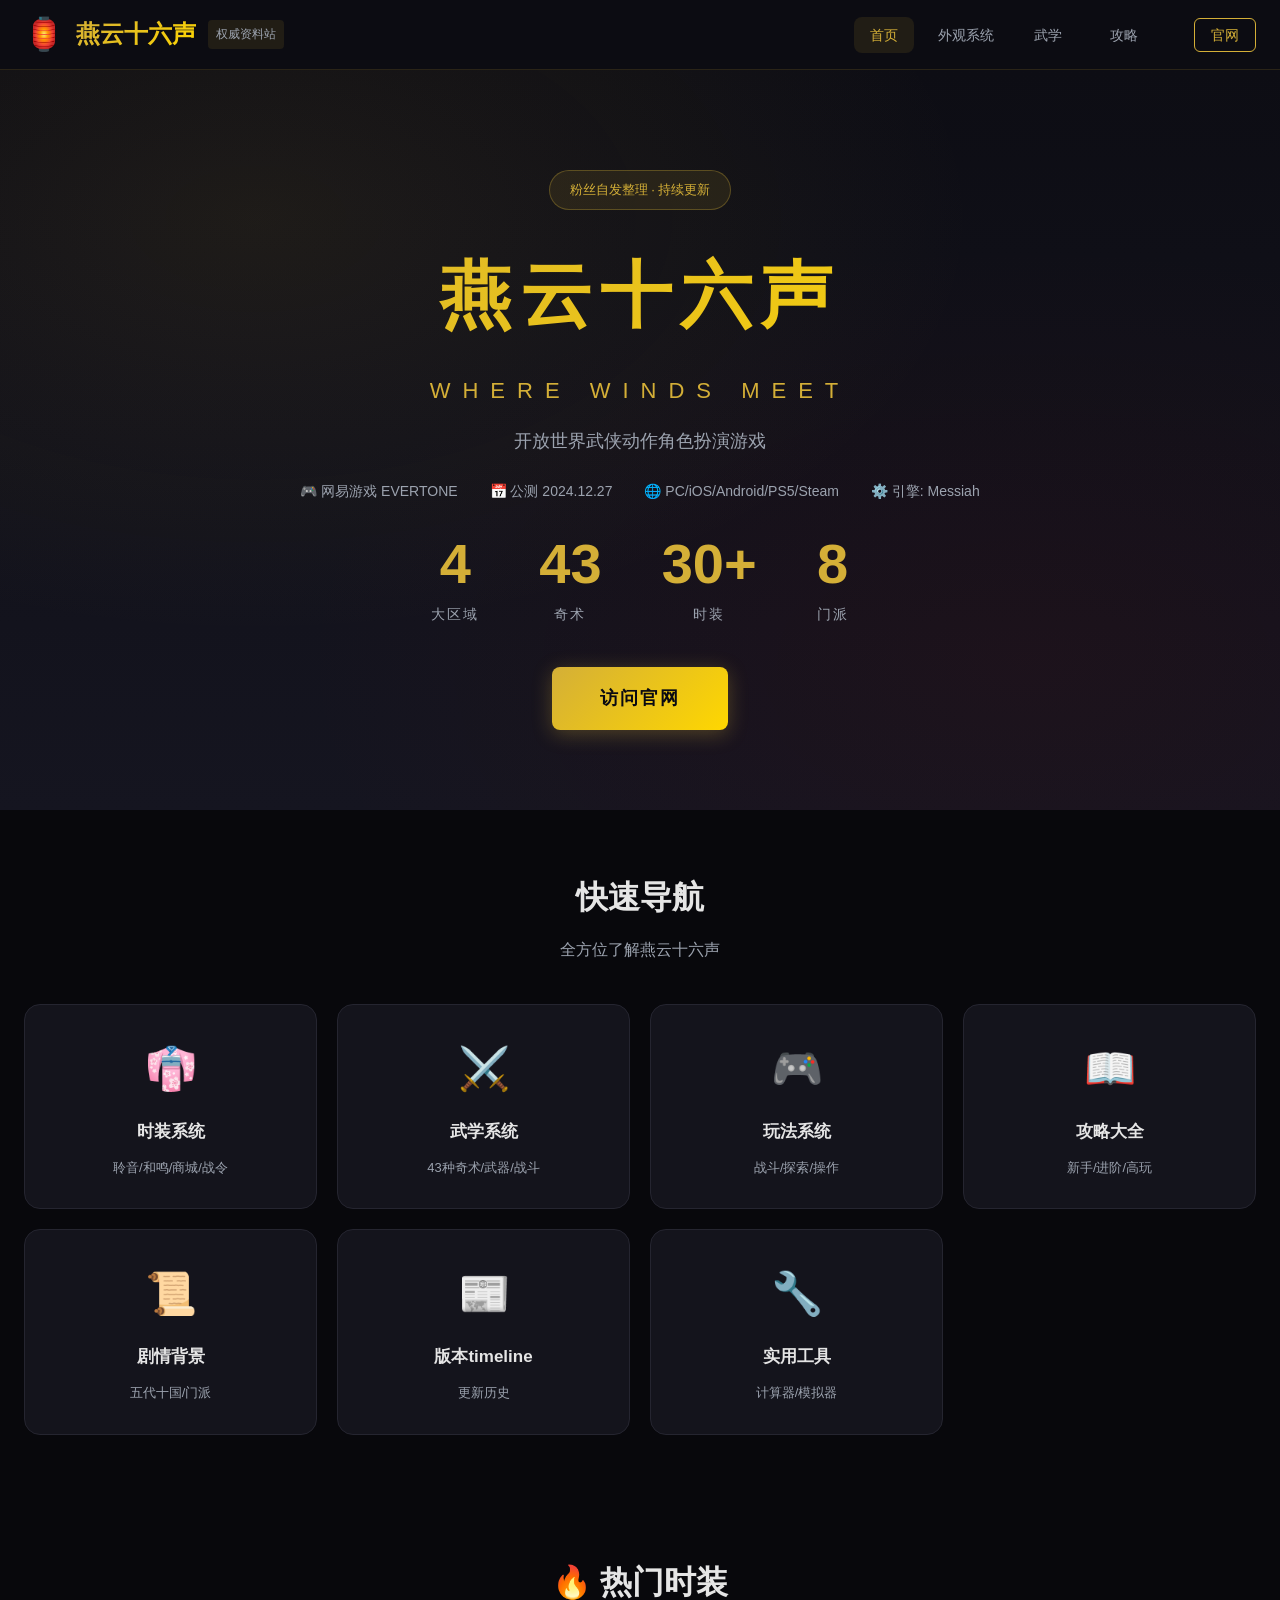
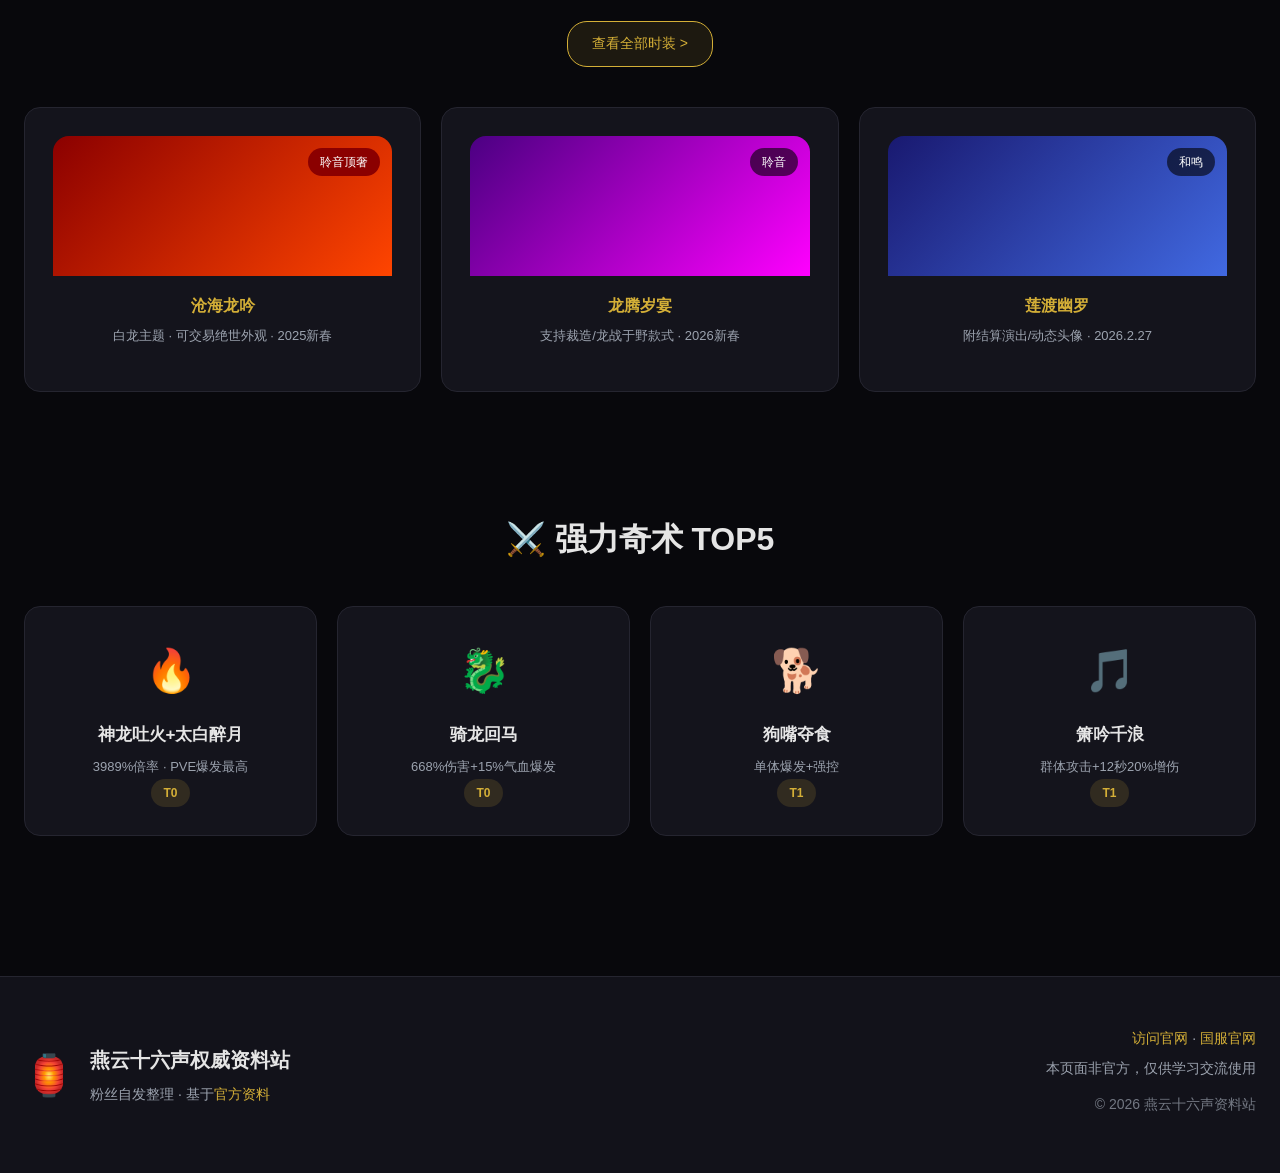
==== index.html @ 4636fa96 "Update nav to appearance system" ====
<!DOCTYPE html>
<html lang="zh-CN">
<head>
<meta charset="UTF-8">
<meta name="viewport" content="width=device-width, initial-scale=1.0">
<title>燕云十六声 | 权威资料站</title>
<style>
:root{--primary:#0d0d14;--secondary:#12121a;--accent:#c9a227;--accent-gold:#d4af37;--text:#e5e5e5;--text-muted:#9ca3af;--bg:#08080c;--card-bg:#14141c;--border:#252530;--gradient-gold:linear-gradient(135deg,#d4af37 0%,#ffd700 100%);--gradient-dark:linear-gradient(180deg,#0d0d14 0%,#151520 100%);--shadow-gold:0 4px 20px rgba(212,175,55,0.2)}
*{margin:0;padding:0;box-sizing:border-box}
body{font-family:'Microsoft YaHei','PingFang SC',sans-serif;background:var(--bg);color:var(--text);line-height:1.7;min-height:100vh}
a{text-decoration:none;color:inherit}
.container{max-width:1300px;margin:0 auto;padding:0 24px}
.navbar{position:fixed;top:0;left:0;right:0;height:70px;background:rgba(13,13,20,0.95);backdrop-filter:blur(20px);border-bottom:1px solid rgba(212,175,55,0.15);z-index:1000}
.nav-container{max-width:1300px;margin:0 auto;padding:0 24px;height:100%;display:flex;align-items:center;justify-content:space-between}
.logo{display:flex;align-items:center;gap:12px}
.logo-icon{font-size:32px}
.logo-text{font-size:24px;font-weight:800;background:var(--gradient-gold);-webkit-background-clip:text;-webkit-text-fill-color:transparent;background-clip:text}
.logo-sub{font-size:12px;color:var(--text-muted);padding:4px 8px;background:rgba(212,175,55,0.1);border-radius:4px}
.nav-menu{display:flex;gap:8px;list-style:none}
.nav-menu a{padding:10px 16px;font-size:14px;color:var(--text-muted);border-radius:8px;transition:all 0.3s;cursor:pointer}
.nav-menu a:hover,.nav-menu a.active{color:var(--accent-gold);background:rgba(212,175,55,0.1)}
.nav-official{color:var(--accent-gold)!important;border:1px solid var(--accent-gold)!important;padding:8px 16px!important;border-radius:6px!important;margin-left:8px}
.nav-official:hover{background:var(--accent-gold)!important;color:var(--primary)!important}
.mobile-menu-btn{display:none;background:none;border:none;color:var(--text);font-size:28px;cursor:pointer}
.section{display:none;min-height:100vh;padding-top:70px}
.section.active{display:block;animation:fadeIn 0.4s ease}
@keyframes fadeIn{from{opacity:0;transform:translateY(20px)}to{opacity:1;transform:translateY(0)}}
.hero{position:relative;padding:100px 0 80px;background:var(--gradient-dark);text-align:center}
.hero::before{content:'';position:absolute;top:0;left:0;right:0;bottom:0;background:radial-gradient(ellipse at 20% 20%,rgba(212,175,55,0.08),transparent 50%),radial-gradient(ellipse at 80% 80%,rgba(139,0,0,0.08),transparent 50%)}
.hero-content{position:relative;z-index:1}
.hero-badge{display:inline-block;padding:8px 20px;background:rgba(212,175,55,0.1);border:1px solid rgba(212,175,55,0.3);border-radius:30px;font-size:13px;color:var(--accent-gold);margin-bottom:24px}
.hero h1{font-size:72px;font-weight:900;letter-spacing:8px;background:var(--gradient-gold);-webkit-background-clip:text;-webkit-text-fill-color:transparent;margin-bottom:16px}
.hero .subtitle{font-size:22px;letter-spacing:12px;color:var(--accent-gold);margin-bottom:16px}
.hero .description{font-size:18px;color:var(--text-muted);margin-bottom:24px}
.hero-info{display:flex;justify-content:center;gap:32px;margin-bottom:32px;flex-wrap:wrap;font-size:14px;color:var(--text-muted)}
.hero-stats{display:flex;justify-content:center;gap:60px;flex-wrap:wrap}
.stat-item{text-align:center}
.stat-number{display:block;font-size:56px;font-weight:800;color:var(--accent-gold);line-height:1;margin-bottom:8px}
.stat-label{font-size:14px;color:var(--text-muted);text-transform:uppercase;letter-spacing:2px}
.view-all-btn{display:inline-block;padding:10px 24px;background:rgba(212,175,55,0.1);border:1px solid var(--accent-gold);border-radius:20px;color:var(--accent-gold);font-size:14px;transition:all 0.3s}.view-all-btn:hover{background:var(--accent-gold);color:var(--primary)}.hero-cta{text-align:center;margin-top:40px}
.official-site-btn{display:inline-block;padding:16px 48px;background:linear-gradient(135deg,#d4af37 0%,#ffd700 100%);color:#0a0a12;font-size:18px;font-weight:700;text-decoration:none;border-radius:8px;transition:all 0.3s;letter-spacing:2px;box-shadow:0 4px 20px rgba(212,175,55,0.3)}
.official-site-btn:hover{transform:translateY(-4px);box-shadow:0 8px 30px rgba(212,175,55,0.5);filter:brightness(1.1)}
.quick-links,.section-block{padding:60px 0}
.links-header,.section-header{text-align:center;margin-bottom:40px}
.links-header h2,.section-header h2{font-size:32px;margin-bottom:12px}
.links-header p,.section-header p{color:var(--text-muted)}
.links-grid,.fashion-grid,.martial-grid,.news-grid,.areas-grid,.qishu-grid,.combo-grid{display:grid;grid-template-columns:repeat(4,1fr);gap:20px}
.link-card,.fashion-card,.martial-card,.gameplay-card{background:var(--card-bg);border:1px solid var(--border);border-radius:16px;padding:28px;text-align:center;cursor:pointer;transition:all 0.3s}
.link-card:hover,.fashion-card:hover,.martial-card:hover,.gameplay-card:hover{transform:translateY(-6px);border-color:var(--accent-gold);box-shadow:0 20px 40px rgba(212,175,55,0.15)}
.link-icon,.martial-icon,.gameplay-icon{font-size:42px;display:block;margin-bottom:14px}
.link-title,.martial-card h3,.gameplay-card h3{display:block;font-size:17px;font-weight:600;color:var(--text);margin-bottom:6px}
.link-desc,.martial-card p,.gameplay-card p{font-size:13px;color:var(--text-muted)}
.fashion-img{height:140px;position:relative;background:linear-gradient(135deg,#1a1a2e,#16213e);border-radius:16px 16px 0 0;display:flex;align-items:flex-start;justify-content:flex-end;padding:12px}
.fashion-tag{position:absolute;top:12px;right:12px;padding:4px 12px;background:rgba(0,0,0,0.6);border-radius:20px;font-size:12px;color:white}
.fashion-tag.hot{background:#8b0000}
.fashion-info{padding:16px}
.fashion-info h3{font-size:16px;color:var(--accent-gold);margin-bottom:6px}
.fashion-info p{font-size:13px;color:var(--text-muted)}
.page-header{text-align:center;padding:60px 0 40px}
.section-title{font-size:42px;font-weight:800;background:var(--gradient-gold);-webkit-background-clip:text;-webkit-text-fill-color:transparent;margin-bottom:12px}
.section-desc{color:var(--text-muted)}
.filter-bar,.martial-tabs,.video-tabs,.category-tabs{display:flex;gap:10px;flex-wrap:wrap;margin-bottom:40px;padding:16px;background:var(--card-bg);border-radius:12px;border:1px solid var(--border)}
.filter-btn,.tab-btn{padding:10px 20px;background:transparent;border:1px solid var(--border);border-radius:8px;color:var(--text-muted);font-size:14px;cursor:pointer;transition:all 0.3s}
.filter-btn:hover,.filter-btn.active,.tab-btn:hover,.tab-btn.active{background:var(--accent-gold);border-color:var(--accent-gold);color:var(--primary)}
.fashion-group,.martial-tab,.video-tab,.guide-tab{display:none;margin-bottom:60px}
.fashion-group.active,.martial-tab.active,.video-tab.active,.guide-tab.active{display:block}
.fashion-group h2{font-size:26px;margin-bottom:12px}
.fashion-group .group-desc{font-size:15px;color:var(--text-muted);margin-bottom:24px}
.fashion-item{background:var(--card-bg);border:1px solid var(--border);border-radius:16px;overflow:hidden;transition:all 0.3s}
.fashion-item:hover{border-color:var(--accent-gold);transform:translateY(-4px)}
.fashion-visual{height:160px;position:relative}
.fashion-badge{position:absolute;top:12px;right:12px;padding:5px 14px;background:rgba(0,0,0,0.7);border-radius:20px;font-size:12px;color:white}
.fashion-detail{padding:20px}
.fashion-detail h3{font-size:20px;color:var(--accent-gold);margin-bottom:10px}
.fashion-detail p{font-size:14px;color:var(--text-muted);margin-bottom:14px}
.fashion-meta{display:flex;flex-direction:column;gap:6px;font-size:13px}
.weapon-grid{display:grid;grid-template-columns:repeat(3,1fr);gap:20px}
.weapon-card{background:var(--card-bg);border:1px solid var(--border);border-radius:16px;padding:32px 24px;text-align:center;transition:all 0.3s}
.weapon-card:hover{border-color:var(--accent-gold);transform:translateY(-4px)}
.weapon-icon{font-size:48px;margin-bottom:16px}
.weapon-card h3{font-size:20px;margin-bottom:8px}
.weapon-card>p{font-size:14px;color:var(--text-muted);margin-bottom:14px}
.martial-tag{display:inline-block;padding:4px 12px;background:rgba(212,175,55,0.15);color:var(--accent-gold);border-radius:20px;font-size:12px;font-weight:600}
.qishu-rank{background:var(--card-bg);border:1px solid var(--border);border-radius:16px;padding:28px;margin-bottom:40px}
.qishu-rank h3{font-size:20px;margin-bottom:20px}
.rank-list{display:flex;flex-direction:column;gap:12px}
.rank-item{display:flex;align-items:center;gap:16px;padding:14px 18px;background:rgba(212,175,55,0.05);border-radius:10px}
.rank-item.top1{background:rgba(212,175,55,0.15);border:1px solid var(--accent-gold)}
.rank-num{font-size:16px;width:30px}
.rank-name{flex:1;font-size:15px}
.rank-dmg{font-size:14px;color:var(--accent-gold);font-weight:600}
.qishu-card{background:var(--card-bg);border:1px solid var(--border);border-radius:16px;padding:24px}
.qishu-card h4{font-size:18px;color:var(--accent-gold);margin-bottom:16px;padding-bottom:12px;border-bottom:1px solid var(--border)}
.qishu-card ul{list-style:none}
.qishu-card li{font-size:14px;color:var(--text-muted);padding:8px 0;border-bottom:1px solid var(--border)}
.qishu-card li strong{color:var(--text)}
.combo-card{background:var(--card-bg);border:1px solid var(--border);border-radius:16px;padding:24px}
.combo-card h4{font-size:18px;margin-bottom:10px}
.combo-card>p{font-size:14px;color:var(--text-muted);margin-bottom:14px}
.news-card{background:var(--card-bg);border:1px solid var(--border);border-radius:12px;padding:20px;transition:all 0.3s}
.news-card:hover{border-color:var(--accent-gold)}
.news-date{font-size:13px;color:var(--accent-gold);margin-bottom:8px}
.news-card h3{font-size:17px;margin-bottom:8px}
.news-card p{font-size:14px;color:var(--text-muted);margin-bottom:12px}
.news-card .news-tag{display:inline-block;padding:3px 10px;background:rgba(212,175,55,0.15);color:var(--accent-gold);border-radius:12px;font-size:12px}
.story-intro{background:var(--card-bg);border:1px solid var(--border);border-radius:20px;padding:40px;margin-bottom:50px;text-align:center}
.story-intro h2{font-size:28px;margin-bottom:20px}
.story-intro>p{font-size:18px;line-height:1.9;color:var(--text-muted);max-width:800px;margin:0 auto 24px}
.story-tags{display:flex;justify-content:center;gap:12px;flex-wrap:wrap}
.story-tag{padding:8px 20px;background:rgba(212,175,55,0.1);border:1px solid rgba(212,175,55,0.3);border-radius:20px;font-size:14px;color:var(--accent-gold)}
.area-card{background:var(--card-bg);border:1px solid var(--border);border-radius:16px;padding:28px;text-align:center;transition:all 0.3s}
.area-card:hover{border-color:var(--accent-gold)}
.area-icon{font-size:40px;margin-bottom:14px}
.area-card h3{font-size:18px;margin-bottom:8px}
.area-card p{font-size:14px;color:var(--text-muted)}
.video-grid{display:grid;grid-template-columns:repeat(3,1fr);gap:24px}
.video-card{background:var(--card-bg);border:1px solid var(--border);border-radius:16px;overflow:hidden;transition:all 0.3s}
.video-card:hover{border-color:var(--accent-gold);transform:translateY(-4px)}
.video-placeholder{height:180px;background:linear-gradient(135deg,#1a1a3e,#2a2a5e);display:flex;flex-direction:column;align-items:center;justify-content:center;gap:12px}
.play-icon{width:60px;height:60px;background:rgba(255,255,255,0.2);border-radius:50%;display:flex;align-items:center;justify-content:center;font-size:24px}
.video-card h3{font-size:16px;padding:16px 16px 8px}
.video-card>p{font-size:13px;color:var(--text-muted);padding:0 16px 16px}
.news-list-full{display:flex;flex-direction:column;gap:16px}
.news-item-full{display:flex;gap:20px;background:var(--card-bg);border:1px solid var(--border);border-radius:16px;padding:24px;transition:all 0.3s}
.news-item-full:hover{border-color:var(--accent-gold)}
.news-date-badge{min-width:70px;text-align:center;padding:12px;background:rgba(212,175,55,0.1);border-radius:12px}
.news-day{display:block;font-size:28px;font-weight:700;color:var(--accent-gold);line-height:1}
.news-month{font-size:12px;color:var(--text-muted)}
.news-body{flex:1}
.news-body .news-tag{display:inline-block;padding:4px 12px;background:rgba(212,175,55,0.15);color:var(--accent-gold);border-radius:12px;font-size:12px;margin-bottom:10px}
.news-body h3{font-size:18px;margin-bottom:8px}
.news-body p{font-size:14px;color:var(--text-muted)}
.tools-showcase{display:grid;grid-template-columns:repeat(4,1fr);gap:20px;margin-bottom:50px}
.tool-box{background:var(--card-bg);border:1px solid var(--border);border-radius:16px;padding:32px 24px;text-align:center;cursor:pointer;transition:all 0.3s}
.tool-box:hover{border-color:var(--accent-gold);transform:translateY(-4px)}
.tool-box span{font-size:42px;display:block;margin-bottom:14px}
.tool-box h3{font-size:17px;margin-bottom:8px}
.tool-box p{font-size:14px;color:var(--text-muted)}
.tool-modal{display:none;position:fixed;top:0;left:0;right:0;bottom:0;background:rgba(0,0,0,0.85);z-index:2000;align-items:center;justify-content:center;padding:20px}
.tool-modal.active{display:flex}
.tool-modal-content{background:var(--card-bg);border:1px solid var(--border);border-radius:24px;padding:40px;max-width:500px;width:100%;position:relative;max-height:85vh;overflow-y:auto}
.close-btn{position:absolute;top:20px;right:24px;font-size:32px;color:var(--text-muted);cursor:pointer}
.close-btn:hover{color:#8b0000}
.tool-modal-content h2{font-size:24px;color:var(--accent-gold);margin-bottom:24px;text-align:center}
.sim-preview-area{background:var(--bg);border-radius:16px;padding:40px;text-align:center;margin-bottom:24px}
.sim-character{font-size:80px;margin-bottom:16px}
.sim-result{font-size:16px;color:var(--text-muted)}
.sim-controls{display:flex;flex-direction:column;gap:12px;margin-bottom:20px}
.sim-controls select,.calc-form input,.calc-form select{padding:14px;background:var(--bg);border:1px solid var(--border);border-radius:10px;color:var(--text);font-size:15px;width:100%}
.sim-btn{width:100%;padding:16px;background:var(--accent-gold);border:none;border-radius:10px;color:var(--primary);font-size:16px;font-weight:600;cursor:pointer}
.calc-form{display:flex;flex-direction:column;gap:16px;margin-bottom:24px}
.calc-form label{font-size:14px;color:var(--text-muted)}
.calc-form button{padding:16px;background:var(--accent-gold);border:none;border-radius:10px;color:var(--primary);font-size:16px;font-weight:600;cursor:pointer;width:100%}
.calc-result-area{background:var(--bg);border-radius:16px;padding:24px;text-align:center}
.calc-result-area p{color:var(--text-muted);font-size:15px}
.calc-result-area .price{font-size:36px;color:var(--accent-gold);font-weight:700;margin-top:12px}
footer{background:var(--secondary);padding:50px 0;margin-top:80px;border-top:1px solid var(--border)}
.footer-content{display:flex;justify-content:space-between;align-items:center;flex-wrap:wrap;gap:30px}
.footer-brand{display:flex;align-items:center;gap:16px}
.footer-brand span{font-size:40px}
.footer-brand h3{font-size:20px;margin-bottom:6px}
.footer-brand p{font-size:14px;color:var(--text-muted)}
.footer-link{color:var(--accent-gold);text-decoration:none;transition:opacity 0.3s}
.footer-link:hover{opacity:0.8;text-decoration:underline}
.footer-links{text-align:right}
.footer-links p{font-size:14px;color:var(--text-muted);margin-bottom:6px}
.copyright{margin-top:12px;opacity:0.7}
.keyboard-section{background:var(--card-bg);border:1px solid var(--border);border-radius:16px;padding:28px;margin-bottom:30px}
.keyboard-section h3{font-size:20px;color:var(--accent-gold);margin-bottom:16px}
.key-grid{display:grid;grid-template-columns:repeat(4,1fr);gap:12px}
.key-item{display:flex;align-items:center;gap:10px;padding:10px;background:var(--bg);border-radius:8px}
.key{display:inline-block;padding:4px 10px;background:var(--border);border-radius:4px;font-size:12px;font-weight:600;color:var(--accent-gold)}
.key-desc{font-size:13px;color:var(--text-muted)}
.mechanic-section{background:var(--card-bg);border:1px solid var(--border);border-radius:16px;padding:28px;margin-bottom:20px}
.mechanic-section h3{font-size:20px;color:var(--accent-gold);margin-bottom:16px}
.mechanic-section p{font-size:15px;color:var(--text-muted);line-height:1.8;margin-bottom:12px}
.mechanic-section strong{color:var(--accent-gold)}
.faction-grid{display:grid;grid-template-columns:repeat(4,1fr);gap:20px;margin-top:30px}
.faction-card{background:var(--card-bg);border:1px solid var(--border);border-radius:16px;padding:24px;text-align:center}
.faction-card h4{font-size:18px;color:var(--accent-gold);margin-bottom:10px}
.faction-card p{font-size:14px;color:var(--text-muted)}
@media(max-width:1024px){.links-grid,.fashion-grid,.martial-grid,.qishu-grid,.combo-grid,.areas-grid{grid-template-columns:repeat(2,1fr)}.weapon-grid,.video-grid,.tools-showcase{grid-template-columns:repeat(2,1fr)}}
@media(max-width:768px){.nav-menu{display:none;position:absolute;top:70px;left:0;right:0;background:var(--bg);flex-direction:column;padding:20px;gap:4px;border-bottom:1px solid var(--border)}.nav-menu.active{display:flex}.nav-official{margin:8px 0 0!important;text-align:center}.mobile-menu-btn{display:block}.hero h1{font-size:42px;letter-spacing:4px}.hero .subtitle{font-size:16px;letter-spacing:6px}.hero-stats{gap:30px}.stat-number{font-size:40px}.links-grid,.fashion-grid,.martial-grid,.news-grid,.areas-grid,.weapon-grid,.video-grid,.tools-showcase,.faction-grid,.key-grid{grid-template-columns:1fr}.hero-info{flex-direction:column;gap:12px}.footer-content{flex-direction:column;text-align:center}.footer-links{text-align:center}.section-title{font-size:32px}.news-item-full{flex-direction:column}}
</style>
</head>
<body>
<nav class="navbar"><div class="nav-container"><a href="#" class="logo" onclick="showSection('home')"><span class="logo-icon">🏮</span><span class="logo-text">燕云十六声</span><span class="logo-sub">权威资料站</span></a><ul class="nav-menu"><li><a onclick="showSection('home')" class="active" data-section="home">首页</a></li><li><a href="appearance.html">外观系统</a></li><li><a href="martial.html">武学</a></li><li></li><li><a href="guide.html">攻略</a></li><li></li><li></li><li></li><li><a href="https://yy163.com" target="_blank" class="nav-official">官网</a></li></ul><button class="mobile-menu-btn" onclick="toggleMobileMenu()">☰</button></div></nav>

<section id="home" class="section active">
<div class="hero"><div class="hero-content"><div class="hero-badge">粉丝自发整理 · 持续更新</div><h1>燕云十六声</h1><p class="subtitle">WHERE WINDS MEET</p><p class="description">开放世界武侠动作角色扮演游戏</p><div class="hero-info"><span>🎮 网易游戏 EVERTONE</span><span>📅 公测 2024.12.27</span><span>🌐 PC/iOS/Android/PS5/Steam</span><span>⚙️ 引擎: Messiah</span></div><div class="hero-stats"><div class="stat-item"><span class="stat-number">4</span><span class="stat-label">大区域</span></div><div class="stat-item"><span class="stat-number">43</span><span class="stat-label">奇术</span></div><div class="stat-item"><span class="stat-number">30+</span><span class="stat-label">时装</span></div><div class="stat-item"><span class="stat-number">8</span><span class="stat-label">门派</span></div></div>
<div class="hero-cta"><a href="https://yy163.com" target="_blank" class="official-site-btn">访问官网</a></div></div></div>
<div class="container">
<div class="quick-links"><div class="links-header"><h2>快速导航</h2><p>全方位了解燕云十六声</p></div><div class="links-grid"><div class="link-card" href="fashion.html"><span class="link-icon">👘</span><span class="link-title">时装系统</span><span class="link-desc">聆音/和鸣/商城/战令</span></div><div class="link-card" href="martial.html"><span class="link-icon">⚔️</span><span class="link-title">武学系统</span><span class="link-desc">43种奇术/武器/战斗</span></div><div class="link-card" onclick="showSection('gameplay')"><span class="link-icon">🎮</span><span class="link-title">玩法系统</span><span class="link-desc">战斗/探索/操作</span></div><div class="link-card" href="guide.html"><span class="link-icon">📖</span><span class="link-title">攻略大全</span><span class="link-desc">新手/进阶/高玩</span></div><div class="link-card" onclick="showSection('story')"><span class="link-icon">📜</span><span class="link-title">剧情背景</span><span class="link-desc">五代十国/门派</span></div><div class="link-card" onclick="showSection('news')"><span class="link-icon">📰</span><span class="link-title">版本timeline</span><span class="link-desc">更新历史</span></div><div class="link-card" onclick="showSection('tools')"><span class="link-icon">🔧</span><span class="link-title">实用工具</span><span class="link-desc">计算器/模拟器</span></div></div></div>
<div class="section-block"><div class="section-header"><h2>🔥 热门时装</h2><div style="text-align:center;margin-bottom:20px"><a href="fashion.html" class="view-all-btn">查看全部时装 ></a></div></div><div class="fashion-grid" style="grid-template-columns:repeat(3,1fr)"><div class="fashion-card" onclick="location.href='fashion.html'"><div class="fashion-img" style="background:linear-gradient(135deg,#8B0000,#FF4500)"><span class="fashion-tag hot">聆音顶奢</span></div><div class="fashion-info"><h3>沧海龙吟</h3><p>白龙主题 · 可交易绝世外观 · 2025新春</p></div></div><div class="fashion-card" onclick="location.href='fashion.html'"><div class="fashion-img" style="background:linear-gradient(135deg,#4B0082,#FF00FF)"><span class="fashion-tag">聆音</span></div><div class="fashion-info"><h3>龙腾岁宴</h3><p>支持裁造/龙战于野款式 · 2026新春</p></div></div><div class="fashion-card" onclick="location.href='fashion.html'"><div class="fashion-img" style="background:linear-gradient(135deg,#191970,#4169E1)"><span class="fashion-tag">和鸣</span></div><div class="fashion-info"><h3>莲渡幽罗</h3><p>附结算演出/动态头像 · 2026.2.27</p></div></div></div></div>
<div class="section-block"><div class="section-header"><h2>⚔️ 强力奇术 TOP5</h2></div><div class="martial-grid"><div class="martial-card"><div class="martial-icon">🔥</div><h3>神龙吐火+太白醉月</h3><p>3989%倍率 · PVE爆发最高</p><span class="martial-tag">T0</span></div><div class="martial-card"><div class="martial-icon">🐉</div><h3>骑龙回马</h3><p>668%伤害+15%气血爆发</p><span class="martial-tag">T0</span></div><div class="martial-card"><div class="martial-icon">🐕</div><h3>狗嘴夺食</h3><p>单体爆发+强控</p><span class="martial-tag">T1</span></div><div class="martial-card"><div class="martial-icon">🎵</div><h3>箫吟千浪</h3><p>群体攻击+12秒20%增伤</p><span class="martial-tag">T1</span></div></div></div>
</div></section>

<section id="fashion" class="section">
<div class="container"><div class="page-header"><h1 class="section-title">时装系统</h1><p class="section-desc">最全面的时装获取指南</p></div>
<div class="filter-bar"><button class="filter-btn active" data-filter="all">全部</button><button class="filter-btn" data-filter="lingyin">聆音套装</button><button class="filter-btn" data-filter="heming">和鸣套装</button><button class="filter-btn" data-filter="shop">商城直售</button><button class="filter-btn" data-filter="zhanling">战令</button><button class="filter-btn" data-filter="fuyao">扶摇录</button></div>

<div class="fashion-group active" data-category="lingyin"><h2>🎵 聆音套装（顶级限定）</h2><p class="group-desc">通过鸣瑞之音抽取，最顶级的时装系列</p><div class="fashion-grid">
<div class="fashion-item"><div class="fashion-visual" style="background:linear-gradient(135deg,#1a1a2e,#16213e)"><span class="fashion-badge">2025新春</span></div><div class="fashion-detail"><h3>沧海龙吟</h3><p>月化五白龙，翻飞凌九天。九叠云霄上，飞出白浪起。贵客身着此衣，或可如苍龙出云入海，飞潜升降。</p><div class="fashion-meta"><span>📍 聆音春闹活动抽取</span><span>✨ 可交易绝世外观</span><span>💰 保底约6000+元</span></div></div></div>
<div class="fashion-item"><div class="fashion-visual" style="background:linear-gradient(135deg,#8B4513,#DAA520)"><span class="fashion-badge">2025新春</span></div><div class="fashion-detail"><h3>西极坠日</h3><p>金乌欲上海如血，翠色一点蓬莱光。西天之极，金乌坠落。楼兰遗梦，生彼月窟。</p><div class="fashion-meta"><span>📍 聆音春闹活动抽取</span><span>✨ 敦煌风格</span></div></div></div>
<div class="fashion-item"><div class="fashion-visual" style="background:linear-gradient(135deg,#2F4F4F,#00CED1)"><span class="fashion-badge">2025暑期</span></div><div class="fashion-detail"><h3>天上白玉京</h3><p>天上白玉京，十二楼五城</p><div class="fashion-meta"><span>📍 聆音活动</span><span>✨ 高阶外观</span><span>💰 保底约7553元</span></div></div></div>
<div class="fashion-item"><div class="fashion-visual" style="background:linear-gradient(135deg,#4B0082,#FF00FF)"><span class="fashion-badge">2026新春</span></div><div class="fashion-detail"><h3>龙腾岁宴</h3><p>龙腾云起，岁宴春归。红色衣袍如烈焰，肩部装饰神龙，配备龙角面饰。支持裁造功能可切换为"龙战于野"款式，附带异瞳妆容。</p><div class="fashion-meta"><span>📍 聆音响岁活动</span><span>✨ 支持裁造</span><span>👤 附带异瞳妆容</span></div></div></div>
<div class="fashion-item"><div class="fashion-visual" style="background:linear-gradient(135deg,#228B22,#7FFFD4)"><span class="fashion-badge">2026新春</span></div><div class="fashion-detail"><h3>鸣鹿寻春</h3><p>丹霞底色配以石绿点染，袖摆间跃动的鹿影仿佛穿越千年而来。设计灵感源自敦煌壁画中的神鹿。</p><div class="fashion-meta"><span>📍 聆音响岁活动</span><span>✨ 敦煌神韵</span></div></div></div>
<div class="fashion-item"><div class="fashion-visual" style="background:linear-gradient(135deg,#8B0000,#FFD700)"><span class="fashion-badge">2025暑期</span></div><div class="fashion-detail"><h3>将星入命</h3><p>将星入命，气势如虹</p><div class="fashion-meta"><span>📍 聆音活动</span><span>✨ 武将主题</span></div></div></div>
</div></div>

<div class="fashion-group" data-category="heming"><h2>🎶 和鸣套装（八音窍）</h2><p class="group-desc">通过八音窍在和鸣商店获取，支持上下装拆分、染色</p><div class="fashion-grid">
<div class="fashion-item"><div class="fashion-visual" style="background:linear-gradient(135deg,#191970,#4169E1)"><span class="fashion-badge">和鸣</span></div><div class="fashion-detail"><h3>莲渡幽罗</h3><p>清辉渡莲魂归去，蒿里幽罗命无寻。取意自忘川河畔的接引之莲</p><div class="fashion-meta"><span>📍 2个八音窍或抽奖</span><span>✨ 上下装拆分/染色/裁造</span><span>🎬 附结算演出+动态头像</span></div></div></div>
<div class="fashion-item"><div class="fashion-visual" style="background:linear-gradient(135deg,#006400,#00FF7F)"><span class="fashion-badge">和鸣</span></div><div class="fashion-detail"><h3>青鸾瑶音</h3><p>杳渺蓬山远，翩然衔书去。凭风渡云海，万里传佳音。取青鸟神形</p><div class="fashion-meta"><span>📍 2个八音窍</span><span>✨ 支持发型染色</span><span>👑 附头冠/特效发饰/耳饰</span></div></div></div>
<div class="fashion-item"><div class="fashion-visual" style="background:linear-gradient(135deg,#8B0000,#FF6347)"><span class="fashion-badge">性价比</span></div><div class="fashion-detail"><h3>丹雀</h3><p>6元封神时装，丹红色如朝霞映照下的鹤羽</p><div class="fashion-meta"><span>💰 6元</span><span>✨ 支持染色</span><span>🏆 性价比之王</span></div></div></div>
<div class="fashion-item"><div class="fashion-visual" style="background:linear-gradient(135deg,#4B0082,#9370DB)"><span class="fashion-badge">转盘</span></div><div class="fashion-detail"><h3>瑞鹤仙</h3><p>仙鹤主题时装</p><div class="fashion-meta"><span>📍 五一/国庆转盘</span><span>✨ 节日限定</span></div></div></div>
<div class="fashion-item"><div class="fashion-visual" style="background:linear-gradient(135deg,#2F4F4F,#90EE90)"><span class="fashion-badge">转盘</span></div><div class="fashion-detail"><h3>醉蓬莱</h3><p>醉酒仙人主题</p><div class="fashion-meta"><span>📍 五一/国庆转盘</span><span>✨ 节日限定</span></div></div></div>
</div></div>

<div class="fashion-group" data-category="shop"><h2>🏪 商城直售/活动</h2><p class="group-desc">商店直接购买的长鸣珠时装</p><div class="fashion-grid">
<div class="fashion-item"><div class="fashion-visual" style="background:linear-gradient(135deg,#E6E6FA,#B0C4DE)"><span class="fashion-badge">直售</span></div><div class="fashion-detail"><h3>明河载雪</h3><p>月白晕染淡紫基底，袖口植入冰晶银雪特效</p><div class="fashion-meta"><span>💰 2580长鸣珠</span><span>✨ 上下装拆分/全件染色</span><span>📌 丐版瑞鹤仙</span></div></div></div>
<div class="fashion-item"><div class="fashion-visual" style="background:linear-gradient(135deg,#DC143C,#FFD700)"><span class="fashion-badge">直售</span></div><div class="fashion-detail"><h3>马上有乾</h3><p>寓意"马上有钱"，充满新春气息</p><div class="fashion-meta"><span>💰 1280长鸣珠(活动价)</span><span>✨ 上下装拆分/染色</span></div></div></div>
<div class="fashion-item"><div class="fashion-visual" style="background:linear-gradient(135deg,#9370DB,#E6E6FA)"><span class="fashion-badge">花间十二客</span></div><div class="fashion-detail"><h3>探梅逢春</h3><p>襟袖余芳缕，犹记此清欢。梅魂牵客梦，客意寄梅边。素白衣袍拟白雪纷纷，红梅在白缎上漫展</p><div class="fashion-meta"><span>💰 2580长鸣珠</span><span>✨ 梅花主题/上下装拆分/染色</span></div></div></div>
<div class="fashion-item"><div class="fashion-visual" style="background:linear-gradient(135deg,#FF69B4,#FFDAB9)"><span class="fashion-badge">花间十二客</span></div><div class="fashion-detail"><h3>宿露轻盈</h3><p>以"芳菲之首"牡丹为设计灵感。异香开玉合，轻粉泥银盘。晓贮露华湿，宵倾月魄寒</p><div class="fashion-meta"><span>💰 2580长鸣珠</span><span>✨ 牡丹主题/首发套装</span></div></div></div>
<div class="fashion-item"><div class="fashion-visual" style="background:linear-gradient(135deg,#FFD700,#FFA500)"><span class="fashion-badge">元宵</span></div><div class="fashion-detail"><h3>锦鳞送瑞</h3><p>锦鳞衔宝向人间，千灯如昼映月圆</p><div class="fashion-meta"><span>💰 2580长鸣珠</span><span>✨ 元宵纪念/上下装拆分/染色</span></div></div></div>
<div class="fashion-item"><div class="fashion-visual" style="background:linear-gradient(135deg,#708090,#B0C4DE)"><span class="fashion-badge">商城</span></div><div class="fashion-detail"><h3>万壑清响</h3><p>青衿列坐，群山初醒。衣间隐染青嶂叠翠、烟水微茫</p><div class="fashion-meta"><span>💰 300长鸣珠(限时折扣)</span><span>✨ 书院文人风格</span></div></div></div>
</div></div>

<div class="fashion-group" data-category="zhanling"><h2>⚔️ 战令套装</h2><p class="group-desc">购买战斗通行证解锁</p><div class="fashion-grid">
<div class="fashion-item"><div class="fashion-visual" style="background:linear-gradient(135deg,#F0F8FF,#B0C4DE)"><span class="fashion-badge">战令</span></div><div class="fashion-detail"><h3>青锋映雪</h3><p>素白的衣袍上点缀着锈金流光，下摆的铜绿晕染仿佛诉说着江湖的风霜。肩头的素白毛领点睛之笔</p><div class="fashion-meta"><span>📍 精英战令</span><span>✨ 雪山剑客风格</span><span>🎁 典藏战令送置景/聊天气泡</span></div></div></div>
<div class="fashion-item"><div class="fashion-visual" style="background:linear-gradient(135deg,#696969,#B8860B)"><span class="fashion-badge">战令</span></div><div class="fashion-detail"><h3>赤心一寸</h3><p>一袭征袍，犹带凉州霜雪、塞上风沙。以深灰为底，以赤金点缀，纹样兼具中原审美与西域特色</p><div class="fashion-meta"><span>💰 6元精英贺仪</span><span>✨ 河西英雄主题</span></div></div></div>
</div></div>

<div class="fashion-group" data-category="fuyao"><h2>📈 扶摇录套装</h2><p class="group-desc">提升扶摇录等级获取的成长型时装</p><div class="fashion-grid">
<div class="fashion-item"><div class="fashion-visual" style="background:linear-gradient(135deg,#2F2F2F,#4A4A4A)"><span class="fashion-badge">扶摇录</span></div><div class="fashion-detail"><h3>丹渊寰宇</h3><p>以玄色为主调，胸前的玄豹纹饰凝神欲扑，肩侧垂泻的兽羽狂野不驯。身侧佩戴的苗刀暗藏幽光</p><div class="fashion-meta"><span>📍 扶摇录等级提升</span><span>✨ 上衣和腰饰支持裁造</span><span>🔄 可变身为"霄晖驭影"</span></div></div></div>
</div></div>
</div></section>

<section id="martial" class="section">
<div class="container"><div class="page-header"><h1 class="section-title">武学系统</h1><p class="section-desc">武器、奇术、武学流派完全指南</p></div>
<div class="martial-tabs"><button class="tab-btn active" onclick="showTab('weapon')">武器</button><button class="tab-btn" onclick="showTab('qishu')">奇术</button><button class="tab-btn" onclick="showTab('keyboard')">操作按键</button></div>

<div id="weapon" class="martial-tab active"><h2 style="margin-bottom:24px">🗡️ 武器类型</h2><div class="weapon-grid"><div class="weapon-card"><div class="weapon-icon">⚔️</div><h3>剑</h3><p>轻灵飘逸，剑走轻灵</p><span class="martial-tag">速度型</span></div><div class="weapon-card"><div class="weapon-icon">🗡️</div><h3>刀</h3><p>刚猛有力，刀法威猛</p><span class="martial-tag">力量型</span></div><div class="weapon-card"><div class="weapon-icon">🔱</div><h3>枪</h3><p>长兵之王，枪出如龙</p><span class="martial-tag">范围型</span></div><div class="weapon-card"><div class="weapon-icon">🪓</div><h3>斧</h3><p>大开大合，势大力沉</p><span class="martial-tag">力量型</span></div><div class="weapon-card"><div class="weapon-icon">🥊</div><h3>拳</h3><p>刚柔并济，拳法多变</p><span class="martial-tag">技巧型</span></div><div class="weapon-card"><div class="weapon-icon">🎋</div><h3>暗器</h3><p>出其不意，攻其不备</p><span class="martial-tag">远程型</span></div></div></div>

<div id="qishu" class="martial-tab">
<div class="qishu-rank"><h3>📊 奇术伤害排行榜 TOP4</h3><div class="rank-list"><div class="rank-item top1"><span class="rank-num">🥇</span><span class="rank-name">神龙吐火 + 太白醉月组合</span><span class="rank-dmg">3989.4% 倍率</span></div><div class="rank-item"><span class="rank-num">🥈</span><span class="rank-name">骑龙回马</span><span class="rank-dmg">668.69% 倍率</span></div><div class="rank-item"><span class="rank-num">🥉</span><span class="rank-name">狗嘴夺食</span><span class="rank-dmg">640.2% 倍率</span></div><div class="rank-item"><span class="rank-num">4</span><span class="rank-name">叶龙骧首</span><span class="rank-dmg">最强群体输出</span></div></div></div>
<div class="qishu-grid">
<div class="qishu-card"><h4>🗺️ 清河地区 (17种)</h4><ul><li><strong>太极</strong> - 搬运宝箱/清扫落叶</li><li><strong>金玉手</strong> - 点穴技能</li><li><strong>摄星拿月</strong> - 偷师模仿</li><li><strong>凌云踏</strong> - 轻功飞跃</li><li><strong>狮吼正声</strong> - 声波攻击</li><li><strong>金蟾腾跃</strong> - 跃起反击</li><li><strong>红尘障目</strong> - 迷雾失明</li><li><strong>鹰爪连凿</strong> - 破防</li><li><strong>荧光晖夜</strong> - 照明</li><li><strong>杳无形</strong> - 隐身</li><li><strong>凌虚一指</strong> - 1900%背刺</li><li><strong>韦陀正法</strong> - 范围击倒</li><li><strong>流星坠火</strong> - 高伤害</li><li><strong>药叉破魔</strong> - 强力技能</li><li><strong>自在无碍</strong> - 强力技能</li><li><strong>万钧坠</strong> - 下击</li><li><strong>缩骨功</strong> - 缩小穿狭窄通道</li></ul></div>
<div class="qishu-card"><h4>🏯 开封地区 (6种)</h4><ul><li><strong>百鬼打穴手</strong> - 五目标穿梭定身</li><li><strong>狗嘴夺食</strong> - 单体强控</li><li><strong>骑龙回马</strong> - 突进爆发</li><li><strong>神龙吐火</strong> - 喷火攻击</li><li><strong>无相金身</strong> - 护盾减伤</li><li><strong>阴阳迷踪步</strong> - 隐身移动</li></ul></div>
<div class="qishu-card"><h4>🏜️ 河西地区 (1种)</h4><ul><li><strong>箫吟千浪</strong> - 远程群体+20%增伤<br/>可自定义战斗BGM</li></ul></div>
<div class="qishu-card"><h4>⭐ 特殊/活动 (8种)</h4><ul><li><strong>太白醉月</strong> - 假醉状态856%</li><li><strong>叶龙骧首</strong> - 全部精元最强群体</li><li><strong>停渊止水</strong> - 特殊技能</li><li><strong>一剑千里</strong> - 活动奖励</li><li><strong>冯虚御风</strong> - 轻功</li><li><strong>飞檐·步仞</strong> - 蹊跷轻功</li><li><strong>飞檐·逐影</strong> - 蹊跷轻功</li><li><strong>玉扇游山</strong> - 特殊轻功</li><li><strong>飒沓流星</strong> - 快速位移</li></ul></div></div>
<div class="combo-grid"><div class="combo-card"><h4>🔥 爆发输出</h4><p>太白醉月 + 神龙吐火</p><span class="martial-tag">PVE最高爆发</span></div><div class="combo-card"><h4>🔄 循环清怪</h4><p>箫吟千浪 + 百鬼/衍九矢</span></div><div class="combo-card"><h4>⚡ 快速位移</h4><p>凌云踏 + 飒沓流星</p><span class="martial-tag">探索必备</span></div><div class="combo-card"><h4>🛡️ 生存保命</h4><p>无相金身 + 杳无形</p><span class="martial-tag">PVP生存</span></div></div>
</div>

<div id="keyboard" class="martial-tab">
<div class="keyboard-section"><h3>⌨️ PC端默认按键</h3><div class="key-grid"><div class="key-item"><span class="key">WASD</span><span class="key-desc">移动</span></div><div class="key-item"><span class="key">空格</span><span class="key-desc">跳跃</span></div><div class="key-item"><span class="key">Shift</span><span class="key-desc">疾跑/闪避</span></div><div class="key-item"><span class="key">鼠标左键</span><span class="key-desc">轻击</span></div><div class="key-item"><span class="key">鼠标右键</span><span class="key-desc">防御</span></div><div class="key-item"><span class="key">E</span><span class="key-desc">卸势</span></div><div class="key-item"><span class="key">R</span><span class="key-desc">重击</span></div><div class="key-item"><span class="key">Q</span><span class="key-desc">武学技</span></div><div class="key-item"><span class="key">~</span><span class="key-desc">特殊技</span></div><div class="key-item"><span class="key">Tab</span><span class="key-desc">易武技</span></div><div class="key-item"><span class="key">1-4</span><span class="key-desc">奇术(第一页)</span></div><div class="key-item"><span class="key">Alt+1-4</span><span class="key-desc">奇术(第二页)</span></div></div></div>
<div class="mechanic-section"><h3>⚔️ 战斗核心机制</h3><p><strong>卸势：</strong>在敌人攻击命中前使用可拆招化解。连续卸势可大幅削减敌人真气。红光攻击为投技，卸势成功消耗大量金光攻击无法卸势，只能闪避和走位。</p><p><strong>处决：</strong>当敌人真气被打空，屏幕出现黄色菱形"F"互动框时，按F处决。技巧：先继续输出，在处决倒计时即将结束瞬间再处决，实现DPS最大化。</p></div>
</div></div></section>

<section id="gameplay" class="section">
<div class="container"><div class="page-header"><h1 class="section-title">玩法系统</h1><p class="section-desc">战斗、探索、休闲玩法全攻略</p></div>
<div class="links-grid" style="grid-template-columns:repeat(4,1fr)"><div class="gameplay-card"><div class="gameplay-icon">⚔️</div><h3>战斗玩法</h3><p>据点挑战/世界BOSS/镇守/侠迹/PVP</p></div><div class="gameplay-card"><div class="gameplay-icon">🗺️</div><h3>探索玩法</h3><p>十六州探索/解谜/宝箱/成就/扶摇录</p></div><div class="gameplay-card"><div class="gameplay-icon">🎭</div><h3>休闲玩法</h3><p>投壶/叶子戏/红炉雅集/琴戏/弈棋</p></div><div class="gameplay-card"><div class="gameplay-icon">👥</div><h3>社交玩法</h3><p>多人副本/帮会/结义师徒/交易行</p></div></div>
</div></section>

<section id="guide" class="section">
<div class="container"><div class="page-header"><h1 class="section-title">攻略大全</h1><p class="section-desc">新手入门到高玩进阶</p></div>
<div class="category-tabs"><button class="tab-btn active" onclick="showTab('newbie')">新手入门</button><button class="tab-btn" onclick="showTab('advance')">进阶攻略</button></div>
<div id="newbie" class="guide-tab active"><div class="links-grid"><div class="link-card"><span class="link-icon">📖</span><span class="link-title">新手入门指南</span><span class="link-desc">从创建角色到击败第一个Boss</span></div><div class="link-card"><span class="link-icon">⚔️</span><span class="link-title">武学获取攻略</span><span class="link-desc">全43种奇术获取方式</span></div><div class="link-card"><span class="link-icon">👘</span><span class="link-title">时装系统指南</span><span class="link-desc">各类型时装获取与性价比</span></div><div class="link-card"><span class="link-icon">💰</span><span class="link-title">货币资源详解</span><span class="link-desc">长鸣珠/八音窍获取</span></div></div></div>
<div id="advance" class="guide-tab"><div class="links-grid"><div class="link-card"><span class="link-icon">🎯</span><span class="link-title">战斗系统解析</span><span class="link-desc">卸势/识破/TA机制</span></div><div class="link-card"><span class="link-icon">🏆</span><span class="link-title">最强奇术搭配</span><span class="link-desc">各流派组合与输出循环</span></div><div class="link-card"><span class="link-icon">👹</span><span class="link-title">镇守Boss攻略</span><span class="link-desc">各Boss机制与打法</span></div><div class="link-card"><span class="link-icon">🗺️</span><span class="link-title">探索度速刷</span><span class="link-desc">高效完成地区探索</span></div></div></div>
</div></section>

<section id="story" class="section">
<div class="container"><div class="page-header"><h1 class="section-title">剧情背景</h1><p class="section-desc">五代十国的武侠史诗</p></div>
<div class="story-intro"><h2>故事背景</h2><p>燕云十六声的故事发生在<strong>五代十国与宋代交替之时</strong>，这是一个战乱频繁、群雄并起的时代。玩家将扮演一名侠客，在燕云十六州展开自己的江湖冒险。</p><div class="story-tags"><span class="story-tag">五代十国</span><span class="story-tag">宋朝</span><span class="story-tag">武侠</span><span class="story-tag">开放世界</span><span class="story-tag">Messiah引擎</span></div></div>
<div class="areas-grid"><div class="area-card"><div class="area-icon">🏞️</div><h3>清河</h3><p>新手区域<br/>竹林旧居所在地</p></div><div class="area-card"><div class="area-icon">🏯</div><h3>开封</h3><p>北宋都城<br/>繁华都市</p></div><div class="area-card"><div class="area-icon">🏜️</div><h3>河西</h3><p>丝绸之路<br/>玉门关/凉州/秦川</p></div><div class="area-card"><div class="area-icon">⛰️</div><h3>不见山</h3><p>神秘山区<br/>墨城/天径/滹沱</p></div></div>
<div class="qishu-rank"><h3>🏯 八大流派</h3><div class="faction-grid"><div class="faction-card"><h4>九流门</h4><p>市井三教九流<br/>道德观念灵活</p></div><div class="faction-card"><h4>醉花阴</h4><p>开封樊楼歌舞乐伎<br/>以伞为兵器</p></div><div class="faction-card"><h4>天泉</h4><p>以公义为重<br/>使用陌刀</p></div><div class="faction-card"><h4>三更天</h4><p>门规和武学<br/>技能独特</p></div><div class="faction-card"><h4>青溪</h4><p>注重医术和辅助<br/>以扇子为武器</p></div><div class="faction-card"><h4>狂澜</h4><p>擅长水元素攻击<br/>长枪为武器</p></div><div class="faction-card"><h4>梨园</h4><p>将表演与<br/>武学结合</p></div><div class="faction-card"><h4>无门无派</h4><p>不受门规限制<br/>自由探索</p></div></div></div>
<div class="mechanic-section"><h3>⚠️ 重要特点</h3><p><strong>武学不与门派绑定！</strong>全部武学可以偷师学习，玩家可以自由选择和切换门派，学习不同武学。</p></div>
</div></section>

<section id="news" class="section">
<div class="container"><div class="page-header"><h1 class="section-title">版本时间线</h1><p class="section-desc">更新历史一览</p></div>
<div class="news-list-full">
<article class="news-item-full"><div class="news-date-badge"><span class="news-day">03</span><span class="news-month">2026-03</span></div><div class="news-body"><span class="news-tag">时装</span><h3>锦鳞送瑞上架</h3><p>元宵纪念套装，商店2580长鸣珠，支持上下装拆分和染色</p></div></article>
<article class="news-item-full"><div class="news-date-badge"><span class="news-day">27</span><span class="news-month">2026-02</span></div><div class="news-body"><span class="news-tag">更新</span><h3>和鸣套装更新</h3><p>莲渡幽罗、青鸾瑶音、万壑清响上线</p></div></article>
<article class="news-item-full"><div class="news-date-badge"><span class="news-day">13</span><span class="news-month">2026-02</span></div><div class="news-body"><span class="news-tag">时装</span><h3>探梅逢春上架</h3><p>花间十二客系列，商店2580长鸣珠</p></div></article>
<article class="news-item-full"><div class="news-date-badge"><span class="news-day">06</span><span class="news-month">2026-02</span></div><div class="news-body"><span class="news-tag">新春</span><h3>聆音响岁开启</h3><p>龙腾岁宴、鸣鹿寻春、丹渊寰宇、青锋映雪上线</p></div></article>
<article class="news-item-full"><div class="news-date-badge"><span class="news-day">23</span><span class="news-month">2026-01</span></div><div class="news-body"><span class="news-tag">时装</span><h3>明河载雪上架</h3><p>商店2580长鸣珠，被称为"丐版瑞鹤仙"</p></div></article>
<article class="news-item-full"><div class="news-date-badge"><span class="news-day">09</span><span class="news-month">2026-01</span></div><div class="news-body"><span class="news-tag">周年</span><h3>移动端一周年</h3><p>【燕乐·共鸣时】周年特别演出</p></div></article>
<article class="news-item-full"><div class="news-date-badge"><span class="news-day">27</span><span class="news-month">2024-12</span></div><div class="news-body"><span class="news-tag">公测</span><h3>全平台公测开启</h3><p>PC/iOS/Android/PS5全平台上线</p></div></article>
</div>
</div></section>

<section id="tools" class="section">
<div class="container"><div class="page-header"><h1 class="section-title">实用工具</h1><p class="section-desc">计算器与模拟器</p></div>
<div class="tools-showcase"><div class="tool-box" onclick="openTool('fashion-sim')"><span>👘</span><h3>时装模拟器</h3><p>模拟时装搭配</p></div><div class="tool-box" onclick="openTool('price-calc')"><span>💰</span><h3>抽卡计算器</h3><p>计算保底成本</p></div><div class="tool-box" onclick="openTool('qishu-combo')"><span>⚔️</span><h3>奇术搭配</h3><p>智能推荐组合</p></div></div>

<div id="fashion-sim" class="tool-modal"><div class="tool-modal-content"><span class="close-btn" onclick="closeTool('fashion-sim')">&times;</span><h2>👘 时装模拟器</h2><div class="sim-preview-area"><div class="sim-character">👤</div><div class="sim-result" id="sim-result">点击选择时装</div></div><div class="sim-controls"><select id="fashion-select" onchange="updateSim()"><option value="">选择时装</option><option value="canglong">沧海龙吟</option><option value="xiji">西极坠日</option><option value="longteng">龙腾岁宴</option><option value="minglu">鸣鹿寻春</option><option value="liandu">莲渡幽罗</option></select><select id="color-select" onchange="updateSim()"><option value="">选择配色</option><option value="default">默认</option><option value="red">烈焰红</option><option value="blue">冰晶蓝</option></select></div><button class="sim-btn" onclick="randomSim()">🎲 随机搭配</button></div></div>

<div id="price-calc" class="tool-modal"><div class="tool-modal-content"><span class="close-btn" onclick="closeTool('price-calc')">&times;</span><h2>💰 抽卡计算器</h2><div class="calc-form"><label>活动类型</label><select id="calc-type"><option value="lingyin">聆音（鸣瑞之音）</option><option value="heming">和鸣（八音窍）</option></select><label>抽取次数</label><input type="number" id="calc-count" value="1" min="1"><button onclick="calculatePrice()">计算成本</button></div><div class="calc-result-area" id="calc-result"><p>输入抽取次数查看预估成本</p></div></div></div>

<div id="qishu-combo" class="tool-modal"><div class="tool-modal-content"><span class="close-btn" onclick="closeTool('qishu-combo')">&times;</span><h2>⚔️ 奇术搭配推荐</h2><div class="calc-result-area" style="text-align:left"><p><strong>🔥 爆发流：</strong>太白醉月 + 神龙吐火</p><p style="margin-top:12px"><strong>🛡️ 生存流：</strong>无相金身 + 杳无形</p><p style="margin-top:12px"><strong>⚡ 跑图流：</strong>凌云踏 + 冯虚御风 + 飒沓流星</p><p style="margin-top:12px"><strong>🎵 辅助流：</strong>箫吟千浪 + 百鬼打穴手</p></div></div></div>
</div></section>

<footer><div class="container"><div class="footer-content"><div class="footer-brand"><span>🏮</span><div><h3>燕云十六声权威资料站</h3><p>粉丝自发整理 · 基于<a href="https://yy163.com" target="_blank" style="color:var(--accent-gold)">官方资料</a></p></div></div><div class="footer-links"><p><a href="https://yy163.com" target="_blank" class="footer-link">访问官网</a> · <a href="https://www.yysls.cn" target="_blank" class="footer-link">国服官网</a></p><p>本页面非官方，仅供学习交流使用</p><p class="copyright">© 2026 燕云十六声资料站</p></div></div></footer>

<script>
function showSection(id){document.querySelectorAll('.section').forEach(s=>s.classList.remove('active'));document.getElementById(id).classList.add('active');document.querySelectorAll('.nav-menu a').forEach(l=>l.classList.remove('active'));const a=document.querySelector(`.nav-menu a[data-section="${id}"]`);if(a)a.classList.add('active');window.scrollTo(0,0)}
function toggleMobileMenu(){document.querySelector('.nav-menu').classList.toggle('active')}
function showTab(id){document.querySelectorAll('.martial-tab,.guide-tab').forEach(t=>t.classList.remove('active'));document.getElementById(id).classList.add('active');document.querySelectorAll('.martial-tabs .tab-btn,.category-tabs .tab-btn').forEach(b=>b.classList.remove('active'));event.target.classList.add('active')}
function openTool(id){document.getElementById(id).classList.add('active')}
function closeTool(id){document.getElementById(id).classList.remove('active')}
document.querySelectorAll('.tool-modal').forEach(m=>m.addEventListener('click',function(e){if(e.target===this)this.classList.remove('active')}))
function updateSim(){const f=document.getElementById('fashion-select'),c=document.getElementById('color-select'),r=document.getElementById('sim-result'),n={canglong:'沧海龙吟',xiji:'西极坠日',longteng:'龙腾岁宴',minglu:'鸣鹿寻春',liandu:'莲渡幽罗'};if(f.value){r.textContent=f.value?`时装: ${n[f.value]}`:'点击选择时装';r.style.color=f.value?'#d4af37':'#8a8a9a'}else{r.textContent='点击选择时装';r.style.color='#8a8a9a'}}
function randomSim(){const f=['canglong','xiji','longteng','minglu','liandu'];document.getElementById('fashion-select').value=f[Math.floor(Math.random()*f.length)];updateSim()}
function calculatePrice(){const t=document.getElementById('calc-type').value,c=parseInt(document.getElementById('calc-count').value)||1,r=document.getElementById('calc-result'),p=t==='lingyin'?128:68,d=t==='lingyin'?'聆音抽取':'和鸣抽奖';r.innerHTML=`<p>${d}</p><p>${c}次</p><p class="price">¥${(p*c).toLocaleString()}</p><p style="font-size:12px;color:#666;margin-top:12px">*价格仅供参考</p>`}
document.addEventListener('DOMContentLoaded',function(){showSection('home')})
document.addEventListener('keydown',function(e){if(e.key==='Escape')document.querySelectorAll('.tool-modal').forEach(m=>m.classList.remove('active'))})
</script>
</body>
</html>
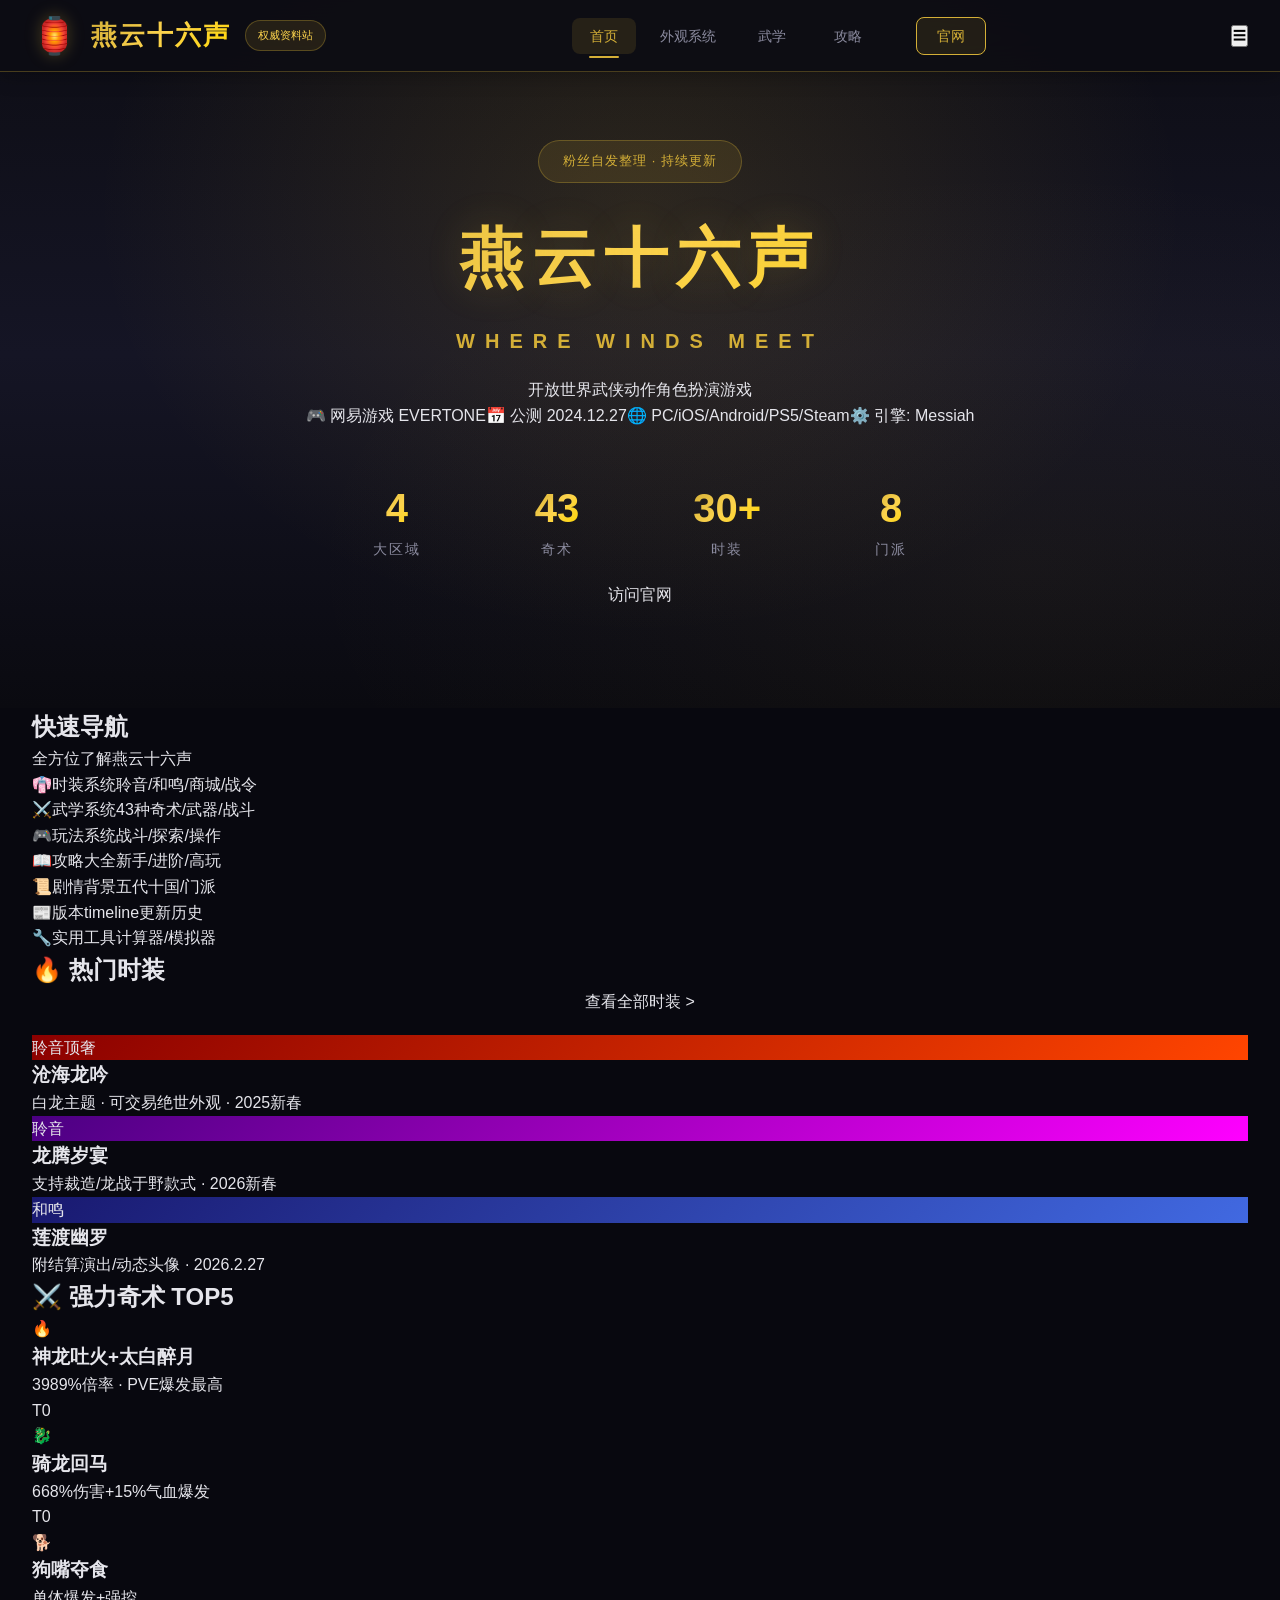
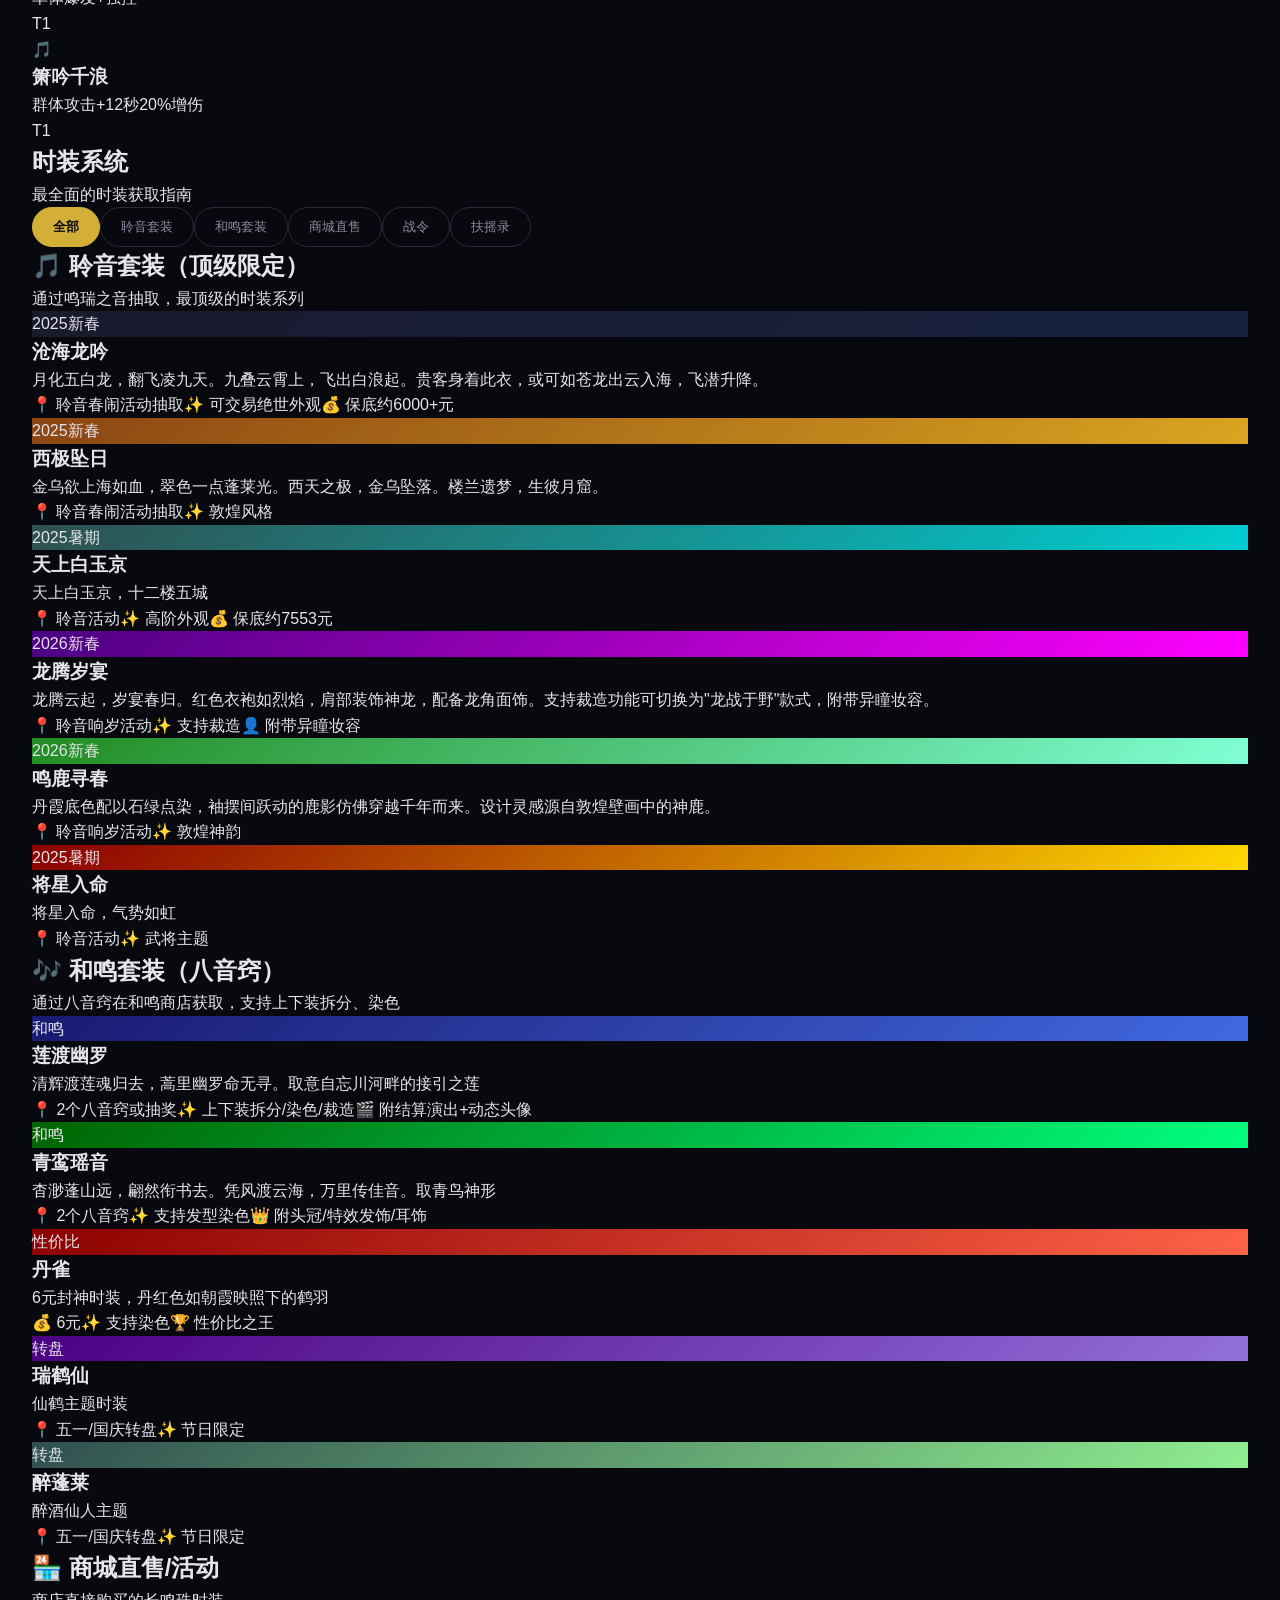
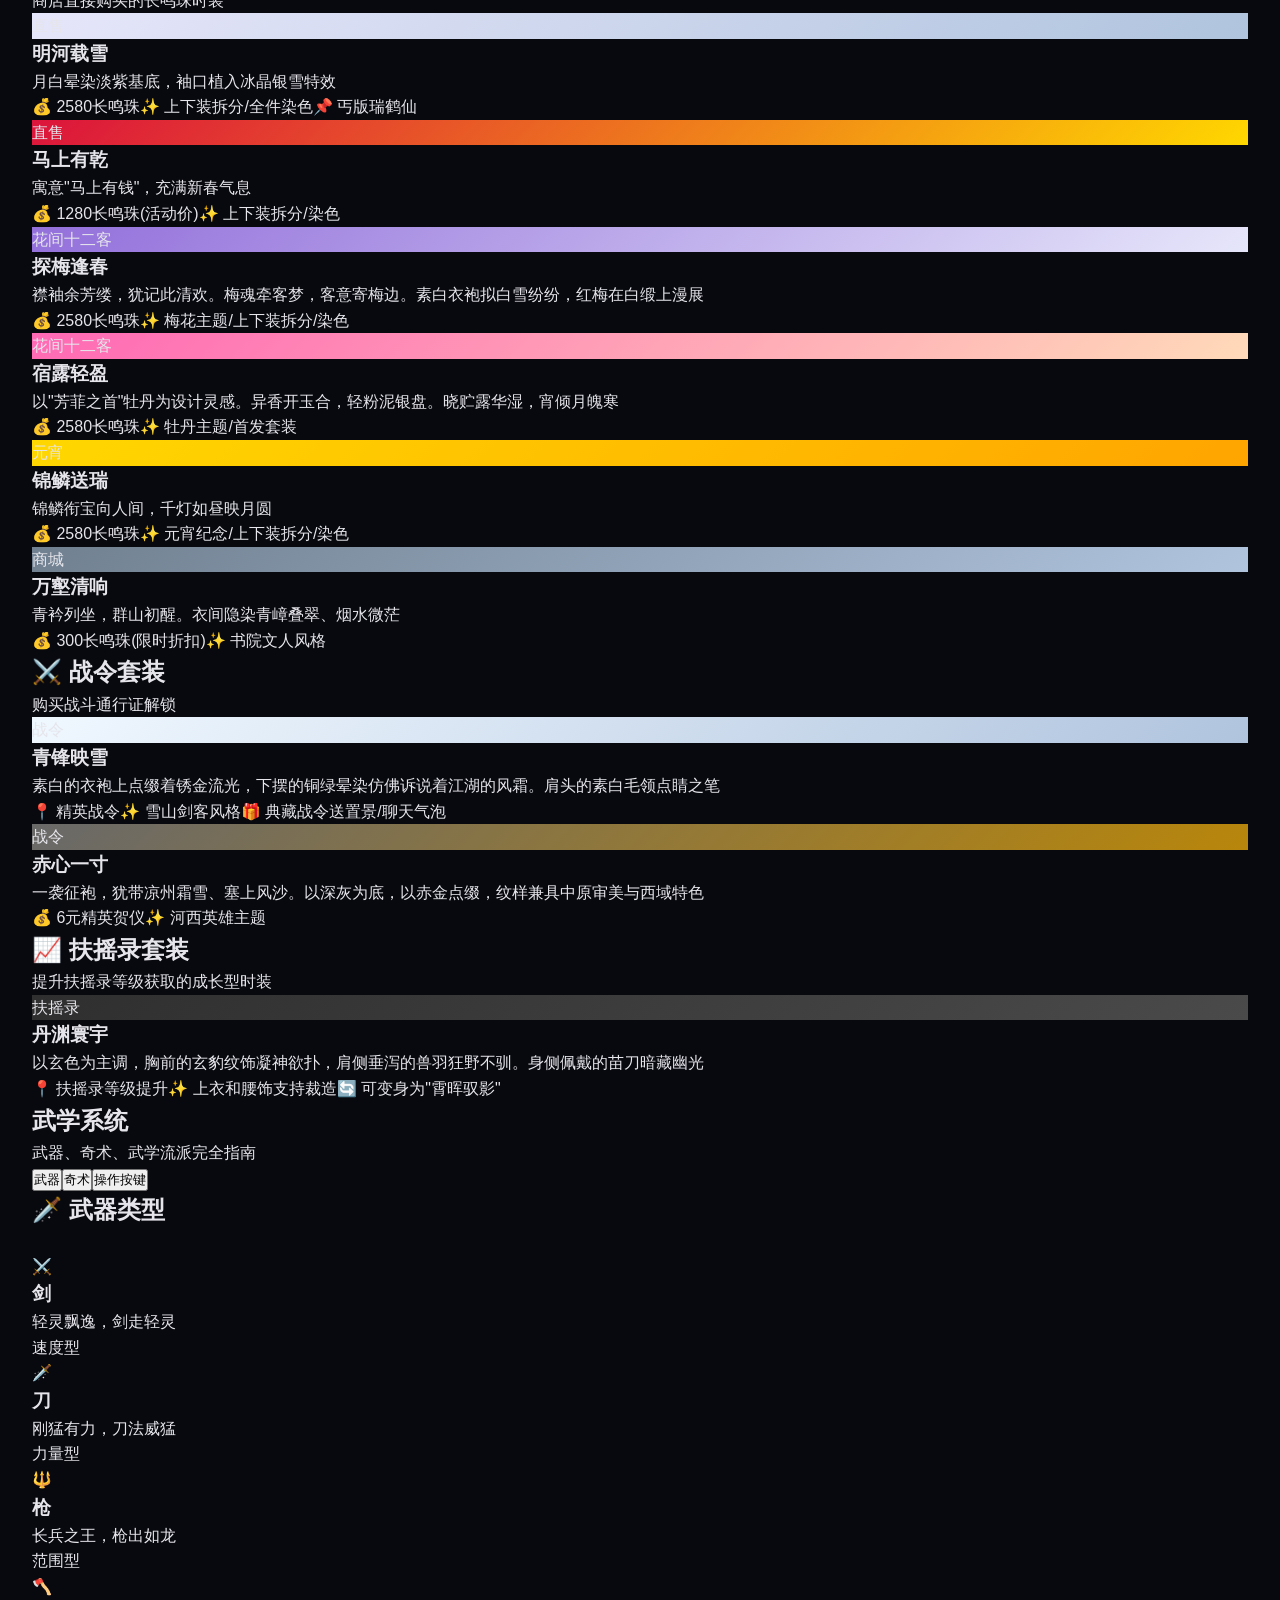
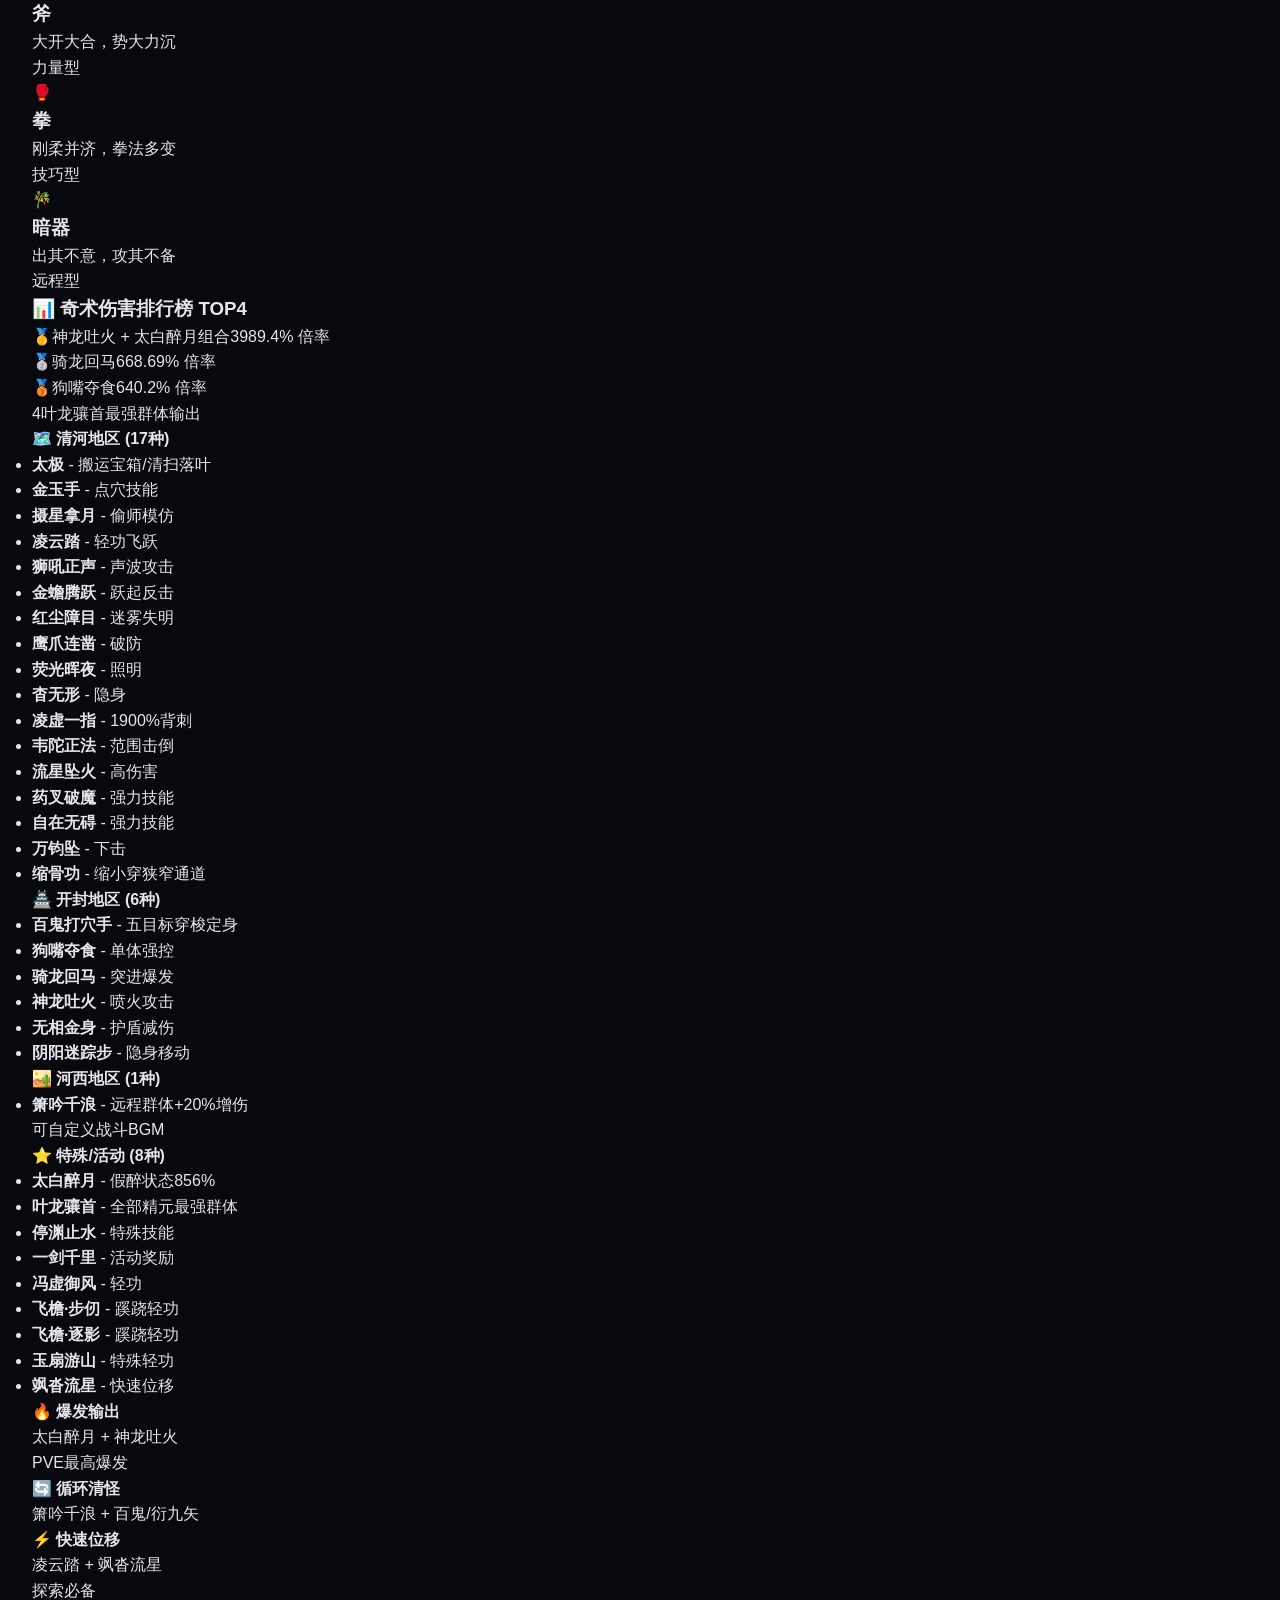
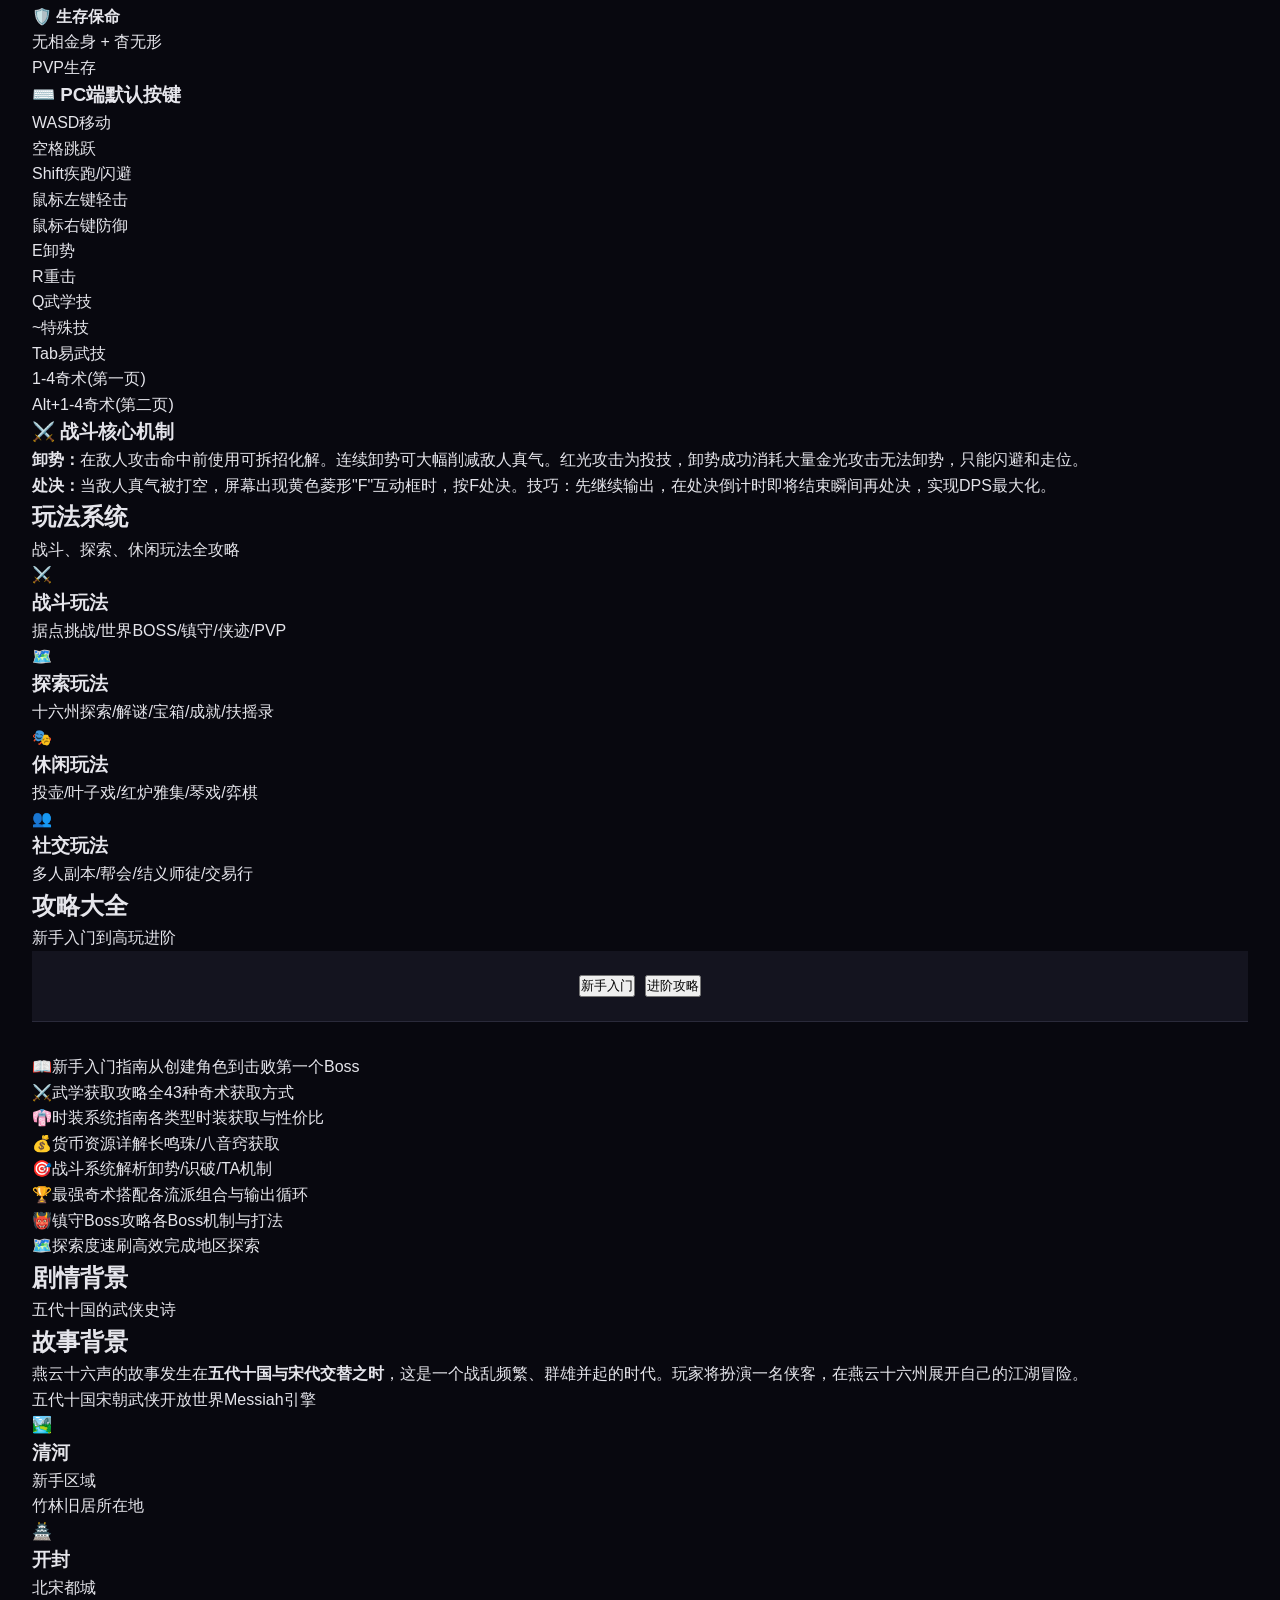
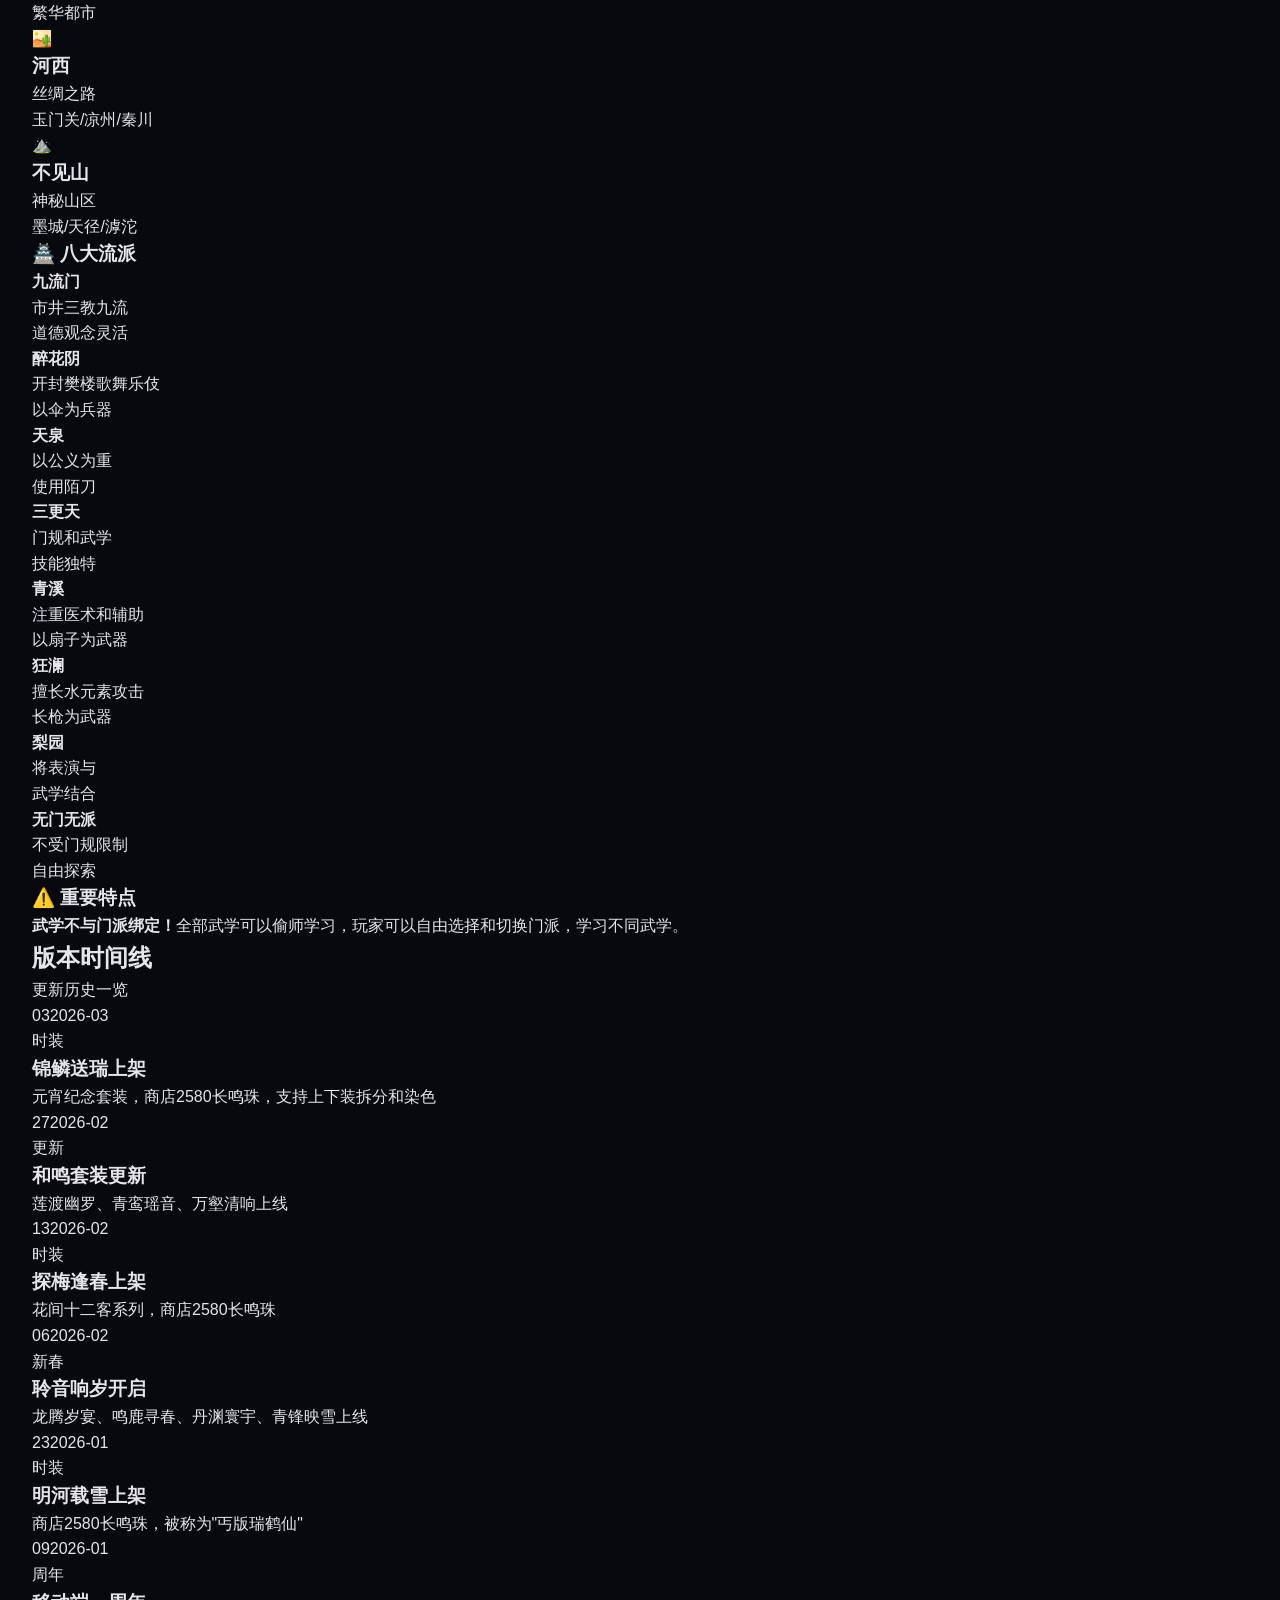
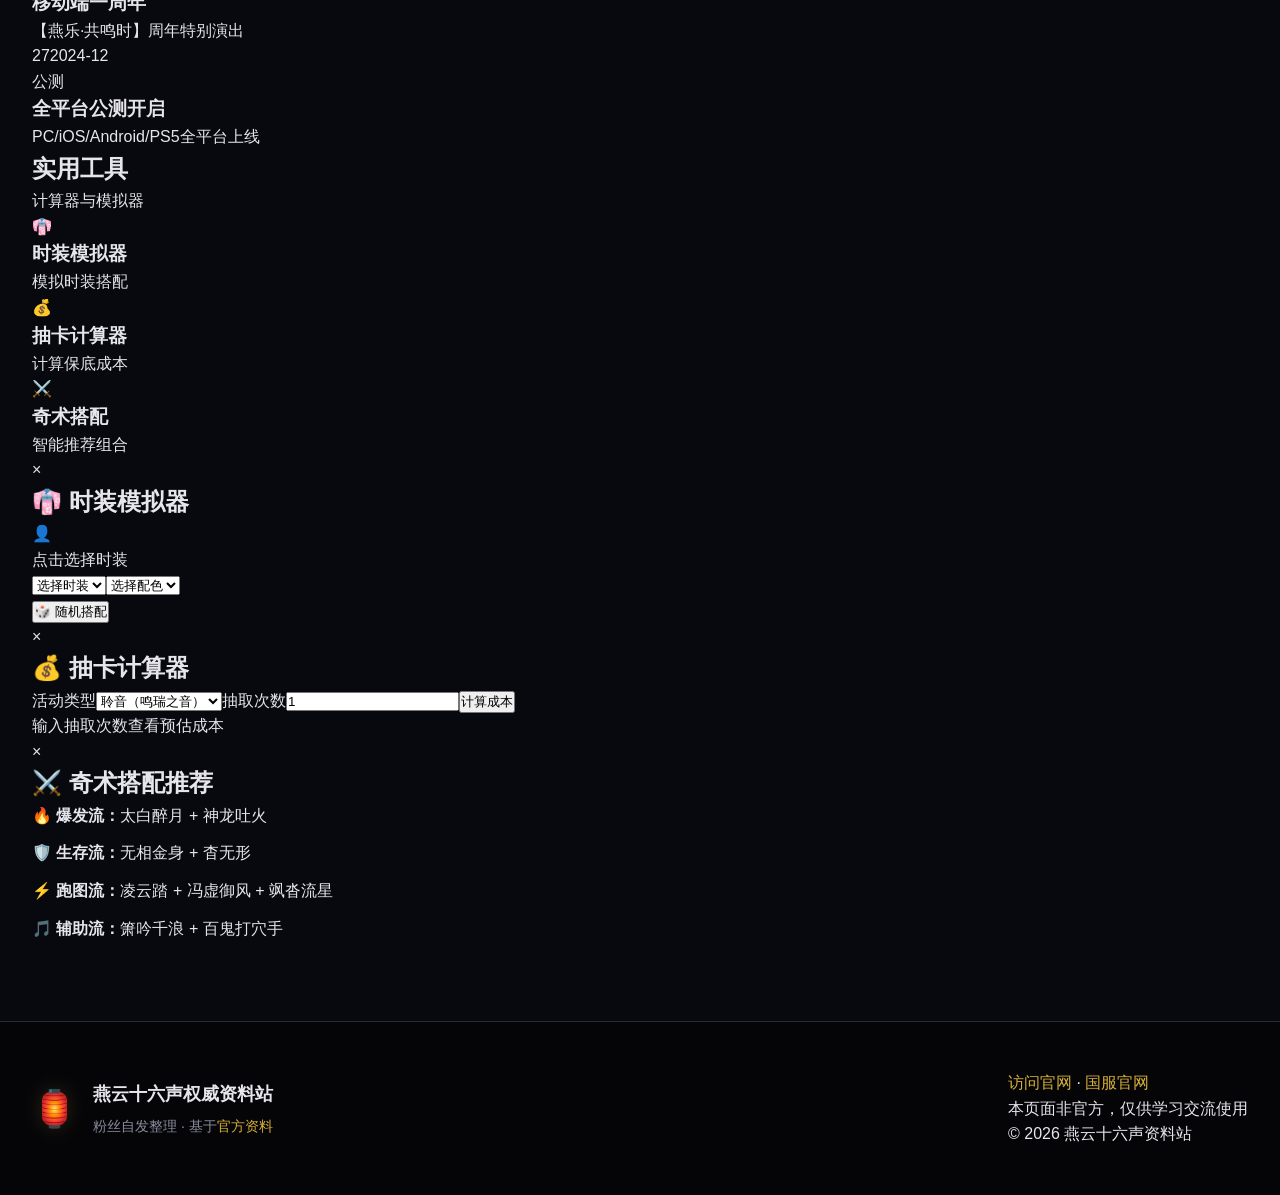
==== commit 19a1c20d: "Update style to match official site" ====
--- a/index.html
+++ b/index.html
@@ -5,182 +5,718 @@
 <meta name="viewport" content="width=device-width, initial-scale=1.0">
 <title>燕云十六声 | 权威资料站</title>
 <style>
-:root{--primary:#0d0d14;--secondary:#12121a;--accent:#c9a227;--accent-gold:#d4af37;--text:#e5e5e5;--text-muted:#9ca3af;--bg:#08080c;--card-bg:#14141c;--border:#252530;--gradient-gold:linear-gradient(135deg,#d4af37 0%,#ffd700 100%);--gradient-dark:linear-gradient(180deg,#0d0d14 0%,#151520 100%);--shadow-gold:0 4px 20px rgba(212,175,55,0.2)}
-*{margin:0;padding:0;box-sizing:border-box}
-body{font-family:'Microsoft YaHei','PingFang SC',sans-serif;background:var(--bg);color:var(--text);line-height:1.7;min-height:100vh}
-a{text-decoration:none;color:inherit}
-.container{max-width:1300px;margin:0 auto;padding:0 24px}
-.navbar{position:fixed;top:0;left:0;right:0;height:70px;background:rgba(13,13,20,0.95);backdrop-filter:blur(20px);border-bottom:1px solid rgba(212,175,55,0.15);z-index:1000}
-.nav-container{max-width:1300px;margin:0 auto;padding:0 24px;height:100%;display:flex;align-items:center;justify-content:space-between}
-.logo{display:flex;align-items:center;gap:12px}
-.logo-icon{font-size:32px}
-.logo-text{font-size:24px;font-weight:800;background:var(--gradient-gold);-webkit-background-clip:text;-webkit-text-fill-color:transparent;background-clip:text}
-.logo-sub{font-size:12px;color:var(--text-muted);padding:4px 8px;background:rgba(212,175,55,0.1);border-radius:4px}
-.nav-menu{display:flex;gap:8px;list-style:none}
-.nav-menu a{padding:10px 16px;font-size:14px;color:var(--text-muted);border-radius:8px;transition:all 0.3s;cursor:pointer}
-.nav-menu a:hover,.nav-menu a.active{color:var(--accent-gold);background:rgba(212,175,55,0.1)}
-.nav-official{color:var(--accent-gold)!important;border:1px solid var(--accent-gold)!important;padding:8px 16px!important;border-radius:6px!important;margin-left:8px}
-.nav-official:hover{background:var(--accent-gold)!important;color:var(--primary)!important}
-.mobile-menu-btn{display:none;background:none;border:none;color:var(--text);font-size:28px;cursor:pointer}
-.section{display:none;min-height:100vh;padding-top:70px}
-.section.active{display:block;animation:fadeIn 0.4s ease}
-@keyframes fadeIn{from{opacity:0;transform:translateY(20px)}to{opacity:1;transform:translateY(0)}}
-.hero{position:relative;padding:100px 0 80px;background:var(--gradient-dark);text-align:center}
-.hero::before{content:'';position:absolute;top:0;left:0;right:0;bottom:0;background:radial-gradient(ellipse at 20% 20%,rgba(212,175,55,0.08),transparent 50%),radial-gradient(ellipse at 80% 80%,rgba(139,0,0,0.08),transparent 50%)}
-.hero-content{position:relative;z-index:1}
-.hero-badge{display:inline-block;padding:8px 20px;background:rgba(212,175,55,0.1);border:1px solid rgba(212,175,55,0.3);border-radius:30px;font-size:13px;color:var(--accent-gold);margin-bottom:24px}
-.hero h1{font-size:72px;font-weight:900;letter-spacing:8px;background:var(--gradient-gold);-webkit-background-clip:text;-webkit-text-fill-color:transparent;margin-bottom:16px}
-.hero .subtitle{font-size:22px;letter-spacing:12px;color:var(--accent-gold);margin-bottom:16px}
-.hero .description{font-size:18px;color:var(--text-muted);margin-bottom:24px}
-.hero-info{display:flex;justify-content:center;gap:32px;margin-bottom:32px;flex-wrap:wrap;font-size:14px;color:var(--text-muted)}
-.hero-stats{display:flex;justify-content:center;gap:60px;flex-wrap:wrap}
-.stat-item{text-align:center}
-.stat-number{display:block;font-size:56px;font-weight:800;color:var(--accent-gold);line-height:1;margin-bottom:8px}
-.stat-label{font-size:14px;color:var(--text-muted);text-transform:uppercase;letter-spacing:2px}
-.view-all-btn{display:inline-block;padding:10px 24px;background:rgba(212,175,55,0.1);border:1px solid var(--accent-gold);border-radius:20px;color:var(--accent-gold);font-size:14px;transition:all 0.3s}.view-all-btn:hover{background:var(--accent-gold);color:var(--primary)}.hero-cta{text-align:center;margin-top:40px}
-.official-site-btn{display:inline-block;padding:16px 48px;background:linear-gradient(135deg,#d4af37 0%,#ffd700 100%);color:#0a0a12;font-size:18px;font-weight:700;text-decoration:none;border-radius:8px;transition:all 0.3s;letter-spacing:2px;box-shadow:0 4px 20px rgba(212,175,55,0.3)}
-.official-site-btn:hover{transform:translateY(-4px);box-shadow:0 8px 30px rgba(212,175,55,0.5);filter:brightness(1.1)}
-.quick-links,.section-block{padding:60px 0}
-.links-header,.section-header{text-align:center;margin-bottom:40px}
-.links-header h2,.section-header h2{font-size:32px;margin-bottom:12px}
-.links-header p,.section-header p{color:var(--text-muted)}
-.links-grid,.fashion-grid,.martial-grid,.news-grid,.areas-grid,.qishu-grid,.combo-grid{display:grid;grid-template-columns:repeat(4,1fr);gap:20px}
-.link-card,.fashion-card,.martial-card,.gameplay-card{background:var(--card-bg);border:1px solid var(--border);border-radius:16px;padding:28px;text-align:center;cursor:pointer;transition:all 0.3s}
-.link-card:hover,.fashion-card:hover,.martial-card:hover,.gameplay-card:hover{transform:translateY(-6px);border-color:var(--accent-gold);box-shadow:0 20px 40px rgba(212,175,55,0.15)}
-.link-icon,.martial-icon,.gameplay-icon{font-size:42px;display:block;margin-bottom:14px}
-.link-title,.martial-card h3,.gameplay-card h3{display:block;font-size:17px;font-weight:600;color:var(--text);margin-bottom:6px}
-.link-desc,.martial-card p,.gameplay-card p{font-size:13px;color:var(--text-muted)}
-.fashion-img{height:140px;position:relative;background:linear-gradient(135deg,#1a1a2e,#16213e);border-radius:16px 16px 0 0;display:flex;align-items:flex-start;justify-content:flex-end;padding:12px}
-.fashion-tag{position:absolute;top:12px;right:12px;padding:4px 12px;background:rgba(0,0,0,0.6);border-radius:20px;font-size:12px;color:white}
-.fashion-tag.hot{background:#8b0000}
-.fashion-info{padding:16px}
-.fashion-info h3{font-size:16px;color:var(--accent-gold);margin-bottom:6px}
-.fashion-info p{font-size:13px;color:var(--text-muted)}
-.page-header{text-align:center;padding:60px 0 40px}
-.section-title{font-size:42px;font-weight:800;background:var(--gradient-gold);-webkit-background-clip:text;-webkit-text-fill-color:transparent;margin-bottom:12px}
-.section-desc{color:var(--text-muted)}
-.filter-bar,.martial-tabs,.video-tabs,.category-tabs{display:flex;gap:10px;flex-wrap:wrap;margin-bottom:40px;padding:16px;background:var(--card-bg);border-radius:12px;border:1px solid var(--border)}
-.filter-btn,.tab-btn{padding:10px 20px;background:transparent;border:1px solid var(--border);border-radius:8px;color:var(--text-muted);font-size:14px;cursor:pointer;transition:all 0.3s}
-.filter-btn:hover,.filter-btn.active,.tab-btn:hover,.tab-btn.active{background:var(--accent-gold);border-color:var(--accent-gold);color:var(--primary)}
-.fashion-group,.martial-tab,.video-tab,.guide-tab{display:none;margin-bottom:60px}
-.fashion-group.active,.martial-tab.active,.video-tab.active,.guide-tab.active{display:block}
-.fashion-group h2{font-size:26px;margin-bottom:12px}
-.fashion-group .group-desc{font-size:15px;color:var(--text-muted);margin-bottom:24px}
-.fashion-item{background:var(--card-bg);border:1px solid var(--border);border-radius:16px;overflow:hidden;transition:all 0.3s}
-.fashion-item:hover{border-color:var(--accent-gold);transform:translateY(-4px)}
-.fashion-visual{height:160px;position:relative}
-.fashion-badge{position:absolute;top:12px;right:12px;padding:5px 14px;background:rgba(0,0,0,0.7);border-radius:20px;font-size:12px;color:white}
-.fashion-detail{padding:20px}
-.fashion-detail h3{font-size:20px;color:var(--accent-gold);margin-bottom:10px}
-.fashion-detail p{font-size:14px;color:var(--text-muted);margin-bottom:14px}
-.fashion-meta{display:flex;flex-direction:column;gap:6px;font-size:13px}
-.weapon-grid{display:grid;grid-template-columns:repeat(3,1fr);gap:20px}
-.weapon-card{background:var(--card-bg);border:1px solid var(--border);border-radius:16px;padding:32px 24px;text-align:center;transition:all 0.3s}
-.weapon-card:hover{border-color:var(--accent-gold);transform:translateY(-4px)}
-.weapon-icon{font-size:48px;margin-bottom:16px}
-.weapon-card h3{font-size:20px;margin-bottom:8px}
-.weapon-card>p{font-size:14px;color:var(--text-muted);margin-bottom:14px}
-.martial-tag{display:inline-block;padding:4px 12px;background:rgba(212,175,55,0.15);color:var(--accent-gold);border-radius:20px;font-size:12px;font-weight:600}
-.qishu-rank{background:var(--card-bg);border:1px solid var(--border);border-radius:16px;padding:28px;margin-bottom:40px}
-.qishu-rank h3{font-size:20px;margin-bottom:20px}
-.rank-list{display:flex;flex-direction:column;gap:12px}
-.rank-item{display:flex;align-items:center;gap:16px;padding:14px 18px;background:rgba(212,175,55,0.05);border-radius:10px}
-.rank-item.top1{background:rgba(212,175,55,0.15);border:1px solid var(--accent-gold)}
-.rank-num{font-size:16px;width:30px}
-.rank-name{flex:1;font-size:15px}
-.rank-dmg{font-size:14px;color:var(--accent-gold);font-weight:600}
-.qishu-card{background:var(--card-bg);border:1px solid var(--border);border-radius:16px;padding:24px}
-.qishu-card h4{font-size:18px;color:var(--accent-gold);margin-bottom:16px;padding-bottom:12px;border-bottom:1px solid var(--border)}
-.qishu-card ul{list-style:none}
-.qishu-card li{font-size:14px;color:var(--text-muted);padding:8px 0;border-bottom:1px solid var(--border)}
-.qishu-card li strong{color:var(--text)}
-.combo-card{background:var(--card-bg);border:1px solid var(--border);border-radius:16px;padding:24px}
-.combo-card h4{font-size:18px;margin-bottom:10px}
-.combo-card>p{font-size:14px;color:var(--text-muted);margin-bottom:14px}
-.news-card{background:var(--card-bg);border:1px solid var(--border);border-radius:12px;padding:20px;transition:all 0.3s}
-.news-card:hover{border-color:var(--accent-gold)}
-.news-date{font-size:13px;color:var(--accent-gold);margin-bottom:8px}
-.news-card h3{font-size:17px;margin-bottom:8px}
-.news-card p{font-size:14px;color:var(--text-muted);margin-bottom:12px}
-.news-card .news-tag{display:inline-block;padding:3px 10px;background:rgba(212,175,55,0.15);color:var(--accent-gold);border-radius:12px;font-size:12px}
-.story-intro{background:var(--card-bg);border:1px solid var(--border);border-radius:20px;padding:40px;margin-bottom:50px;text-align:center}
-.story-intro h2{font-size:28px;margin-bottom:20px}
-.story-intro>p{font-size:18px;line-height:1.9;color:var(--text-muted);max-width:800px;margin:0 auto 24px}
-.story-tags{display:flex;justify-content:center;gap:12px;flex-wrap:wrap}
-.story-tag{padding:8px 20px;background:rgba(212,175,55,0.1);border:1px solid rgba(212,175,55,0.3);border-radius:20px;font-size:14px;color:var(--accent-gold)}
-.area-card{background:var(--card-bg);border:1px solid var(--border);border-radius:16px;padding:28px;text-align:center;transition:all 0.3s}
-.area-card:hover{border-color:var(--accent-gold)}
-.area-icon{font-size:40px;margin-bottom:14px}
-.area-card h3{font-size:18px;margin-bottom:8px}
-.area-card p{font-size:14px;color:var(--text-muted)}
-.video-grid{display:grid;grid-template-columns:repeat(3,1fr);gap:24px}
-.video-card{background:var(--card-bg);border:1px solid var(--border);border-radius:16px;overflow:hidden;transition:all 0.3s}
-.video-card:hover{border-color:var(--accent-gold);transform:translateY(-4px)}
-.video-placeholder{height:180px;background:linear-gradient(135deg,#1a1a3e,#2a2a5e);display:flex;flex-direction:column;align-items:center;justify-content:center;gap:12px}
-.play-icon{width:60px;height:60px;background:rgba(255,255,255,0.2);border-radius:50%;display:flex;align-items:center;justify-content:center;font-size:24px}
-.video-card h3{font-size:16px;padding:16px 16px 8px}
-.video-card>p{font-size:13px;color:var(--text-muted);padding:0 16px 16px}
-.news-list-full{display:flex;flex-direction:column;gap:16px}
-.news-item-full{display:flex;gap:20px;background:var(--card-bg);border:1px solid var(--border);border-radius:16px;padding:24px;transition:all 0.3s}
-.news-item-full:hover{border-color:var(--accent-gold)}
-.news-date-badge{min-width:70px;text-align:center;padding:12px;background:rgba(212,175,55,0.1);border-radius:12px}
-.news-day{display:block;font-size:28px;font-weight:700;color:var(--accent-gold);line-height:1}
-.news-month{font-size:12px;color:var(--text-muted)}
-.news-body{flex:1}
-.news-body .news-tag{display:inline-block;padding:4px 12px;background:rgba(212,175,55,0.15);color:var(--accent-gold);border-radius:12px;font-size:12px;margin-bottom:10px}
-.news-body h3{font-size:18px;margin-bottom:8px}
-.news-body p{font-size:14px;color:var(--text-muted)}
-.tools-showcase{display:grid;grid-template-columns:repeat(4,1fr);gap:20px;margin-bottom:50px}
-.tool-box{background:var(--card-bg);border:1px solid var(--border);border-radius:16px;padding:32px 24px;text-align:center;cursor:pointer;transition:all 0.3s}
-.tool-box:hover{border-color:var(--accent-gold);transform:translateY(-4px)}
-.tool-box span{font-size:42px;display:block;margin-bottom:14px}
-.tool-box h3{font-size:17px;margin-bottom:8px}
-.tool-box p{font-size:14px;color:var(--text-muted)}
-.tool-modal{display:none;position:fixed;top:0;left:0;right:0;bottom:0;background:rgba(0,0,0,0.85);z-index:2000;align-items:center;justify-content:center;padding:20px}
-.tool-modal.active{display:flex}
-.tool-modal-content{background:var(--card-bg);border:1px solid var(--border);border-radius:24px;padding:40px;max-width:500px;width:100%;position:relative;max-height:85vh;overflow-y:auto}
-.close-btn{position:absolute;top:20px;right:24px;font-size:32px;color:var(--text-muted);cursor:pointer}
-.close-btn:hover{color:#8b0000}
-.tool-modal-content h2{font-size:24px;color:var(--accent-gold);margin-bottom:24px;text-align:center}
-.sim-preview-area{background:var(--bg);border-radius:16px;padding:40px;text-align:center;margin-bottom:24px}
-.sim-character{font-size:80px;margin-bottom:16px}
-.sim-result{font-size:16px;color:var(--text-muted)}
-.sim-controls{display:flex;flex-direction:column;gap:12px;margin-bottom:20px}
-.sim-controls select,.calc-form input,.calc-form select{padding:14px;background:var(--bg);border:1px solid var(--border);border-radius:10px;color:var(--text);font-size:15px;width:100%}
-.sim-btn{width:100%;padding:16px;background:var(--accent-gold);border:none;border-radius:10px;color:var(--primary);font-size:16px;font-weight:600;cursor:pointer}
-.calc-form{display:flex;flex-direction:column;gap:16px;margin-bottom:24px}
-.calc-form label{font-size:14px;color:var(--text-muted)}
-.calc-form button{padding:16px;background:var(--accent-gold);border:none;border-radius:10px;color:var(--primary);font-size:16px;font-weight:600;cursor:pointer;width:100%}
-.calc-result-area{background:var(--bg);border-radius:16px;padding:24px;text-align:center}
-.calc-result-area p{color:var(--text-muted);font-size:15px}
-.calc-result-area .price{font-size:36px;color:var(--accent-gold);font-weight:700;margin-top:12px}
-footer{background:var(--secondary);padding:50px 0;margin-top:80px;border-top:1px solid var(--border)}
-.footer-content{display:flex;justify-content:space-between;align-items:center;flex-wrap:wrap;gap:30px}
-.footer-brand{display:flex;align-items:center;gap:16px}
-.footer-brand span{font-size:40px}
-.footer-brand h3{font-size:20px;margin-bottom:6px}
-.footer-brand p{font-size:14px;color:var(--text-muted)}
-.footer-link{color:var(--accent-gold);text-decoration:none;transition:opacity 0.3s}
-.footer-link:hover{opacity:0.8;text-decoration:underline}
-.footer-links{text-align:right}
-.footer-links p{font-size:14px;color:var(--text-muted);margin-bottom:6px}
-.copyright{margin-top:12px;opacity:0.7}
-.keyboard-section{background:var(--card-bg);border:1px solid var(--border);border-radius:16px;padding:28px;margin-bottom:30px}
-.keyboard-section h3{font-size:20px;color:var(--accent-gold);margin-bottom:16px}
-.key-grid{display:grid;grid-template-columns:repeat(4,1fr);gap:12px}
-.key-item{display:flex;align-items:center;gap:10px;padding:10px;background:var(--bg);border-radius:8px}
-.key{display:inline-block;padding:4px 10px;background:var(--border);border-radius:4px;font-size:12px;font-weight:600;color:var(--accent-gold)}
-.key-desc{font-size:13px;color:var(--text-muted)}
-.mechanic-section{background:var(--card-bg);border:1px solid var(--border);border-radius:16px;padding:28px;margin-bottom:20px}
-.mechanic-section h3{font-size:20px;color:var(--accent-gold);margin-bottom:16px}
-.mechanic-section p{font-size:15px;color:var(--text-muted);line-height:1.8;margin-bottom:12px}
-.mechanic-section strong{color:var(--accent-gold)}
-.faction-grid{display:grid;grid-template-columns:repeat(4,1fr);gap:20px;margin-top:30px}
-.faction-card{background:var(--card-bg);border:1px solid var(--border);border-radius:16px;padding:24px;text-align:center}
-.faction-card h4{font-size:18px;color:var(--accent-gold);margin-bottom:10px}
-.faction-card p{font-size:14px;color:var(--text-muted)}
-@media(max-width:1024px){.links-grid,.fashion-grid,.martial-grid,.qishu-grid,.combo-grid,.areas-grid{grid-template-columns:repeat(2,1fr)}.weapon-grid,.video-grid,.tools-showcase{grid-template-columns:repeat(2,1fr)}}
-@media(max-width:768px){.nav-menu{display:none;position:absolute;top:70px;left:0;right:0;background:var(--bg);flex-direction:column;padding:20px;gap:4px;border-bottom:1px solid var(--border)}.nav-menu.active{display:flex}.nav-official{margin:8px 0 0!important;text-align:center}.mobile-menu-btn{display:block}.hero h1{font-size:42px;letter-spacing:4px}.hero .subtitle{font-size:16px;letter-spacing:6px}.hero-stats{gap:30px}.stat-number{font-size:40px}.links-grid,.fashion-grid,.martial-grid,.news-grid,.areas-grid,.weapon-grid,.video-grid,.tools-showcase,.faction-grid,.key-grid{grid-template-columns:1fr}.hero-info{flex-direction:column;gap:12px}.footer-content{flex-direction:column;text-align:center}.footer-links{text-align:center}.section-title{font-size:32px}.news-item-full{flex-direction:column}}
+:root {
+  --primary: #0a0a12;
+  --secondary: #121220;
+  --accent: #c9a227;
+  --accent-gold: #d4af37;
+  --accent-gold-light: #fcd34d;
+  --text: #e5e5eb;
+  --text-muted: #8b8b9f;
+  --bg: #08080f;
+  --bg-deep: #050508;
+  --card-bg: #14141f;
+  --card-bg-hover: #1a1a2a;
+  --border: #2a2a3a;
+  --border-gold: rgba(212,175,55,0.3);
+  --gradient-gold: linear-gradient(135deg, #d4af37 0%, #fcd34d 50%, #ffd700 100%);
+  --gradient-dark: linear-gradient(180deg, #0d0d14 0%, #151525 50%, #0a0a10 100%);
+  --gradient-hero: radial-gradient(ellipse at 50% 30%, rgba(201, 162, 39, 0.15), transparent 60%),
+                      radial-gradient(ellipse at 80% 80%, rgba(212, 175, 55, 0.05), transparent 50%);
+  --shadow-gold: 0 4px 20px rgba(212, 175, 55, 0.2);
+  --shadow-card: 0 8px 24px rgba(0, 0, 0, 0.3);
+  --shadow-hover: 0 12px 36px rgba(212, 175, 55, 0.15);
+}
+
+* {margin: 0;padding: 0;box-sizing: border-box;}
+
+body {
+  font-family: "Microsoft YaHei", "PingFang SC", -apple-system, BlinkMacSystemFont, sans-serif;
+  background: var(--bg);
+  color: var(--text);
+  line-height: 1.6;
+  min-height: 100vh;
+  overflow-x: hidden;
+}
+
+a {text-decoration: none;color: inherit;transition: color 0.3s;}
+
+.container {
+  max-width: 1440px;
+  margin: 0 auto;
+  padding: 0 32px;
+}
+
+/* 导航栏优化 */
+.navbar {
+  position: fixed;
+  top: 0;
+  left: 0;
+  right: 0;
+  height: 72px;
+  background: rgba(13, 13, 20, 0.95);
+  backdrop-filter: blur(20px);
+  border-bottom: 1px solid var(--border-gold);
+  z-index: 1000;
+  box-shadow: 0 2px 20px rgba(0, 0, 0, 0.3);
+}
+
+.nav-container {
+  max-width: 1440px;
+  margin: 0 auto;
+  padding: 0 32px;
+  height: 100%;
+  display: flex;
+  align-items: center;
+  justify-content: space-between;
+}
+
+.logo {
+  display: flex;
+  align-items: center;
+  gap: 14px;
+}
+
+.logo-icon {
+  font-size: 36px;
+  filter: drop-shadow(0 0 8px rgba(212, 175, 55, 0.3));
+}
+
+.logo-text {
+  font-size: 26px;
+  font-weight: 800;
+  background: var(--gradient-gold);
+  -webkit-background-clip: text;
+  -webkit-text-fill-color: transparent;
+  background-clip: text;
+  letter-spacing: 2px;
+}
+
+.logo-sub {
+  font-size: 11px;
+  color: var(--accent-gold-light);
+  padding: 6px 12px;
+  background: rgba(212, 175, 55, 0.12);
+  border-radius: 20px;
+  border: 1px solid var(--border-gold);
+}
+
+.nav-menu {
+  display: flex;
+  gap: 6px;
+  list-style: none;
+}
+
+.nav-menu a {
+  padding: 10px 18px;
+  font-size: 14px;
+  font-weight: 500;
+  color: var(--text-muted);
+  border-radius: 8px;
+  transition: all 0.3s;
+  position: relative;
+}
+
+.nav-menu a:hover, .nav-menu a.active {
+  color: var(--accent-gold);
+  background: rgba(212, 175, 55, 0.12);
+}
+
+.nav-menu a.active::after {
+  content: '';
+  position: absolute;
+  bottom: -4px;
+  left: 50%;
+  transform: translateX(-50%);
+  width: 30px;
+  height: 2px;
+  background: var(--accent-gold);
+  border-radius: 1px;
+}
+
+.nav-official {
+  color: var(--accent-gold) !important;
+  border: 1px solid var(--accent-gold) !important;
+  padding: 10px 20px !important;
+  border-radius: 8px !important;
+  margin-left: 12px !important;
+  background: rgba(212, 175, 55, 0.1) !important;
+}
+
+.nav-official:hover {
+  background: var(--accent-gold) !important;
+  color: var(--primary) !important;
+  box-shadow: var(--shadow-gold);
+}
+
+/* Hero 区域优化 */
+.hero {
+  position: relative;
+  padding: 140px 0 100px;
+  background: var(--gradient-dark);
+  text-align: center;
+  overflow: hidden;
+}
+
+.hero::before {
+  content: '';
+  position: absolute;
+  top: 0;
+  left: 0;
+  right: 0;
+  bottom: 0;
+  background: var(--gradient-hero);
+  pointer-events: none;
+}
+
+.hero-content {
+  position: relative;
+  z-index: 1;
+}
+
+.hero-badge {
+  display: inline-block;
+  padding: 10px 24px;
+  background: rgba(212, 175, 55, 0.12);
+  border: 1px solid var(--border-gold);
+  border-radius: 30px;
+  font-size: 13px;
+  font-weight: 500;
+  color: var(--accent-gold);
+  margin-bottom: 24px;
+  letter-spacing: 1px;
+}
+
+.hero h1 {
+  font-size: 64px;
+  font-weight: 900;
+  letter-spacing: 8px;
+  background: var(--gradient-gold);
+  -webkit-background-clip: text;
+  -webkit-text-fill-color: transparent;
+  background-clip: text;
+  margin-bottom: 16px;
+  text-shadow: 0 0 40px rgba(212, 175, 55, 0.2);
+}
+
+.hero .subtitle {
+  font-size: 20px;
+  letter-spacing: 10px;
+  color: var(--accent-gold);
+  margin-bottom: 20px;
+  text-transform: uppercase;
+  font-weight: 600;
+}
+
+.hero-stats {
+  display: flex;
+  justify-content: center;
+  gap: 50px;
+  flex-wrap: wrap;
+  margin-top: 40px;
+}
+
+.stat-item {
+  text-align: center;
+  padding: 20px 32px;
+  border-radius: 12px;
+  transition: all 0.3s;
+  cursor: pointer;
+}
+
+.stat-item:hover, .stat-item.active {
+  background: rgba(212, 175, 55, 0.12);
+  border: 1px solid var(--border-gold);
+}
+
+.stat-number {
+  display: block;
+  font-size: 40px;
+  font-weight: 800;
+  background: var(--gradient-gold);
+  -webkit-background-clip: text;
+  -webkit-text-fill-color: transparent;
+  background-clip: text;
+  line-height: 1;
+  margin-bottom: 8px;
+}
+
+.stat-label {
+  font-size: 14px;
+  color: var(--text-muted);
+  text-transform: uppercase;
+  letter-spacing: 2px;
+  font-weight: 500;
+}
+
+/* 分类标签 */
+.category-tabs {
+  display: flex;
+  gap: 10px;
+  padding: 24px 0;
+  background: var(--card-bg);
+  border-bottom: 1px solid var(--border);
+  margin-bottom: 32px;
+  flex-wrap: wrap;
+  justify-content: center;
+}
+
+.category-btn {
+  padding: 12px 28px;
+  background: transparent;
+  border: 1px solid var(--border);
+  border-radius: 8px;
+  color: var(--text-muted);
+  font-size: 14px;
+  font-weight: 500;
+  cursor: pointer;
+  transition: all 0.3s;
+}
+
+.category-btn:hover, .category-btn.active {
+  background: var(--accent-gold);
+  border-color: var(--accent-gold);
+  color: var(--primary);
+  font-weight: 600;
+  box-shadow: var(--shadow-gold);
+}
+
+/* 筛选区 */
+.filter-section {
+  padding: 28px;
+  background: var(--card-bg);
+  border-radius: 16px;
+  margin-bottom: 32px;
+  border: 1px solid var(--border);
+}
+
+.filter-row {
+  display: flex;
+  gap: 16px;
+  flex-wrap: wrap;
+  align-items: center;
+  margin-bottom: 16px;
+}
+
+.filter-row:last-child {
+  margin-bottom: 0;
+}
+
+.filter-label {
+  font-size: 14px;
+  color: var(--text-muted);
+  min-width: 80px;
+  font-weight: 500;
+}
+
+.filter-btn {
+  padding: 10px 20px;
+  background: transparent;
+  border: 1px solid var(--border);
+  border-radius: 20px;
+  color: var(--text-muted);
+  font-size: 13px;
+  cursor: pointer;
+  transition: all 0.3s;
+}
+
+.filter-btn:hover, .filter-btn.active {
+  background: var(--accent-gold);
+  border-color: var(--accent-gold);
+  color: var(--primary);
+  font-weight: 600;
+}
+
+.filter-select {
+  padding: 10px 16px;
+  background: var(--bg);
+  border: 1px solid var(--border);
+  border-radius: 8px;
+  color: var(--text);
+  font-size: 14px;
+  min-width: 150px;
+  cursor: pointer;
+}
+
+.filter-select:focus {
+  outline: none;
+  border-color: var(--accent-gold);
+}
+
+/* 外观网格 */
+.appearance-grid {
+  display: grid;
+  grid-template-columns: repeat(4, 1fr);
+  gap: 28px;
+  margin-bottom: 60px;
+}
+
+.appearance-card {
+  background: var(--card-bg);
+  border: 1px solid var(--border);
+  border-radius: 20px;
+  overflow: hidden;
+  transition: all 0.4s cubic-bezier(0.4, 0, 0.2, 1);
+  cursor: pointer;
+}
+
+.appearance-card:hover {
+  border-color: var(--accent-gold);
+  transform: translateY(-8px);
+  box-shadow: var(--shadow-hover);
+}
+
+.appearance-visual {
+  height: 200px;
+  position: relative;
+  display: flex;
+  align-items: center;
+  justify-content: center;
+}
+
+.appearance-icon {
+  font-size: 72px;
+}
+
+.appearance-tag {
+  position: absolute;
+  top: 16px;
+  right: 16px;
+  padding: 6px 14px;
+  background: rgba(0, 0, 0, 0.75);
+  border-radius: 20px;
+  font-size: 12px;
+  font-weight: 600;
+  color: white;
+  border: 1px solid rgba(255, 255, 255, 0.1);
+}
+
+.appearance-tag.new {
+  background: var(--accent-gold);
+  color: var(--primary);
+}
+
+.appearance-info {
+  padding: 24px;
+}
+
+.appearance-info h3 {
+  font-size: 20px;
+  color: var(--accent-gold);
+  margin-bottom: 10px;
+  font-weight: 600;
+}
+
+.appearance-info .desc {
+  font-size: 14px;
+  color: var(--text-muted);
+  margin-bottom: 14px;
+  line-height: 1.6;
+}
+
+.appearance-meta {
+  display: flex;
+  flex-direction: column;
+  gap: 8px;
+  font-size: 13px;
+}
+
+.appearance-meta span {
+  color: var(--text-muted);
+}
+
+.appearance-meta .price {
+  color: var(--accent-gold);
+  font-weight: 600;
+}
+
+/* 颜色 */
+.color-display {
+  display: flex;
+  gap: 8px;
+  margin-top: 16px;
+  flex-wrap: wrap;
+}
+
+.color-swatch {
+  width: 24px;
+  height: 24px;
+  border-radius: 50%;
+  border: 2px solid var(--border);
+  transition: all 0.2s;
+}
+
+.color-swatch:hover {
+  border-color: var(--accent-gold);
+  transform: scale(1.2);
+}
+
+/* 弹窗 */
+.modal {
+  display: none;
+  position: fixed;
+  top: 0;
+  left: 0;
+  right: 0;
+  bottom: 0;
+  background: rgba(0, 0, 0, 0.92);
+  z-index: 2000;
+  align-items: center;
+  justify-content: center;
+  padding: 20px;
+  overflow-y: auto;
+  backdrop-filter: blur(10px);
+}
+
+.modal.active {
+  display: flex;
+}
+
+.modal-content {
+  background: var(--card-bg);
+  border: 1px solid var(--border);
+  border-radius: 24px;
+  padding: 48px;
+  max-width: 960px;
+  width: 100%;
+  max-height: 90vh;
+  overflow-y: auto;
+  position: relative;
+  box-shadow: 0 24px 60px rgba(0, 0, 0, 0.5);
+}
+
+.modal-close {
+  position: absolute;
+  top: 24px;
+  right: 28px;
+  font-size: 36px;
+  color: var(--text-muted);
+  cursor: pointer;
+  transition: all 0.3s;
+  width: 40px;
+  height: 40px;
+  display: flex;
+  align-items: center;
+  justify-content: center;
+  border-radius: 50%;
+}
+
+.modal-close:hover {
+  color: var(--accent-gold);
+  background: rgba(212, 175, 55, 0.1);
+}
+
+.modal-header {
+  display: flex;
+  gap: 32px;
+  margin-bottom: 32px;
+}
+
+.modal-img {
+  width: 320px;
+  height: 380px;
+  background: linear-gradient(135deg, #1a1a2e, #2a2a4e);
+  border-radius: 20px;
+  display: flex;
+  align-items: center;
+  justify-content: center;
+  font-size: 100px;
+  border: 1px solid var(--border);
+}
+
+.modal-detail {
+  flex: 1;
+}
+
+.modal-detail h2 {
+  font-size: 32px;
+  color: var(--accent-gold);
+  margin-bottom: 16px;
+  font-weight: 700;
+}
+
+.modal-detail .tags {
+  display: flex;
+  gap: 10px;
+  flex-wrap: wrap;
+  margin-bottom: 24px;
+}
+
+.modal-detail .tag {
+  padding: 6px 14px;
+  background: rgba(212, 175, 55, 0.15);
+  color: var(--accent-gold);
+  border-radius: 16px;
+  font-size: 13px;
+  font-weight: 500;
+}
+
+.modal-detail .info-row {
+  display: flex;
+  gap: 24px;
+  margin-bottom: 14px;
+  font-size: 15px;
+}
+
+.modal-detail .info-row span {
+  color: var(--text-muted);
+}
+
+.modal-section {
+  margin-top: 32px;
+  padding-top: 32px;
+  border-top: 1px solid var(--border);
+}
+
+.modal-section h3 {
+  font-size: 20px;
+  color: var(--accent-gold);
+  margin-bottom: 20px;
+  font-weight: 600;
+}
+
+.modal-colors {
+  display: flex;
+  gap: 14px;
+  flex-wrap: wrap;
+}
+
+.modal-color {
+  width: 44px;
+  height: 44px;
+  border-radius: 10px;
+  border: 2px solid var(--border);
+  cursor: pointer;
+  transition: all 0.2s;
+}
+
+.modal-color:hover {
+  border-color: var(--accent-gold);
+  transform: scale(1.1);
+  box-shadow: var(--shadow-gold);
+}
+
+/* 页脚 */
+footer {
+  background: var(--bg-deep);
+  padding: 48px 0;
+  margin-top: 80px;
+  border-top: 1px solid var(--border);
+}
+
+.footer-content {
+  display: flex;
+  justify-content: space-between;
+  align-items: center;
+  flex-wrap: wrap;
+  gap: 30px;
+}
+
+.footer-brand {
+  display: flex;
+  align-items: center;
+  gap: 16px;
+}
+
+.footer-brand span {
+  font-size: 36px;
+  filter: drop-shadow(0 0 10px rgba(212, 175, 55, 0.2));
+}
+
+.footer-brand h3 {
+  font-size: 18px;
+  margin-bottom: 6px;
+  font-weight: 600;
+}
+
+.footer-brand p {
+  font-size: 14px;
+  color: var(--text-muted);
+}
+
+.footer-link {
+  color: var(--accent-gold);
+  text-decoration: none;
+  transition: opacity 0.3s;
+}
+
+.footer-link:hover {
+  opacity: 0.8;
+  text-decoration: underline;
+}
+
+/* 响应式 */
+@media (max-width: 1200px) {
+  .appearance-grid {
+    grid-template-columns: repeat(3, 1fr);
+  }
+}
+
+@media (max-width: 900px) {
+  .appearance-grid {
+    grid-template-columns: repeat(2, 1fr);
+  }
+  .modal-header {
+    flex-direction: column;
+  }
+  .modal-img {
+    width: 100%;
+    height: 280px;
+  }
+}
+
+@media (max-width: 768px) {
+  .nav-menu {
+    display: none;
+    position: absolute;
+    top: 72px;
+    left: 0;
+    right: 0;
+    background: var(--bg);
+    flex-direction: column;
+    padding: 24px;
+    gap: 8px;
+    border-bottom: 1px solid var(--border);
+  }
+  
+  .nav-menu.active {
+    display: flex;
+  }
+  
+  .nav-official {
+    margin: 8px 0 0 0 !important;
+  }
+  
+  .mobile-menu-btn {
+    display: block;
+  }
+  
+  .hero h1 {
+    font-size: 40px;
+    letter-spacing: 4px;
+  }
+  
+  .hero-stats {
+    gap: 30px;
+  }
+  
+  .stat-number {
+    font-size: 32px;
+  }
+  
+  .appearance-grid {
+    grid-template-columns: 1fr;
+  }
+  
+  .filter-row {
+    flex-direction: column;
+    align-items: flex-start;
+  }
+  
+  .filter-select {
+    max-width: 100%;
+  }
+}
 </style>
 </head>
 <body>
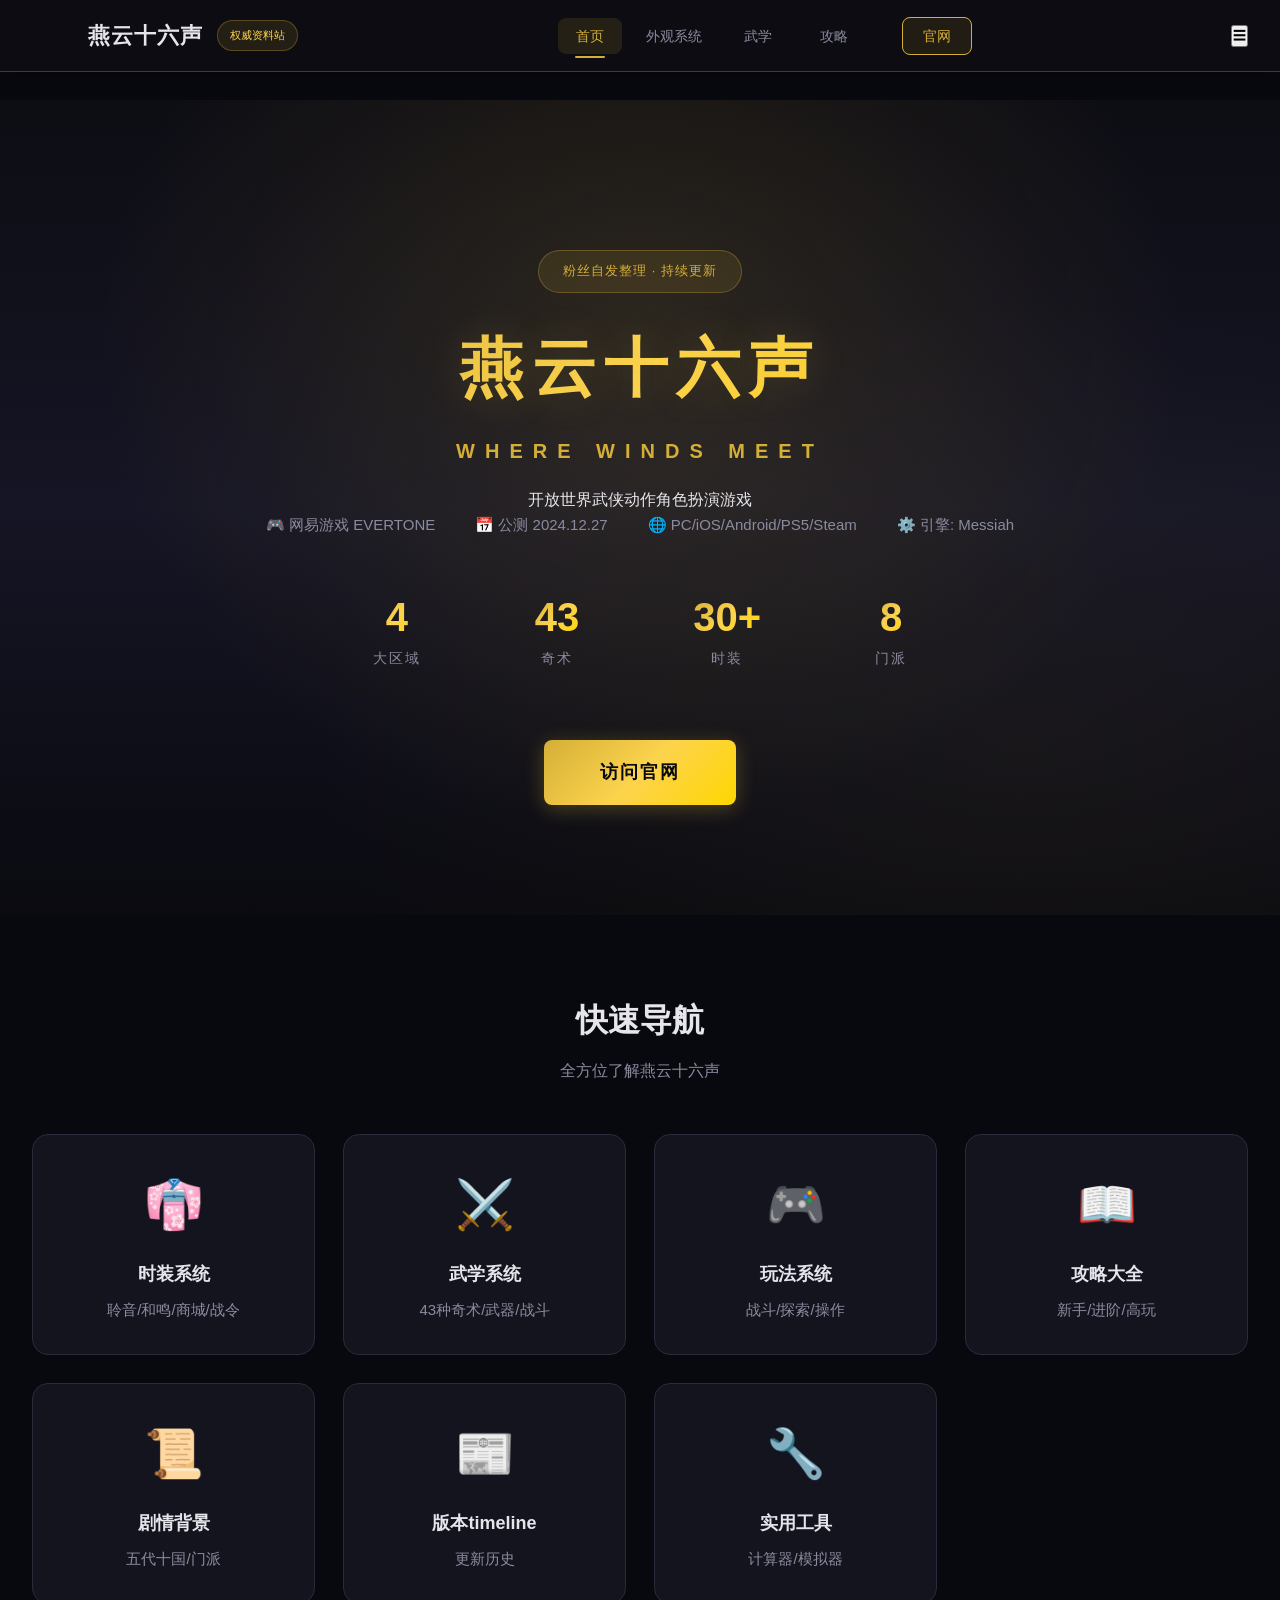
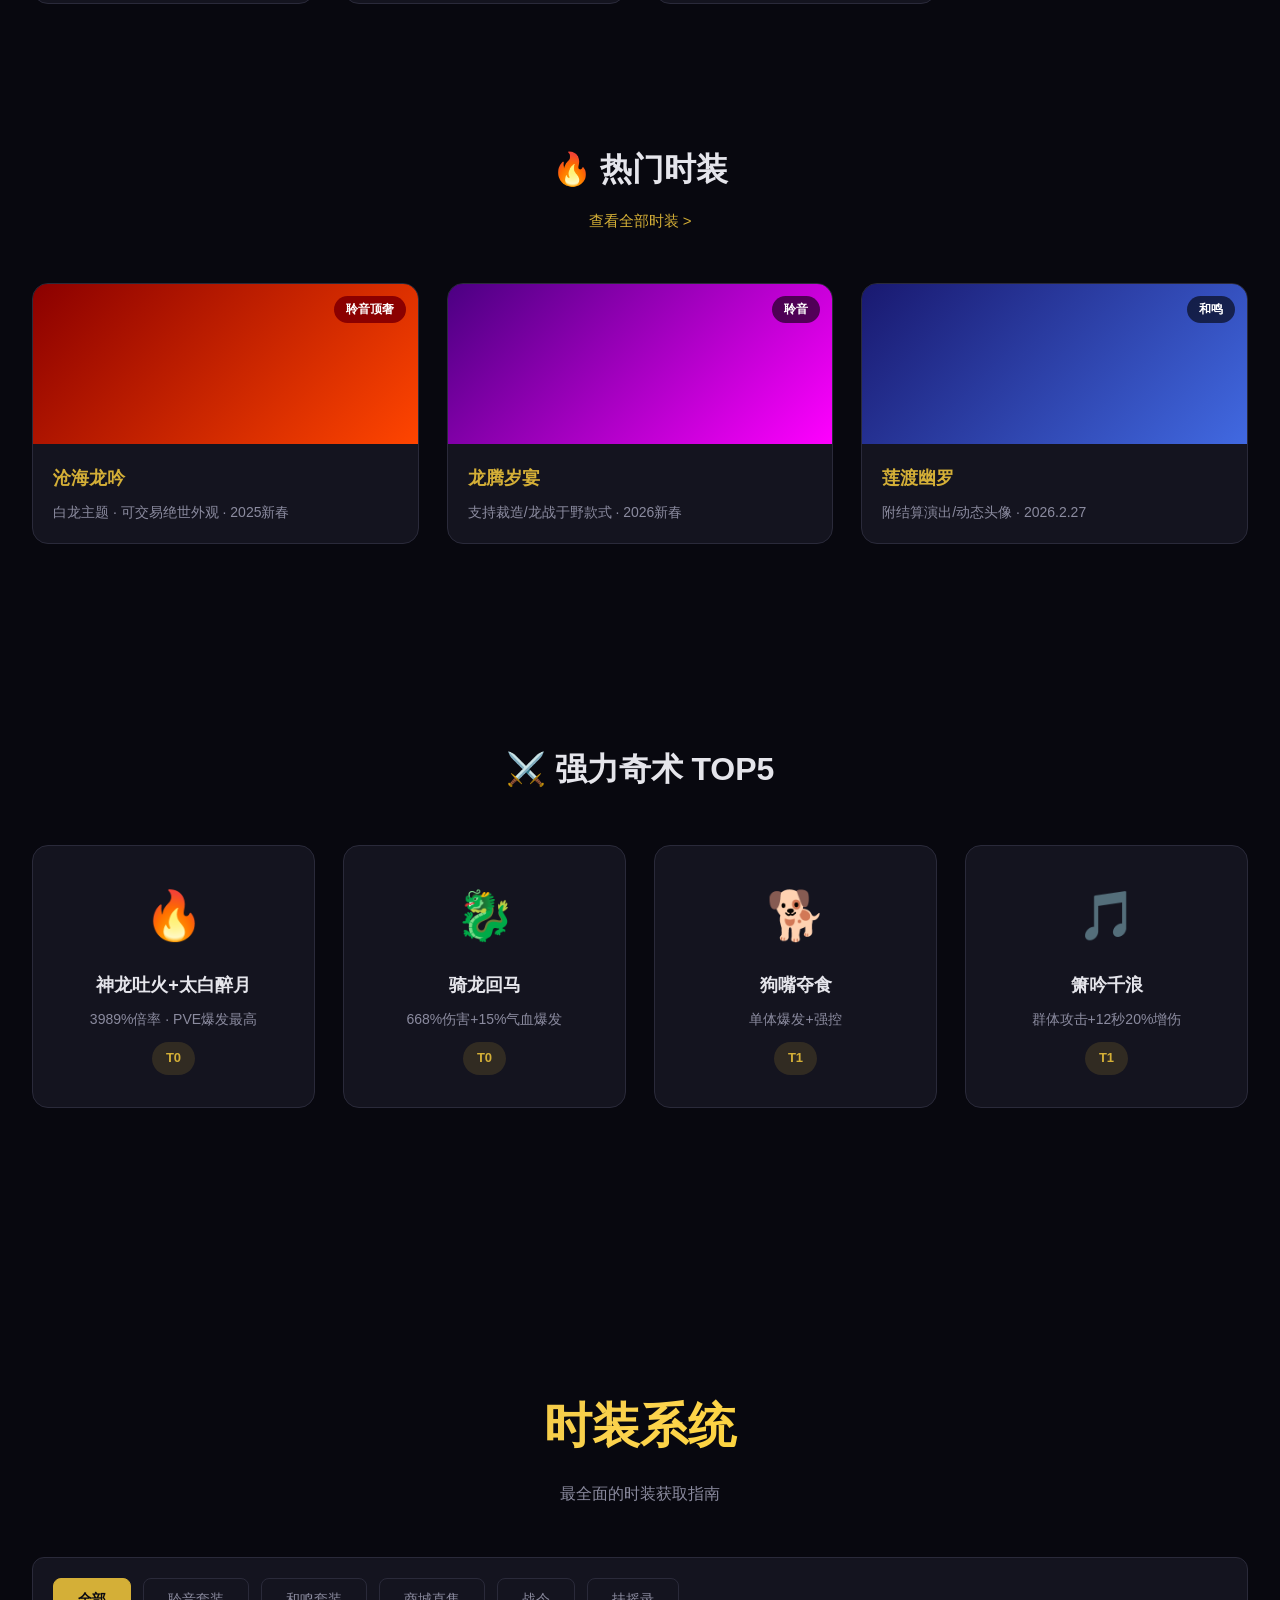
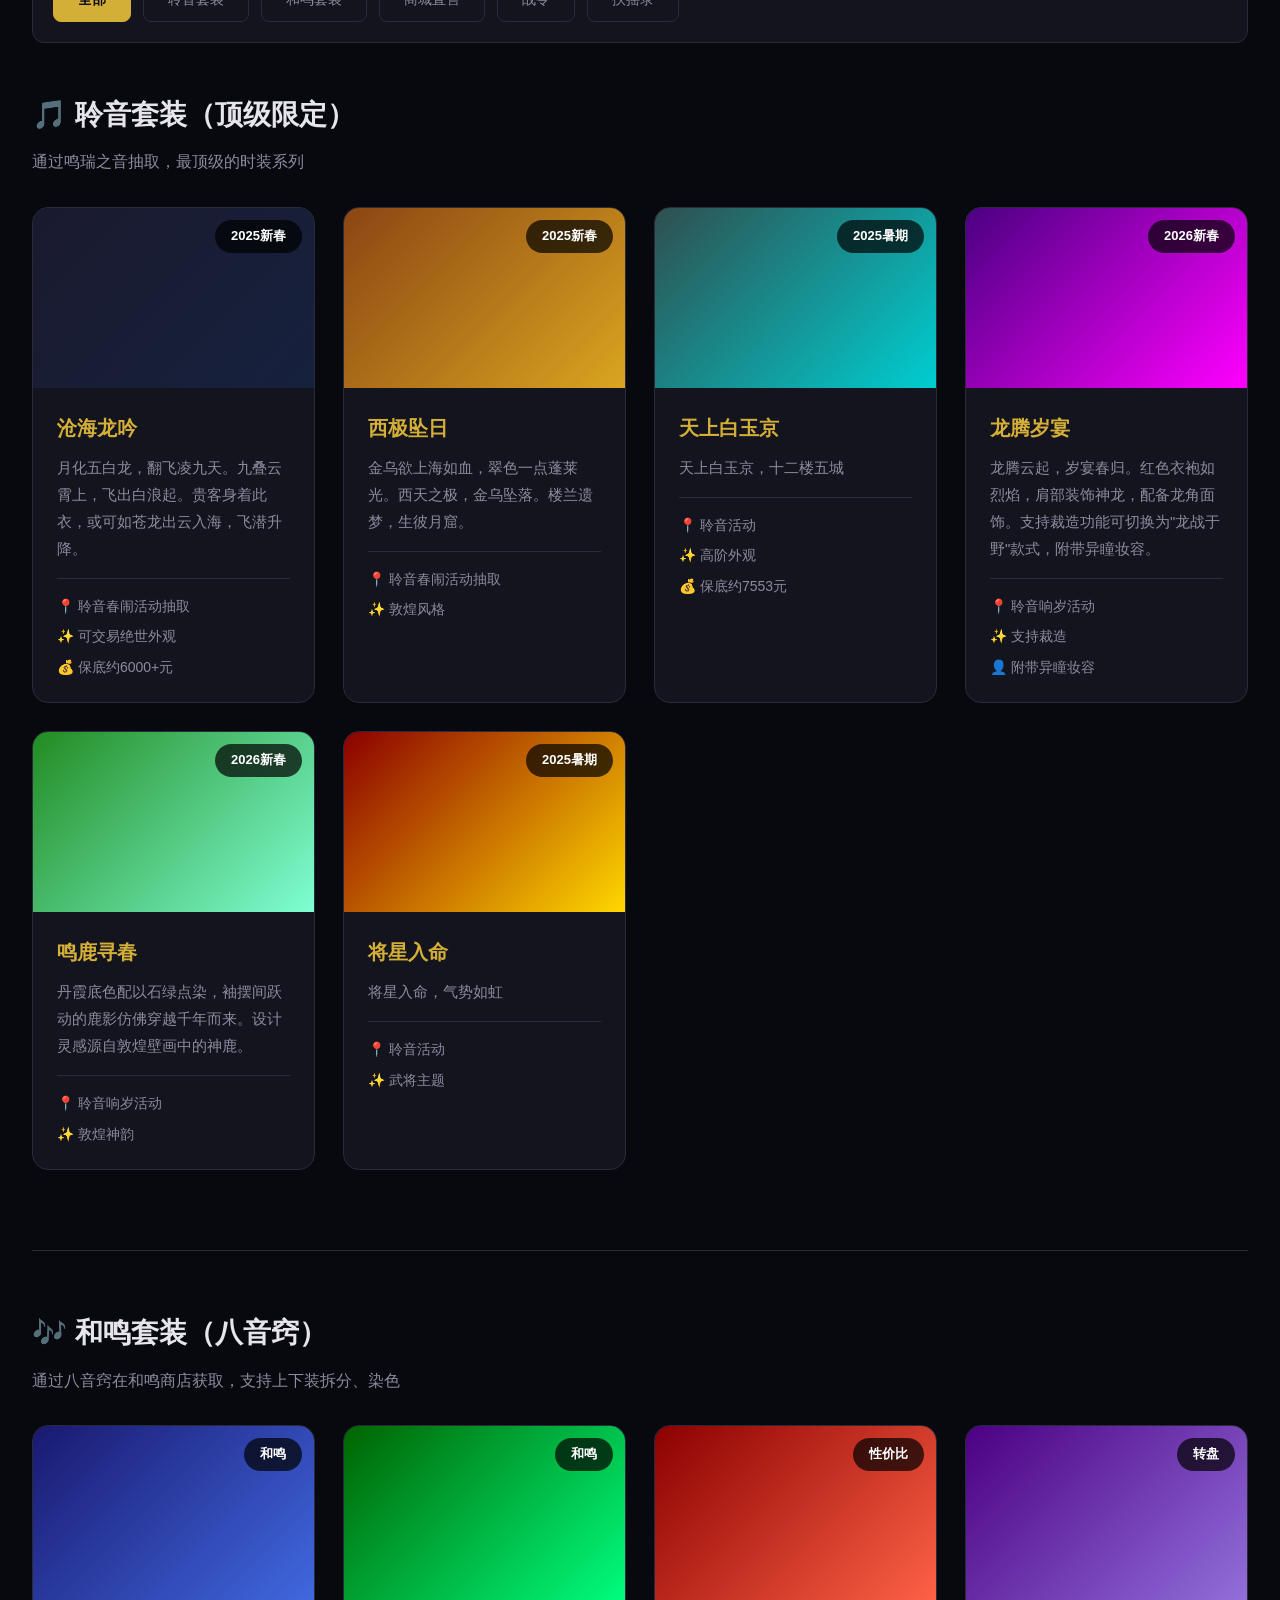
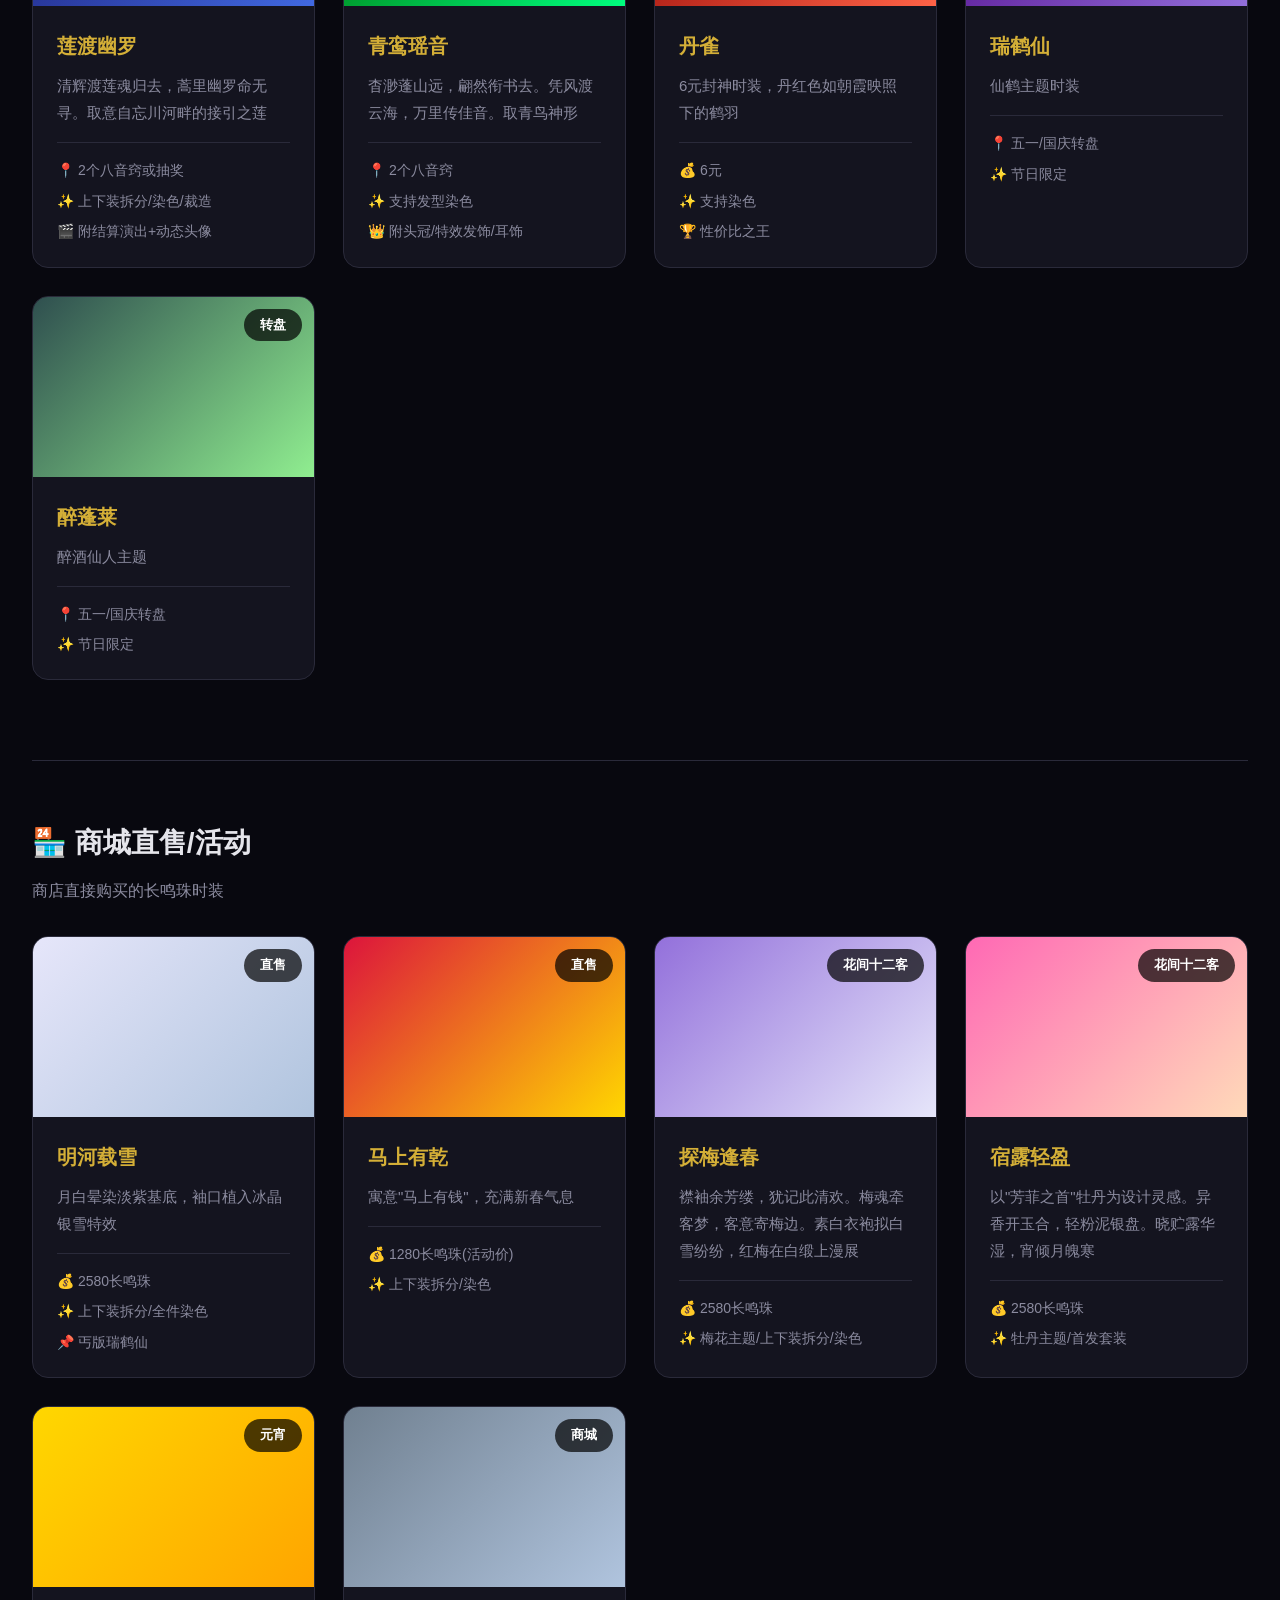
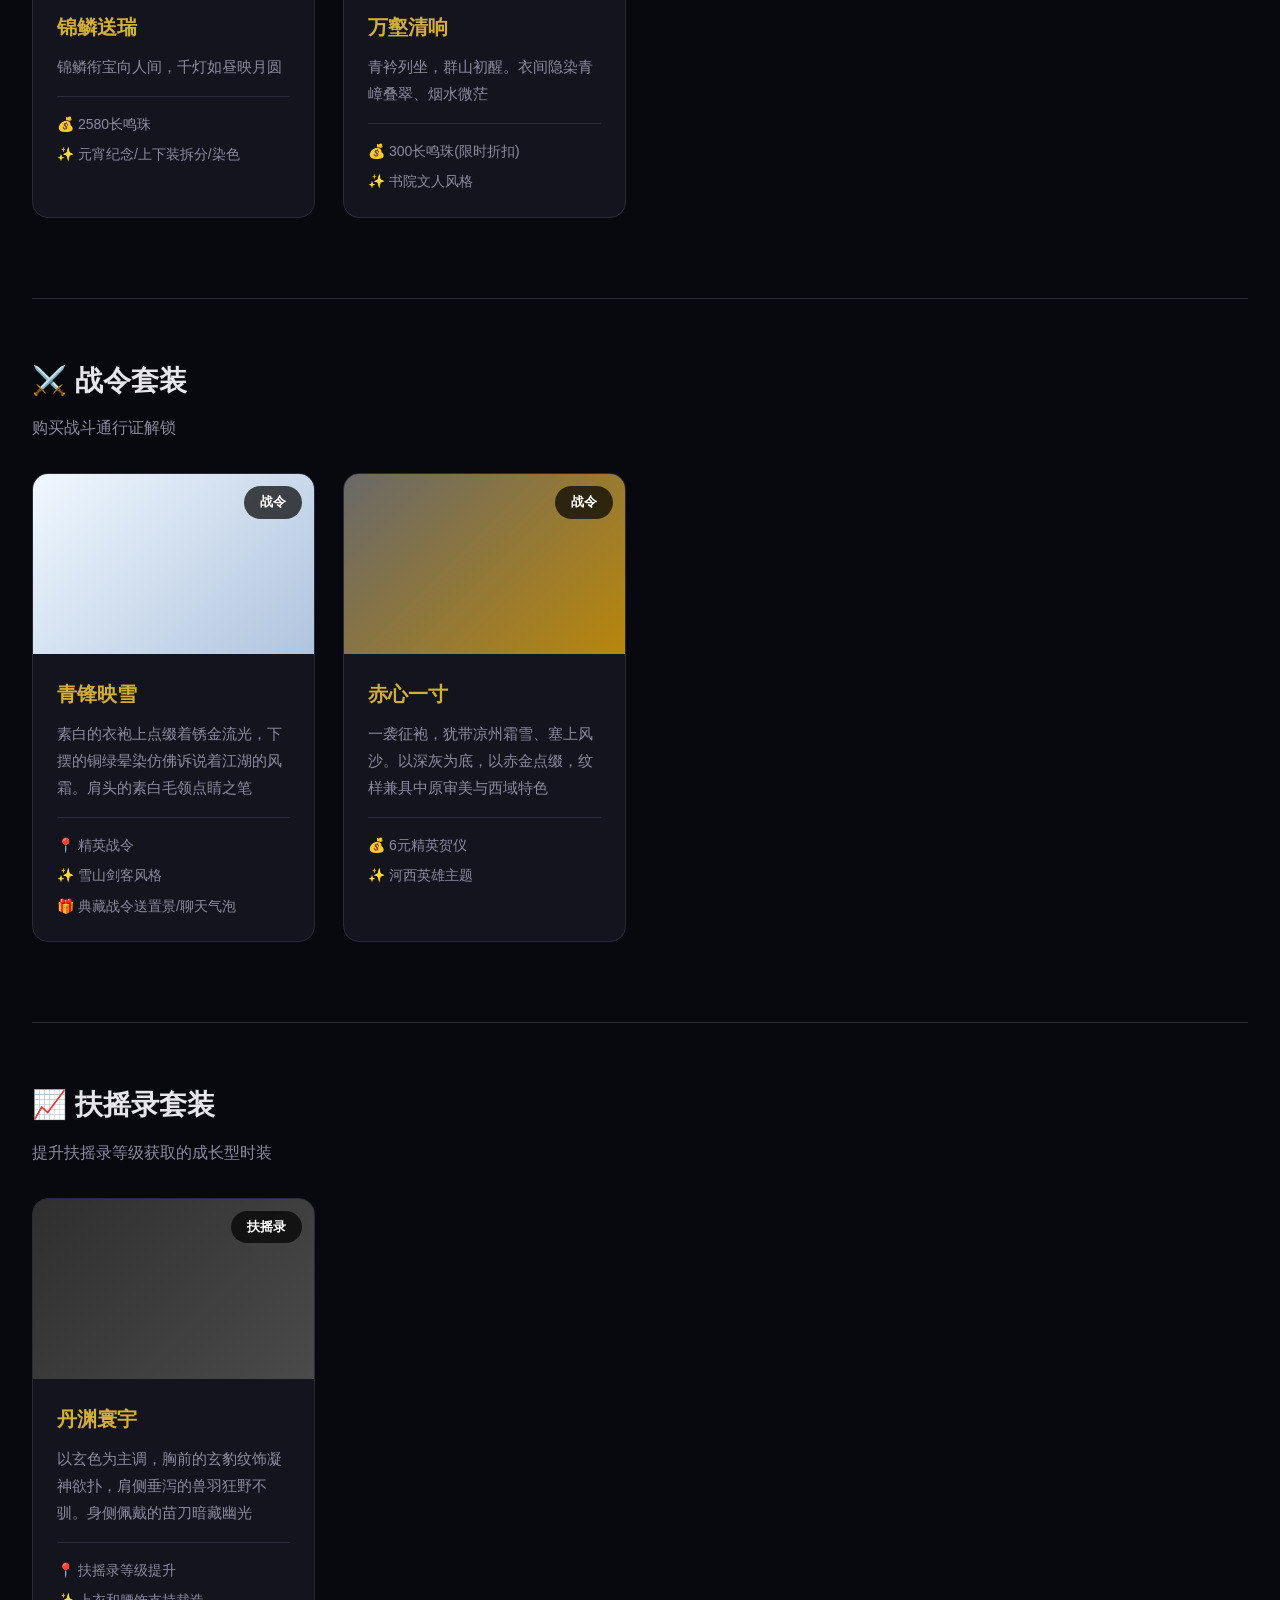
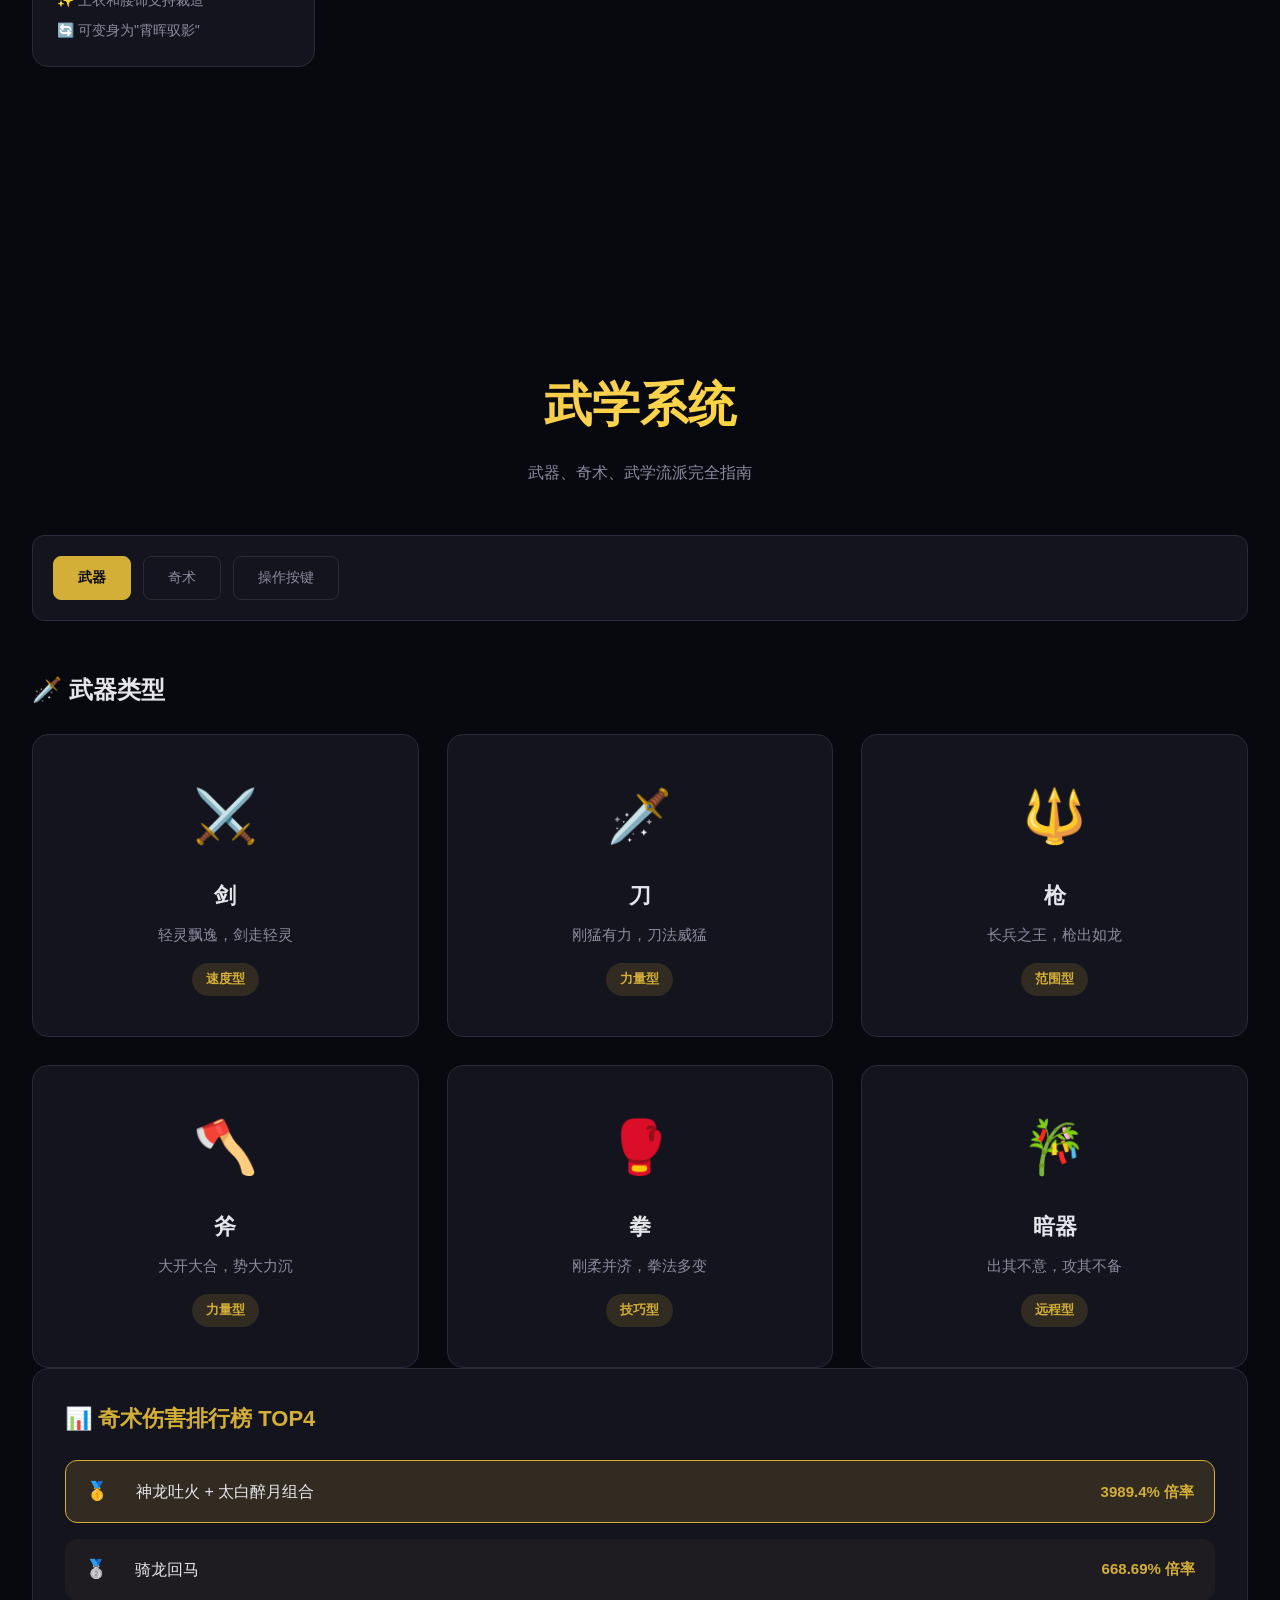
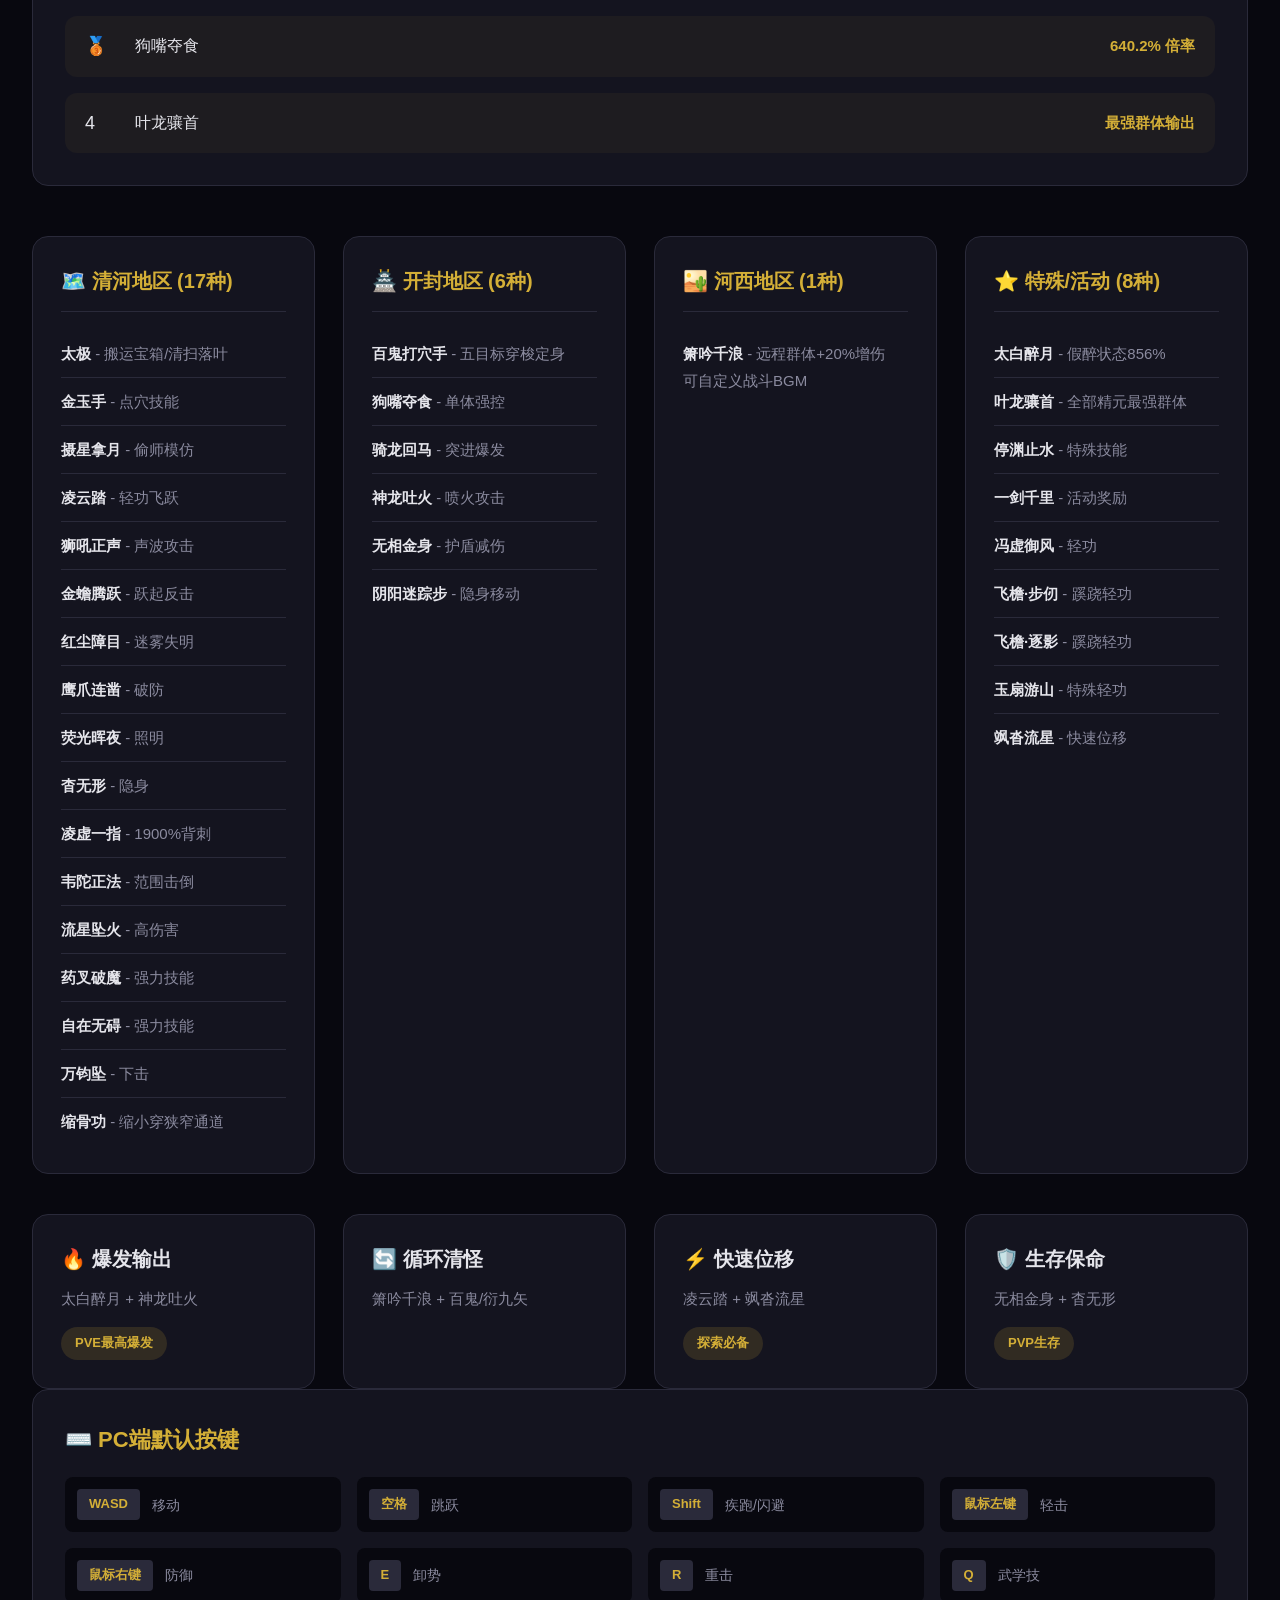
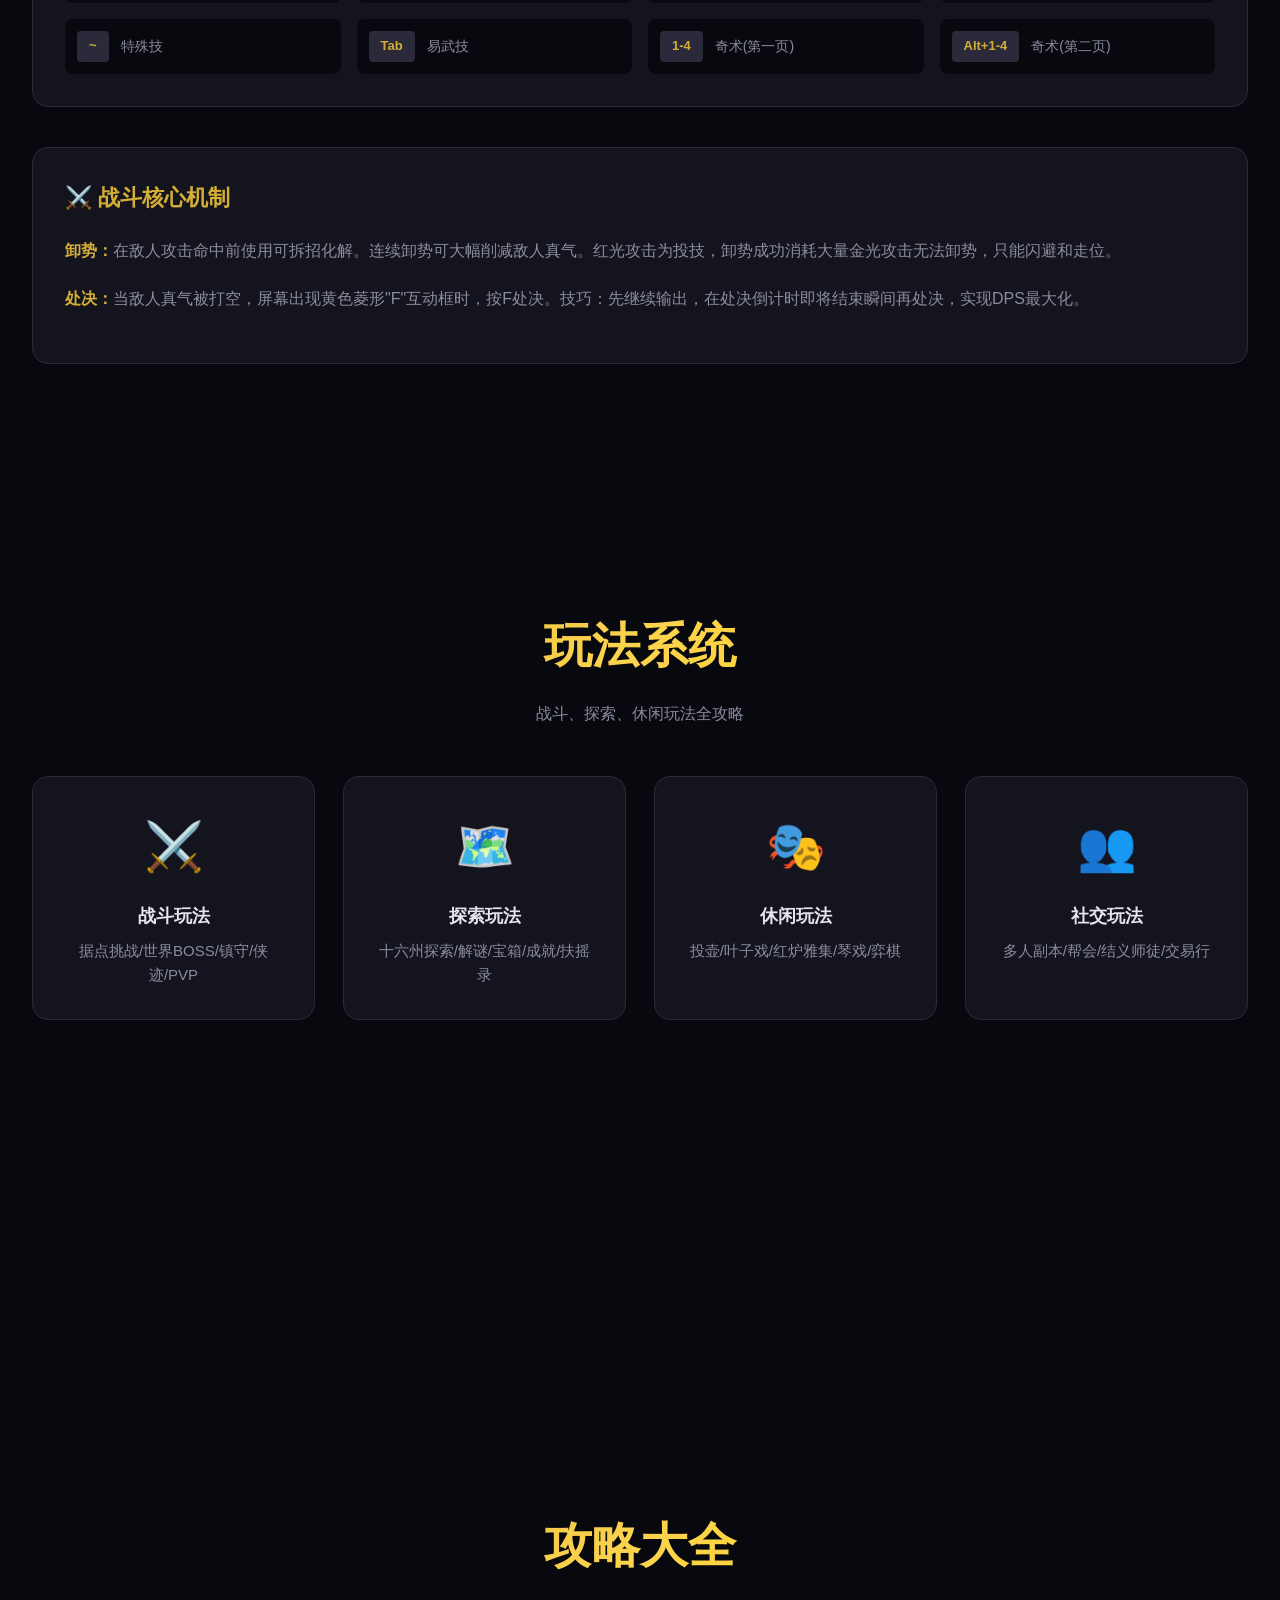
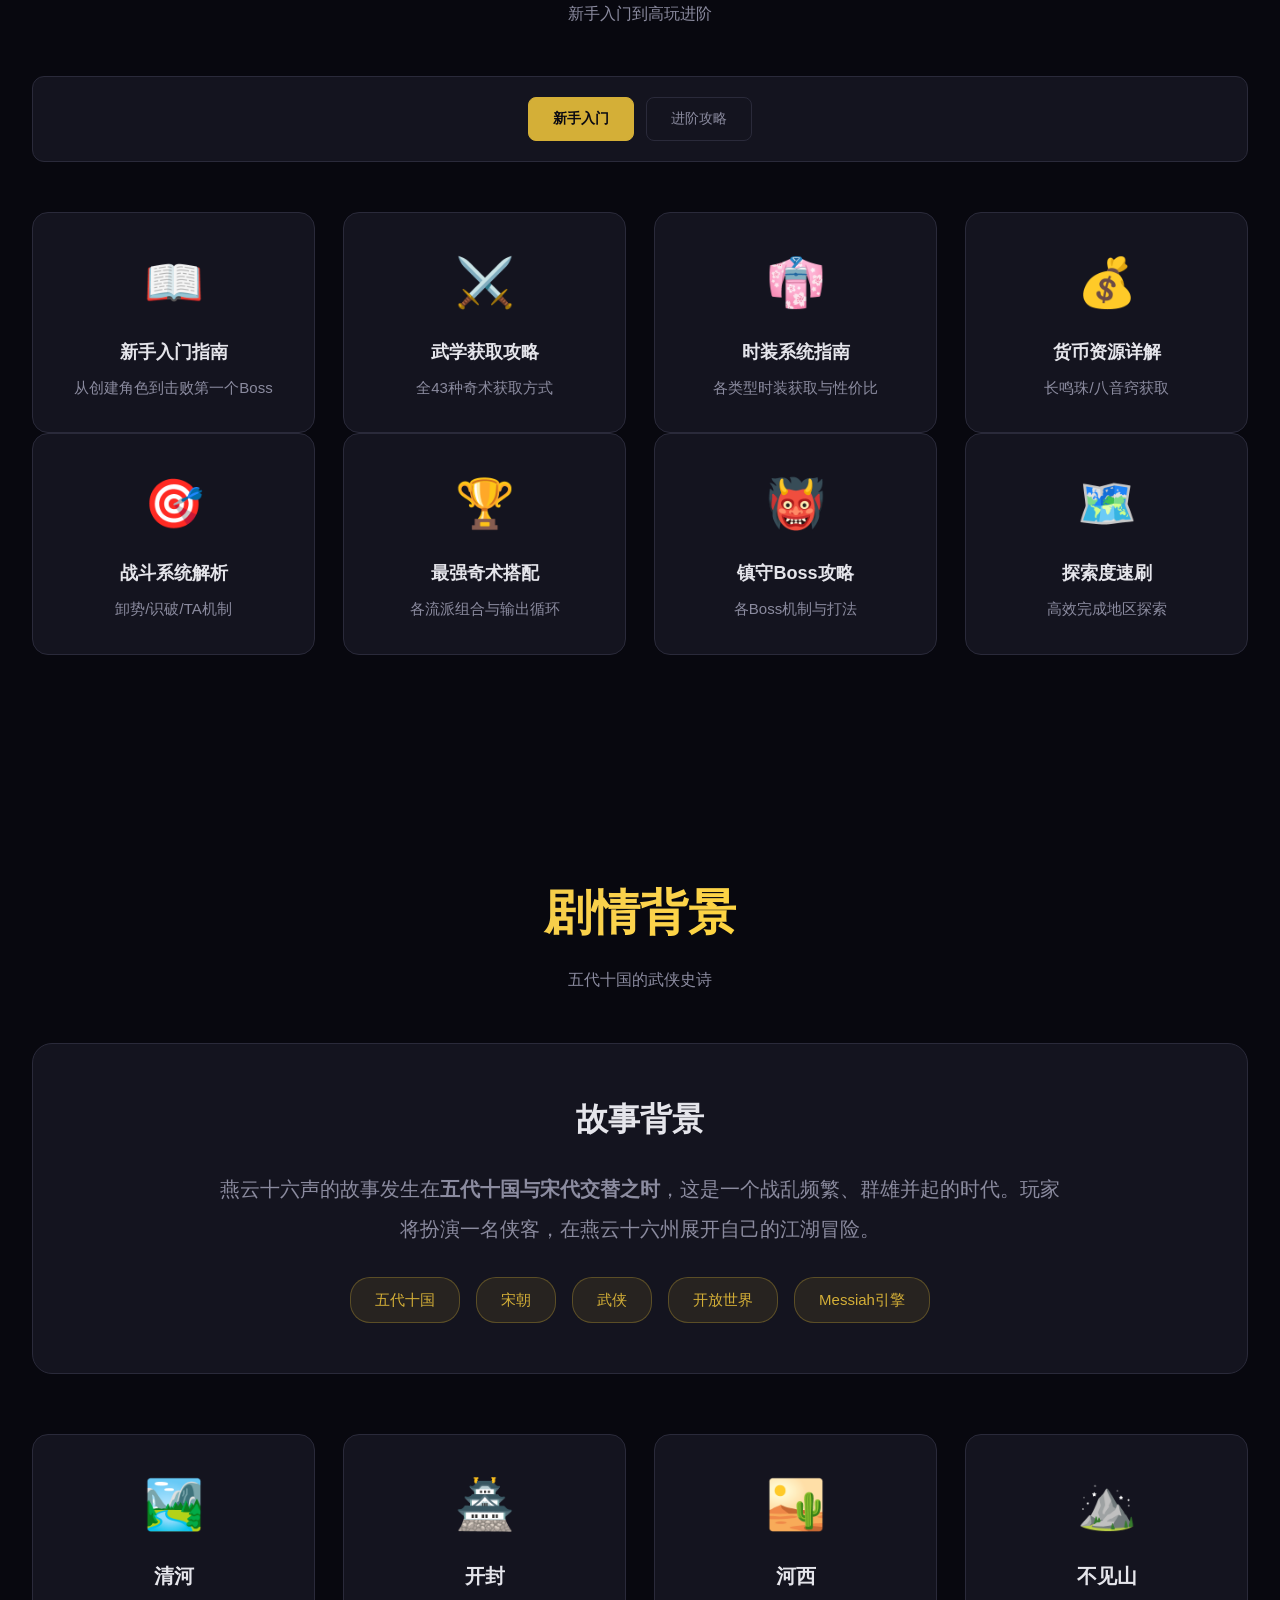
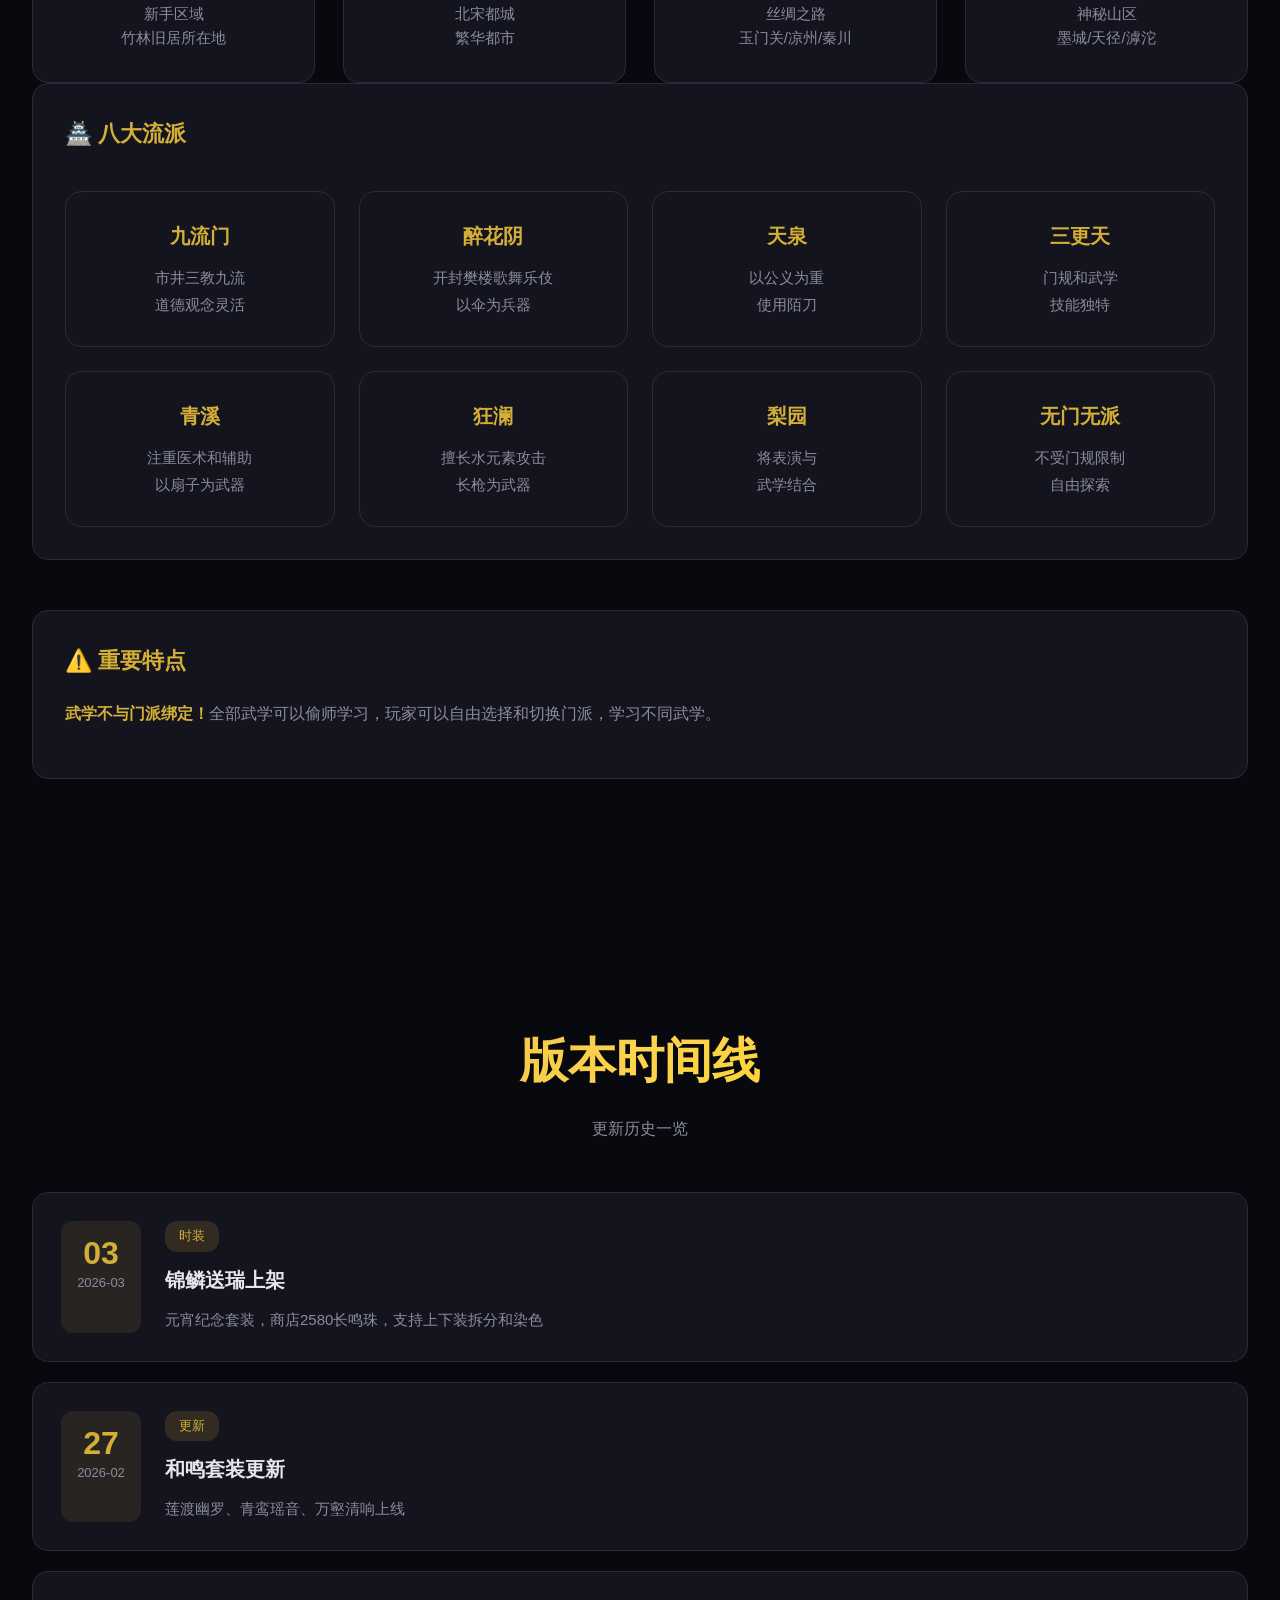
==== commit 8a298016: "优化页面布局：更新LOGO为官方favicon，增加留白和间距，补全缺失样式" ====
--- a/index.html
+++ b/index.html
@@ -78,18 +78,19 @@
 }
 
 .logo-icon {
-  font-size: 36px;
+  width: 42px;
+  height: 42px;
+  background-size: contain;
+  background-repeat: no-repeat;
+  background-position: center;
   filter: drop-shadow(0 0 8px rgba(212, 175, 55, 0.3));
 }
 
 .logo-text {
-  font-size: 26px;
-  font-weight: 800;
-  background: var(--gradient-gold);
-  -webkit-background-clip: text;
-  -webkit-text-fill-color: transparent;
-  background-clip: text;
-  letter-spacing: 2px;
+  font-size: 22px;
+  font-weight: 700;
+  color: var(--text);
+  letter-spacing: 1px;
 }
 
 .logo-sub {
@@ -152,7 +153,7 @@
 /* Hero 区域优化 */
 .hero {
   position: relative;
-  padding: 140px 0 100px;
+  padding: 150px 0 110px;
   background: var(--gradient-dark);
   text-align: center;
   overflow: hidden;
@@ -604,6 +605,1046 @@
   border-top: 1px solid var(--border);
 }
 
+/* 通用区块样式 */
+.section {
+  padding: 100px 0 60px;
+  min-height: 100vh;
+}
+
+.page-header {
+  text-align: center;
+  padding: 60px 0 50px;
+}
+
+.section-title {
+  font-size: 48px;
+  font-weight: 800;
+  background: var(--gradient-gold);
+  -webkit-background-clip: text;
+  -webkit-text-fill-color: transparent;
+  background-clip: text;
+  margin-bottom: 16px;
+}
+
+.section-desc {
+  color: var(--text-muted);
+  font-size: 16px;
+}
+
+/* 时装相关样式 */
+.fashion-grid {
+  display: grid;
+  grid-template-columns: repeat(4, 1fr);
+  gap: 28px;
+  margin-bottom: 60px;
+}
+
+.fashion-item {
+  background: var(--card-bg);
+  border: 1px solid var(--border);
+  border-radius: 16px;
+  overflow: hidden;
+  transition: all 0.3s;
+}
+
+.fashion-item:hover {
+  border-color: var(--accent-gold);
+  transform: translateY(-4px);
+}
+
+.fashion-visual {
+  height: 180px;
+  position: relative;
+}
+
+.fashion-badge {
+  position: absolute;
+  top: 12px;
+  right: 12px;
+  padding: 6px 16px;
+  background: rgba(0, 0, 0, 0.7);
+  border-radius: 20px;
+  font-size: 13px;
+  color: white;
+  font-weight: 600;
+}
+
+.fashion-detail {
+  padding: 24px;
+}
+
+.fashion-detail h3 {
+  font-size: 20px;
+  color: var(--accent-gold);
+  margin-bottom: 10px;
+  font-weight: 600;
+}
+
+.fashion-detail p {
+  font-size: 15px;
+  color: var(--text-muted);
+  margin-bottom: 16px;
+  line-height: 1.8;
+}
+
+.fashion-meta {
+  display: flex;
+  flex-direction: column;
+  gap: 8px;
+  font-size: 14px;
+  color: var(--text-muted);
+  padding-top: 16px;
+  border-top: 1px solid var(--border);
+}
+
+.fashion-group {
+  margin-bottom: 80px;
+}
+
+.fashion-group.active {
+  display: block;
+}
+
+.fashion-group h2 {
+  font-size: 28px;
+  margin-bottom: 12px;
+  color: var(--text);
+}
+
+.fashion-group .group-desc {
+  font-size: 16px;
+  color: var(--text-muted);
+  margin-bottom: 32px;
+}
+
+.fashion-group + .fashion-group {
+  padding-top: 60px;
+  border-top: 1px solid var(--border);
+}
+
+/* 武学相关样式 */
+.weapon-grid {
+  display: grid;
+  grid-template-columns: repeat(3, 1fr);
+  gap: 28px;
+}
+
+.weapon-card {
+  background: var(--card-bg);
+  border: 1px solid var(--border);
+  border-radius: 16px;
+  padding: 40px 28px;
+  text-align: center;
+  transition: all 0.3s;
+}
+
+.weapon-card:hover {
+  border-color: var(--accent-gold);
+  transform: translateY(-4px);
+}
+
+.weapon-icon {
+  font-size: 52px;
+  margin-bottom: 20px;
+}
+
+.weapon-card h3 {
+  font-size: 22px;
+  margin-bottom: 10px;
+}
+
+.weapon-card > p {
+  font-size: 15px;
+  color: var(--text-muted);
+  margin-bottom: 16px;
+}
+
+.martial-tag {
+  display: inline-block;
+  padding: 6px 14px;
+  background: rgba(212, 175, 55, 0.15);
+  color: var(--accent-gold);
+  border-radius: 20px;
+  font-size: 13px;
+  font-weight: 600;
+}
+
+/* 奇术相关样式 */
+.qishu-grid {
+  display: grid;
+  grid-template-columns: repeat(4, 1fr);
+  gap: 28px;
+  margin-bottom: 40px;
+}
+
+.qishu-card {
+  background: var(--card-bg);
+  border: 1px solid var(--border);
+  border-radius: 16px;
+  padding: 28px;
+}
+
+.qishu-card h4 {
+  font-size: 20px;
+  color: var(--accent-gold);
+  margin-bottom: 18px;
+  padding-bottom: 14px;
+  border-bottom: 1px solid var(--border);
+}
+
+.qishu-card ul {
+  list-style: none;
+}
+
+.qishu-card li {
+  font-size: 15px;
+  color: var(--text-muted);
+  padding: 10px 0;
+  border-bottom: 1px solid var(--border);
+  line-height: 1.8;
+}
+
+.qishu-card li:last-child {
+  border-bottom: none;
+}
+
+.qishu-card li strong {
+  color: var(--text);
+}
+
+.qishu-rank {
+  background: var(--card-bg);
+  border: 1px solid var(--border);
+  border-radius: 16px;
+  padding: 32px;
+  margin-bottom: 50px;
+}
+
+.qishu-rank h3 {
+  font-size: 22px;
+  color: var(--accent-gold);
+  margin-bottom: 24px;
+}
+
+.rank-list {
+  display: flex;
+  flex-direction: column;
+  gap: 16px;
+}
+
+.rank-item {
+  display: flex;
+  align-items: center;
+  gap: 18px;
+  padding: 16px 20px;
+  background: rgba(212, 175, 55, 0.05);
+  border-radius: 12px;
+}
+
+.rank-item.top1 {
+  background: rgba(212, 175, 55, 0.15);
+  border: 1px solid var(--accent-gold);
+}
+
+.rank-num {
+  font-size: 18px;
+  width: 32px;
+}
+
+.rank-name {
+  flex: 1;
+  font-size: 16px;
+}
+
+.rank-dmg {
+  font-size: 15px;
+  color: var(--accent-gold);
+  font-weight: 600;
+}
+
+.combo-grid {
+  display: grid;
+  grid-template-columns: repeat(4, 1fr);
+  gap: 28px;
+}
+
+.combo-card {
+  background: var(--card-bg);
+  border: 1px solid var(--border);
+  border-radius: 16px;
+  padding: 28px;
+}
+
+.combo-card h4 {
+  font-size: 20px;
+  margin-bottom: 12px;
+}
+
+.combo-card > p {
+  font-size: 15px;
+  color: var(--text-muted);
+  margin-bottom: 16px;
+}
+
+/* 按键相关样式 */
+.keyboard-section {
+  background: var(--card-bg);
+  border: 1px solid var(--border);
+  border-radius: 16px;
+  padding: 32px;
+  margin-bottom: 40px;
+}
+
+.keyboard-section h3 {
+  font-size: 22px;
+  color: var(--accent-gold);
+  margin-bottom: 20px;
+}
+
+.key-grid {
+  display: grid;
+  grid-template-columns: repeat(4, 1fr);
+  gap: 16px;
+}
+
+.key-item {
+  display: flex;
+  align-items: center;
+  gap: 12px;
+  padding: 12px;
+  background: var(--bg);
+  border-radius: 8px;
+}
+
+.key {
+  display: inline-block;
+  padding: 5px 12px;
+  background: var(--border);
+  border-radius: 4px;
+  font-size: 13px;
+  font-weight: 600;
+  color: var(--accent-gold);
+}
+
+.key-desc {
+  font-size: 14px;
+  color: var(--text-muted);
+}
+
+.mechanic-section {
+  background: var(--card-bg);
+  border: 1px solid var(--border);
+  border-radius: 16px;
+  padding: 32px;
+  margin-bottom: 24px;
+}
+
+.mechanic-section h3 {
+  font-size: 22px;
+  color: var(--accent-gold);
+  margin-bottom: 20px;
+}
+
+.mechanic-section p {
+  font-size: 16px;
+  color: var(--text-muted);
+  line-height: 2;
+  margin-bottom: 16px;
+}
+
+.mechanic-section strong {
+  color: var(--accent-gold);
+}
+
+/* 区域卡片样式 */
+.areas-grid {
+  display: grid;
+  grid-template-columns: repeat(4, 1fr);
+  gap: 28px;
+  margin-top: 40px;
+}
+
+.area-card {
+  background: var(--card-bg);
+  border: 1px solid var(--border);
+  border-radius: 16px;
+  padding: 32px;
+  text-align: center;
+  transition: all 0.3s;
+}
+
+.area-card:hover {
+  border-color: var(--accent-gold);
+}
+
+.area-icon {
+  font-size: 48px;
+  margin-bottom: 16px;
+}
+
+.area-card h3 {
+  font-size: 20px;
+  margin-bottom: 10px;
+}
+
+.area-card p {
+  font-size: 15px;
+  color: var(--text-muted);
+}
+
+/* 流派卡片样式 */
+.faction-grid {
+  display: grid;
+  grid-template-columns: repeat(4, 1fr);
+  gap: 24px;
+  margin-top: 40px;
+}
+
+.faction-card {
+  background: var(--card-bg);
+  border: 1px solid var(--border);
+  border-radius: 16px;
+  padding: 28px;
+  text-align: center;
+}
+
+.faction-card h4 {
+  font-size: 20px;
+  color: var(--accent-gold);
+  margin-bottom: 12px;
+}
+
+.faction-card p {
+  font-size: 15px;
+  color: var(--text-muted);
+  line-height: 1.8;
+}
+
+/* 故事背景样式 */
+.story-intro {
+  background: var(--card-bg);
+  border: 1px solid var(--border);
+  border-radius: 20px;
+  padding: 50px;
+  margin-bottom: 60px;
+  text-align: center;
+}
+
+.story-intro h2 {
+  font-size: 32px;
+  margin-bottom: 24px;
+}
+
+.story-intro > p {
+  font-size: 20px;
+  line-height: 2;
+  color: var(--text-muted);
+  max-width: 850px;
+  margin: 0 auto 28px;
+}
+
+.story-tags {
+  display: flex;
+  justify-content: center;
+  gap: 16px;
+  flex-wrap: wrap;
+}
+
+.story-tag {
+  padding: 10px 24px;
+  background: rgba(212, 175, 55, 0.1);
+  border: 1px solid rgba(212, 175, 55, 0.3);
+  border-radius: 20px;
+  font-size: 15px;
+  color: var(--accent-gold);
+}
+
+/* 新闻列表样式 */
+.news-list-full {
+  display: flex;
+  flex-direction: column;
+  gap: 20px;
+}
+
+.news-item-full {
+  display: flex;
+  gap: 24px;
+  background: var(--card-bg);
+  border: 1px solid var(--border);
+  border-radius: 16px;
+  padding: 28px;
+  transition: all 0.3s;
+}
+
+.news-item-full:hover {
+  border-color: var(--accent-gold);
+}
+
+.news-date-badge {
+  min-width: 80px;
+  text-align: center;
+  padding: 16px;
+  background: rgba(212, 175, 55, 0.1);
+  border-radius: 12px;
+}
+
+.news-day {
+  display: block;
+  font-size: 32px;
+  font-weight: 700;
+  color: var(--accent-gold);
+  line-height: 1;
+}
+
+.news-month {
+  font-size: 13px;
+  color: var(--text-muted);
+}
+
+.news-body {
+  flex: 1;
+}
+
+.news-body .news-tag {
+  display: inline-block;
+  padding: 5px 14px;
+  background: rgba(212, 175, 55, 0.15);
+  color: var(--accent-gold);
+  border-radius: 12px;
+  font-size: 13px;
+  margin-bottom: 12px;
+}
+
+.news-body h3 {
+  font-size: 20px;
+  margin-bottom: 10px;
+}
+
+.news-body p {
+  font-size: 15px;
+  color: var(--text-muted);
+  line-height: 1.8;
+}
+
+/* 快速导航和通用卡片 */
+.quick-links,
+.section-block {
+  padding: 80px 0 60px;
+}
+
+.links-header,
+.section-header {
+  text-align: center;
+  margin-bottom: 50px;
+}
+
+.links-header h2,
+.section-header h2 {
+  font-size: 32px;
+  margin-bottom: 12px;
+}
+
+.links-header p,
+.section-header p {
+  color: var(--text-muted);
+  font-size: 16px;
+}
+
+.links-grid {
+  display: grid;
+  grid-template-columns: repeat(4, 1fr);
+  gap: 28px;
+}
+
+.link-card,
+.gameplay-card {
+  background: var(--card-bg);
+  border: 1px solid var(--border);
+  border-radius: 16px;
+  padding: 32px;
+  text-align: center;
+  cursor: pointer;
+  transition: all 0.3s;
+}
+
+.link-card:hover,
+.gameplay-card:hover {
+  border-color: var(--accent-gold);
+  transform: translateY(-4px);
+  box-shadow: 0 20px 40px rgba(212, 175, 55, 0.15);
+}
+
+.link-icon,
+.gameplay-icon {
+  font-size: 48px;
+  display: block;
+  margin-bottom: 16px;
+}
+
+.link-title,
+.gameplay-card h3 {
+  display: block;
+  font-size: 18px;
+  font-weight: 600;
+  color: var(--text);
+  margin-bottom: 8px;
+}
+
+.link-desc,
+.gameplay-card p {
+  font-size: 15px;
+  color: var(--text-muted);
+}
+
+/* 时装卡片 */
+.fashion-card {
+  background: var(--card-bg);
+  border: 1px solid var(--border);
+  border-radius: 16px;
+  overflow: hidden;
+  transition: all 0.3s;
+}
+
+.fashion-card:hover {
+  border-color: var(--accent-gold);
+  transform: translateY(-4px);
+}
+
+.fashion-img {
+  height: 160px;
+  position: relative;
+  display: flex;
+  align-items: flex-start;
+  justify-content: flex-end;
+  padding: 12px;
+}
+
+.fashion-tag {
+  position: absolute;
+  top: 12px;
+  right: 12px;
+  padding: 4px 12px;
+  background: rgba(0, 0, 0, 0.6);
+  border-radius: 20px;
+  font-size: 12px;
+  color: white;
+  font-weight: 600;
+}
+
+.fashion-tag.hot {
+  background: #8b0000;
+}
+
+.fashion-info {
+  padding: 20px;
+}
+
+.fashion-info h3 {
+  font-size: 18px;
+  color: var(--accent-gold);
+  margin-bottom: 8px;
+  font-weight: 600;
+}
+
+.fashion-info p {
+  font-size: 14px;
+  color: var(--text-muted);
+}
+
+/* 武学卡片 */
+.martial-grid {
+  display: grid;
+  grid-template-columns: repeat(4, 1fr);
+  gap: 28px;
+}
+
+.martial-card {
+  background: var(--card-bg);
+  border: 1px solid var(--border);
+  border-radius: 16px;
+  padding: 32px;
+  text-align: center;
+  transition: all 0.3s;
+}
+
+.martial-card:hover {
+  border-color: var(--accent-gold);
+  transform: translateY(-4px);
+}
+
+.martial-icon {
+  font-size: 48px;
+  display: block;
+  margin-bottom: 16px;
+}
+
+.martial-card h3 {
+  display: block;
+  font-size: 18px;
+  font-weight: 600;
+  color: var(--text);
+  margin-bottom: 8px;
+}
+
+.martial-card p {
+  font-size: 14px;
+  color: var(--text-muted);
+  margin-bottom: 12px;
+}
+
+/* 按钮样式 */
+.hero-cta {
+  text-align: center;
+  margin-top: 50px;
+}
+
+.official-site-btn {
+  display: inline-block;
+  padding: 18px 56px;
+  background: var(--gradient-gold);
+  color: var(--primary);
+  font-size: 18px;
+  font-weight: 700;
+  text-decoration: none;
+  border-radius: 8px;
+  transition: all 0.3s;
+  letter-spacing: 2px;
+  box-shadow: 0 4px 20px rgba(212, 175, 55, 0.3);
+}
+
+.official-site-btn:hover {
+  transform: translateY(-4px);
+  box-shadow: 0 8px 30px rgba(212, 175, 55, 0.5);
+  filter: brightness(1.1);
+}
+
+/* 工具展示区 */
+.tools-showcase {
+  display: grid;
+  grid-template-columns: repeat(4, 1fr);
+  gap: 28px;
+  margin-bottom: 60px;
+}
+
+.tool-box {
+  background: var(--card-bg);
+  border: 1px solid var(--border);
+  border-radius: 16px;
+  padding: 40px 28px;
+  text-align: center;
+  cursor: pointer;
+  transition: all 0.3s;
+}
+
+.tool-box:hover {
+  border-color: var(--accent-gold);
+  transform: translateY(-4px);
+}
+
+.tool-box span {
+  font-size: 52px;
+  display: block;
+  margin-bottom: 16px;
+}
+
+.tool-box h3 {
+  font-size: 18px;
+  margin-bottom: 10px;
+}
+
+.tool-box p {
+  font-size: 15px;
+  color: var(--text-muted);
+}
+
+/* 弹窗样式 */
+.tool-modal {
+  display: none;
+  position: fixed;
+  top: 0;
+  left: 0;
+  right: 0;
+  bottom: 0;
+  background: rgba(0, 0, 0, 0.85);
+  z-index: 2000;
+  align-items: center;
+  justify-content: center;
+  padding: 20px;
+}
+
+.tool-modal.active {
+  display: flex;
+}
+
+.tool-modal-content {
+  background: var(--card-bg);
+  border: 1px solid var(--border);
+  border-radius: 24px;
+  padding: 40px;
+  max-width: 500px;
+  width: 100%;
+  position: relative;
+  max-height: 85vh;
+  overflow-y: auto;
+}
+
+.close-btn {
+  position: absolute;
+  top: 20px;
+  right: 24px;
+  font-size: 32px;
+  color: var(--text-muted);
+  cursor: pointer;
+  transition: all 0.3s;
+  width: 40px;
+  height: 40px;
+  display: flex;
+  align-items: center;
+  justify-content: center;
+  border-radius: 50%;
+}
+
+.close-btn:hover {
+  color: #8b0000;
+  background: rgba(255, 255, 255, 0.1);
+}
+
+.tool-modal-content h2 {
+  font-size: 24px;
+  color: var(--accent-gold);
+  margin-bottom: 24px;
+  text-align: center;
+}
+
+.sim-preview-area {
+  background: var(--bg);
+  border-radius: 16px;
+  padding: 40px;
+  text-align: center;
+  margin-bottom: 24px;
+}
+
+.sim-character {
+  font-size: 80px;
+  margin-bottom: 16px;
+}
+
+.sim-result {
+  font-size: 16px;
+  color: var(--text-muted);
+}
+
+.sim-controls {
+  display: flex;
+  flex-direction: column;
+  gap: 12px;
+  margin-bottom: 20px;
+}
+
+.sim-controls select,
+.calc-form input,
+.calc-form select {
+  padding: 14px;
+  background: var(--bg);
+  border: 1px solid var(--border);
+  border-radius: 10px;
+  color: var(--text);
+  font-size: 15px;
+  width: 100%;
+}
+
+.sim-btn,
+.calc-form button {
+  width: 100%;
+  padding: 16px;
+  background: var(--accent-gold);
+  border: none;
+  border-radius: 10px;
+  color: var(--primary);
+  font-size: 16px;
+  font-weight: 600;
+  cursor: pointer;
+  transition: all 0.3s;
+}
+
+.sim-btn:hover,
+.calc-form button:hover {
+  filter: brightness(1.1);
+}
+
+.calc-form {
+  display: flex;
+  flex-direction: column;
+  gap: 16px;
+  margin-bottom: 24px;
+}
+
+.calc-form label {
+  font-size: 14px;
+  color: var(--text-muted);
+}
+
+.calc-result-area {
+  background: var(--bg);
+  border-radius: 16px;
+  padding: 24px;
+  text-align: center;
+}
+
+.calc-result-area p {
+  color: var(--text-muted);
+  font-size: 15px;
+}
+
+.calc-result-area .price {
+  font-size: 36px;
+  color: var(--accent-gold);
+  font-weight: 700;
+  margin-top: 12px;
+}
+
+/* 英雄信息区域 */
+.hero-info {
+  display: flex;
+  justify-content: center;
+  gap: 40px;
+  margin-bottom: 40px;
+  flex-wrap: wrap;
+  font-size: 15px;
+  color: var(--text-muted);
+}
+
+.hero-description {
+  font-size: 18px;
+  color: var(--text-muted);
+  margin-bottom: 24px;
+}
+
+/* 分隔线样式 */
+.filter-bar,
+.martial-tabs,
+.category-tabs {
+  display: flex;
+  gap: 12px;
+  flex-wrap: wrap;
+  margin-bottom: 50px;
+  padding: 20px;
+  background: var(--card-bg);
+  border-radius: 12px;
+  border: 1px solid var(--border);
+}
+
+.filter-btn,
+.tab-btn {
+  padding: 12px 24px;
+  background: transparent;
+  border: 1px solid var(--border);
+  border-radius: 8px;
+  color: var(--text-muted);
+  font-size: 14px;
+  font-weight: 500;
+  cursor: pointer;
+  transition: all 0.3s;
+}
+
+.filter-btn:hover,
+.filter-btn.active,
+.tab-btn:hover,
+.tab-btn.active {
+  background: var(--accent-gold);
+  border-color: var(--accent-gold);
+  color: var(--primary);
+  font-weight: 600;
+}
+
+/* 战令标签 */
+.view-all-btn {
+  color: var(--accent-gold);
+  text-decoration: none;
+  font-size: 15px;
+  transition: opacity 0.3s;
+}
+
+.view-all-btn:hover {
+  opacity: 0.8;
+  text-decoration: underline;
+}
+
+/* 移动端优化 */
+@media (max-width: 1024px) {
+  .fashion-grid,
+  .martial-grid,
+  .qishu-grid,
+  .combo-grid,
+  .links-grid,
+  .tools-showcase {
+    grid-template-columns: repeat(2, 1fr);
+  }
+  
+  .weapon-grid {
+    grid-template-columns: repeat(2, 1fr);
+  }
+}
+
+@media (max-width: 768px) {
+  .section {
+    padding: 90px 0 40px;
+  }
+  
+  .page-header {
+    padding: 50px 0 40px;
+  }
+  
+  .section-title {
+    font-size: 36px;
+  }
+  
+  .hero h1 {
+    font-size: 40px;
+    letter-spacing: 4px;
+  }
+  
+  .hero .subtitle {
+    font-size: 16px;
+    letter-spacing: 6px;
+  }
+  
+  .hero-stats {
+    gap: 30px;
+  }
+  
+  .stat-number {
+    font-size: 32px;
+  }
+  
+  .fashion-grid,
+  .martial-grid,
+  .qishu-grid,
+  .combo-grid,
+  .links-grid,
+  .weapon-grid,
+  .tools-showcase,
+  .faction-grid,
+  .areas-grid,
+  .key-grid {
+    grid-template-columns: 1fr;
+  }
+  
+  .hero-info {
+    flex-direction: column;
+    gap: 12px;
+  }
+  
+  .footer-content {
+    flex-direction: column;
+    text-align: center;
+  }
+  
+  .footer-links {
+    text-align: center;
+  }
+}
+
 .footer-content {
   display: flex;
   justify-content: space-between;
@@ -720,7 +1761,7 @@
 </style>
 </head>
 <body>
-<nav class="navbar"><div class="nav-container"><a href="#" class="logo" onclick="showSection('home')"><span class="logo-icon">🏮</span><span class="logo-text">燕云十六声</span><span class="logo-sub">权威资料站</span></a><ul class="nav-menu"><li><a onclick="showSection('home')" class="active" data-section="home">首页</a></li><li><a href="appearance.html">外观系统</a></li><li><a href="martial.html">武学</a></li><li></li><li><a href="guide.html">攻略</a></li><li></li><li></li><li></li><li><a href="https://yy163.com" target="_blank" class="nav-official">官网</a></li></ul><button class="mobile-menu-btn" onclick="toggleMobileMenu()">☰</button></div></nav>
+<nav class="navbar"><div class="nav-container"><a href="#" class="logo" onclick="showSection('home')"><div class="logo-icon" style="background-image:url('https://yy163.com/favicon.ico')"></div><span class="logo-text">燕云十六声</span><span class="logo-sub">权威资料站</span></a><ul class="nav-menu"><li><a onclick="showSection('home')" class="active" data-section="home">首页</a></li><li><a href="appearance.html">外观系统</a></li><li><a href="martial.html">武学</a></li><li></li><li><a href="guide.html">攻略</a></li><li></li><li></li><li></li><li><a href="https://yy163.com" target="_blank" class="nav-official">官网</a></li></ul><button class="mobile-menu-btn" onclick="toggleMobileMenu()">☰</button></div></nav>
 
 <section id="home" class="section active">
 <div class="hero"><div class="hero-content"><div class="hero-badge">粉丝自发整理 · 持续更新</div><h1>燕云十六声</h1><p class="subtitle">WHERE WINDS MEET</p><p class="description">开放世界武侠动作角色扮演游戏</p><div class="hero-info"><span>🎮 网易游戏 EVERTONE</span><span>📅 公测 2024.12.27</span><span>🌐 PC/iOS/Android/PS5/Steam</span><span>⚙️ 引擎: Messiah</span></div><div class="hero-stats"><div class="stat-item"><span class="stat-number">4</span><span class="stat-label">大区域</span></div><div class="stat-item"><span class="stat-number">43</span><span class="stat-label">奇术</span></div><div class="stat-item"><span class="stat-number">30+</span><span class="stat-label">时装</span></div><div class="stat-item"><span class="stat-number">8</span><span class="stat-label">门派</span></div></div>
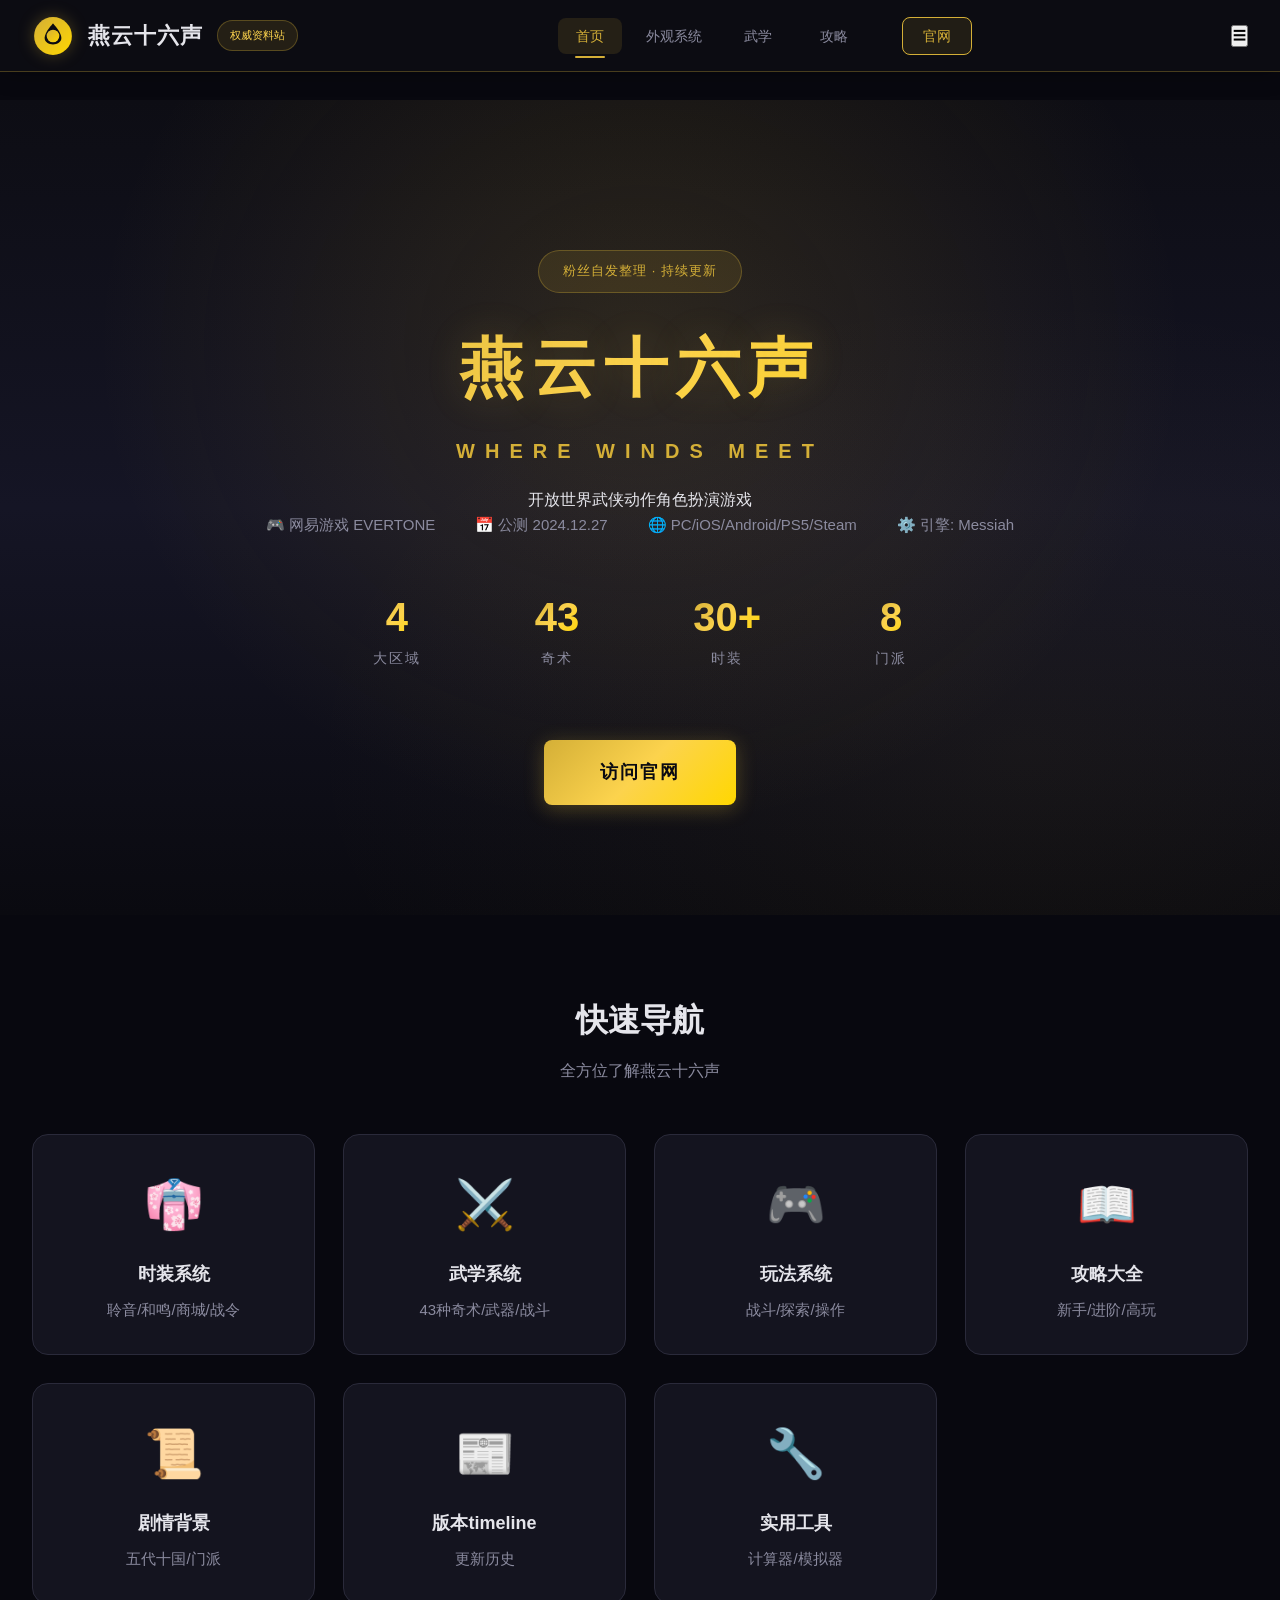
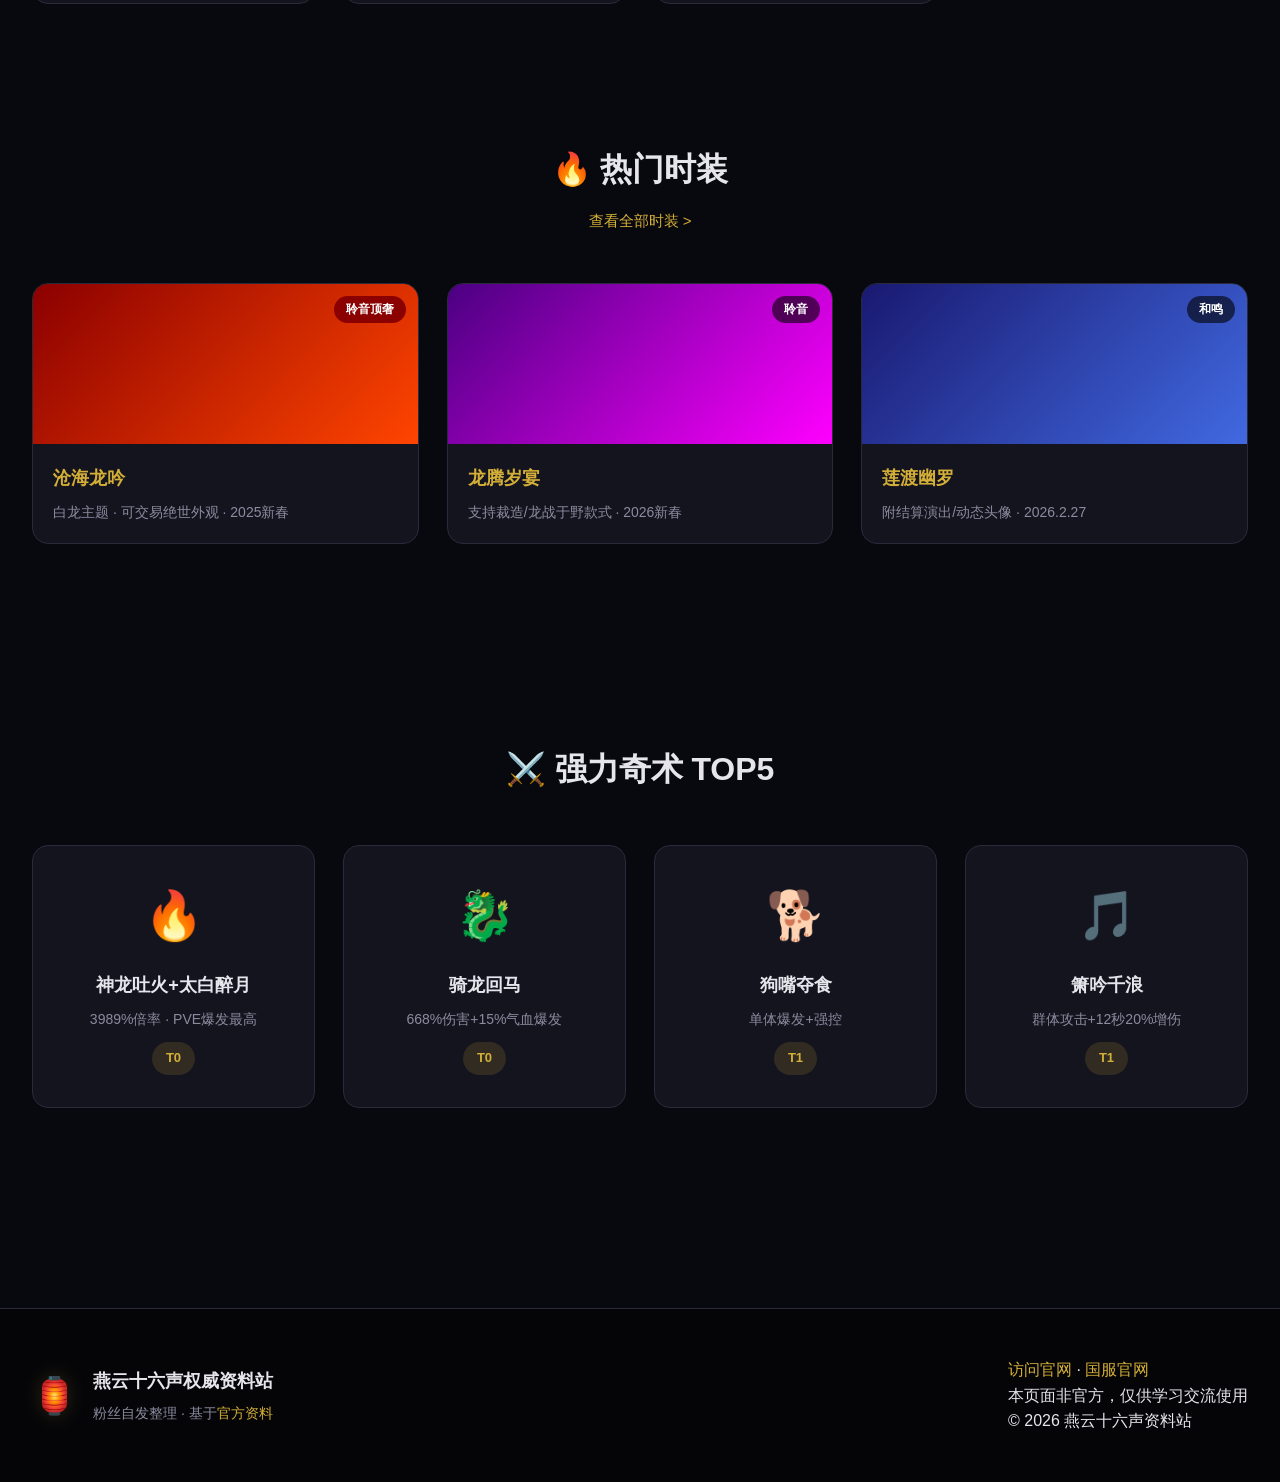
==== commit 365df474: "批量更新所有页面LOGO为SVG图标，修复首页CSS加载问题" ====
--- a/index.html
+++ b/index.html
@@ -39,6 +39,23 @@
   overflow-x: hidden;
 }
 
+/* Section 样式 - 修复首页加载问题 */
+.section {
+  display: none;
+  min-height: 100vh;
+  padding: 100px 0 60px;
+}
+
+.section.active {
+  display: block;
+  animation: fadeIn 0.4s ease;
+}
+
+@keyframes fadeIn {
+  from { opacity: 0; transform: translateY(20px); }
+  to { opacity: 1; transform: translateY(0); }
+}
+
 a {text-decoration: none;color: inherit;transition: color 0.3s;}
 
 .container {
@@ -1761,7 +1778,23 @@
 </style>
 </head>
 <body>
-<nav class="navbar"><div class="nav-container"><a href="#" class="logo" onclick="showSection('home')"><div class="logo-icon" style="background-image:url('https://yy163.com/favicon.ico')"></div><span class="logo-text">燕云十六声</span><span class="logo-sub">权威资料站</span></a><ul class="nav-menu"><li><a onclick="showSection('home')" class="active" data-section="home">首页</a></li><li><a href="appearance.html">外观系统</a></li><li><a href="martial.html">武学</a></li><li></li><li><a href="guide.html">攻略</a></li><li></li><li></li><li></li><li><a href="https://yy163.com" target="_blank" class="nav-official">官网</a></li></ul><button class="mobile-menu-btn" onclick="toggleMobileMenu()">☰</button></div></nav>
+<nav class="navbar"><div class="nav-container"><a href="#" class="logo" onclick="showSection('home')">
+  <div class="logo-icon">
+    <svg viewBox="0 0 100 100" width="100%" height="100%" fill="none" xmlns="http://www.w3.org/2000/svg">
+      <circle cx="50" cy="50" r="45" fill="url(#goldGrad)"/>
+      <path d="M50 20C50 20 30 40 30 55C30 65 40 70 50 70C60 70 70 65 70 55C70 40 50 20 50 20Z" fill="#0a0a12"/>
+      <circle cx="50" cy="50" r="15" fill="url(#goldGrad)"/>
+      <defs>
+        <linearGradient id="goldGrad" x1="0%" y1="0%" x2="100%" y2="100%">
+          <stop offset="0%" style="stop-color:#d4af37"/>
+          <stop offset="100%" style="stop-color:#ffd700"/>
+        </linearGradient>
+      </defs>
+    </svg>
+  </div>
+  <span class="logo-text">燕云十六声</span>
+  <span class="logo-sub">权威资料站</span>
+</a><ul class="nav-menu"><li><a onclick="showSection('home')" class="active" data-section="home">首页</a></li><li><a href="appearance.html">外观系统</a></li><li><a href="martial.html">武学</a></li><li></li><li><a href="guide.html">攻略</a></li><li></li><li></li><li></li><li><a href="https://yy163.com" target="_blank" class="nav-official">官网</a></li></ul><button class="mobile-menu-btn" onclick="toggleMobileMenu()">☰</button></div></nav>
 
 <section id="home" class="section active">
 <div class="hero"><div class="hero-content"><div class="hero-badge">粉丝自发整理 · 持续更新</div><h1>燕云十六声</h1><p class="subtitle">WHERE WINDS MEET</p><p class="description">开放世界武侠动作角色扮演游戏</p><div class="hero-info"><span>🎮 网易游戏 EVERTONE</span><span>📅 公测 2024.12.27</span><span>🌐 PC/iOS/Android/PS5/Steam</span><span>⚙️ 引擎: Messiah</span></div><div class="hero-stats"><div class="stat-item"><span class="stat-number">4</span><span class="stat-label">大区域</span></div><div class="stat-item"><span class="stat-number">43</span><span class="stat-label">奇术</span></div><div class="stat-item"><span class="stat-number">30+</span><span class="stat-label">时装</span></div><div class="stat-item"><span class="stat-number">8</span><span class="stat-label">门派</span></div></div>
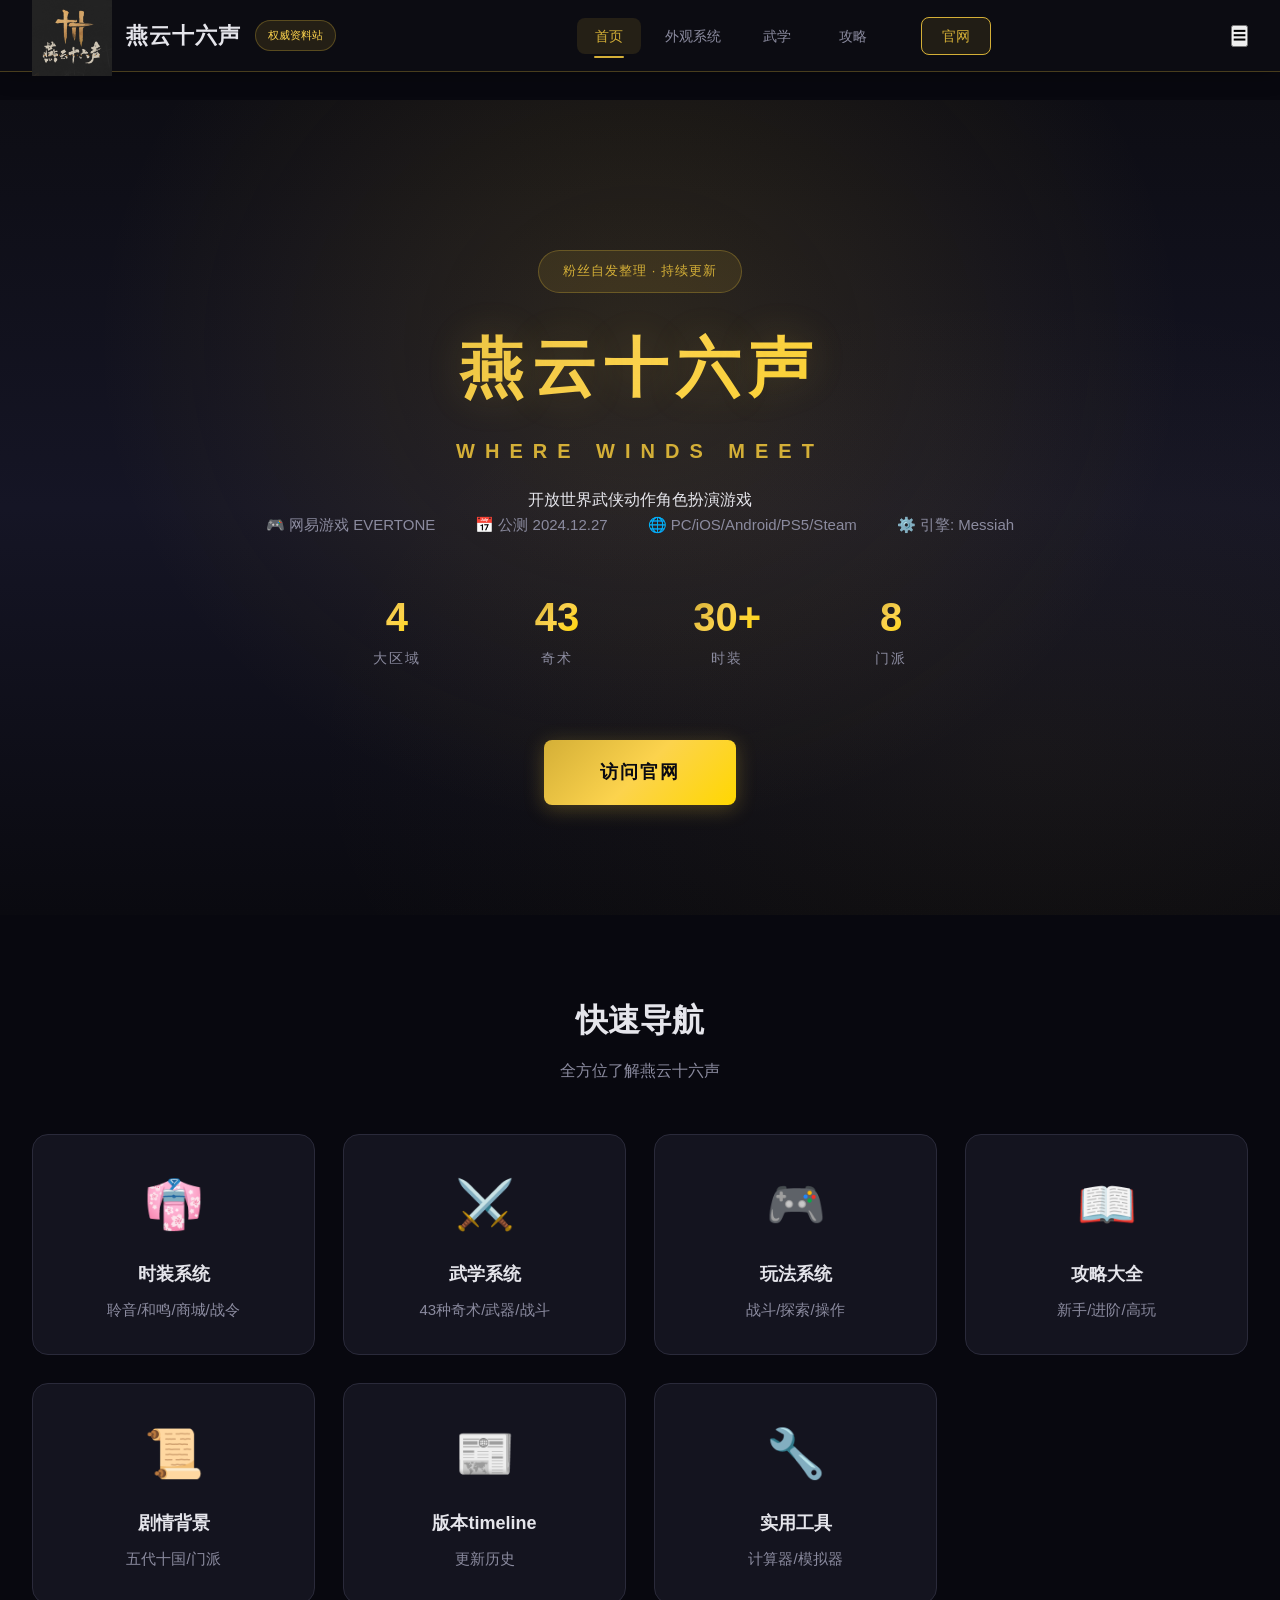
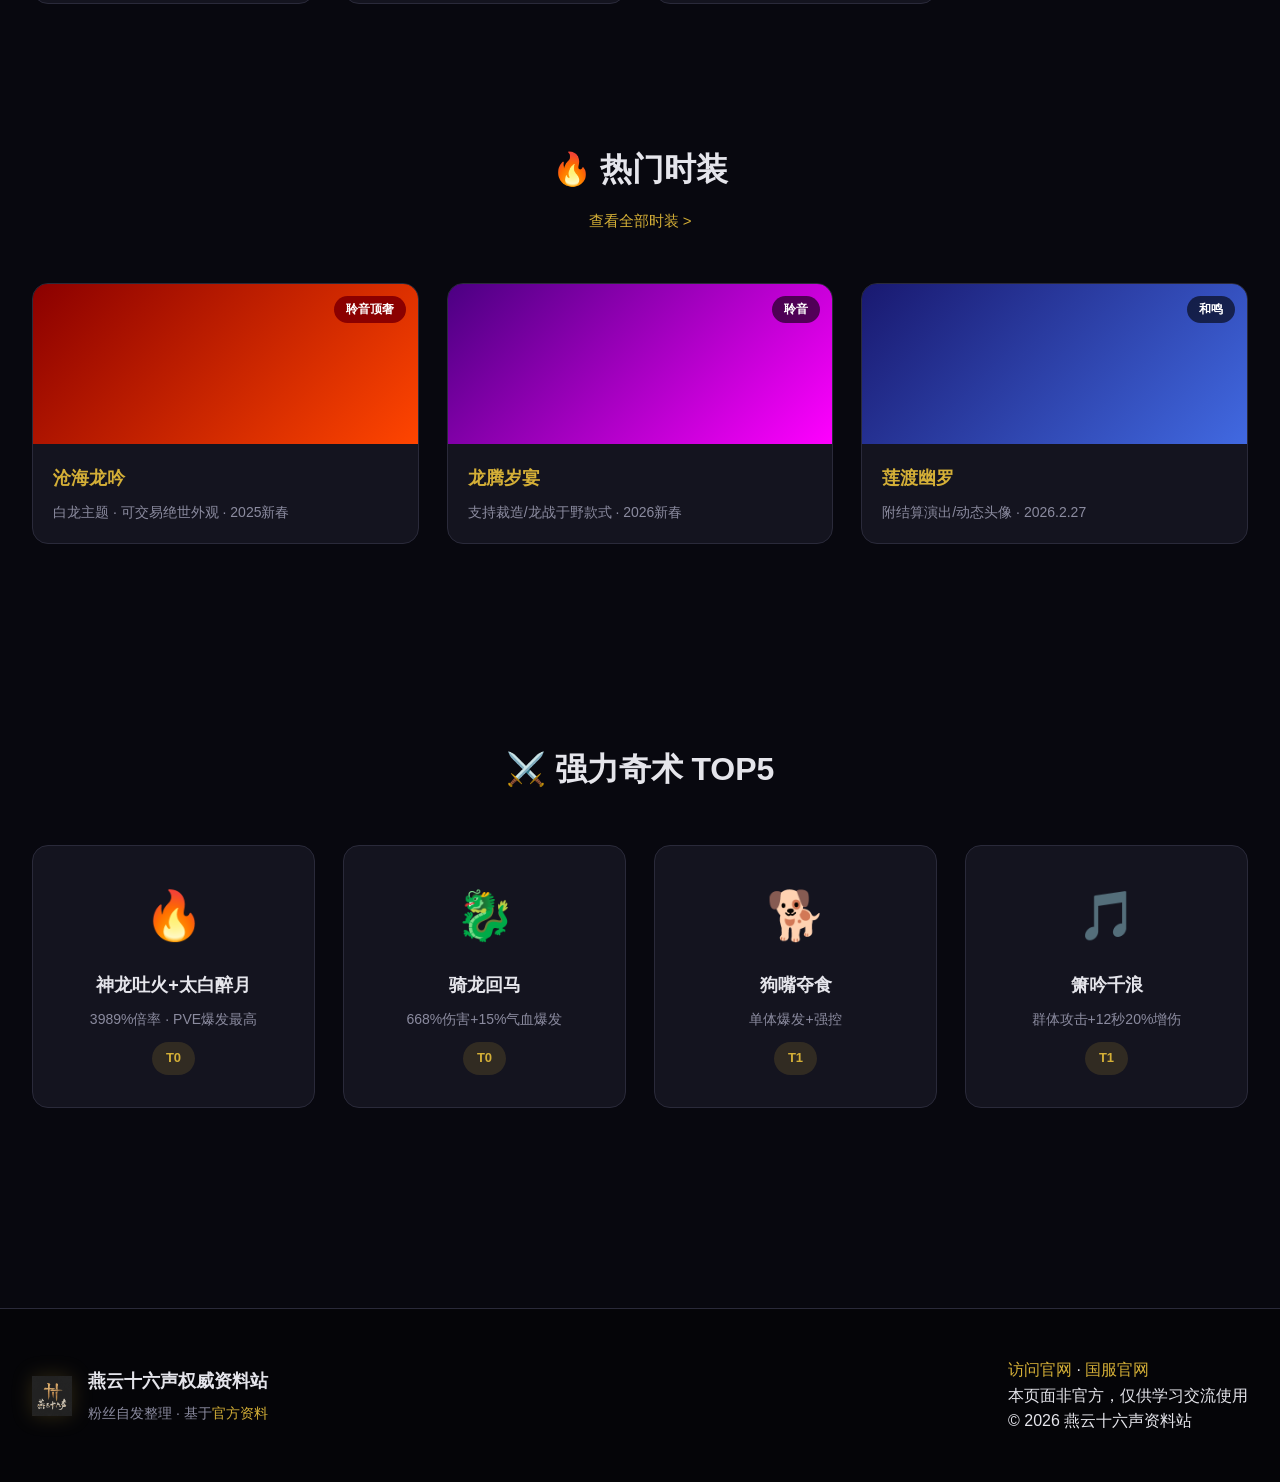
==== commit 76c37cd2: "使用官方燕云十六声LOGO替换SVG图标" ====
--- a/index.html
+++ b/index.html
@@ -95,12 +95,12 @@
 }
 
 .logo-icon {
-  width: 42px;
-  height: 42px;
+  width: 80px;
+  height: 80px;
   background-size: contain;
   background-repeat: no-repeat;
   background-position: center;
-  filter: drop-shadow(0 0 8px rgba(212, 175, 55, 0.3));
+  background-image: url('logo.png');
 }
 
 .logo-text {
@@ -1681,6 +1681,17 @@
   filter: drop-shadow(0 0 10px rgba(212, 175, 55, 0.2));
 }
 
+.footer-logo {
+  width: 40px;
+  height: 40px;
+  background-size: contain;
+  background-repeat: no-repeat;
+  background-position: center;
+  background-image: url('logo.png');
+  filter: drop-shadow(0 0 10px rgba(212, 175, 55, 0.2));
+  display: inline-block;
+}
+
 .footer-brand h3 {
   font-size: 18px;
   margin-bottom: 6px;
@@ -1779,19 +1790,7 @@
 </head>
 <body>
 <nav class="navbar"><div class="nav-container"><a href="#" class="logo" onclick="showSection('home')">
-  <div class="logo-icon">
-    <svg viewBox="0 0 100 100" width="100%" height="100%" fill="none" xmlns="http://www.w3.org/2000/svg">
-      <circle cx="50" cy="50" r="45" fill="url(#goldGrad)"/>
-      <path d="M50 20C50 20 30 40 30 55C30 65 40 70 50 70C60 70 70 65 70 55C70 40 50 20 50 20Z" fill="#0a0a12"/>
-      <circle cx="50" cy="50" r="15" fill="url(#goldGrad)"/>
-      <defs>
-        <linearGradient id="goldGrad" x1="0%" y1="0%" x2="100%" y2="100%">
-          <stop offset="0%" style="stop-color:#d4af37"/>
-          <stop offset="100%" style="stop-color:#ffd700"/>
-        </linearGradient>
-      </defs>
-    </svg>
-  </div>
+  <div class="logo-icon"></div>
   <span class="logo-text">燕云十六声</span>
   <span class="logo-sub">权威资料站</span>
 </a><ul class="nav-menu"><li><a onclick="showSection('home')" class="active" data-section="home">首页</a></li><li><a href="appearance.html">外观系统</a></li><li><a href="martial.html">武学</a></li><li></li><li><a href="guide.html">攻略</a></li><li></li><li></li><li></li><li><a href="https://yy163.com" target="_blank" class="nav-official">官网</a></li></ul><button class="mobile-menu-btn" onclick="toggleMobileMenu()">☰</button></div></nav>
@@ -1910,7 +1909,7 @@
 <div id="qishu-combo" class="tool-modal"><div class="tool-modal-content"><span class="close-btn" onclick="closeTool('qishu-combo')">&times;</span><h2>⚔️ 奇术搭配推荐</h2><div class="calc-result-area" style="text-align:left"><p><strong>🔥 爆发流：</strong>太白醉月 + 神龙吐火</p><p style="margin-top:12px"><strong>🛡️ 生存流：</strong>无相金身 + 杳无形</p><p style="margin-top:12px"><strong>⚡ 跑图流：</strong>凌云踏 + 冯虚御风 + 飒沓流星</p><p style="margin-top:12px"><strong>🎵 辅助流：</strong>箫吟千浪 + 百鬼打穴手</p></div></div></div>
 </div></section>
 
-<footer><div class="container"><div class="footer-content"><div class="footer-brand"><span>🏮</span><div><h3>燕云十六声权威资料站</h3><p>粉丝自发整理 · 基于<a href="https://yy163.com" target="_blank" style="color:var(--accent-gold)">官方资料</a></p></div></div><div class="footer-links"><p><a href="https://yy163.com" target="_blank" class="footer-link">访问官网</a> · <a href="https://www.yysls.cn" target="_blank" class="footer-link">国服官网</a></p><p>本页面非官方，仅供学习交流使用</p><p class="copyright">© 2026 燕云十六声资料站</p></div></div></footer>
+<footer><div class="container"><div class="footer-content"><div class="footer-brand"><span class="footer-logo"></span><div><h3>燕云十六声权威资料站</h3><p>粉丝自发整理 · 基于<a href="https://yy163.com" target="_blank" style="color:var(--accent-gold)">官方资料</a></p></div></div><div class="footer-links"><p><a href="https://yy163.com" target="_blank" class="footer-link">访问官网</a> · <a href="https://www.yysls.cn" target="_blank" class="footer-link">国服官网</a></p><p>本页面非官方，仅供学习交流使用</p><p class="copyright">© 2026 燕云十六声资料站</p></div></div></footer>
 
 <script>
 function showSection(id){document.querySelectorAll('.section').forEach(s=>s.classList.remove('active'));document.getElementById(id).classList.add('active');document.querySelectorAll('.nav-menu a').forEach(l=>l.classList.remove('active'));const a=document.querySelector(`.nav-menu a[data-section="${id}"]`);if(a)a.classList.add('active');window.scrollTo(0,0)}
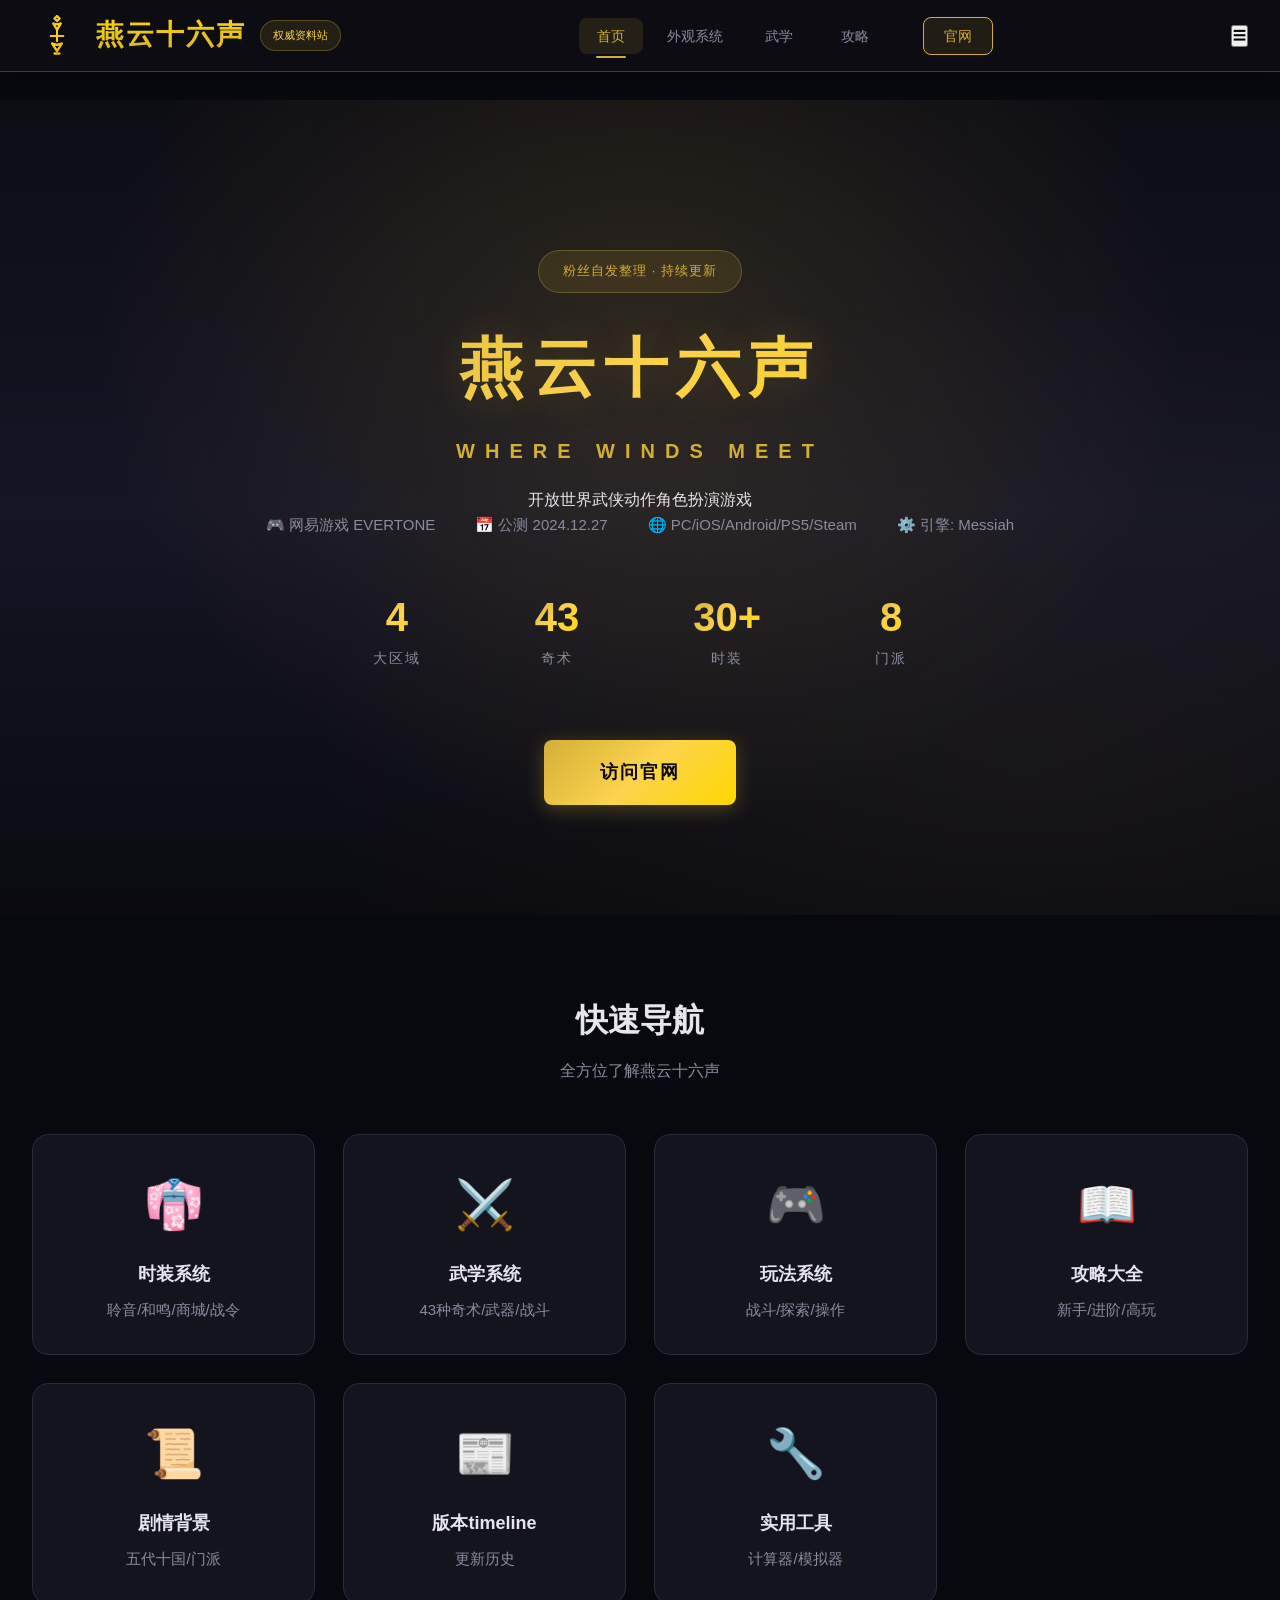
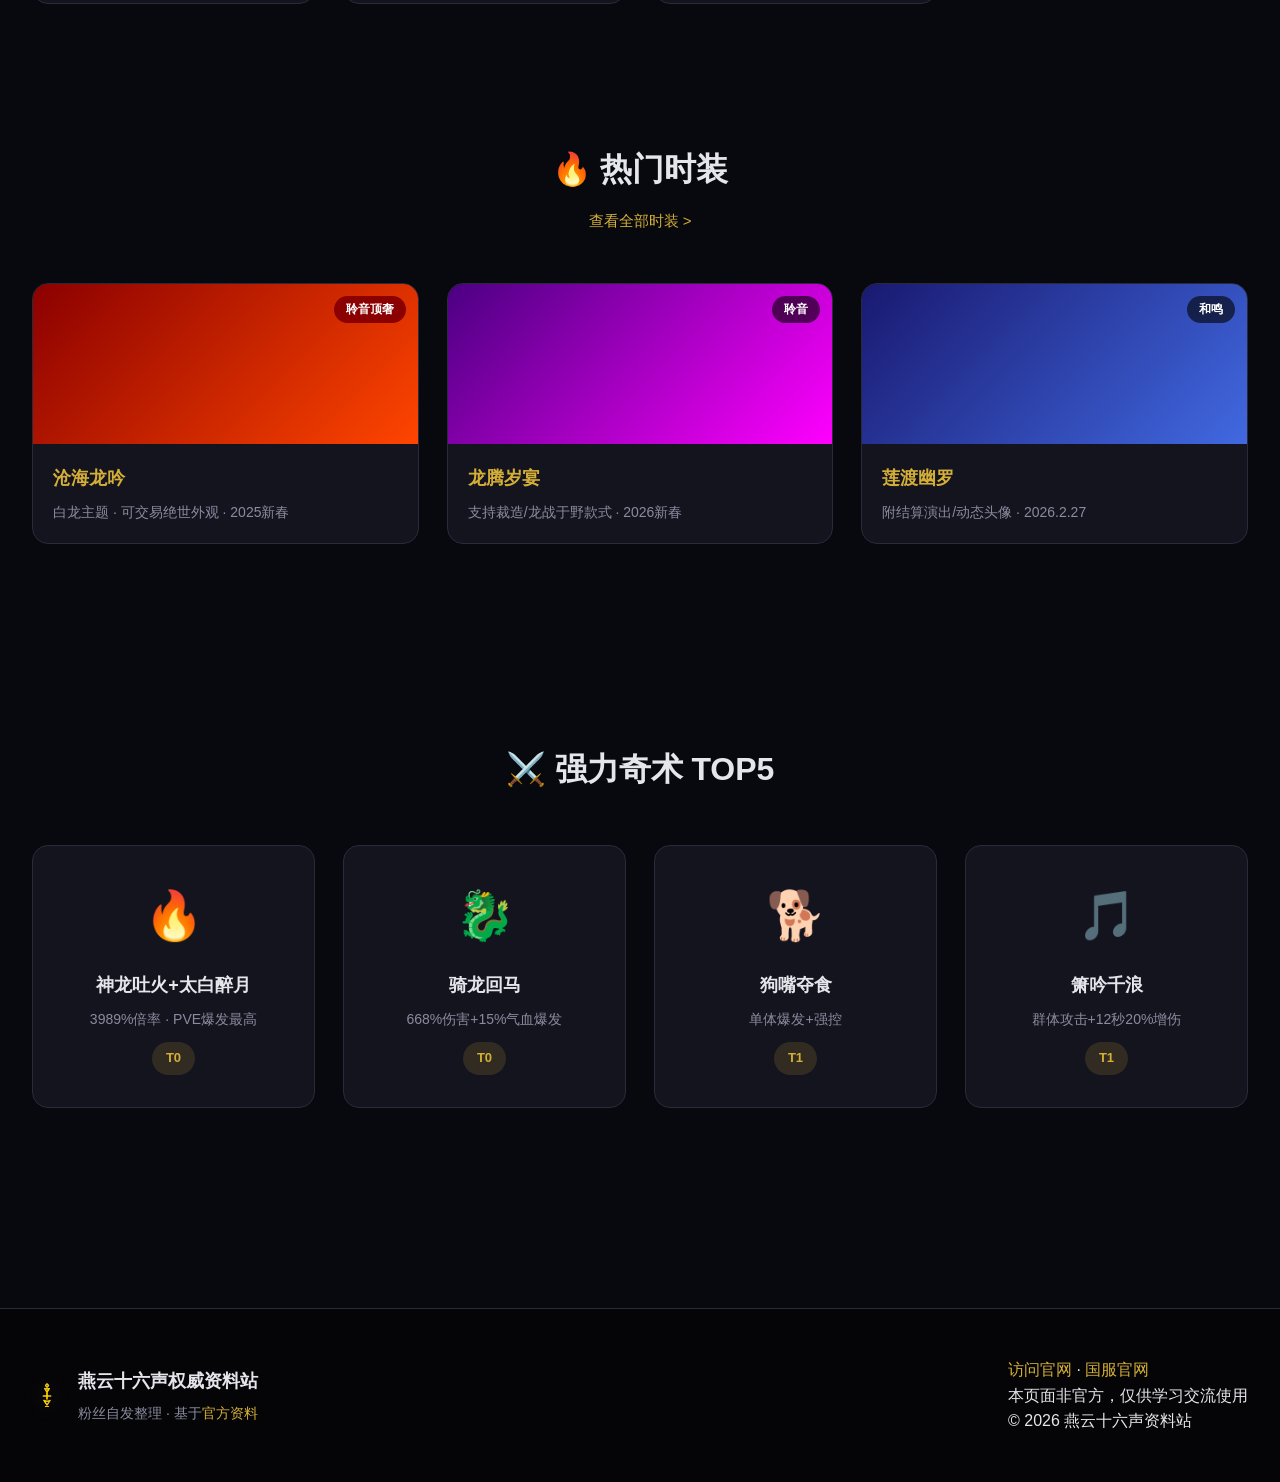
==== commit 0fa0e9bd: "优化LOGO：使用简化的'十六'合体字图标 + 书法字体" ====
--- a/index.html
+++ b/index.html
@@ -95,19 +95,24 @@
 }
 
 .logo-icon {
-  width: 80px;
-  height: 80px;
+  width: 50px;
+  height: 50px;
   background-size: contain;
   background-repeat: no-repeat;
   background-position: center;
-  background-image: url('logo.png');
+  background-image: url('logo-icon.svg');
 }
 
 .logo-text {
-  font-size: 22px;
+  font-size: 28px;
   font-weight: 700;
   color: var(--text);
-  letter-spacing: 1px;
+  letter-spacing: 2px;
+  font-family: "STXingkai", "KaiTi", "楷体", "LiSu", "隶书", serif;
+  background: linear-gradient(180deg, #ffd700 0%, #d4af37 100%);
+  -webkit-background-clip: text;
+  -webkit-text-fill-color: transparent;
+  background-clip: text;
 }
 
 .logo-sub {
@@ -1682,12 +1687,12 @@
 }
 
 .footer-logo {
-  width: 40px;
-  height: 40px;
+  width: 30px;
+  height: 30px;
   background-size: contain;
   background-repeat: no-repeat;
   background-position: center;
-  background-image: url('logo.png');
+  background-image: url('logo-icon.svg');
   filter: drop-shadow(0 0 10px rgba(212, 175, 55, 0.2));
   display: inline-block;
 }
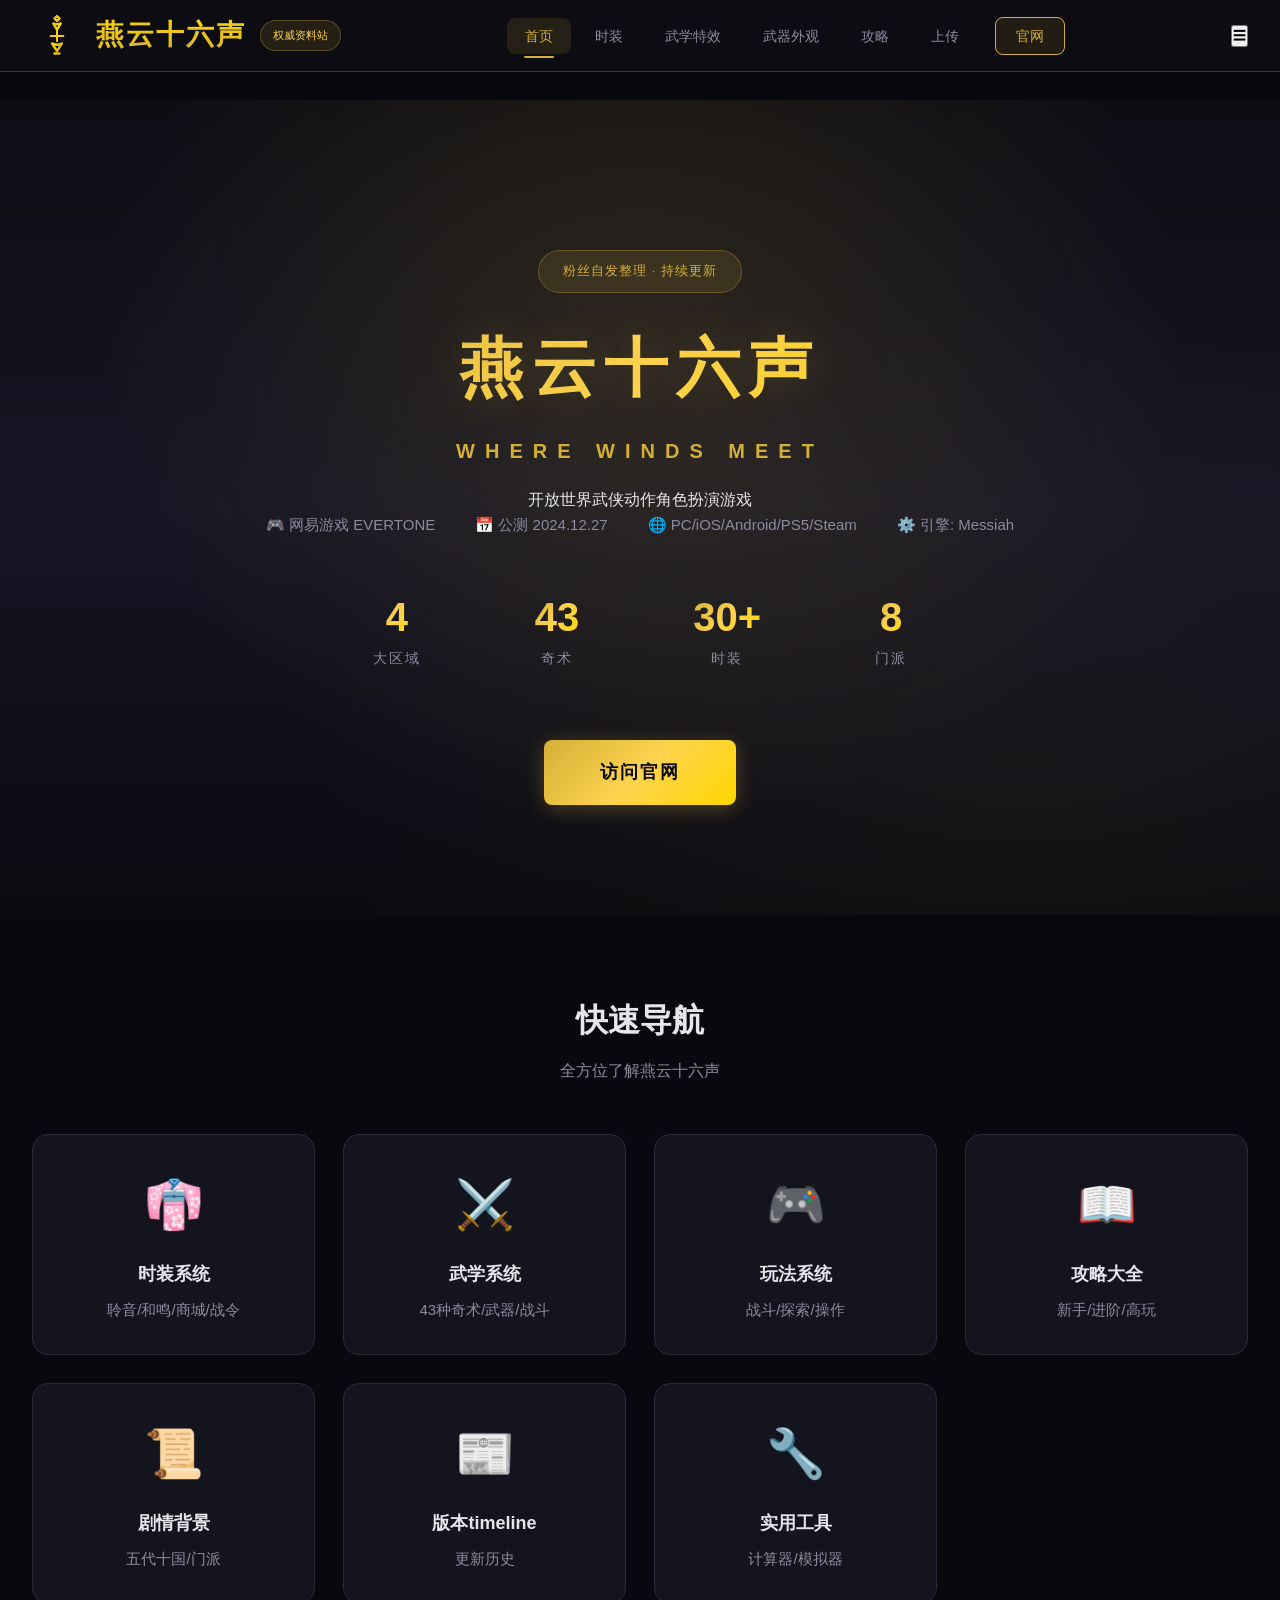
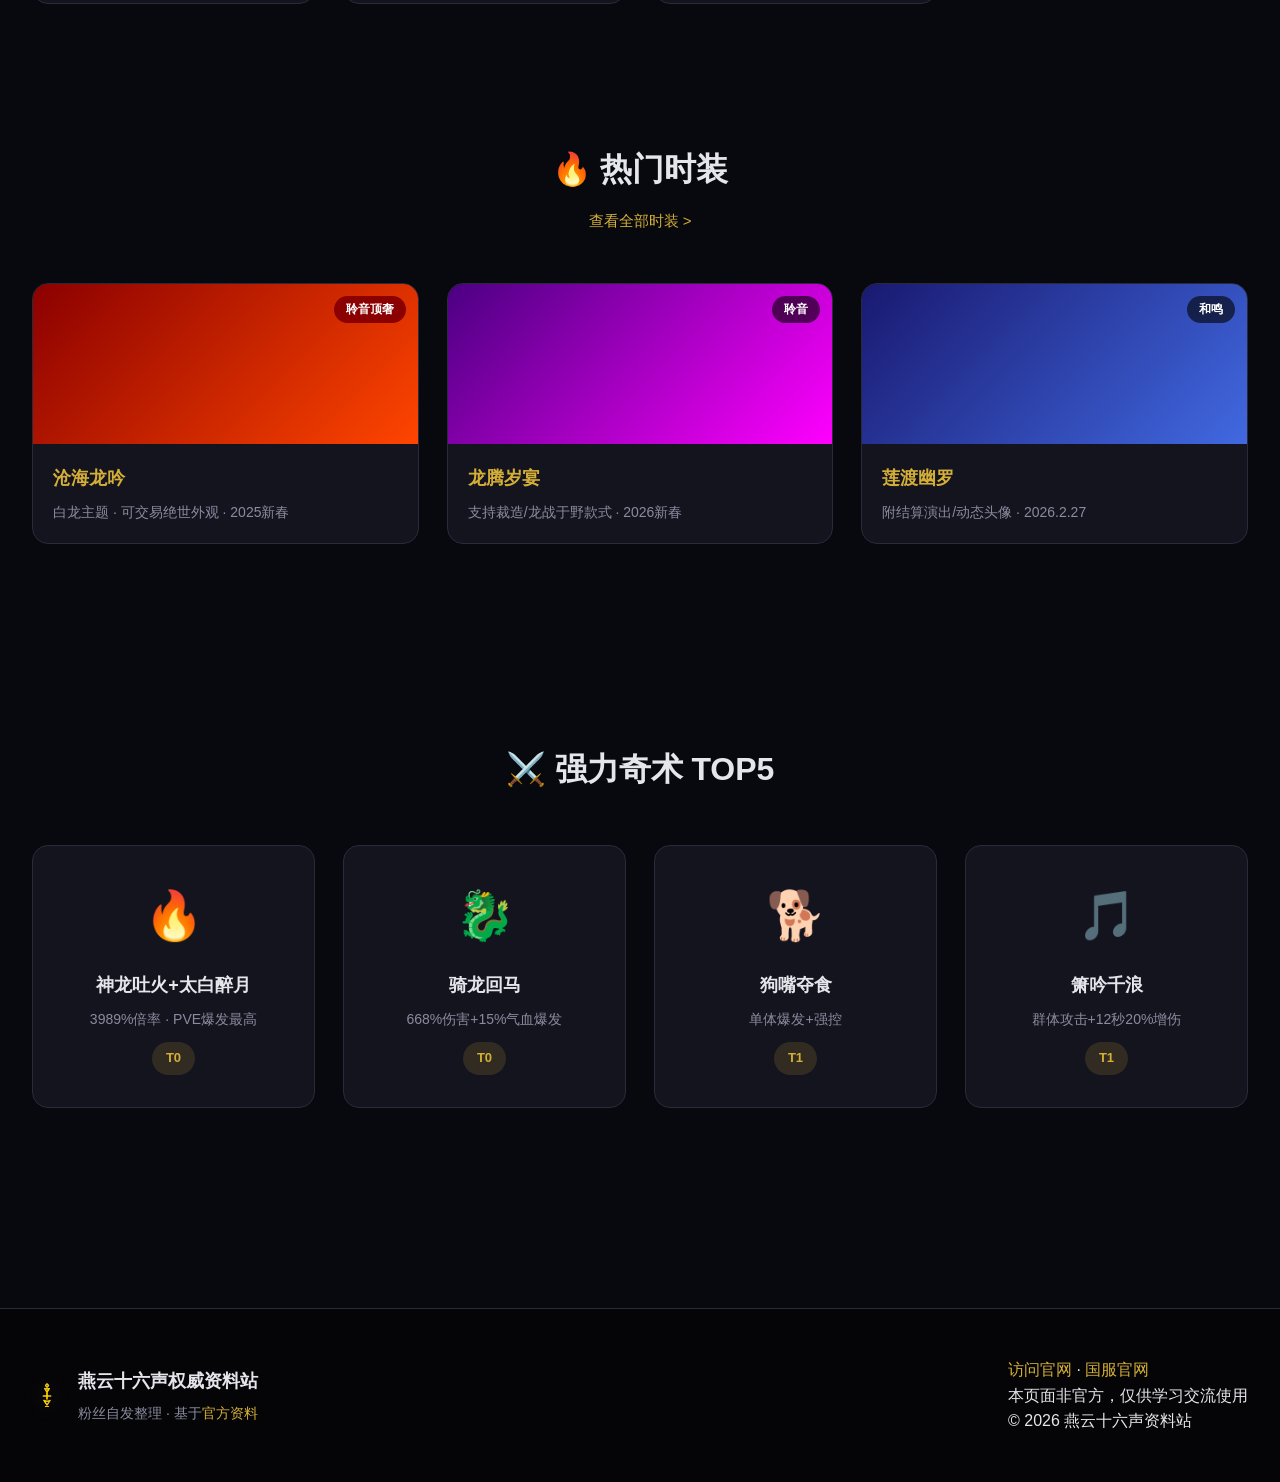
==== commit e323df28: "统一所有页面导航菜单：首页/时装/武学特效/武器外观/攻略/上传" ====
--- a/index.html
+++ b/index.html
@@ -1798,7 +1798,7 @@
   <div class="logo-icon"></div>
   <span class="logo-text">燕云十六声</span>
   <span class="logo-sub">权威资料站</span>
-</a><ul class="nav-menu"><li><a onclick="showSection('home')" class="active" data-section="home">首页</a></li><li><a href="appearance.html">外观系统</a></li><li><a href="martial.html">武学</a></li><li></li><li><a href="guide.html">攻略</a></li><li></li><li></li><li></li><li><a href="https://yy163.com" target="_blank" class="nav-official">官网</a></li></ul><button class="mobile-menu-btn" onclick="toggleMobileMenu()">☰</button></div></nav>
+</a><ul class="nav-menu"><li><a onclick="showSection('home')" class="active" data-section="home">首页</a></li><li><a href="fashion.html">时装</a></li><li><a href="martial.html">武学特效</a></li><li><a href="weapon.html">武器外观</a></li><li><a href="guide.html">攻略</a></li><li><a href="upload.html">上传</a></li><li><a href="https://yy163.com" target="_blank" class="nav-official">官网</a></li></ul><button class="mobile-menu-btn" onclick="toggleMobileMenu()">☰</button></div></nav>
 
 <section id="home" class="section active">
 <div class="hero"><div class="hero-content"><div class="hero-badge">粉丝自发整理 · 持续更新</div><h1>燕云十六声</h1><p class="subtitle">WHERE WINDS MEET</p><p class="description">开放世界武侠动作角色扮演游戏</p><div class="hero-info"><span>🎮 网易游戏 EVERTONE</span><span>📅 公测 2024.12.27</span><span>🌐 PC/iOS/Android/PS5/Steam</span><span>⚙️ 引擎: Messiah</span></div><div class="hero-stats"><div class="stat-item"><span class="stat-number">4</span><span class="stat-label">大区域</span></div><div class="stat-item"><span class="stat-number">43</span><span class="stat-label">奇术</span></div><div class="stat-item"><span class="stat-number">30+</span><span class="stat-label">时装</span></div><div class="stat-item"><span class="stat-number">8</span><span class="stat-label">门派</span></div></div>
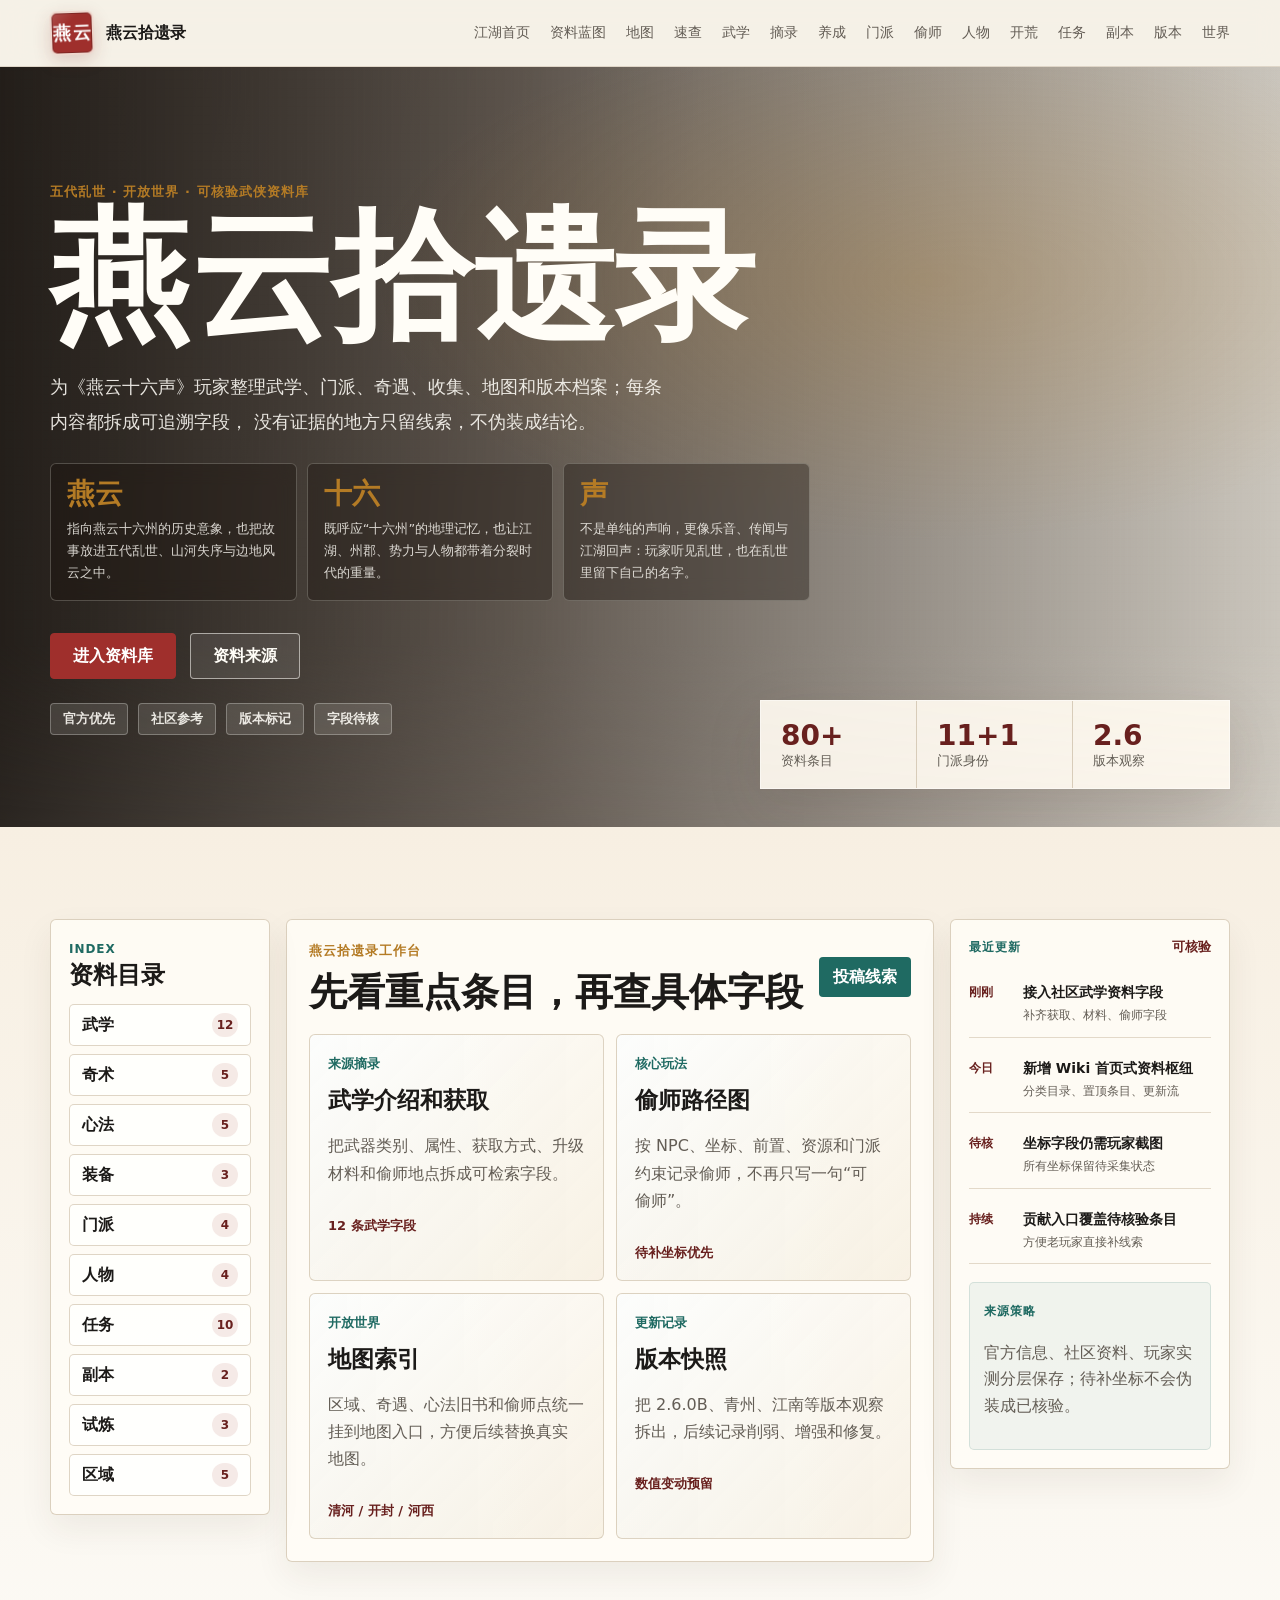
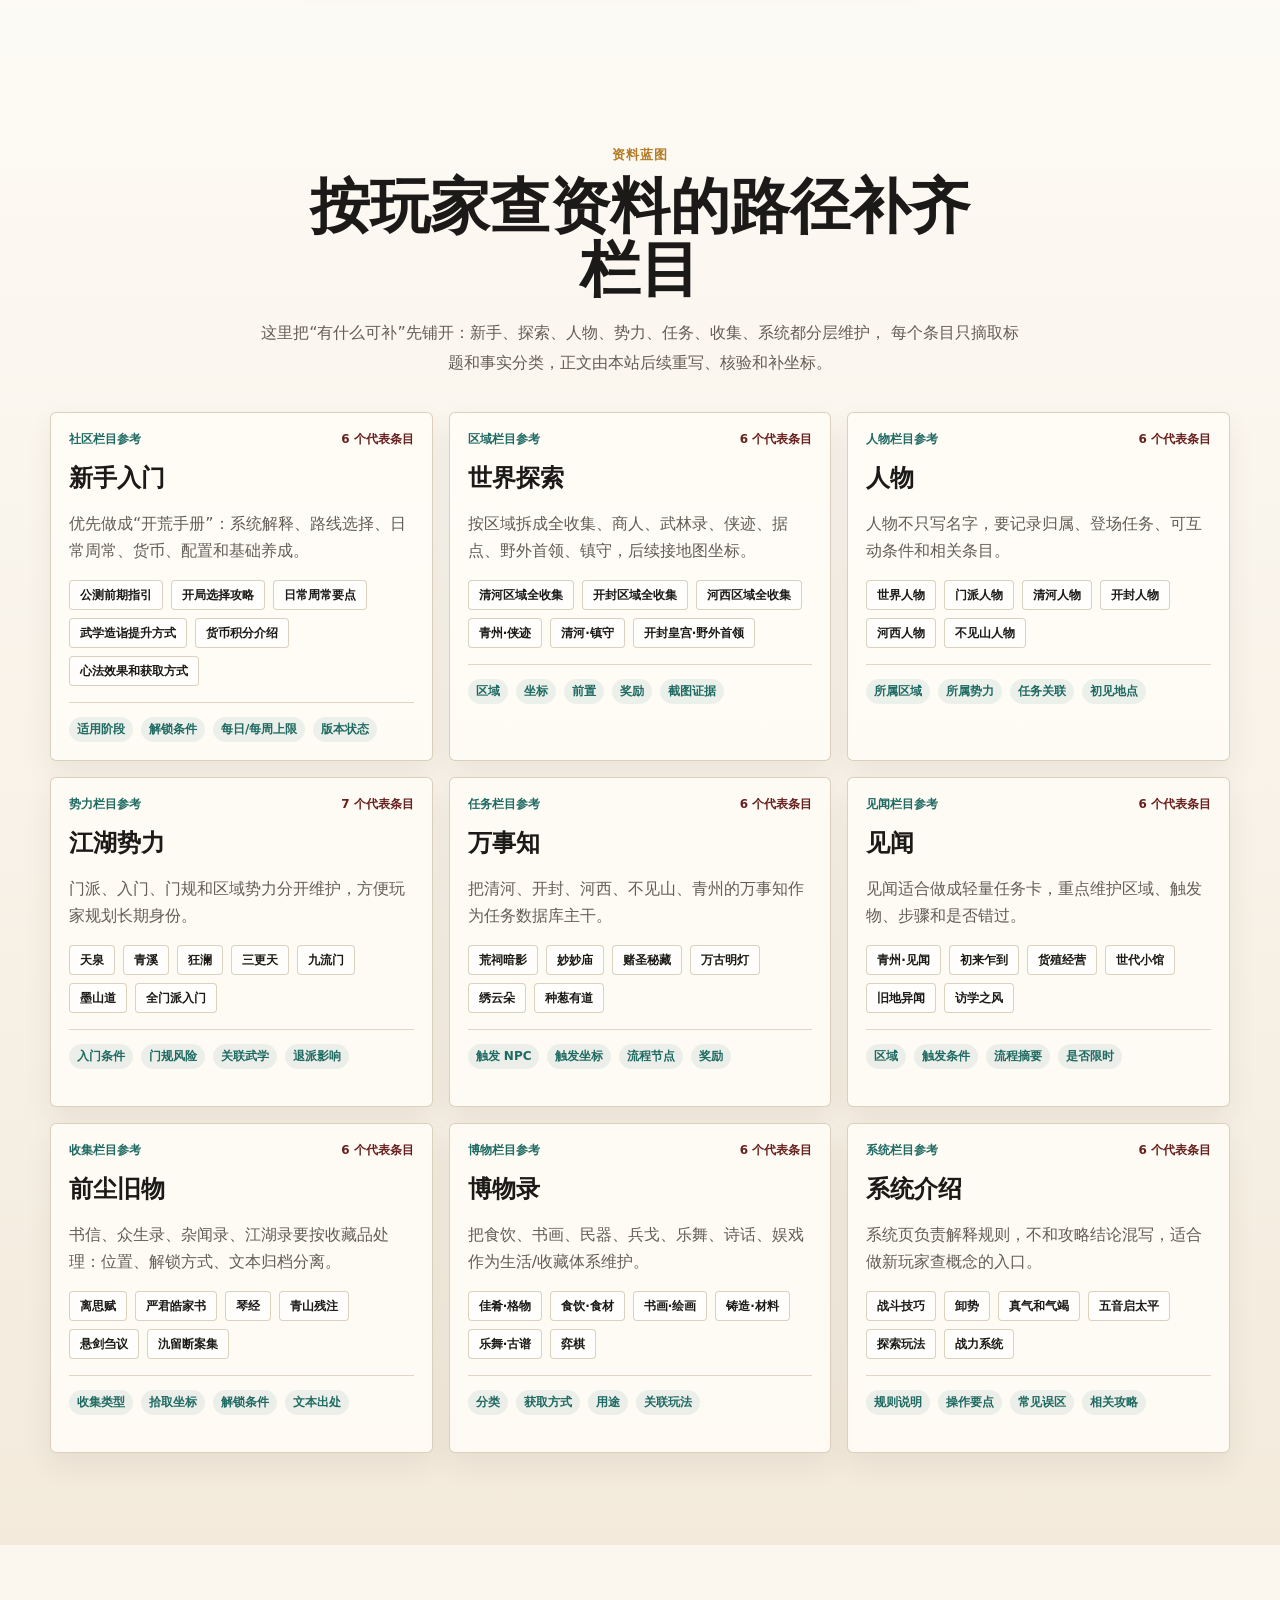
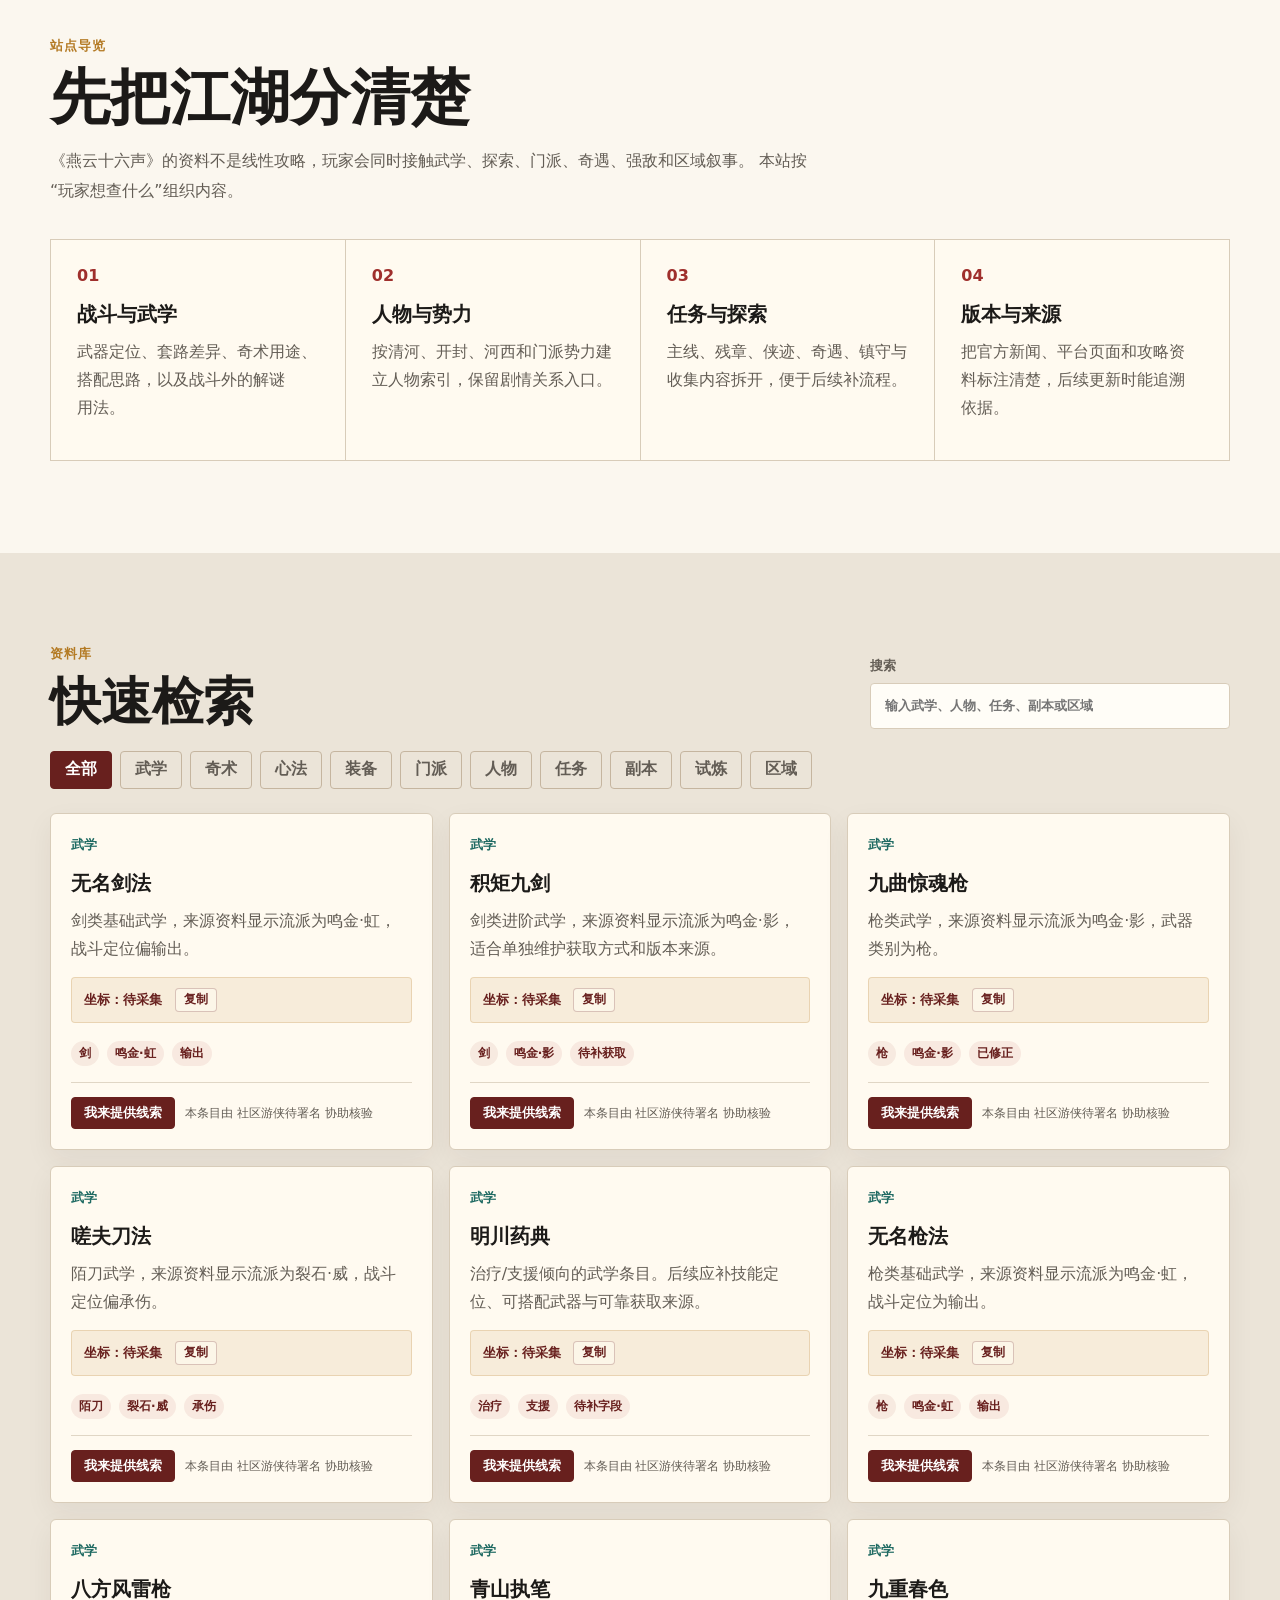
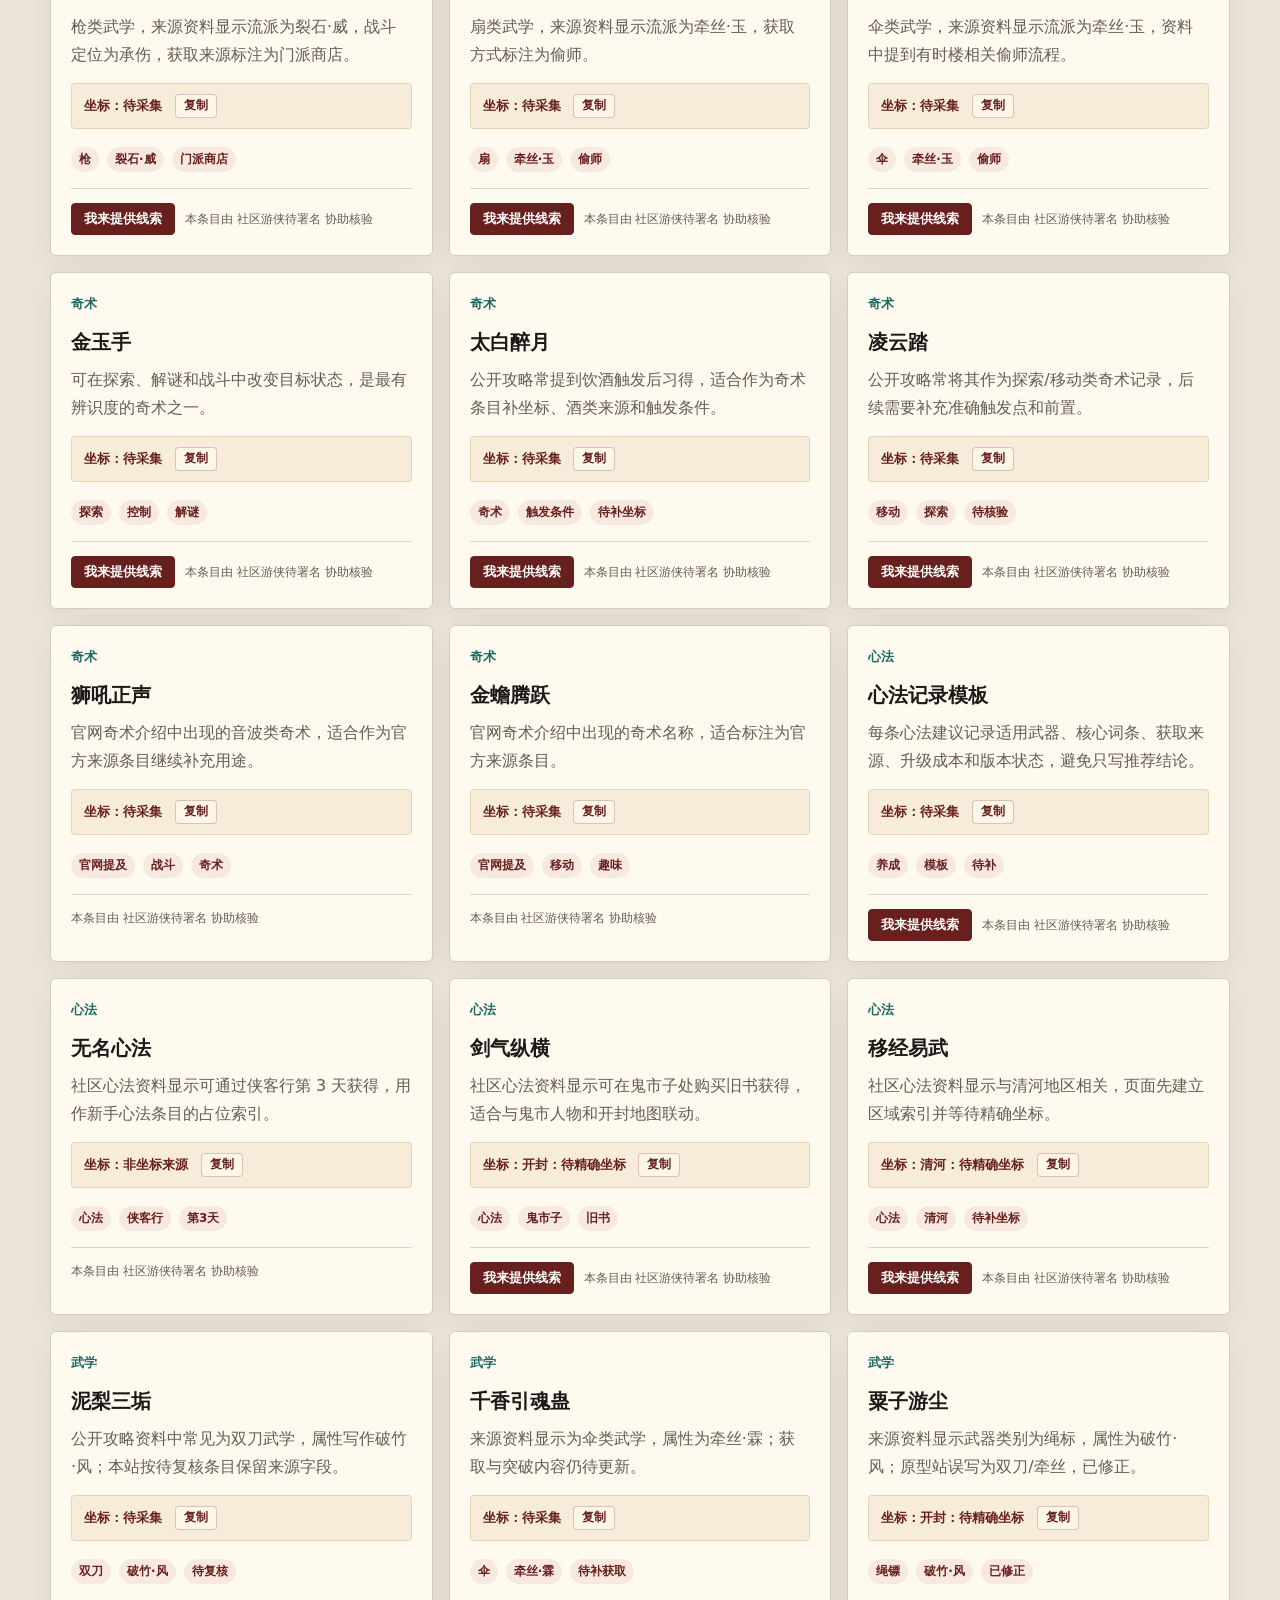
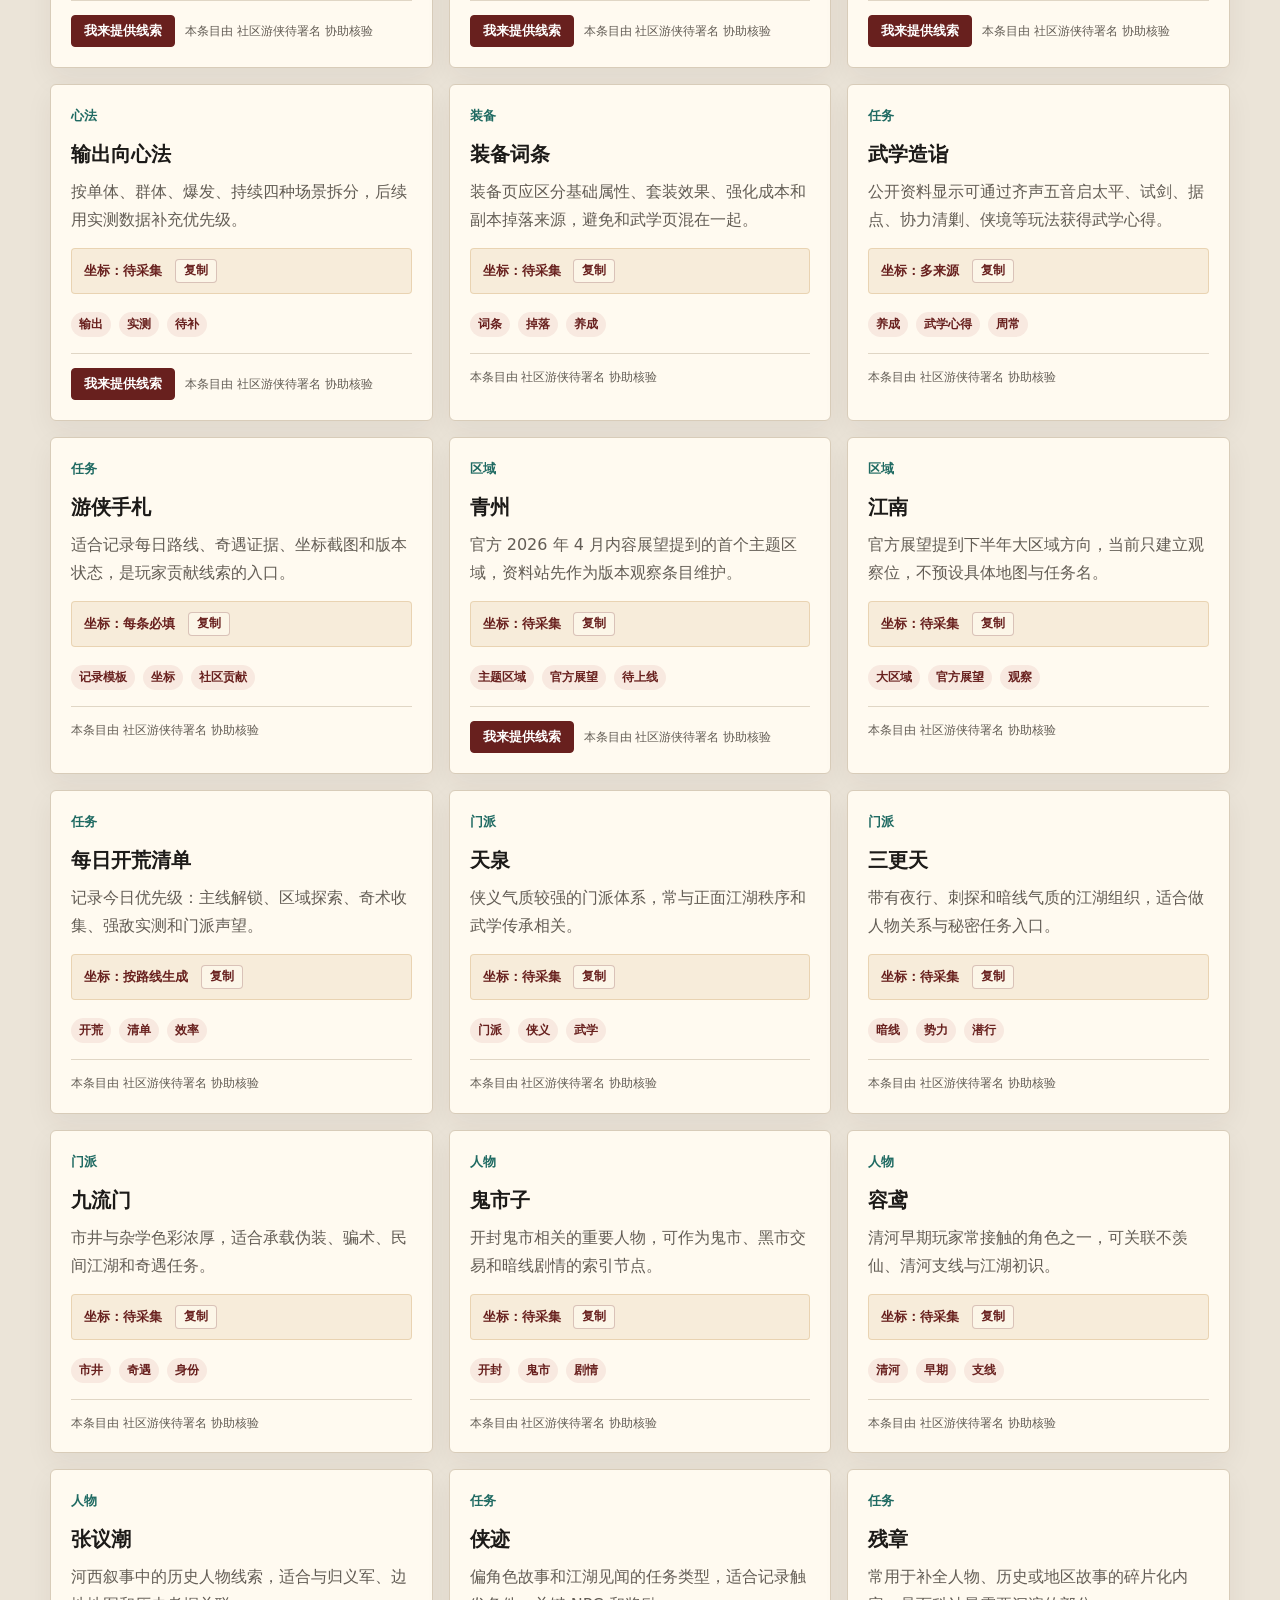
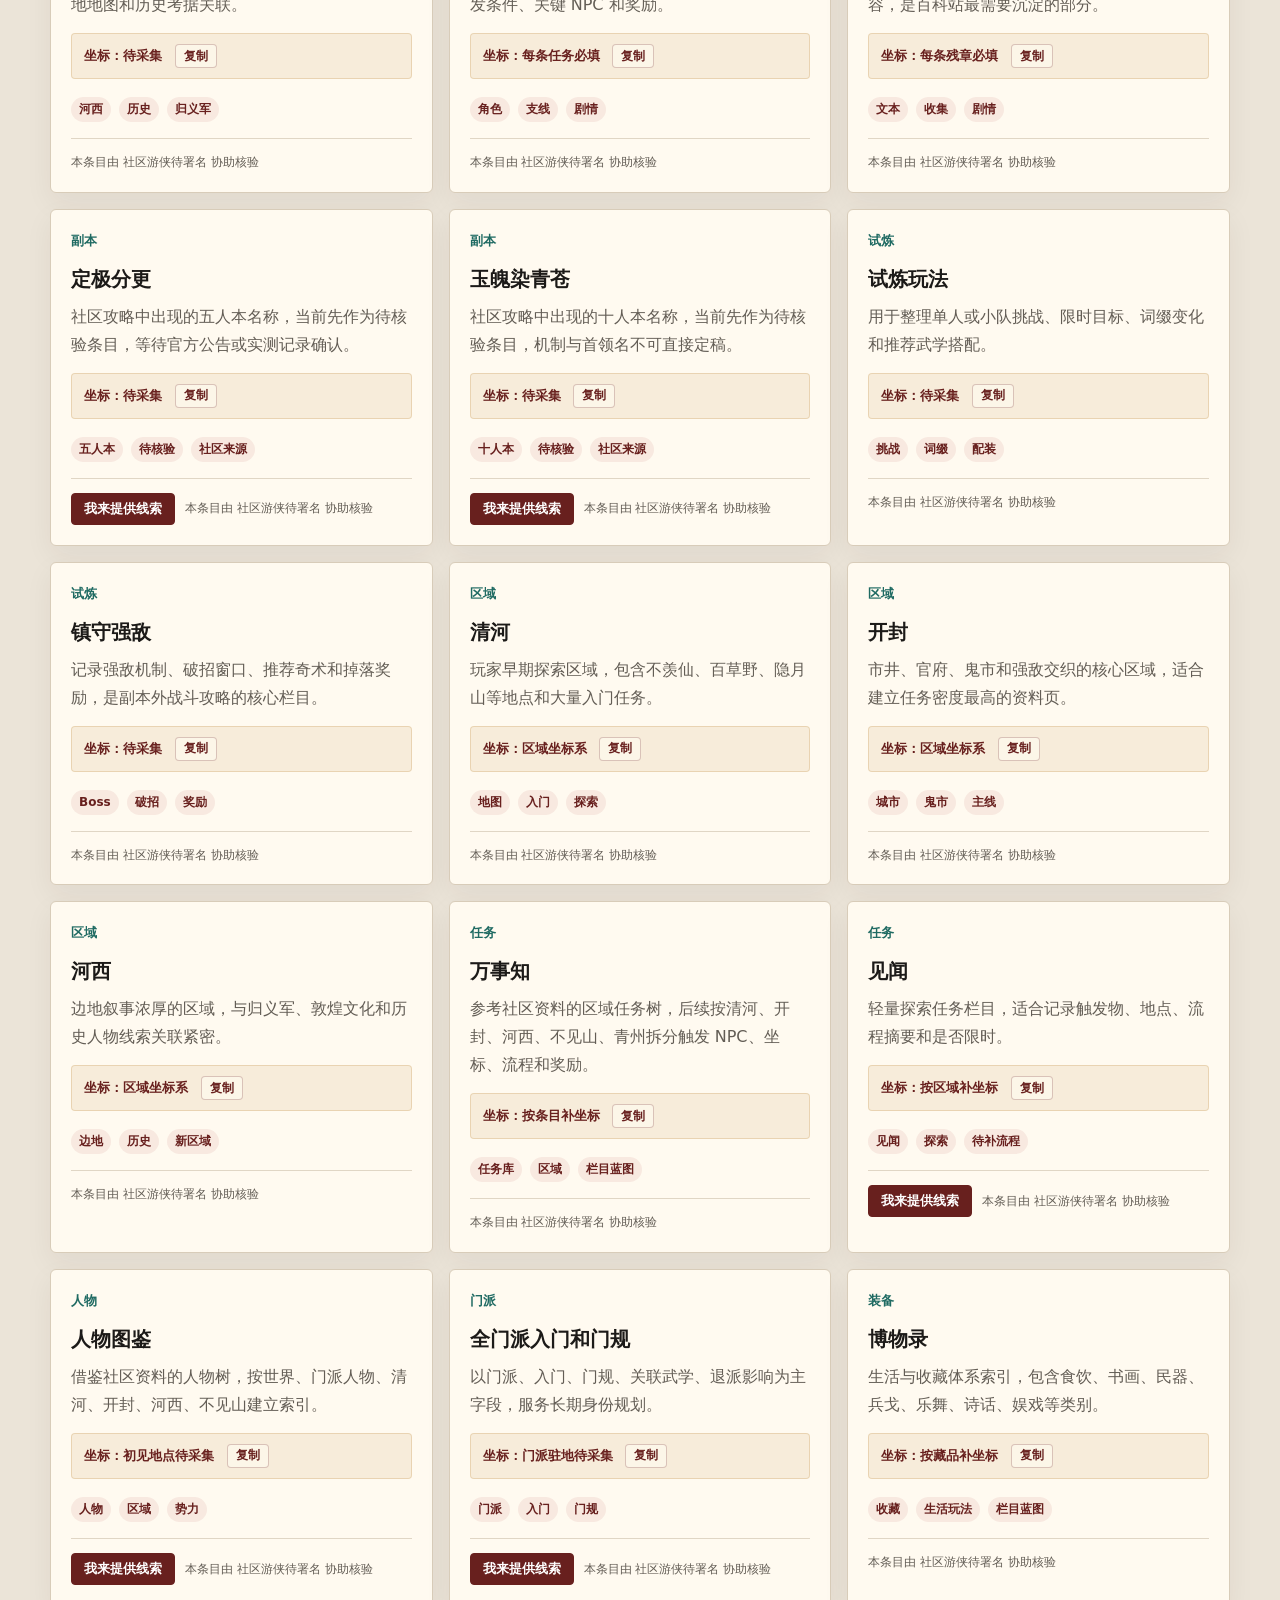
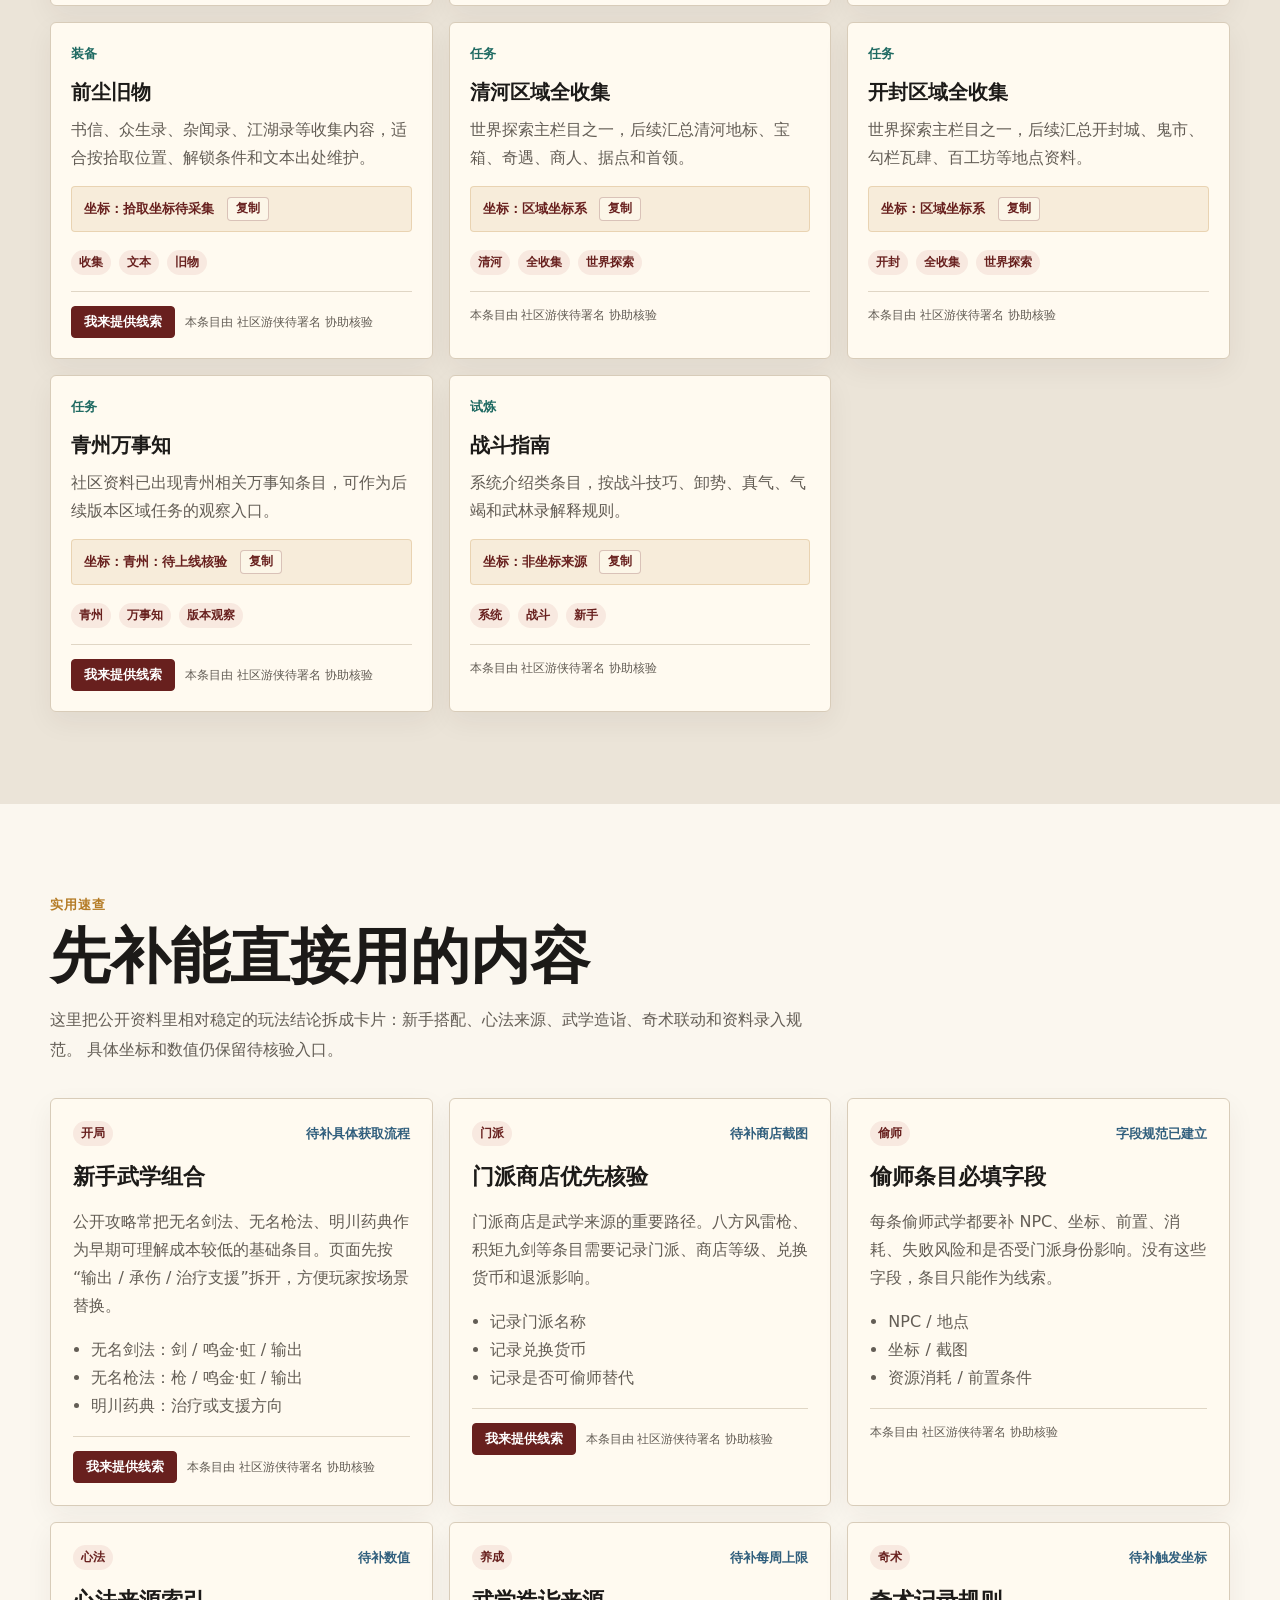
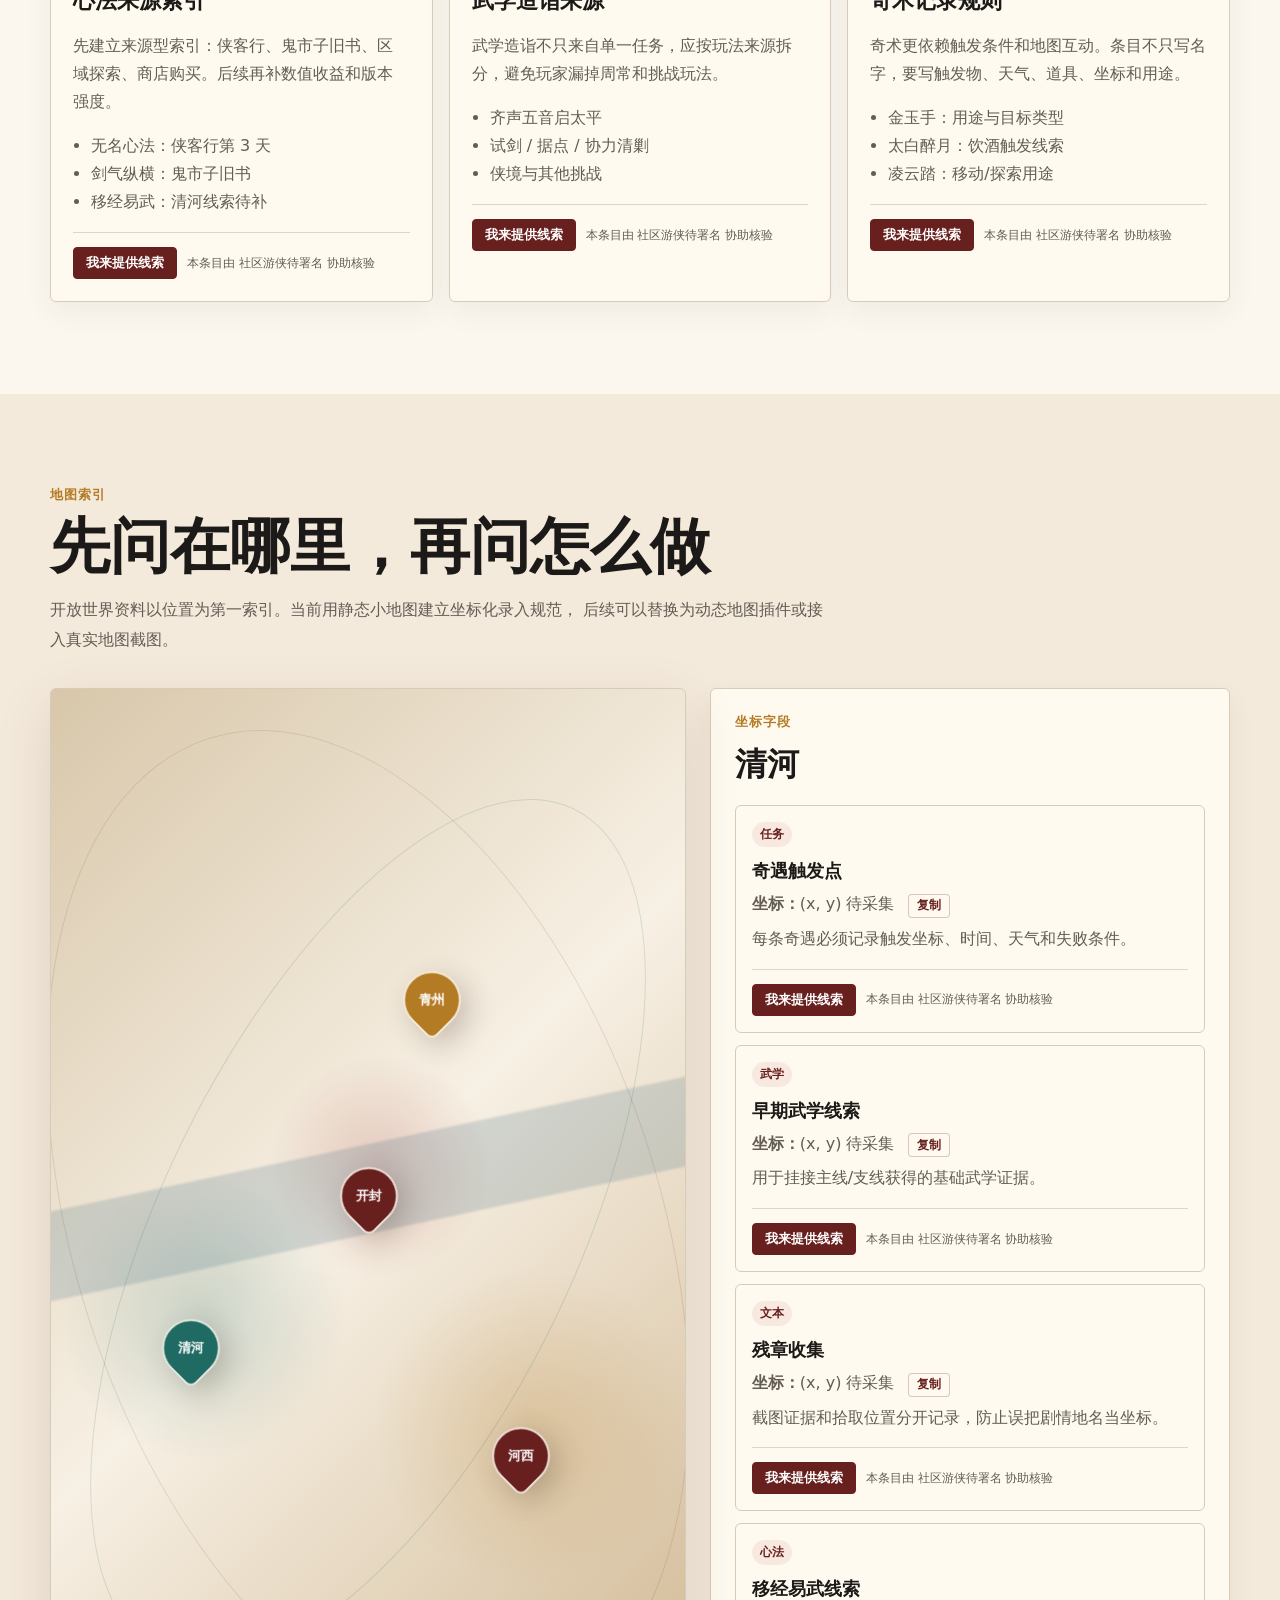
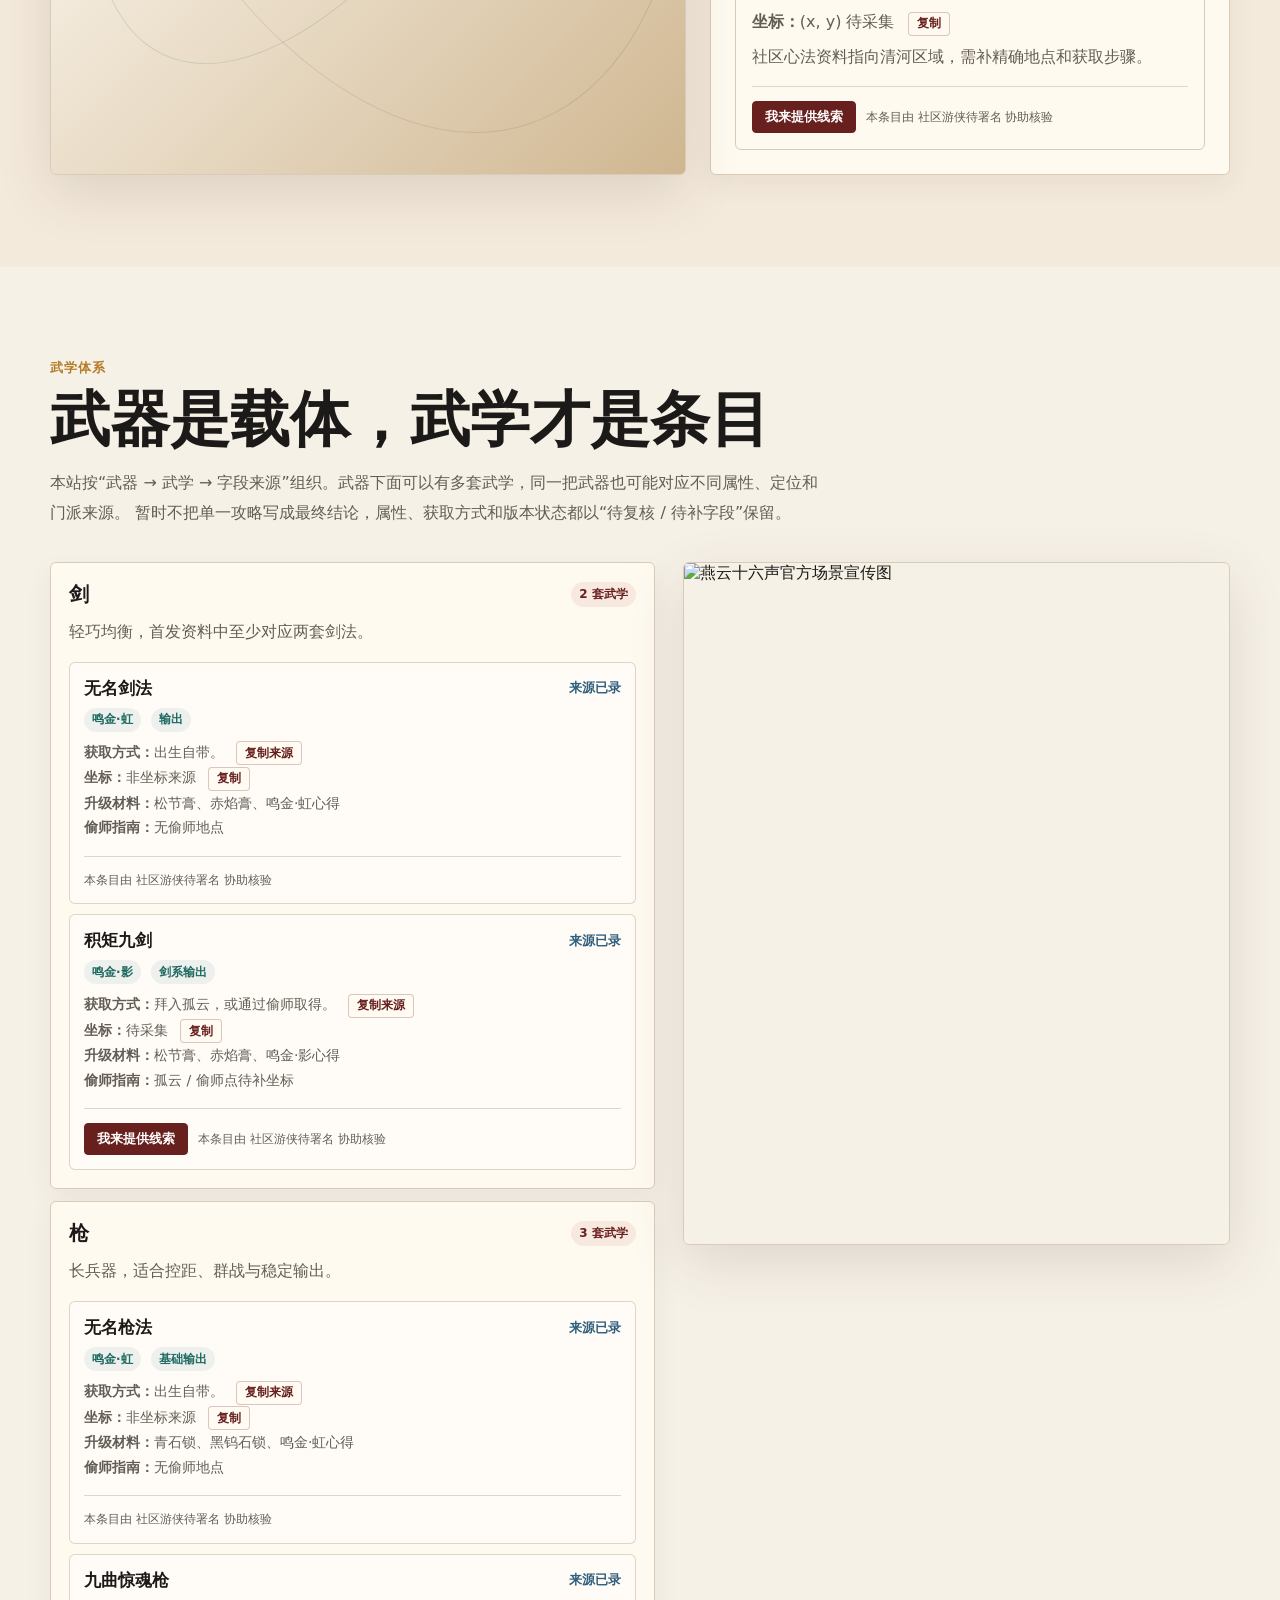
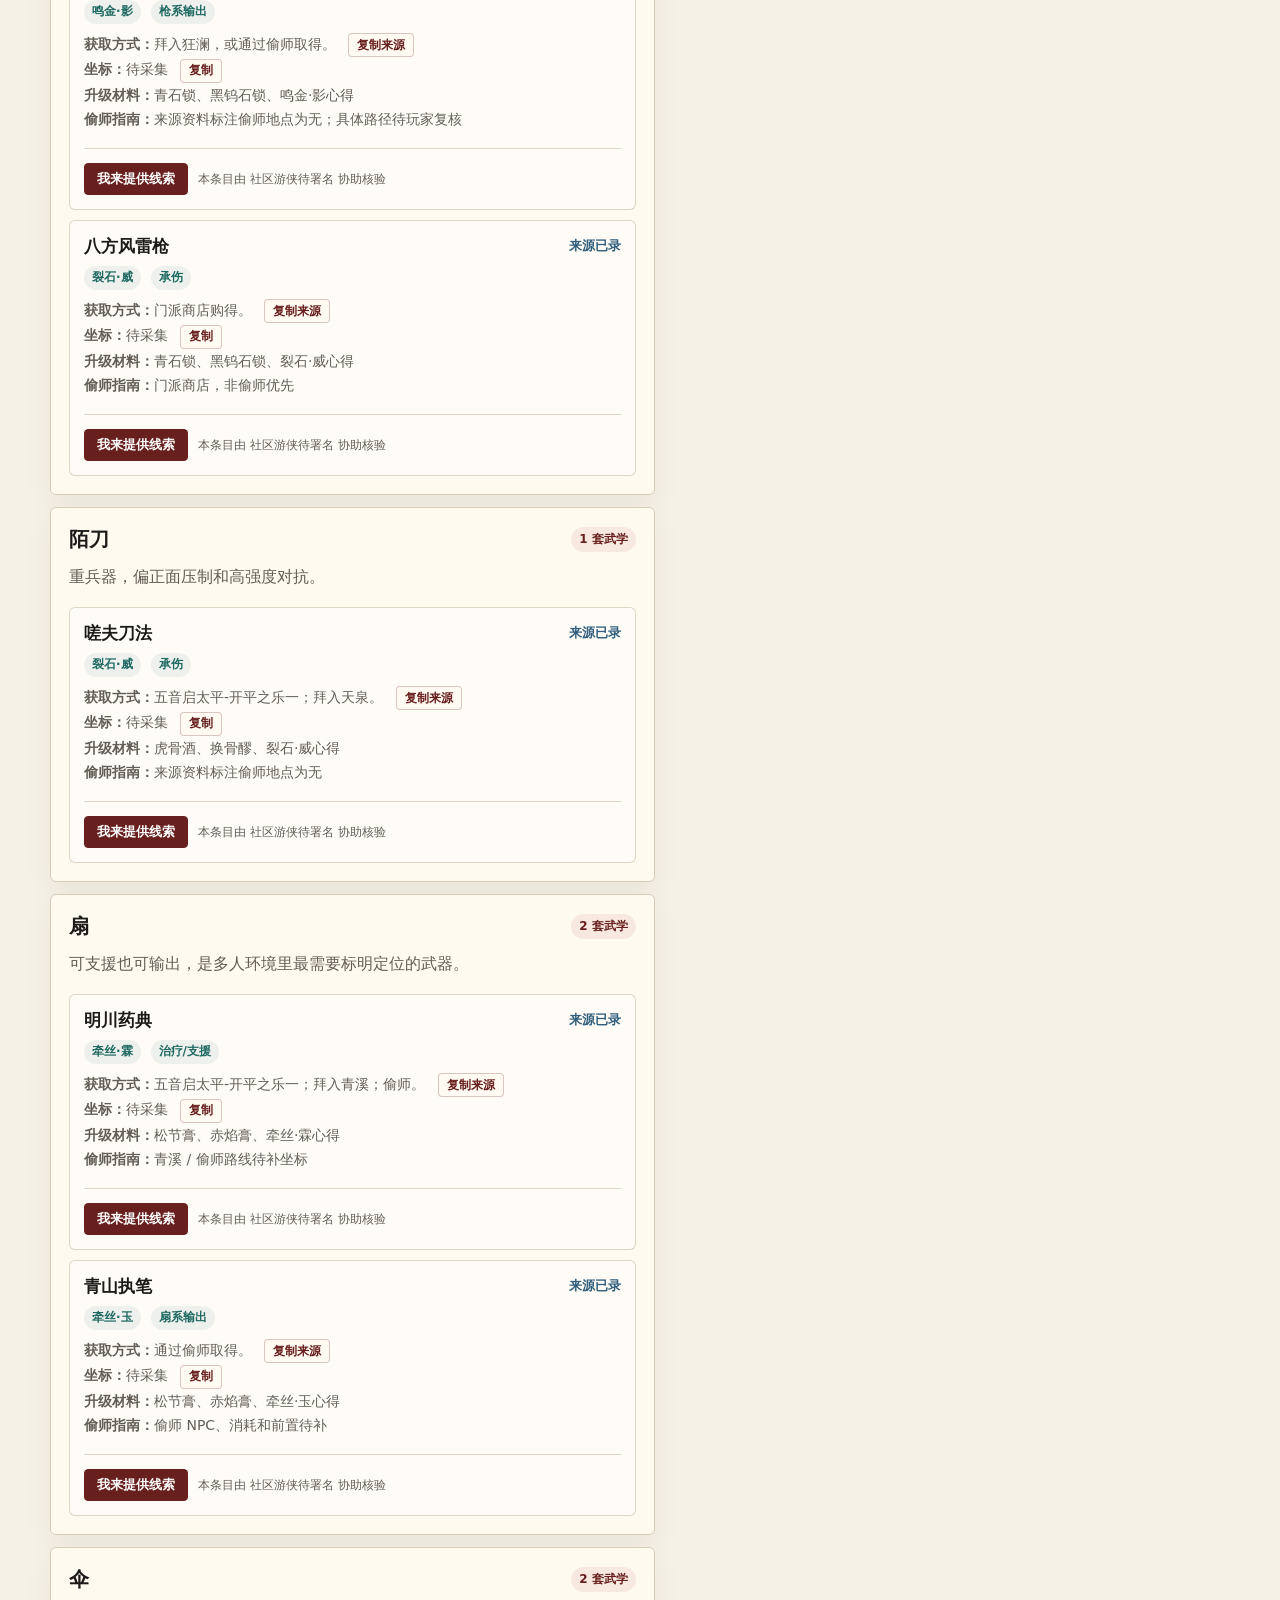
==== commit e8bffb8a: "Publish Yanyun Shiyilu site" ====
--- a/index.html
+++ b/index.html
@@ -1,1933 +1,498 @@
-<!DOCTYPE html>
+<!doctype html>
 <html lang="zh-CN">
-<head>
-<meta charset="UTF-8">
-<meta name="viewport" content="width=device-width, initial-scale=1.0">
-<title>燕云十六声 | 权威资料站</title>
-<style>
-:root {
-  --primary: #0a0a12;
-  --secondary: #121220;
-  --accent: #c9a227;
-  --accent-gold: #d4af37;
-  --accent-gold-light: #fcd34d;
-  --text: #e5e5eb;
-  --text-muted: #8b8b9f;
-  --bg: #08080f;
-  --bg-deep: #050508;
-  --card-bg: #14141f;
-  --card-bg-hover: #1a1a2a;
-  --border: #2a2a3a;
-  --border-gold: rgba(212,175,55,0.3);
-  --gradient-gold: linear-gradient(135deg, #d4af37 0%, #fcd34d 50%, #ffd700 100%);
-  --gradient-dark: linear-gradient(180deg, #0d0d14 0%, #151525 50%, #0a0a10 100%);
-  --gradient-hero: radial-gradient(ellipse at 50% 30%, rgba(201, 162, 39, 0.15), transparent 60%),
-                      radial-gradient(ellipse at 80% 80%, rgba(212, 175, 55, 0.05), transparent 50%);
-  --shadow-gold: 0 4px 20px rgba(212, 175, 55, 0.2);
-  --shadow-card: 0 8px 24px rgba(0, 0, 0, 0.3);
-  --shadow-hover: 0 12px 36px rgba(212, 175, 55, 0.15);
-}
-
-* {margin: 0;padding: 0;box-sizing: border-box;}
-
-body {
-  font-family: "Microsoft YaHei", "PingFang SC", -apple-system, BlinkMacSystemFont, sans-serif;
-  background: var(--bg);
-  color: var(--text);
-  line-height: 1.6;
-  min-height: 100vh;
-  overflow-x: hidden;
-}
-
-/* Section 样式 - 修复首页加载问题 */
-.section {
-  display: none;
-  min-height: 100vh;
-  padding: 100px 0 60px;
-}
-
-.section.active {
-  display: block;
-  animation: fadeIn 0.4s ease;
-}
-
-@keyframes fadeIn {
-  from { opacity: 0; transform: translateY(20px); }
-  to { opacity: 1; transform: translateY(0); }
-}
-
-a {text-decoration: none;color: inherit;transition: color 0.3s;}
-
-.container {
-  max-width: 1440px;
-  margin: 0 auto;
-  padding: 0 32px;
-}
-
-/* 导航栏优化 */
-.navbar {
-  position: fixed;
-  top: 0;
-  left: 0;
-  right: 0;
-  height: 72px;
-  background: rgba(13, 13, 20, 0.95);
-  backdrop-filter: blur(20px);
-  border-bottom: 1px solid var(--border-gold);
-  z-index: 1000;
-  box-shadow: 0 2px 20px rgba(0, 0, 0, 0.3);
-}
-
-.nav-container {
-  max-width: 1440px;
-  margin: 0 auto;
-  padding: 0 32px;
-  height: 100%;
-  display: flex;
-  align-items: center;
-  justify-content: space-between;
-}
-
-.logo {
-  display: flex;
-  align-items: center;
-  gap: 14px;
-}
-
-.logo-icon {
-  width: 50px;
-  height: 50px;
-  background-size: contain;
-  background-repeat: no-repeat;
-  background-position: center;
-  background-image: url('logo-icon.svg');
-}
-
-.logo-text {
-  font-size: 28px;
-  font-weight: 700;
-  color: var(--text);
-  letter-spacing: 2px;
-  font-family: "STXingkai", "KaiTi", "楷体", "LiSu", "隶书", serif;
-  background: linear-gradient(180deg, #ffd700 0%, #d4af37 100%);
-  -webkit-background-clip: text;
-  -webkit-text-fill-color: transparent;
-  background-clip: text;
-}
-
-.logo-sub {
-  font-size: 11px;
-  color: var(--accent-gold-light);
-  padding: 6px 12px;
-  background: rgba(212, 175, 55, 0.12);
-  border-radius: 20px;
-  border: 1px solid var(--border-gold);
-}
-
-.nav-menu {
-  display: flex;
-  gap: 6px;
-  list-style: none;
-}
-
-.nav-menu a {
-  padding: 10px 18px;
-  font-size: 14px;
-  font-weight: 500;
-  color: var(--text-muted);
-  border-radius: 8px;
-  transition: all 0.3s;
-  position: relative;
-}
-
-.nav-menu a:hover, .nav-menu a.active {
-  color: var(--accent-gold);
-  background: rgba(212, 175, 55, 0.12);
-}
-
-.nav-menu a.active::after {
-  content: '';
-  position: absolute;
-  bottom: -4px;
-  left: 50%;
-  transform: translateX(-50%);
-  width: 30px;
-  height: 2px;
-  background: var(--accent-gold);
-  border-radius: 1px;
-}
-
-.nav-official {
-  color: var(--accent-gold) !important;
-  border: 1px solid var(--accent-gold) !important;
-  padding: 10px 20px !important;
-  border-radius: 8px !important;
-  margin-left: 12px !important;
-  background: rgba(212, 175, 55, 0.1) !important;
-}
-
-.nav-official:hover {
-  background: var(--accent-gold) !important;
-  color: var(--primary) !important;
-  box-shadow: var(--shadow-gold);
-}
-
-/* Hero 区域优化 */
-.hero {
-  position: relative;
-  padding: 150px 0 110px;
-  background: var(--gradient-dark);
-  text-align: center;
-  overflow: hidden;
-}
-
-.hero::before {
-  content: '';
-  position: absolute;
-  top: 0;
-  left: 0;
-  right: 0;
-  bottom: 0;
-  background: var(--gradient-hero);
-  pointer-events: none;
-}
-
-.hero-content {
-  position: relative;
-  z-index: 1;
-}
-
-.hero-badge {
-  display: inline-block;
-  padding: 10px 24px;
-  background: rgba(212, 175, 55, 0.12);
-  border: 1px solid var(--border-gold);
-  border-radius: 30px;
-  font-size: 13px;
-  font-weight: 500;
-  color: var(--accent-gold);
-  margin-bottom: 24px;
-  letter-spacing: 1px;
-}
-
-.hero h1 {
-  font-size: 64px;
-  font-weight: 900;
-  letter-spacing: 8px;
-  background: var(--gradient-gold);
-  -webkit-background-clip: text;
-  -webkit-text-fill-color: transparent;
-  background-clip: text;
-  margin-bottom: 16px;
-  text-shadow: 0 0 40px rgba(212, 175, 55, 0.2);
-}
-
-.hero .subtitle {
-  font-size: 20px;
-  letter-spacing: 10px;
-  color: var(--accent-gold);
-  margin-bottom: 20px;
-  text-transform: uppercase;
-  font-weight: 600;
-}
-
-.hero-stats {
-  display: flex;
-  justify-content: center;
-  gap: 50px;
-  flex-wrap: wrap;
-  margin-top: 40px;
-}
-
-.stat-item {
-  text-align: center;
-  padding: 20px 32px;
-  border-radius: 12px;
-  transition: all 0.3s;
-  cursor: pointer;
-}
-
-.stat-item:hover, .stat-item.active {
-  background: rgba(212, 175, 55, 0.12);
-  border: 1px solid var(--border-gold);
-}
-
-.stat-number {
-  display: block;
-  font-size: 40px;
-  font-weight: 800;
-  background: var(--gradient-gold);
-  -webkit-background-clip: text;
-  -webkit-text-fill-color: transparent;
-  background-clip: text;
-  line-height: 1;
-  margin-bottom: 8px;
-}
-
-.stat-label {
-  font-size: 14px;
-  color: var(--text-muted);
-  text-transform: uppercase;
-  letter-spacing: 2px;
-  font-weight: 500;
-}
-
-/* 分类标签 */
-.category-tabs {
-  display: flex;
-  gap: 10px;
-  padding: 24px 0;
-  background: var(--card-bg);
-  border-bottom: 1px solid var(--border);
-  margin-bottom: 32px;
-  flex-wrap: wrap;
-  justify-content: center;
-}
-
-.category-btn {
-  padding: 12px 28px;
-  background: transparent;
-  border: 1px solid var(--border);
-  border-radius: 8px;
-  color: var(--text-muted);
-  font-size: 14px;
-  font-weight: 500;
-  cursor: pointer;
-  transition: all 0.3s;
-}
-
-.category-btn:hover, .category-btn.active {
-  background: var(--accent-gold);
-  border-color: var(--accent-gold);
-  color: var(--primary);
-  font-weight: 600;
-  box-shadow: var(--shadow-gold);
-}
-
-/* 筛选区 */
-.filter-section {
-  padding: 28px;
-  background: var(--card-bg);
-  border-radius: 16px;
-  margin-bottom: 32px;
-  border: 1px solid var(--border);
-}
-
-.filter-row {
-  display: flex;
-  gap: 16px;
-  flex-wrap: wrap;
-  align-items: center;
-  margin-bottom: 16px;
-}
-
-.filter-row:last-child {
-  margin-bottom: 0;
-}
-
-.filter-label {
-  font-size: 14px;
-  color: var(--text-muted);
-  min-width: 80px;
-  font-weight: 500;
-}
-
-.filter-btn {
-  padding: 10px 20px;
-  background: transparent;
-  border: 1px solid var(--border);
-  border-radius: 20px;
-  color: var(--text-muted);
-  font-size: 13px;
-  cursor: pointer;
-  transition: all 0.3s;
-}
-
-.filter-btn:hover, .filter-btn.active {
-  background: var(--accent-gold);
-  border-color: var(--accent-gold);
-  color: var(--primary);
-  font-weight: 600;
-}
-
-.filter-select {
-  padding: 10px 16px;
-  background: var(--bg);
-  border: 1px solid var(--border);
-  border-radius: 8px;
-  color: var(--text);
-  font-size: 14px;
-  min-width: 150px;
-  cursor: pointer;
-}
-
-.filter-select:focus {
-  outline: none;
-  border-color: var(--accent-gold);
-}
-
-/* 外观网格 */
-.appearance-grid {
-  display: grid;
-  grid-template-columns: repeat(4, 1fr);
-  gap: 28px;
-  margin-bottom: 60px;
-}
-
-.appearance-card {
-  background: var(--card-bg);
-  border: 1px solid var(--border);
-  border-radius: 20px;
-  overflow: hidden;
-  transition: all 0.4s cubic-bezier(0.4, 0, 0.2, 1);
-  cursor: pointer;
-}
-
-.appearance-card:hover {
-  border-color: var(--accent-gold);
-  transform: translateY(-8px);
-  box-shadow: var(--shadow-hover);
-}
-
-.appearance-visual {
-  height: 200px;
-  position: relative;
-  display: flex;
-  align-items: center;
-  justify-content: center;
-}
-
-.appearance-icon {
-  font-size: 72px;
-}
-
-.appearance-tag {
-  position: absolute;
-  top: 16px;
-  right: 16px;
-  padding: 6px 14px;
-  background: rgba(0, 0, 0, 0.75);
-  border-radius: 20px;
-  font-size: 12px;
-  font-weight: 600;
-  color: white;
-  border: 1px solid rgba(255, 255, 255, 0.1);
-}
-
-.appearance-tag.new {
-  background: var(--accent-gold);
-  color: var(--primary);
-}
-
-.appearance-info {
-  padding: 24px;
-}
-
-.appearance-info h3 {
-  font-size: 20px;
-  color: var(--accent-gold);
-  margin-bottom: 10px;
-  font-weight: 600;
-}
-
-.appearance-info .desc {
-  font-size: 14px;
-  color: var(--text-muted);
-  margin-bottom: 14px;
-  line-height: 1.6;
-}
-
-.appearance-meta {
-  display: flex;
-  flex-direction: column;
-  gap: 8px;
-  font-size: 13px;
-}
-
-.appearance-meta span {
-  color: var(--text-muted);
-}
-
-.appearance-meta .price {
-  color: var(--accent-gold);
-  font-weight: 600;
-}
-
-/* 颜色 */
-.color-display {
-  display: flex;
-  gap: 8px;
-  margin-top: 16px;
-  flex-wrap: wrap;
-}
-
-.color-swatch {
-  width: 24px;
-  height: 24px;
-  border-radius: 50%;
-  border: 2px solid var(--border);
-  transition: all 0.2s;
-}
-
-.color-swatch:hover {
-  border-color: var(--accent-gold);
-  transform: scale(1.2);
-}
-
-/* 弹窗 */
-.modal {
-  display: none;
-  position: fixed;
-  top: 0;
-  left: 0;
-  right: 0;
-  bottom: 0;
-  background: rgba(0, 0, 0, 0.92);
-  z-index: 2000;
-  align-items: center;
-  justify-content: center;
-  padding: 20px;
-  overflow-y: auto;
-  backdrop-filter: blur(10px);
-}
-
-.modal.active {
-  display: flex;
-}
-
-.modal-content {
-  background: var(--card-bg);
-  border: 1px solid var(--border);
-  border-radius: 24px;
-  padding: 48px;
-  max-width: 960px;
-  width: 100%;
-  max-height: 90vh;
-  overflow-y: auto;
-  position: relative;
-  box-shadow: 0 24px 60px rgba(0, 0, 0, 0.5);
-}
-
-.modal-close {
-  position: absolute;
-  top: 24px;
-  right: 28px;
-  font-size: 36px;
-  color: var(--text-muted);
-  cursor: pointer;
-  transition: all 0.3s;
-  width: 40px;
-  height: 40px;
-  display: flex;
-  align-items: center;
-  justify-content: center;
-  border-radius: 50%;
-}
-
-.modal-close:hover {
-  color: var(--accent-gold);
-  background: rgba(212, 175, 55, 0.1);
-}
-
-.modal-header {
-  display: flex;
-  gap: 32px;
-  margin-bottom: 32px;
-}
-
-.modal-img {
-  width: 320px;
-  height: 380px;
-  background: linear-gradient(135deg, #1a1a2e, #2a2a4e);
-  border-radius: 20px;
-  display: flex;
-  align-items: center;
-  justify-content: center;
-  font-size: 100px;
-  border: 1px solid var(--border);
-}
-
-.modal-detail {
-  flex: 1;
-}
-
-.modal-detail h2 {
-  font-size: 32px;
-  color: var(--accent-gold);
-  margin-bottom: 16px;
-  font-weight: 700;
-}
-
-.modal-detail .tags {
-  display: flex;
-  gap: 10px;
-  flex-wrap: wrap;
-  margin-bottom: 24px;
-}
-
-.modal-detail .tag {
-  padding: 6px 14px;
-  background: rgba(212, 175, 55, 0.15);
-  color: var(--accent-gold);
-  border-radius: 16px;
-  font-size: 13px;
-  font-weight: 500;
-}
-
-.modal-detail .info-row {
-  display: flex;
-  gap: 24px;
-  margin-bottom: 14px;
-  font-size: 15px;
-}
-
-.modal-detail .info-row span {
-  color: var(--text-muted);
-}
-
-.modal-section {
-  margin-top: 32px;
-  padding-top: 32px;
-  border-top: 1px solid var(--border);
-}
-
-.modal-section h3 {
-  font-size: 20px;
-  color: var(--accent-gold);
-  margin-bottom: 20px;
-  font-weight: 600;
-}
-
-.modal-colors {
-  display: flex;
-  gap: 14px;
-  flex-wrap: wrap;
-}
-
-.modal-color {
-  width: 44px;
-  height: 44px;
-  border-radius: 10px;
-  border: 2px solid var(--border);
-  cursor: pointer;
-  transition: all 0.2s;
-}
-
-.modal-color:hover {
-  border-color: var(--accent-gold);
-  transform: scale(1.1);
-  box-shadow: var(--shadow-gold);
-}
-
-/* 页脚 */
-footer {
-  background: var(--bg-deep);
-  padding: 48px 0;
-  margin-top: 80px;
-  border-top: 1px solid var(--border);
-}
-
-/* 通用区块样式 */
-.section {
-  padding: 100px 0 60px;
-  min-height: 100vh;
-}
-
-.page-header {
-  text-align: center;
-  padding: 60px 0 50px;
-}
-
-.section-title {
-  font-size: 48px;
-  font-weight: 800;
-  background: var(--gradient-gold);
-  -webkit-background-clip: text;
-  -webkit-text-fill-color: transparent;
-  background-clip: text;
-  margin-bottom: 16px;
-}
-
-.section-desc {
-  color: var(--text-muted);
-  font-size: 16px;
-}
-
-/* 时装相关样式 */
-.fashion-grid {
-  display: grid;
-  grid-template-columns: repeat(4, 1fr);
-  gap: 28px;
-  margin-bottom: 60px;
-}
-
-.fashion-item {
-  background: var(--card-bg);
-  border: 1px solid var(--border);
-  border-radius: 16px;
-  overflow: hidden;
-  transition: all 0.3s;
-}
-
-.fashion-item:hover {
-  border-color: var(--accent-gold);
-  transform: translateY(-4px);
-}
-
-.fashion-visual {
-  height: 180px;
-  position: relative;
-}
-
-.fashion-badge {
-  position: absolute;
-  top: 12px;
-  right: 12px;
-  padding: 6px 16px;
-  background: rgba(0, 0, 0, 0.7);
-  border-radius: 20px;
-  font-size: 13px;
-  color: white;
-  font-weight: 600;
-}
-
-.fashion-detail {
-  padding: 24px;
-}
-
-.fashion-detail h3 {
-  font-size: 20px;
-  color: var(--accent-gold);
-  margin-bottom: 10px;
-  font-weight: 600;
-}
-
-.fashion-detail p {
-  font-size: 15px;
-  color: var(--text-muted);
-  margin-bottom: 16px;
-  line-height: 1.8;
-}
-
-.fashion-meta {
-  display: flex;
-  flex-direction: column;
-  gap: 8px;
-  font-size: 14px;
-  color: var(--text-muted);
-  padding-top: 16px;
-  border-top: 1px solid var(--border);
-}
-
-.fashion-group {
-  margin-bottom: 80px;
-}
-
-.fashion-group.active {
-  display: block;
-}
-
-.fashion-group h2 {
-  font-size: 28px;
-  margin-bottom: 12px;
-  color: var(--text);
-}
-
-.fashion-group .group-desc {
-  font-size: 16px;
-  color: var(--text-muted);
-  margin-bottom: 32px;
-}
-
-.fashion-group + .fashion-group {
-  padding-top: 60px;
-  border-top: 1px solid var(--border);
-}
-
-/* 武学相关样式 */
-.weapon-grid {
-  display: grid;
-  grid-template-columns: repeat(3, 1fr);
-  gap: 28px;
-}
-
-.weapon-card {
-  background: var(--card-bg);
-  border: 1px solid var(--border);
-  border-radius: 16px;
-  padding: 40px 28px;
-  text-align: center;
-  transition: all 0.3s;
-}
-
-.weapon-card:hover {
-  border-color: var(--accent-gold);
-  transform: translateY(-4px);
-}
-
-.weapon-icon {
-  font-size: 52px;
-  margin-bottom: 20px;
-}
-
-.weapon-card h3 {
-  font-size: 22px;
-  margin-bottom: 10px;
-}
-
-.weapon-card > p {
-  font-size: 15px;
-  color: var(--text-muted);
-  margin-bottom: 16px;
-}
-
-.martial-tag {
-  display: inline-block;
-  padding: 6px 14px;
-  background: rgba(212, 175, 55, 0.15);
-  color: var(--accent-gold);
-  border-radius: 20px;
-  font-size: 13px;
-  font-weight: 600;
-}
-
-/* 奇术相关样式 */
-.qishu-grid {
-  display: grid;
-  grid-template-columns: repeat(4, 1fr);
-  gap: 28px;
-  margin-bottom: 40px;
-}
-
-.qishu-card {
-  background: var(--card-bg);
-  border: 1px solid var(--border);
-  border-radius: 16px;
-  padding: 28px;
-}
-
-.qishu-card h4 {
-  font-size: 20px;
-  color: var(--accent-gold);
-  margin-bottom: 18px;
-  padding-bottom: 14px;
-  border-bottom: 1px solid var(--border);
-}
-
-.qishu-card ul {
-  list-style: none;
-}
-
-.qishu-card li {
-  font-size: 15px;
-  color: var(--text-muted);
-  padding: 10px 0;
-  border-bottom: 1px solid var(--border);
-  line-height: 1.8;
-}
-
-.qishu-card li:last-child {
-  border-bottom: none;
-}
-
-.qishu-card li strong {
-  color: var(--text);
-}
-
-.qishu-rank {
-  background: var(--card-bg);
-  border: 1px solid var(--border);
-  border-radius: 16px;
-  padding: 32px;
-  margin-bottom: 50px;
-}
-
-.qishu-rank h3 {
-  font-size: 22px;
-  color: var(--accent-gold);
-  margin-bottom: 24px;
-}
-
-.rank-list {
-  display: flex;
-  flex-direction: column;
-  gap: 16px;
-}
-
-.rank-item {
-  display: flex;
-  align-items: center;
-  gap: 18px;
-  padding: 16px 20px;
-  background: rgba(212, 175, 55, 0.05);
-  border-radius: 12px;
-}
-
-.rank-item.top1 {
-  background: rgba(212, 175, 55, 0.15);
-  border: 1px solid var(--accent-gold);
-}
-
-.rank-num {
-  font-size: 18px;
-  width: 32px;
-}
-
-.rank-name {
-  flex: 1;
-  font-size: 16px;
-}
-
-.rank-dmg {
-  font-size: 15px;
-  color: var(--accent-gold);
-  font-weight: 600;
-}
-
-.combo-grid {
-  display: grid;
-  grid-template-columns: repeat(4, 1fr);
-  gap: 28px;
-}
-
-.combo-card {
-  background: var(--card-bg);
-  border: 1px solid var(--border);
-  border-radius: 16px;
-  padding: 28px;
-}
-
-.combo-card h4 {
-  font-size: 20px;
-  margin-bottom: 12px;
-}
-
-.combo-card > p {
-  font-size: 15px;
-  color: var(--text-muted);
-  margin-bottom: 16px;
-}
-
-/* 按键相关样式 */
-.keyboard-section {
-  background: var(--card-bg);
-  border: 1px solid var(--border);
-  border-radius: 16px;
-  padding: 32px;
-  margin-bottom: 40px;
-}
-
-.keyboard-section h3 {
-  font-size: 22px;
-  color: var(--accent-gold);
-  margin-bottom: 20px;
-}
-
-.key-grid {
-  display: grid;
-  grid-template-columns: repeat(4, 1fr);
-  gap: 16px;
-}
-
-.key-item {
-  display: flex;
-  align-items: center;
-  gap: 12px;
-  padding: 12px;
-  background: var(--bg);
-  border-radius: 8px;
-}
-
-.key {
-  display: inline-block;
-  padding: 5px 12px;
-  background: var(--border);
-  border-radius: 4px;
-  font-size: 13px;
-  font-weight: 600;
-  color: var(--accent-gold);
-}
-
-.key-desc {
-  font-size: 14px;
-  color: var(--text-muted);
-}
-
-.mechanic-section {
-  background: var(--card-bg);
-  border: 1px solid var(--border);
-  border-radius: 16px;
-  padding: 32px;
-  margin-bottom: 24px;
-}
-
-.mechanic-section h3 {
-  font-size: 22px;
-  color: var(--accent-gold);
-  margin-bottom: 20px;
-}
-
-.mechanic-section p {
-  font-size: 16px;
-  color: var(--text-muted);
-  line-height: 2;
-  margin-bottom: 16px;
-}
-
-.mechanic-section strong {
-  color: var(--accent-gold);
-}
-
-/* 区域卡片样式 */
-.areas-grid {
-  display: grid;
-  grid-template-columns: repeat(4, 1fr);
-  gap: 28px;
-  margin-top: 40px;
-}
-
-.area-card {
-  background: var(--card-bg);
-  border: 1px solid var(--border);
-  border-radius: 16px;
-  padding: 32px;
-  text-align: center;
-  transition: all 0.3s;
-}
-
-.area-card:hover {
-  border-color: var(--accent-gold);
-}
-
-.area-icon {
-  font-size: 48px;
-  margin-bottom: 16px;
-}
-
-.area-card h3 {
-  font-size: 20px;
-  margin-bottom: 10px;
-}
-
-.area-card p {
-  font-size: 15px;
-  color: var(--text-muted);
-}
-
-/* 流派卡片样式 */
-.faction-grid {
-  display: grid;
-  grid-template-columns: repeat(4, 1fr);
-  gap: 24px;
-  margin-top: 40px;
-}
-
-.faction-card {
-  background: var(--card-bg);
-  border: 1px solid var(--border);
-  border-radius: 16px;
-  padding: 28px;
-  text-align: center;
-}
-
-.faction-card h4 {
-  font-size: 20px;
-  color: var(--accent-gold);
-  margin-bottom: 12px;
-}
-
-.faction-card p {
-  font-size: 15px;
-  color: var(--text-muted);
-  line-height: 1.8;
-}
-
-/* 故事背景样式 */
-.story-intro {
-  background: var(--card-bg);
-  border: 1px solid var(--border);
-  border-radius: 20px;
-  padding: 50px;
-  margin-bottom: 60px;
-  text-align: center;
-}
-
-.story-intro h2 {
-  font-size: 32px;
-  margin-bottom: 24px;
-}
-
-.story-intro > p {
-  font-size: 20px;
-  line-height: 2;
-  color: var(--text-muted);
-  max-width: 850px;
-  margin: 0 auto 28px;
-}
-
-.story-tags {
-  display: flex;
-  justify-content: center;
-  gap: 16px;
-  flex-wrap: wrap;
-}
-
-.story-tag {
-  padding: 10px 24px;
-  background: rgba(212, 175, 55, 0.1);
-  border: 1px solid rgba(212, 175, 55, 0.3);
-  border-radius: 20px;
-  font-size: 15px;
-  color: var(--accent-gold);
-}
-
-/* 新闻列表样式 */
-.news-list-full {
-  display: flex;
-  flex-direction: column;
-  gap: 20px;
-}
-
-.news-item-full {
-  display: flex;
-  gap: 24px;
-  background: var(--card-bg);
-  border: 1px solid var(--border);
-  border-radius: 16px;
-  padding: 28px;
-  transition: all 0.3s;
-}
-
-.news-item-full:hover {
-  border-color: var(--accent-gold);
-}
-
-.news-date-badge {
-  min-width: 80px;
-  text-align: center;
-  padding: 16px;
-  background: rgba(212, 175, 55, 0.1);
-  border-radius: 12px;
-}
-
-.news-day {
-  display: block;
-  font-size: 32px;
-  font-weight: 700;
-  color: var(--accent-gold);
-  line-height: 1;
-}
-
-.news-month {
-  font-size: 13px;
-  color: var(--text-muted);
-}
-
-.news-body {
-  flex: 1;
-}
-
-.news-body .news-tag {
-  display: inline-block;
-  padding: 5px 14px;
-  background: rgba(212, 175, 55, 0.15);
-  color: var(--accent-gold);
-  border-radius: 12px;
-  font-size: 13px;
-  margin-bottom: 12px;
-}
-
-.news-body h3 {
-  font-size: 20px;
-  margin-bottom: 10px;
-}
-
-.news-body p {
-  font-size: 15px;
-  color: var(--text-muted);
-  line-height: 1.8;
-}
-
-/* 快速导航和通用卡片 */
-.quick-links,
-.section-block {
-  padding: 80px 0 60px;
-}
-
-.links-header,
-.section-header {
-  text-align: center;
-  margin-bottom: 50px;
-}
-
-.links-header h2,
-.section-header h2 {
-  font-size: 32px;
-  margin-bottom: 12px;
-}
-
-.links-header p,
-.section-header p {
-  color: var(--text-muted);
-  font-size: 16px;
-}
-
-.links-grid {
-  display: grid;
-  grid-template-columns: repeat(4, 1fr);
-  gap: 28px;
-}
-
-.link-card,
-.gameplay-card {
-  background: var(--card-bg);
-  border: 1px solid var(--border);
-  border-radius: 16px;
-  padding: 32px;
-  text-align: center;
-  cursor: pointer;
-  transition: all 0.3s;
-}
-
-.link-card:hover,
-.gameplay-card:hover {
-  border-color: var(--accent-gold);
-  transform: translateY(-4px);
-  box-shadow: 0 20px 40px rgba(212, 175, 55, 0.15);
-}
-
-.link-icon,
-.gameplay-icon {
-  font-size: 48px;
-  display: block;
-  margin-bottom: 16px;
-}
-
-.link-title,
-.gameplay-card h3 {
-  display: block;
-  font-size: 18px;
-  font-weight: 600;
-  color: var(--text);
-  margin-bottom: 8px;
-}
-
-.link-desc,
-.gameplay-card p {
-  font-size: 15px;
-  color: var(--text-muted);
-}
-
-/* 时装卡片 */
-.fashion-card {
-  background: var(--card-bg);
-  border: 1px solid var(--border);
-  border-radius: 16px;
-  overflow: hidden;
-  transition: all 0.3s;
-}
-
-.fashion-card:hover {
-  border-color: var(--accent-gold);
-  transform: translateY(-4px);
-}
-
-.fashion-img {
-  height: 160px;
-  position: relative;
-  display: flex;
-  align-items: flex-start;
-  justify-content: flex-end;
-  padding: 12px;
-}
-
-.fashion-tag {
-  position: absolute;
-  top: 12px;
-  right: 12px;
-  padding: 4px 12px;
-  background: rgba(0, 0, 0, 0.6);
-  border-radius: 20px;
-  font-size: 12px;
-  color: white;
-  font-weight: 600;
-}
-
-.fashion-tag.hot {
-  background: #8b0000;
-}
-
-.fashion-info {
-  padding: 20px;
-}
-
-.fashion-info h3 {
-  font-size: 18px;
-  color: var(--accent-gold);
-  margin-bottom: 8px;
-  font-weight: 600;
-}
-
-.fashion-info p {
-  font-size: 14px;
-  color: var(--text-muted);
-}
-
-/* 武学卡片 */
-.martial-grid {
-  display: grid;
-  grid-template-columns: repeat(4, 1fr);
-  gap: 28px;
-}
-
-.martial-card {
-  background: var(--card-bg);
-  border: 1px solid var(--border);
-  border-radius: 16px;
-  padding: 32px;
-  text-align: center;
-  transition: all 0.3s;
-}
-
-.martial-card:hover {
-  border-color: var(--accent-gold);
-  transform: translateY(-4px);
-}
-
-.martial-icon {
-  font-size: 48px;
-  display: block;
-  margin-bottom: 16px;
-}
-
-.martial-card h3 {
-  display: block;
-  font-size: 18px;
-  font-weight: 600;
-  color: var(--text);
-  margin-bottom: 8px;
-}
-
-.martial-card p {
-  font-size: 14px;
-  color: var(--text-muted);
-  margin-bottom: 12px;
-}
-
-/* 按钮样式 */
-.hero-cta {
-  text-align: center;
-  margin-top: 50px;
-}
-
-.official-site-btn {
-  display: inline-block;
-  padding: 18px 56px;
-  background: var(--gradient-gold);
-  color: var(--primary);
-  font-size: 18px;
-  font-weight: 700;
-  text-decoration: none;
-  border-radius: 8px;
-  transition: all 0.3s;
-  letter-spacing: 2px;
-  box-shadow: 0 4px 20px rgba(212, 175, 55, 0.3);
-}
-
-.official-site-btn:hover {
-  transform: translateY(-4px);
-  box-shadow: 0 8px 30px rgba(212, 175, 55, 0.5);
-  filter: brightness(1.1);
-}
-
-/* 工具展示区 */
-.tools-showcase {
-  display: grid;
-  grid-template-columns: repeat(4, 1fr);
-  gap: 28px;
-  margin-bottom: 60px;
-}
-
-.tool-box {
-  background: var(--card-bg);
-  border: 1px solid var(--border);
-  border-radius: 16px;
-  padding: 40px 28px;
-  text-align: center;
-  cursor: pointer;
-  transition: all 0.3s;
-}
-
-.tool-box:hover {
-  border-color: var(--accent-gold);
-  transform: translateY(-4px);
-}
-
-.tool-box span {
-  font-size: 52px;
-  display: block;
-  margin-bottom: 16px;
-}
-
-.tool-box h3 {
-  font-size: 18px;
-  margin-bottom: 10px;
-}
-
-.tool-box p {
-  font-size: 15px;
-  color: var(--text-muted);
-}
-
-/* 弹窗样式 */
-.tool-modal {
-  display: none;
-  position: fixed;
-  top: 0;
-  left: 0;
-  right: 0;
-  bottom: 0;
-  background: rgba(0, 0, 0, 0.85);
-  z-index: 2000;
-  align-items: center;
-  justify-content: center;
-  padding: 20px;
-}
-
-.tool-modal.active {
-  display: flex;
-}
-
-.tool-modal-content {
-  background: var(--card-bg);
-  border: 1px solid var(--border);
-  border-radius: 24px;
-  padding: 40px;
-  max-width: 500px;
-  width: 100%;
-  position: relative;
-  max-height: 85vh;
-  overflow-y: auto;
-}
-
-.close-btn {
-  position: absolute;
-  top: 20px;
-  right: 24px;
-  font-size: 32px;
-  color: var(--text-muted);
-  cursor: pointer;
-  transition: all 0.3s;
-  width: 40px;
-  height: 40px;
-  display: flex;
-  align-items: center;
-  justify-content: center;
-  border-radius: 50%;
-}
-
-.close-btn:hover {
-  color: #8b0000;
-  background: rgba(255, 255, 255, 0.1);
-}
-
-.tool-modal-content h2 {
-  font-size: 24px;
-  color: var(--accent-gold);
-  margin-bottom: 24px;
-  text-align: center;
-}
-
-.sim-preview-area {
-  background: var(--bg);
-  border-radius: 16px;
-  padding: 40px;
-  text-align: center;
-  margin-bottom: 24px;
-}
-
-.sim-character {
-  font-size: 80px;
-  margin-bottom: 16px;
-}
-
-.sim-result {
-  font-size: 16px;
-  color: var(--text-muted);
-}
-
-.sim-controls {
-  display: flex;
-  flex-direction: column;
-  gap: 12px;
-  margin-bottom: 20px;
-}
-
-.sim-controls select,
-.calc-form input,
-.calc-form select {
-  padding: 14px;
-  background: var(--bg);
-  border: 1px solid var(--border);
-  border-radius: 10px;
-  color: var(--text);
-  font-size: 15px;
-  width: 100%;
-}
-
-.sim-btn,
-.calc-form button {
-  width: 100%;
-  padding: 16px;
-  background: var(--accent-gold);
-  border: none;
-  border-radius: 10px;
-  color: var(--primary);
-  font-size: 16px;
-  font-weight: 600;
-  cursor: pointer;
-  transition: all 0.3s;
-}
-
-.sim-btn:hover,
-.calc-form button:hover {
-  filter: brightness(1.1);
-}
-
-.calc-form {
-  display: flex;
-  flex-direction: column;
-  gap: 16px;
-  margin-bottom: 24px;
-}
-
-.calc-form label {
-  font-size: 14px;
-  color: var(--text-muted);
-}
-
-.calc-result-area {
-  background: var(--bg);
-  border-radius: 16px;
-  padding: 24px;
-  text-align: center;
-}
-
-.calc-result-area p {
-  color: var(--text-muted);
-  font-size: 15px;
-}
-
-.calc-result-area .price {
-  font-size: 36px;
-  color: var(--accent-gold);
-  font-weight: 700;
-  margin-top: 12px;
-}
-
-/* 英雄信息区域 */
-.hero-info {
-  display: flex;
-  justify-content: center;
-  gap: 40px;
-  margin-bottom: 40px;
-  flex-wrap: wrap;
-  font-size: 15px;
-  color: var(--text-muted);
-}
-
-.hero-description {
-  font-size: 18px;
-  color: var(--text-muted);
-  margin-bottom: 24px;
-}
-
-/* 分隔线样式 */
-.filter-bar,
-.martial-tabs,
-.category-tabs {
-  display: flex;
-  gap: 12px;
-  flex-wrap: wrap;
-  margin-bottom: 50px;
-  padding: 20px;
-  background: var(--card-bg);
-  border-radius: 12px;
-  border: 1px solid var(--border);
-}
-
-.filter-btn,
-.tab-btn {
-  padding: 12px 24px;
-  background: transparent;
-  border: 1px solid var(--border);
-  border-radius: 8px;
-  color: var(--text-muted);
-  font-size: 14px;
-  font-weight: 500;
-  cursor: pointer;
-  transition: all 0.3s;
-}
-
-.filter-btn:hover,
-.filter-btn.active,
-.tab-btn:hover,
-.tab-btn.active {
-  background: var(--accent-gold);
-  border-color: var(--accent-gold);
-  color: var(--primary);
-  font-weight: 600;
-}
-
-/* 战令标签 */
-.view-all-btn {
-  color: var(--accent-gold);
-  text-decoration: none;
-  font-size: 15px;
-  transition: opacity 0.3s;
-}
-
-.view-all-btn:hover {
-  opacity: 0.8;
-  text-decoration: underline;
-}
-
-/* 移动端优化 */
-@media (max-width: 1024px) {
-  .fashion-grid,
-  .martial-grid,
-  .qishu-grid,
-  .combo-grid,
-  .links-grid,
-  .tools-showcase {
-    grid-template-columns: repeat(2, 1fr);
-  }
-  
-  .weapon-grid {
-    grid-template-columns: repeat(2, 1fr);
-  }
-}
-
-@media (max-width: 768px) {
-  .section {
-    padding: 90px 0 40px;
-  }
-  
-  .page-header {
-    padding: 50px 0 40px;
-  }
-  
-  .section-title {
-    font-size: 36px;
-  }
-  
-  .hero h1 {
-    font-size: 40px;
-    letter-spacing: 4px;
-  }
-  
-  .hero .subtitle {
-    font-size: 16px;
-    letter-spacing: 6px;
-  }
-  
-  .hero-stats {
-    gap: 30px;
-  }
-  
-  .stat-number {
-    font-size: 32px;
-  }
-  
-  .fashion-grid,
-  .martial-grid,
-  .qishu-grid,
-  .combo-grid,
-  .links-grid,
-  .weapon-grid,
-  .tools-showcase,
-  .faction-grid,
-  .areas-grid,
-  .key-grid {
-    grid-template-columns: 1fr;
-  }
-  
-  .hero-info {
-    flex-direction: column;
-    gap: 12px;
-  }
-  
-  .footer-content {
-    flex-direction: column;
-    text-align: center;
-  }
-  
-  .footer-links {
-    text-align: center;
-  }
-}
-
-.footer-content {
-  display: flex;
-  justify-content: space-between;
-  align-items: center;
-  flex-wrap: wrap;
-  gap: 30px;
-}
-
-.footer-brand {
-  display: flex;
-  align-items: center;
-  gap: 16px;
-}
-
-.footer-brand span {
-  font-size: 36px;
-  filter: drop-shadow(0 0 10px rgba(212, 175, 55, 0.2));
-}
-
-.footer-logo {
-  width: 30px;
-  height: 30px;
-  background-size: contain;
-  background-repeat: no-repeat;
-  background-position: center;
-  background-image: url('logo-icon.svg');
-  filter: drop-shadow(0 0 10px rgba(212, 175, 55, 0.2));
-  display: inline-block;
-}
-
-.footer-brand h3 {
-  font-size: 18px;
-  margin-bottom: 6px;
-  font-weight: 600;
-}
-
-.footer-brand p {
-  font-size: 14px;
-  color: var(--text-muted);
-}
-
-.footer-link {
-  color: var(--accent-gold);
-  text-decoration: none;
-  transition: opacity 0.3s;
-}
-
-.footer-link:hover {
-  opacity: 0.8;
-  text-decoration: underline;
-}
-
-/* 响应式 */
-@media (max-width: 1200px) {
-  .appearance-grid {
-    grid-template-columns: repeat(3, 1fr);
-  }
-}
-
-@media (max-width: 900px) {
-  .appearance-grid {
-    grid-template-columns: repeat(2, 1fr);
-  }
-  .modal-header {
-    flex-direction: column;
-  }
-  .modal-img {
-    width: 100%;
-    height: 280px;
-  }
-}
-
-@media (max-width: 768px) {
-  .nav-menu {
-    display: none;
-    position: absolute;
-    top: 72px;
-    left: 0;
-    right: 0;
-    background: var(--bg);
-    flex-direction: column;
-    padding: 24px;
-    gap: 8px;
-    border-bottom: 1px solid var(--border);
-  }
-  
-  .nav-menu.active {
-    display: flex;
-  }
-  
-  .nav-official {
-    margin: 8px 0 0 0 !important;
-  }
-  
-  .mobile-menu-btn {
-    display: block;
-  }
-  
-  .hero h1 {
-    font-size: 40px;
-    letter-spacing: 4px;
-  }
-  
-  .hero-stats {
-    gap: 30px;
-  }
-  
-  .stat-number {
-    font-size: 32px;
-  }
-  
-  .appearance-grid {
-    grid-template-columns: 1fr;
-  }
-  
-  .filter-row {
-    flex-direction: column;
-    align-items: flex-start;
-  }
-  
-  .filter-select {
-    max-width: 100%;
-  }
-}
-</style>
-</head>
-<body>
-<nav class="navbar"><div class="nav-container"><a href="#" class="logo" onclick="showSection('home')">
-  <div class="logo-icon"></div>
-  <span class="logo-text">燕云十六声</span>
-  <span class="logo-sub">权威资料站</span>
-</a><ul class="nav-menu"><li><a onclick="showSection('home')" class="active" data-section="home">首页</a></li><li><a href="fashion.html">时装</a></li><li><a href="martial.html">武学特效</a></li><li><a href="weapon.html">武器外观</a></li><li><a href="guide.html">攻略</a></li><li><a href="upload.html">上传</a></li><li><a href="https://yy163.com" target="_blank" class="nav-official">官网</a></li></ul><button class="mobile-menu-btn" onclick="toggleMobileMenu()">☰</button></div></nav>
-
-<section id="home" class="section active">
-<div class="hero"><div class="hero-content"><div class="hero-badge">粉丝自发整理 · 持续更新</div><h1>燕云十六声</h1><p class="subtitle">WHERE WINDS MEET</p><p class="description">开放世界武侠动作角色扮演游戏</p><div class="hero-info"><span>🎮 网易游戏 EVERTONE</span><span>📅 公测 2024.12.27</span><span>🌐 PC/iOS/Android/PS5/Steam</span><span>⚙️ 引擎: Messiah</span></div><div class="hero-stats"><div class="stat-item"><span class="stat-number">4</span><span class="stat-label">大区域</span></div><div class="stat-item"><span class="stat-number">43</span><span class="stat-label">奇术</span></div><div class="stat-item"><span class="stat-number">30+</span><span class="stat-label">时装</span></div><div class="stat-item"><span class="stat-number">8</span><span class="stat-label">门派</span></div></div>
-<div class="hero-cta"><a href="https://yy163.com" target="_blank" class="official-site-btn">访问官网</a></div></div></div>
-<div class="container">
-<div class="quick-links"><div class="links-header"><h2>快速导航</h2><p>全方位了解燕云十六声</p></div><div class="links-grid"><div class="link-card" href="fashion.html"><span class="link-icon">👘</span><span class="link-title">时装系统</span><span class="link-desc">聆音/和鸣/商城/战令</span></div><div class="link-card" href="martial.html"><span class="link-icon">⚔️</span><span class="link-title">武学系统</span><span class="link-desc">43种奇术/武器/战斗</span></div><div class="link-card" onclick="showSection('gameplay')"><span class="link-icon">🎮</span><span class="link-title">玩法系统</span><span class="link-desc">战斗/探索/操作</span></div><div class="link-card" href="guide.html"><span class="link-icon">📖</span><span class="link-title">攻略大全</span><span class="link-desc">新手/进阶/高玩</span></div><div class="link-card" onclick="showSection('story')"><span class="link-icon">📜</span><span class="link-title">剧情背景</span><span class="link-desc">五代十国/门派</span></div><div class="link-card" onclick="showSection('news')"><span class="link-icon">📰</span><span class="link-title">版本timeline</span><span class="link-desc">更新历史</span></div><div class="link-card" onclick="showSection('tools')"><span class="link-icon">🔧</span><span class="link-title">实用工具</span><span class="link-desc">计算器/模拟器</span></div></div></div>
-<div class="section-block"><div class="section-header"><h2>🔥 热门时装</h2><div style="text-align:center;margin-bottom:20px"><a href="fashion.html" class="view-all-btn">查看全部时装 ></a></div></div><div class="fashion-grid" style="grid-template-columns:repeat(3,1fr)"><div class="fashion-card" onclick="location.href='fashion.html'"><div class="fashion-img" style="background:linear-gradient(135deg,#8B0000,#FF4500)"><span class="fashion-tag hot">聆音顶奢</span></div><div class="fashion-info"><h3>沧海龙吟</h3><p>白龙主题 · 可交易绝世外观 · 2025新春</p></div></div><div class="fashion-card" onclick="location.href='fashion.html'"><div class="fashion-img" style="background:linear-gradient(135deg,#4B0082,#FF00FF)"><span class="fashion-tag">聆音</span></div><div class="fashion-info"><h3>龙腾岁宴</h3><p>支持裁造/龙战于野款式 · 2026新春</p></div></div><div class="fashion-card" onclick="location.href='fashion.html'"><div class="fashion-img" style="background:linear-gradient(135deg,#191970,#4169E1)"><span class="fashion-tag">和鸣</span></div><div class="fashion-info"><h3>莲渡幽罗</h3><p>附结算演出/动态头像 · 2026.2.27</p></div></div></div></div>
-<div class="section-block"><div class="section-header"><h2>⚔️ 强力奇术 TOP5</h2></div><div class="martial-grid"><div class="martial-card"><div class="martial-icon">🔥</div><h3>神龙吐火+太白醉月</h3><p>3989%倍率 · PVE爆发最高</p><span class="martial-tag">T0</span></div><div class="martial-card"><div class="martial-icon">🐉</div><h3>骑龙回马</h3><p>668%伤害+15%气血爆发</p><span class="martial-tag">T0</span></div><div class="martial-card"><div class="martial-icon">🐕</div><h3>狗嘴夺食</h3><p>单体爆发+强控</p><span class="martial-tag">T1</span></div><div class="martial-card"><div class="martial-icon">🎵</div><h3>箫吟千浪</h3><p>群体攻击+12秒20%增伤</p><span class="martial-tag">T1</span></div></div></div>
-</div></section>
-
-<section id="fashion" class="section">
-<div class="container"><div class="page-header"><h1 class="section-title">时装系统</h1><p class="section-desc">最全面的时装获取指南</p></div>
-<div class="filter-bar"><button class="filter-btn active" data-filter="all">全部</button><button class="filter-btn" data-filter="lingyin">聆音套装</button><button class="filter-btn" data-filter="heming">和鸣套装</button><button class="filter-btn" data-filter="shop">商城直售</button><button class="filter-btn" data-filter="zhanling">战令</button><button class="filter-btn" data-filter="fuyao">扶摇录</button></div>
-
-<div class="fashion-group active" data-category="lingyin"><h2>🎵 聆音套装（顶级限定）</h2><p class="group-desc">通过鸣瑞之音抽取，最顶级的时装系列</p><div class="fashion-grid">
-<div class="fashion-item"><div class="fashion-visual" style="background:linear-gradient(135deg,#1a1a2e,#16213e)"><span class="fashion-badge">2025新春</span></div><div class="fashion-detail"><h3>沧海龙吟</h3><p>月化五白龙，翻飞凌九天。九叠云霄上，飞出白浪起。贵客身着此衣，或可如苍龙出云入海，飞潜升降。</p><div class="fashion-meta"><span>📍 聆音春闹活动抽取</span><span>✨ 可交易绝世外观</span><span>💰 保底约6000+元</span></div></div></div>
-<div class="fashion-item"><div class="fashion-visual" style="background:linear-gradient(135deg,#8B4513,#DAA520)"><span class="fashion-badge">2025新春</span></div><div class="fashion-detail"><h3>西极坠日</h3><p>金乌欲上海如血，翠色一点蓬莱光。西天之极，金乌坠落。楼兰遗梦，生彼月窟。</p><div class="fashion-meta"><span>📍 聆音春闹活动抽取</span><span>✨ 敦煌风格</span></div></div></div>
-<div class="fashion-item"><div class="fashion-visual" style="background:linear-gradient(135deg,#2F4F4F,#00CED1)"><span class="fashion-badge">2025暑期</span></div><div class="fashion-detail"><h3>天上白玉京</h3><p>天上白玉京，十二楼五城</p><div class="fashion-meta"><span>📍 聆音活动</span><span>✨ 高阶外观</span><span>💰 保底约7553元</span></div></div></div>
-<div class="fashion-item"><div class="fashion-visual" style="background:linear-gradient(135deg,#4B0082,#FF00FF)"><span class="fashion-badge">2026新春</span></div><div class="fashion-detail"><h3>龙腾岁宴</h3><p>龙腾云起，岁宴春归。红色衣袍如烈焰，肩部装饰神龙，配备龙角面饰。支持裁造功能可切换为"龙战于野"款式，附带异瞳妆容。</p><div class="fashion-meta"><span>📍 聆音响岁活动</span><span>✨ 支持裁造</span><span>👤 附带异瞳妆容</span></div></div></div>
-<div class="fashion-item"><div class="fashion-visual" style="background:linear-gradient(135deg,#228B22,#7FFFD4)"><span class="fashion-badge">2026新春</span></div><div class="fashion-detail"><h3>鸣鹿寻春</h3><p>丹霞底色配以石绿点染，袖摆间跃动的鹿影仿佛穿越千年而来。设计灵感源自敦煌壁画中的神鹿。</p><div class="fashion-meta"><span>📍 聆音响岁活动</span><span>✨ 敦煌神韵</span></div></div></div>
-<div class="fashion-item"><div class="fashion-visual" style="background:linear-gradient(135deg,#8B0000,#FFD700)"><span class="fashion-badge">2025暑期</span></div><div class="fashion-detail"><h3>将星入命</h3><p>将星入命，气势如虹</p><div class="fashion-meta"><span>📍 聆音活动</span><span>✨ 武将主题</span></div></div></div>
-</div></div>
-
-<div class="fashion-group" data-category="heming"><h2>🎶 和鸣套装（八音窍）</h2><p class="group-desc">通过八音窍在和鸣商店获取，支持上下装拆分、染色</p><div class="fashion-grid">
-<div class="fashion-item"><div class="fashion-visual" style="background:linear-gradient(135deg,#191970,#4169E1)"><span class="fashion-badge">和鸣</span></div><div class="fashion-detail"><h3>莲渡幽罗</h3><p>清辉渡莲魂归去，蒿里幽罗命无寻。取意自忘川河畔的接引之莲</p><div class="fashion-meta"><span>📍 2个八音窍或抽奖</span><span>✨ 上下装拆分/染色/裁造</span><span>🎬 附结算演出+动态头像</span></div></div></div>
-<div class="fashion-item"><div class="fashion-visual" style="background:linear-gradient(135deg,#006400,#00FF7F)"><span class="fashion-badge">和鸣</span></div><div class="fashion-detail"><h3>青鸾瑶音</h3><p>杳渺蓬山远，翩然衔书去。凭风渡云海，万里传佳音。取青鸟神形</p><div class="fashion-meta"><span>📍 2个八音窍</span><span>✨ 支持发型染色</span><span>👑 附头冠/特效发饰/耳饰</span></div></div></div>
-<div class="fashion-item"><div class="fashion-visual" style="background:linear-gradient(135deg,#8B0000,#FF6347)"><span class="fashion-badge">性价比</span></div><div class="fashion-detail"><h3>丹雀</h3><p>6元封神时装，丹红色如朝霞映照下的鹤羽</p><div class="fashion-meta"><span>💰 6元</span><span>✨ 支持染色</span><span>🏆 性价比之王</span></div></div></div>
-<div class="fashion-item"><div class="fashion-visual" style="background:linear-gradient(135deg,#4B0082,#9370DB)"><span class="fashion-badge">转盘</span></div><div class="fashion-detail"><h3>瑞鹤仙</h3><p>仙鹤主题时装</p><div class="fashion-meta"><span>📍 五一/国庆转盘</span><span>✨ 节日限定</span></div></div></div>
-<div class="fashion-item"><div class="fashion-visual" style="background:linear-gradient(135deg,#2F4F4F,#90EE90)"><span class="fashion-badge">转盘</span></div><div class="fashion-detail"><h3>醉蓬莱</h3><p>醉酒仙人主题</p><div class="fashion-meta"><span>📍 五一/国庆转盘</span><span>✨ 节日限定</span></div></div></div>
-</div></div>
-
-<div class="fashion-group" data-category="shop"><h2>🏪 商城直售/活动</h2><p class="group-desc">商店直接购买的长鸣珠时装</p><div class="fashion-grid">
-<div class="fashion-item"><div class="fashion-visual" style="background:linear-gradient(135deg,#E6E6FA,#B0C4DE)"><span class="fashion-badge">直售</span></div><div class="fashion-detail"><h3>明河载雪</h3><p>月白晕染淡紫基底，袖口植入冰晶银雪特效</p><div class="fashion-meta"><span>💰 2580长鸣珠</span><span>✨ 上下装拆分/全件染色</span><span>📌 丐版瑞鹤仙</span></div></div></div>
-<div class="fashion-item"><div class="fashion-visual" style="background:linear-gradient(135deg,#DC143C,#FFD700)"><span class="fashion-badge">直售</span></div><div class="fashion-detail"><h3>马上有乾</h3><p>寓意"马上有钱"，充满新春气息</p><div class="fashion-meta"><span>💰 1280长鸣珠(活动价)</span><span>✨ 上下装拆分/染色</span></div></div></div>
-<div class="fashion-item"><div class="fashion-visual" style="background:linear-gradient(135deg,#9370DB,#E6E6FA)"><span class="fashion-badge">花间十二客</span></div><div class="fashion-detail"><h3>探梅逢春</h3><p>襟袖余芳缕，犹记此清欢。梅魂牵客梦，客意寄梅边。素白衣袍拟白雪纷纷，红梅在白缎上漫展</p><div class="fashion-meta"><span>💰 2580长鸣珠</span><span>✨ 梅花主题/上下装拆分/染色</span></div></div></div>
-<div class="fashion-item"><div class="fashion-visual" style="background:linear-gradient(135deg,#FF69B4,#FFDAB9)"><span class="fashion-badge">花间十二客</span></div><div class="fashion-detail"><h3>宿露轻盈</h3><p>以"芳菲之首"牡丹为设计灵感。异香开玉合，轻粉泥银盘。晓贮露华湿，宵倾月魄寒</p><div class="fashion-meta"><span>💰 2580长鸣珠</span><span>✨ 牡丹主题/首发套装</span></div></div></div>
-<div class="fashion-item"><div class="fashion-visual" style="background:linear-gradient(135deg,#FFD700,#FFA500)"><span class="fashion-badge">元宵</span></div><div class="fashion-detail"><h3>锦鳞送瑞</h3><p>锦鳞衔宝向人间，千灯如昼映月圆</p><div class="fashion-meta"><span>💰 2580长鸣珠</span><span>✨ 元宵纪念/上下装拆分/染色</span></div></div></div>
-<div class="fashion-item"><div class="fashion-visual" style="background:linear-gradient(135deg,#708090,#B0C4DE)"><span class="fashion-badge">商城</span></div><div class="fashion-detail"><h3>万壑清响</h3><p>青衿列坐，群山初醒。衣间隐染青嶂叠翠、烟水微茫</p><div class="fashion-meta"><span>💰 300长鸣珠(限时折扣)</span><span>✨ 书院文人风格</span></div></div></div>
-</div></div>
-
-<div class="fashion-group" data-category="zhanling"><h2>⚔️ 战令套装</h2><p class="group-desc">购买战斗通行证解锁</p><div class="fashion-grid">
-<div class="fashion-item"><div class="fashion-visual" style="background:linear-gradient(135deg,#F0F8FF,#B0C4DE)"><span class="fashion-badge">战令</span></div><div class="fashion-detail"><h3>青锋映雪</h3><p>素白的衣袍上点缀着锈金流光，下摆的铜绿晕染仿佛诉说着江湖的风霜。肩头的素白毛领点睛之笔</p><div class="fashion-meta"><span>📍 精英战令</span><span>✨ 雪山剑客风格</span><span>🎁 典藏战令送置景/聊天气泡</span></div></div></div>
-<div class="fashion-item"><div class="fashion-visual" style="background:linear-gradient(135deg,#696969,#B8860B)"><span class="fashion-badge">战令</span></div><div class="fashion-detail"><h3>赤心一寸</h3><p>一袭征袍，犹带凉州霜雪、塞上风沙。以深灰为底，以赤金点缀，纹样兼具中原审美与西域特色</p><div class="fashion-meta"><span>💰 6元精英贺仪</span><span>✨ 河西英雄主题</span></div></div></div>
-</div></div>
-
-<div class="fashion-group" data-category="fuyao"><h2>📈 扶摇录套装</h2><p class="group-desc">提升扶摇录等级获取的成长型时装</p><div class="fashion-grid">
-<div class="fashion-item"><div class="fashion-visual" style="background:linear-gradient(135deg,#2F2F2F,#4A4A4A)"><span class="fashion-badge">扶摇录</span></div><div class="fashion-detail"><h3>丹渊寰宇</h3><p>以玄色为主调，胸前的玄豹纹饰凝神欲扑，肩侧垂泻的兽羽狂野不驯。身侧佩戴的苗刀暗藏幽光</p><div class="fashion-meta"><span>📍 扶摇录等级提升</span><span>✨ 上衣和腰饰支持裁造</span><span>🔄 可变身为"霄晖驭影"</span></div></div></div>
-</div></div>
-</div></section>
-
-<section id="martial" class="section">
-<div class="container"><div class="page-header"><h1 class="section-title">武学系统</h1><p class="section-desc">武器、奇术、武学流派完全指南</p></div>
-<div class="martial-tabs"><button class="tab-btn active" onclick="showTab('weapon')">武器</button><button class="tab-btn" onclick="showTab('qishu')">奇术</button><button class="tab-btn" onclick="showTab('keyboard')">操作按键</button></div>
-
-<div id="weapon" class="martial-tab active"><h2 style="margin-bottom:24px">🗡️ 武器类型</h2><div class="weapon-grid"><div class="weapon-card"><div class="weapon-icon">⚔️</div><h3>剑</h3><p>轻灵飘逸，剑走轻灵</p><span class="martial-tag">速度型</span></div><div class="weapon-card"><div class="weapon-icon">🗡️</div><h3>刀</h3><p>刚猛有力，刀法威猛</p><span class="martial-tag">力量型</span></div><div class="weapon-card"><div class="weapon-icon">🔱</div><h3>枪</h3><p>长兵之王，枪出如龙</p><span class="martial-tag">范围型</span></div><div class="weapon-card"><div class="weapon-icon">🪓</div><h3>斧</h3><p>大开大合，势大力沉</p><span class="martial-tag">力量型</span></div><div class="weapon-card"><div class="weapon-icon">🥊</div><h3>拳</h3><p>刚柔并济，拳法多变</p><span class="martial-tag">技巧型</span></div><div class="weapon-card"><div class="weapon-icon">🎋</div><h3>暗器</h3><p>出其不意，攻其不备</p><span class="martial-tag">远程型</span></div></div></div>
-
-<div id="qishu" class="martial-tab">
-<div class="qishu-rank"><h3>📊 奇术伤害排行榜 TOP4</h3><div class="rank-list"><div class="rank-item top1"><span class="rank-num">🥇</span><span class="rank-name">神龙吐火 + 太白醉月组合</span><span class="rank-dmg">3989.4% 倍率</span></div><div class="rank-item"><span class="rank-num">🥈</span><span class="rank-name">骑龙回马</span><span class="rank-dmg">668.69% 倍率</span></div><div class="rank-item"><span class="rank-num">🥉</span><span class="rank-name">狗嘴夺食</span><span class="rank-dmg">640.2% 倍率</span></div><div class="rank-item"><span class="rank-num">4</span><span class="rank-name">叶龙骧首</span><span class="rank-dmg">最强群体输出</span></div></div></div>
-<div class="qishu-grid">
-<div class="qishu-card"><h4>🗺️ 清河地区 (17种)</h4><ul><li><strong>太极</strong> - 搬运宝箱/清扫落叶</li><li><strong>金玉手</strong> - 点穴技能</li><li><strong>摄星拿月</strong> - 偷师模仿</li><li><strong>凌云踏</strong> - 轻功飞跃</li><li><strong>狮吼正声</strong> - 声波攻击</li><li><strong>金蟾腾跃</strong> - 跃起反击</li><li><strong>红尘障目</strong> - 迷雾失明</li><li><strong>鹰爪连凿</strong> - 破防</li><li><strong>荧光晖夜</strong> - 照明</li><li><strong>杳无形</strong> - 隐身</li><li><strong>凌虚一指</strong> - 1900%背刺</li><li><strong>韦陀正法</strong> - 范围击倒</li><li><strong>流星坠火</strong> - 高伤害</li><li><strong>药叉破魔</strong> - 强力技能</li><li><strong>自在无碍</strong> - 强力技能</li><li><strong>万钧坠</strong> - 下击</li><li><strong>缩骨功</strong> - 缩小穿狭窄通道</li></ul></div>
-<div class="qishu-card"><h4>🏯 开封地区 (6种)</h4><ul><li><strong>百鬼打穴手</strong> - 五目标穿梭定身</li><li><strong>狗嘴夺食</strong> - 单体强控</li><li><strong>骑龙回马</strong> - 突进爆发</li><li><strong>神龙吐火</strong> - 喷火攻击</li><li><strong>无相金身</strong> - 护盾减伤</li><li><strong>阴阳迷踪步</strong> - 隐身移动</li></ul></div>
-<div class="qishu-card"><h4>🏜️ 河西地区 (1种)</h4><ul><li><strong>箫吟千浪</strong> - 远程群体+20%增伤<br/>可自定义战斗BGM</li></ul></div>
-<div class="qishu-card"><h4>⭐ 特殊/活动 (8种)</h4><ul><li><strong>太白醉月</strong> - 假醉状态856%</li><li><strong>叶龙骧首</strong> - 全部精元最强群体</li><li><strong>停渊止水</strong> - 特殊技能</li><li><strong>一剑千里</strong> - 活动奖励</li><li><strong>冯虚御风</strong> - 轻功</li><li><strong>飞檐·步仞</strong> - 蹊跷轻功</li><li><strong>飞檐·逐影</strong> - 蹊跷轻功</li><li><strong>玉扇游山</strong> - 特殊轻功</li><li><strong>飒沓流星</strong> - 快速位移</li></ul></div></div>
-<div class="combo-grid"><div class="combo-card"><h4>🔥 爆发输出</h4><p>太白醉月 + 神龙吐火</p><span class="martial-tag">PVE最高爆发</span></div><div class="combo-card"><h4>🔄 循环清怪</h4><p>箫吟千浪 + 百鬼/衍九矢</span></div><div class="combo-card"><h4>⚡ 快速位移</h4><p>凌云踏 + 飒沓流星</p><span class="martial-tag">探索必备</span></div><div class="combo-card"><h4>🛡️ 生存保命</h4><p>无相金身 + 杳无形</p><span class="martial-tag">PVP生存</span></div></div>
-</div>
-
-<div id="keyboard" class="martial-tab">
-<div class="keyboard-section"><h3>⌨️ PC端默认按键</h3><div class="key-grid"><div class="key-item"><span class="key">WASD</span><span class="key-desc">移动</span></div><div class="key-item"><span class="key">空格</span><span class="key-desc">跳跃</span></div><div class="key-item"><span class="key">Shift</span><span class="key-desc">疾跑/闪避</span></div><div class="key-item"><span class="key">鼠标左键</span><span class="key-desc">轻击</span></div><div class="key-item"><span class="key">鼠标右键</span><span class="key-desc">防御</span></div><div class="key-item"><span class="key">E</span><span class="key-desc">卸势</span></div><div class="key-item"><span class="key">R</span><span class="key-desc">重击</span></div><div class="key-item"><span class="key">Q</span><span class="key-desc">武学技</span></div><div class="key-item"><span class="key">~</span><span class="key-desc">特殊技</span></div><div class="key-item"><span class="key">Tab</span><span class="key-desc">易武技</span></div><div class="key-item"><span class="key">1-4</span><span class="key-desc">奇术(第一页)</span></div><div class="key-item"><span class="key">Alt+1-4</span><span class="key-desc">奇术(第二页)</span></div></div></div>
-<div class="mechanic-section"><h3>⚔️ 战斗核心机制</h3><p><strong>卸势：</strong>在敌人攻击命中前使用可拆招化解。连续卸势可大幅削减敌人真气。红光攻击为投技，卸势成功消耗大量金光攻击无法卸势，只能闪避和走位。</p><p><strong>处决：</strong>当敌人真气被打空，屏幕出现黄色菱形"F"互动框时，按F处决。技巧：先继续输出，在处决倒计时即将结束瞬间再处决，实现DPS最大化。</p></div>
-</div></div></section>
-
-<section id="gameplay" class="section">
-<div class="container"><div class="page-header"><h1 class="section-title">玩法系统</h1><p class="section-desc">战斗、探索、休闲玩法全攻略</p></div>
-<div class="links-grid" style="grid-template-columns:repeat(4,1fr)"><div class="gameplay-card"><div class="gameplay-icon">⚔️</div><h3>战斗玩法</h3><p>据点挑战/世界BOSS/镇守/侠迹/PVP</p></div><div class="gameplay-card"><div class="gameplay-icon">🗺️</div><h3>探索玩法</h3><p>十六州探索/解谜/宝箱/成就/扶摇录</p></div><div class="gameplay-card"><div class="gameplay-icon">🎭</div><h3>休闲玩法</h3><p>投壶/叶子戏/红炉雅集/琴戏/弈棋</p></div><div class="gameplay-card"><div class="gameplay-icon">👥</div><h3>社交玩法</h3><p>多人副本/帮会/结义师徒/交易行</p></div></div>
-</div></section>
-
-<section id="guide" class="section">
-<div class="container"><div class="page-header"><h1 class="section-title">攻略大全</h1><p class="section-desc">新手入门到高玩进阶</p></div>
-<div class="category-tabs"><button class="tab-btn active" onclick="showTab('newbie')">新手入门</button><button class="tab-btn" onclick="showTab('advance')">进阶攻略</button></div>
-<div id="newbie" class="guide-tab active"><div class="links-grid"><div class="link-card"><span class="link-icon">📖</span><span class="link-title">新手入门指南</span><span class="link-desc">从创建角色到击败第一个Boss</span></div><div class="link-card"><span class="link-icon">⚔️</span><span class="link-title">武学获取攻略</span><span class="link-desc">全43种奇术获取方式</span></div><div class="link-card"><span class="link-icon">👘</span><span class="link-title">时装系统指南</span><span class="link-desc">各类型时装获取与性价比</span></div><div class="link-card"><span class="link-icon">💰</span><span class="link-title">货币资源详解</span><span class="link-desc">长鸣珠/八音窍获取</span></div></div></div>
-<div id="advance" class="guide-tab"><div class="links-grid"><div class="link-card"><span class="link-icon">🎯</span><span class="link-title">战斗系统解析</span><span class="link-desc">卸势/识破/TA机制</span></div><div class="link-card"><span class="link-icon">🏆</span><span class="link-title">最强奇术搭配</span><span class="link-desc">各流派组合与输出循环</span></div><div class="link-card"><span class="link-icon">👹</span><span class="link-title">镇守Boss攻略</span><span class="link-desc">各Boss机制与打法</span></div><div class="link-card"><span class="link-icon">🗺️</span><span class="link-title">探索度速刷</span><span class="link-desc">高效完成地区探索</span></div></div></div>
-</div></section>
-
-<section id="story" class="section">
-<div class="container"><div class="page-header"><h1 class="section-title">剧情背景</h1><p class="section-desc">五代十国的武侠史诗</p></div>
-<div class="story-intro"><h2>故事背景</h2><p>燕云十六声的故事发生在<strong>五代十国与宋代交替之时</strong>，这是一个战乱频繁、群雄并起的时代。玩家将扮演一名侠客，在燕云十六州展开自己的江湖冒险。</p><div class="story-tags"><span class="story-tag">五代十国</span><span class="story-tag">宋朝</span><span class="story-tag">武侠</span><span class="story-tag">开放世界</span><span class="story-tag">Messiah引擎</span></div></div>
-<div class="areas-grid"><div class="area-card"><div class="area-icon">🏞️</div><h3>清河</h3><p>新手区域<br/>竹林旧居所在地</p></div><div class="area-card"><div class="area-icon">🏯</div><h3>开封</h3><p>北宋都城<br/>繁华都市</p></div><div class="area-card"><div class="area-icon">🏜️</div><h3>河西</h3><p>丝绸之路<br/>玉门关/凉州/秦川</p></div><div class="area-card"><div class="area-icon">⛰️</div><h3>不见山</h3><p>神秘山区<br/>墨城/天径/滹沱</p></div></div>
-<div class="qishu-rank"><h3>🏯 八大流派</h3><div class="faction-grid"><div class="faction-card"><h4>九流门</h4><p>市井三教九流<br/>道德观念灵活</p></div><div class="faction-card"><h4>醉花阴</h4><p>开封樊楼歌舞乐伎<br/>以伞为兵器</p></div><div class="faction-card"><h4>天泉</h4><p>以公义为重<br/>使用陌刀</p></div><div class="faction-card"><h4>三更天</h4><p>门规和武学<br/>技能独特</p></div><div class="faction-card"><h4>青溪</h4><p>注重医术和辅助<br/>以扇子为武器</p></div><div class="faction-card"><h4>狂澜</h4><p>擅长水元素攻击<br/>长枪为武器</p></div><div class="faction-card"><h4>梨园</h4><p>将表演与<br/>武学结合</p></div><div class="faction-card"><h4>无门无派</h4><p>不受门规限制<br/>自由探索</p></div></div></div>
-<div class="mechanic-section"><h3>⚠️ 重要特点</h3><p><strong>武学不与门派绑定！</strong>全部武学可以偷师学习，玩家可以自由选择和切换门派，学习不同武学。</p></div>
-</div></section>
-
-<section id="news" class="section">
-<div class="container"><div class="page-header"><h1 class="section-title">版本时间线</h1><p class="section-desc">更新历史一览</p></div>
-<div class="news-list-full">
-<article class="news-item-full"><div class="news-date-badge"><span class="news-day">03</span><span class="news-month">2026-03</span></div><div class="news-body"><span class="news-tag">时装</span><h3>锦鳞送瑞上架</h3><p>元宵纪念套装，商店2580长鸣珠，支持上下装拆分和染色</p></div></article>
-<article class="news-item-full"><div class="news-date-badge"><span class="news-day">27</span><span class="news-month">2026-02</span></div><div class="news-body"><span class="news-tag">更新</span><h3>和鸣套装更新</h3><p>莲渡幽罗、青鸾瑶音、万壑清响上线</p></div></article>
-<article class="news-item-full"><div class="news-date-badge"><span class="news-day">13</span><span class="news-month">2026-02</span></div><div class="news-body"><span class="news-tag">时装</span><h3>探梅逢春上架</h3><p>花间十二客系列，商店2580长鸣珠</p></div></article>
-<article class="news-item-full"><div class="news-date-badge"><span class="news-day">06</span><span class="news-month">2026-02</span></div><div class="news-body"><span class="news-tag">新春</span><h3>聆音响岁开启</h3><p>龙腾岁宴、鸣鹿寻春、丹渊寰宇、青锋映雪上线</p></div></article>
-<article class="news-item-full"><div class="news-date-badge"><span class="news-day">23</span><span class="news-month">2026-01</span></div><div class="news-body"><span class="news-tag">时装</span><h3>明河载雪上架</h3><p>商店2580长鸣珠，被称为"丐版瑞鹤仙"</p></div></article>
-<article class="news-item-full"><div class="news-date-badge"><span class="news-day">09</span><span class="news-month">2026-01</span></div><div class="news-body"><span class="news-tag">周年</span><h3>移动端一周年</h3><p>【燕乐·共鸣时】周年特别演出</p></div></article>
-<article class="news-item-full"><div class="news-date-badge"><span class="news-day">27</span><span class="news-month">2024-12</span></div><div class="news-body"><span class="news-tag">公测</span><h3>全平台公测开启</h3><p>PC/iOS/Android/PS5全平台上线</p></div></article>
-</div>
-</div></section>
-
-<section id="tools" class="section">
-<div class="container"><div class="page-header"><h1 class="section-title">实用工具</h1><p class="section-desc">计算器与模拟器</p></div>
-<div class="tools-showcase"><div class="tool-box" onclick="openTool('fashion-sim')"><span>👘</span><h3>时装模拟器</h3><p>模拟时装搭配</p></div><div class="tool-box" onclick="openTool('price-calc')"><span>💰</span><h3>抽卡计算器</h3><p>计算保底成本</p></div><div class="tool-box" onclick="openTool('qishu-combo')"><span>⚔️</span><h3>奇术搭配</h3><p>智能推荐组合</p></div></div>
-
-<div id="fashion-sim" class="tool-modal"><div class="tool-modal-content"><span class="close-btn" onclick="closeTool('fashion-sim')">&times;</span><h2>👘 时装模拟器</h2><div class="sim-preview-area"><div class="sim-character">👤</div><div class="sim-result" id="sim-result">点击选择时装</div></div><div class="sim-controls"><select id="fashion-select" onchange="updateSim()"><option value="">选择时装</option><option value="canglong">沧海龙吟</option><option value="xiji">西极坠日</option><option value="longteng">龙腾岁宴</option><option value="minglu">鸣鹿寻春</option><option value="liandu">莲渡幽罗</option></select><select id="color-select" onchange="updateSim()"><option value="">选择配色</option><option value="default">默认</option><option value="red">烈焰红</option><option value="blue">冰晶蓝</option></select></div><button class="sim-btn" onclick="randomSim()">🎲 随机搭配</button></div></div>
-
-<div id="price-calc" class="tool-modal"><div class="tool-modal-content"><span class="close-btn" onclick="closeTool('price-calc')">&times;</span><h2>💰 抽卡计算器</h2><div class="calc-form"><label>活动类型</label><select id="calc-type"><option value="lingyin">聆音（鸣瑞之音）</option><option value="heming">和鸣（八音窍）</option></select><label>抽取次数</label><input type="number" id="calc-count" value="1" min="1"><button onclick="calculatePrice()">计算成本</button></div><div class="calc-result-area" id="calc-result"><p>输入抽取次数查看预估成本</p></div></div></div>
-
-<div id="qishu-combo" class="tool-modal"><div class="tool-modal-content"><span class="close-btn" onclick="closeTool('qishu-combo')">&times;</span><h2>⚔️ 奇术搭配推荐</h2><div class="calc-result-area" style="text-align:left"><p><strong>🔥 爆发流：</strong>太白醉月 + 神龙吐火</p><p style="margin-top:12px"><strong>🛡️ 生存流：</strong>无相金身 + 杳无形</p><p style="margin-top:12px"><strong>⚡ 跑图流：</strong>凌云踏 + 冯虚御风 + 飒沓流星</p><p style="margin-top:12px"><strong>🎵 辅助流：</strong>箫吟千浪 + 百鬼打穴手</p></div></div></div>
-</div></section>
-
-<footer><div class="container"><div class="footer-content"><div class="footer-brand"><span class="footer-logo"></span><div><h3>燕云十六声权威资料站</h3><p>粉丝自发整理 · 基于<a href="https://yy163.com" target="_blank" style="color:var(--accent-gold)">官方资料</a></p></div></div><div class="footer-links"><p><a href="https://yy163.com" target="_blank" class="footer-link">访问官网</a> · <a href="https://www.yysls.cn" target="_blank" class="footer-link">国服官网</a></p><p>本页面非官方，仅供学习交流使用</p><p class="copyright">© 2026 燕云十六声资料站</p></div></div></footer>
-
-<script>
-function showSection(id){document.querySelectorAll('.section').forEach(s=>s.classList.remove('active'));document.getElementById(id).classList.add('active');document.querySelectorAll('.nav-menu a').forEach(l=>l.classList.remove('active'));const a=document.querySelector(`.nav-menu a[data-section="${id}"]`);if(a)a.classList.add('active');window.scrollTo(0,0)}
-function toggleMobileMenu(){document.querySelector('.nav-menu').classList.toggle('active')}
-function showTab(id){document.querySelectorAll('.martial-tab,.guide-tab').forEach(t=>t.classList.remove('active'));document.getElementById(id).classList.add('active');document.querySelectorAll('.martial-tabs .tab-btn,.category-tabs .tab-btn').forEach(b=>b.classList.remove('active'));event.target.classList.add('active')}
-function openTool(id){document.getElementById(id).classList.add('active')}
-function closeTool(id){document.getElementById(id).classList.remove('active')}
-document.querySelectorAll('.tool-modal').forEach(m=>m.addEventListener('click',function(e){if(e.target===this)this.classList.remove('active')}))
-function updateSim(){const f=document.getElementById('fashion-select'),c=document.getElementById('color-select'),r=document.getElementById('sim-result'),n={canglong:'沧海龙吟',xiji:'西极坠日',longteng:'龙腾岁宴',minglu:'鸣鹿寻春',liandu:'莲渡幽罗'};if(f.value){r.textContent=f.value?`时装: ${n[f.value]}`:'点击选择时装';r.style.color=f.value?'#d4af37':'#8a8a9a'}else{r.textContent='点击选择时装';r.style.color='#8a8a9a'}}
-function randomSim(){const f=['canglong','xiji','longteng','minglu','liandu'];document.getElementById('fashion-select').value=f[Math.floor(Math.random()*f.length)];updateSim()}
-function calculatePrice(){const t=document.getElementById('calc-type').value,c=parseInt(document.getElementById('calc-count').value)||1,r=document.getElementById('calc-result'),p=t==='lingyin'?128:68,d=t==='lingyin'?'聆音抽取':'和鸣抽奖';r.innerHTML=`<p>${d}</p><p>${c}次</p><p class="price">¥${(p*c).toLocaleString()}</p><p style="font-size:12px;color:#666;margin-top:12px">*价格仅供参考</p>`}
-document.addEventListener('DOMContentLoaded',function(){showSection('home')})
-document.addEventListener('keydown',function(e){if(e.key==='Escape')document.querySelectorAll('.tool-modal').forEach(m=>m.classList.remove('active'))})
-</script>
-</body>
+  <head>
+    <meta charset="UTF-8" />
+    <meta name="viewport" content="width=device-width, initial-scale=1.0" />
+    <title>燕云拾遗录</title>
+    <link rel="preconnect" href="https://nie.res.netease.com" />
+    <link rel="stylesheet" href="./styles.css" />
+  </head>
+  <body>
+    <header class="site-header">
+      <nav class="nav" aria-label="主导航">
+        <a class="brand" href="#top" aria-label="返回首页">
+          <span class="brand-mark" aria-hidden="true">
+            <span>燕</span>
+            <span>云</span>
+          </span>
+          <span class="brand-text">燕云拾遗录</span>
+        </a>
+        <div class="nav-links">
+          <a href="#wiki-hub">江湖首页</a>
+          <a href="#content-atlas">资料蓝图</a>
+          <a href="#map">地图</a>
+          <a href="#practical">速查</a>
+          <a href="#martial">武学</a>
+          <a href="#gamekee-martial">摘录</a>
+          <a href="#builds">养成</a>
+          <a href="#sects">门派</a>
+          <a href="#steal">偷师</a>
+          <a href="#characters">人物</a>
+          <a href="#routes">开荒</a>
+          <a href="#quests">任务</a>
+          <a href="#raids">副本</a>
+          <a href="#versions">版本</a>
+          <a href="#world">世界</a>
+        </div>
+      </nav>
+    </header>
+
+    <main id="top">
+      <section class="hero" aria-labelledby="hero-title">
+        <div class="hero-bg" role="img" aria-label="燕云十六声官方江湖场景图"></div>
+        <div class="hero-texture" aria-hidden="true"></div>
+        <div class="hero-shade"></div>
+        <div class="hero-content">
+          <p class="kicker">五代乱世 · 开放世界 · 可核验武侠资料库</p>
+          <h1 id="hero-title">燕云拾遗录</h1>
+          <p class="hero-copy">
+            为《燕云十六声》玩家整理武学、门派、奇遇、收集、地图和版本档案；每条内容都拆成可追溯字段，
+            没有证据的地方只留线索，不伪装成结论。
+          </p>
+          <div class="name-meaning" aria-label="燕云十六声名称含义">
+            <article>
+              <b>燕云</b>
+              <span>指向燕云十六州的历史意象，也把故事放进五代乱世、山河失序与边地风云之中。</span>
+            </article>
+            <article>
+              <b>十六</b>
+              <span>既呼应“十六州”的地理记忆，也让江湖、州郡、势力与人物都带着分裂时代的重量。</span>
+            </article>
+            <article>
+              <b>声</b>
+              <span>不是单纯的声响，更像乐音、传闻与江湖回声：玩家听见乱世，也在乱世里留下自己的名字。</span>
+            </article>
+          </div>
+          <div class="hero-actions" aria-label="主要入口">
+            <a class="primary-action" href="#archive">进入资料库</a>
+            <a class="secondary-action" href="#sources">资料来源</a>
+          </div>
+          <div class="hero-ribbon" aria-label="资料原则">
+            <span>官方优先</span>
+            <span>社区参考</span>
+            <span>版本标记</span>
+            <span>字段待核</span>
+          </div>
+        </div>
+        <div class="hero-panel" aria-label="资料站统计">
+          <div>
+            <strong>80+</strong>
+            <span>资料条目</span>
+          </div>
+          <div>
+            <strong>11+1</strong>
+            <span>门派身份</span>
+          </div>
+          <div>
+            <strong>2.6</strong>
+            <span>版本观察</span>
+          </div>
+        </div>
+      </section>
+
+      <section id="wiki-hub" class="wiki-hub" aria-labelledby="wiki-hub-title">
+        <div class="wiki-shell">
+          <aside class="wiki-sidebar" aria-label="资料分类目录">
+            <div class="wiki-side-title">
+              <span>INDEX</span>
+              <h2 id="wiki-hub-title">资料目录</h2>
+            </div>
+            <div id="wikiCategoryList" class="wiki-category-list"></div>
+          </aside>
+
+          <div class="wiki-main">
+            <div class="wiki-main-head">
+              <div>
+                <p class="kicker">燕云拾遗录工作台</p>
+                <h2>先看重点条目，再查具体字段</h2>
+              </div>
+              <a class="wiki-submit" href="#sources">投稿线索</a>
+            </div>
+            <div id="wikiFeatured" class="wiki-featured"></div>
+          </div>
+
+          <aside class="wiki-feed" aria-label="最近更新">
+            <div class="feed-head">
+              <span>最近更新</span>
+              <b>可核验</b>
+            </div>
+            <div id="wikiUpdates" class="wiki-updates"></div>
+            <div class="wiki-source-card">
+              <span>来源策略</span>
+              <p>官方信息、社区资料、玩家实测分层保存；待补坐标不会伪装成已核验。</p>
+            </div>
+          </aside>
+        </div>
+      </section>
+
+      <section id="content-atlas" class="content-atlas">
+        <div class="section-head compact">
+          <p class="kicker">资料蓝图</p>
+          <h2>按玩家查资料的路径补齐栏目</h2>
+          <p>
+            这里把“有什么可补”先铺开：新手、探索、人物、势力、任务、收集、系统都分层维护，
+            每个条目只摘取标题和事实分类，正文由本站后续重写、核验和补坐标。
+          </p>
+        </div>
+        <div id="contentAtlas" class="atlas-board"></div>
+      </section>
+
+      <section class="overview band">
+        <div class="section-head">
+          <p class="kicker">站点导览</p>
+          <h2>先把江湖分清楚</h2>
+          <p>
+            《燕云十六声》的资料不是线性攻略，玩家会同时接触武学、探索、门派、奇遇、强敌和区域叙事。
+            本站按“玩家想查什么”组织内容。
+          </p>
+        </div>
+        <div class="overview-grid">
+          <article>
+            <span>01</span>
+            <h3>战斗与武学</h3>
+            <p>武器定位、套路差异、奇术用途、搭配思路，以及战斗外的解谜用法。</p>
+          </article>
+          <article>
+            <span>02</span>
+            <h3>人物与势力</h3>
+            <p>按清河、开封、河西和门派势力建立人物索引，保留剧情关系入口。</p>
+          </article>
+          <article>
+            <span>03</span>
+            <h3>任务与探索</h3>
+            <p>主线、残章、侠迹、奇遇、镇守与收集内容拆开，便于后续补流程。</p>
+          </article>
+          <article>
+            <span>04</span>
+            <h3>版本与来源</h3>
+            <p>把官方新闻、平台页面和攻略资料标注清楚，后续更新时能追溯依据。</p>
+          </article>
+        </div>
+      </section>
+
+      <section id="archive" class="archive">
+        <div class="archive-toolbar">
+          <div>
+            <p class="kicker">资料库</p>
+            <h2>快速检索</h2>
+          </div>
+          <label class="search">
+            <span>搜索</span>
+            <input id="searchInput" type="search" placeholder="输入武学、人物、任务、副本或区域" />
+            <div id="searchSuggest" class="search-suggest" role="listbox" aria-label="搜索联想"></div>
+          </label>
+        </div>
+
+        <div class="tabs" role="tablist" aria-label="资料分类">
+          <button class="tab active" data-tab="all" type="button">全部</button>
+          <button class="tab" data-tab="武学" type="button">武学</button>
+          <button class="tab" data-tab="奇术" type="button">奇术</button>
+          <button class="tab" data-tab="心法" type="button">心法</button>
+          <button class="tab" data-tab="装备" type="button">装备</button>
+          <button class="tab" data-tab="门派" type="button">门派</button>
+          <button class="tab" data-tab="人物" type="button">人物</button>
+          <button class="tab" data-tab="任务" type="button">任务</button>
+          <button class="tab" data-tab="副本" type="button">副本</button>
+          <button class="tab" data-tab="试炼" type="button">试炼</button>
+          <button class="tab" data-tab="区域" type="button">区域</button>
+        </div>
+
+        <div id="cards" class="card-grid" aria-live="polite"></div>
+      </section>
+
+      <section id="practical" class="practical band">
+        <div class="section-head">
+          <p class="kicker">实用速查</p>
+          <h2>先补能直接用的内容</h2>
+          <p>
+            这里把公开资料里相对稳定的玩法结论拆成卡片：新手搭配、心法来源、武学造诣、奇术联动和资料录入规范。
+            具体坐标和数值仍保留待核验入口。
+          </p>
+        </div>
+        <div id="practicalBoard" class="practical-board"></div>
+      </section>
+
+      <section id="map" class="map-section band">
+        <div class="section-head">
+          <p class="kicker">地图索引</p>
+          <h2>先问在哪里，再问怎么做</h2>
+          <p>
+            开放世界资料以位置为第一索引。当前用静态小地图建立坐标化录入规范，
+            后续可以替换为动态地图插件或接入真实地图截图。
+          </p>
+        </div>
+        <div class="map-layout">
+          <div class="mini-map" aria-label="区域标记小地图">
+            <div class="map-river"></div>
+            <button class="map-pin active" style="--x: 24%; --y: 58%" data-map-region="清河" type="button">
+              <span>清河</span>
+            </button>
+            <button class="map-pin" style="--x: 52%; --y: 44%" data-map-region="开封" type="button">
+              <span>开封</span>
+            </button>
+            <button class="map-pin" style="--x: 76%; --y: 68%" data-map-region="河西" type="button">
+              <span>河西</span>
+            </button>
+            <button class="map-pin pending" style="--x: 62%; --y: 26%" data-map-region="青州" type="button">
+              <span>青州</span>
+            </button>
+          </div>
+          <div class="map-panel">
+            <div class="map-panel-head">
+              <p class="kicker">坐标字段</p>
+              <h3 id="mapRegionTitle">清河</h3>
+            </div>
+            <div id="mapEntries" class="map-entries"></div>
+          </div>
+        </div>
+      </section>
+
+      <section id="martial" class="band martial">
+        <div class="section-head">
+          <p class="kicker">武学体系</p>
+          <h2>武器是载体，武学才是条目</h2>
+          <p>
+            本站按“武器 → 武学 → 字段来源”组织。武器下面可以有多套武学，同一把武器也可能对应不同属性、定位和门派来源。
+            暂时不把单一攻略写成最终结论，属性、获取方式和版本状态都以“待复核 / 待补字段”保留。
+          </p>
+        </div>
+        <div class="feature-layout">
+          <div class="weapon-list" id="weaponList"></div>
+          <div class="feature-image">
+            <img src="https://nie.res.netease.com/r/pic/20241227/d136dc27-8731-4694-a01d-935a45921377.jpg" alt="燕云十六声官方场景宣传图" />
+          </div>
+        </div>
+      </section>
+
+      <section id="gamekee-martial" class="gamekee-martial">
+        <div class="section-head compact">
+          <p class="kicker">来源字段摘录</p>
+          <h2>武学获取与材料清单</h2>
+          <p>
+            已从社区资料页抽取武学事实字段，并转成本站结构化卡片。这里保留来源链接和核验状态，
+            不直接搬运长段原文，后续可继续补坐标截图与实测版本差异。
+          </p>
+        </div>
+        <div id="gamekeeBoard" class="gamekee-board"></div>
+      </section>
+
+      <section id="builds" class="builds">
+        <div class="section-head compact">
+          <p class="kicker">养成速查</p>
+          <h2>先定场景，再选武学</h2>
+          <p>
+            新手最容易被武器、武学、心法、奇术一起淹没。这里按使用场景给出整理模板，
+            先服务“能打、能活、能探索”，具体数值等版本实测后再精修。
+          </p>
+        </div>
+        <div class="build-controls" role="tablist" aria-label="养成场景">
+          <button class="build-filter active" data-build="新手游历" type="button">新手游历</button>
+          <button class="build-filter" data-build="单人强敌" type="button">单人强敌</button>
+          <button class="build-filter" data-build="多人支援" type="button">多人支援</button>
+          <button class="build-filter" data-build="探索解谜" type="button">探索解谜</button>
+        </div>
+        <div id="buildBoard" class="build-board"></div>
+      </section>
+
+      <section id="sects" class="sects">
+        <div class="section-head compact">
+          <p class="kicker">门派</p>
+          <h2>门派与无门无派</h2>
+          <p>公开资料常按“无门无派 + 十一个门派身份”理解。门派不只是职业选择，也关联声望、门规、驻地、角色关系和可偷师武学。</p>
+        </div>
+        <div id="sectMatrix" class="matrix"></div>
+      </section>
+
+      <section id="steal" class="steal-section band">
+        <div class="section-head">
+          <p class="kicker">偷师与门规</p>
+          <h2>武学不是孤立条目</h2>
+          <p>
+            偷师需要记录 NPC、坐标、资源、前置条件和失败风险；门派也要记录门规约束，
+            避免玩家为了短期武学选择影响长期奇遇和身份规划。
+          </p>
+        </div>
+        <div class="steal-layout">
+          <div>
+            <h3 class="subhead">偷师路径图</h3>
+            <div id="stealGuides" class="steal-guides"></div>
+          </div>
+          <div>
+            <h3 class="subhead">门规风险</h3>
+            <div id="sectWarnings" class="sect-warnings"></div>
+          </div>
+        </div>
+      </section>
+
+      <section id="characters" class="band people">
+        <div class="section-head compact">
+          <p class="kicker">人物</p>
+          <h2>人物按地域与势力串联</h2>
+          <p>资料站后续可以为每个角色补头像、登场任务、相关残章和剧情节点。</p>
+        </div>
+        <div class="people-layout">
+          <aside class="region-index" id="regionIndex"></aside>
+          <div class="people-board" id="peopleBoard"></div>
+        </div>
+      </section>
+
+      <section id="routes" class="routes">
+        <div class="section-head">
+          <p class="kicker">开荒路线</p>
+          <h2>把每天该做什么说清楚</h2>
+          <p>
+            这部分不写成死板流程，而是给资料站预留“今日目标、区域推进、待核验”的清单能力。
+            后续可以把坐标、截图、奖励和前置条件逐条接进来。
+          </p>
+        </div>
+        <div class="route-layout">
+          <div id="routeSteps" class="route-steps"></div>
+          <aside class="route-note">
+            <h3>记录字段</h3>
+            <ul>
+              <li>触发地点、时间、天气、前置任务。</li>
+              <li>关键 NPC、对话选择、战斗机制。</li>
+              <li>奖励类型、是否一次性、是否随版本调整。</li>
+              <li>截图证据、官方公告或实测来源。</li>
+            </ul>
+          </aside>
+        </div>
+      </section>
+
+      <section id="quests" class="quests">
+        <div class="section-head compact">
+          <p class="kicker">任务</p>
+          <h2>把任务拆成可追踪的线</h2>
+          <p>先建任务类型和记录字段，后续补单条流程时不会把页面写乱。</p>
+        </div>
+        <div id="questLanes" class="quest-lanes"></div>
+      </section>
+
+      <section id="raids" class="raids band">
+        <div class="section-head">
+          <p class="kicker">副本与试炼</p>
+          <h2>从入门机制到团队分工</h2>
+          <p>
+            副本攻略按“玩法定位、队伍配置、核心机制、常见翻车点、速查口令”整理。
+            五人本、十人本和试炼会分开维护，避免把周常、首通、挑战打法混成一团。
+            社区攻略来源会标为“待核验”，等官方公告或实测确认后再转为可引用条目。
+          </p>
+        </div>
+        <div class="raid-controls" role="tablist" aria-label="副本分类">
+          <button class="raid-filter active" data-raid="全部" type="button">全部</button>
+          <button class="raid-filter" data-raid="五人本" type="button">五人本</button>
+          <button class="raid-filter" data-raid="十人本" type="button">十人本</button>
+          <button class="raid-filter" data-raid="试炼" type="button">试炼</button>
+          <button class="raid-filter" data-raid="镇守" type="button">镇守</button>
+        </div>
+        <div id="raidBoard" class="raid-board"></div>
+      </section>
+
+      <section id="sync" class="sync">
+        <div class="section-head compact">
+          <p class="kicker">持续更新</p>
+          <h2>与官方和版本节奏同步</h2>
+          <p>资料站保留更新流水、可信度标记和待补清单。官方公告优先，第三方攻略只作为打法经验补充。</p>
+        </div>
+        <div class="sync-grid">
+          <article>
+            <h3>最近版本</h3>
+            <p>官网新闻列表显示 2026 年 5 月 8 日已有 2.6.0B「海岱有朋来」更新与在线修复公告。</p>
+          </article>
+          <article>
+            <h3>后续区域</h3>
+            <p>官方 4 月展望提到青州主题区域、下半年江南大区域以及新的主题区域方向。</p>
+          </article>
+          <article>
+            <h3>武学动向</h3>
+            <p>官方已介绍手甲「天志垂象」与绳镖「千机索天」，后续还预告更多新流派。</p>
+          </article>
+        </div>
+        <div class="changelog">
+          <h3>当前待补</h3>
+          <ul>
+            <li>补 2.6.0B「海岱有朋来」更新公告的玩法变动、活动奖励和受影响条目。</li>
+            <li>为青州、江南、孤云、梨园建立版本观察页，区分已上线、已预告和待实测。</li>
+            <li>建立试炼/镇守轮换表，记录每周推荐心法、武器和奖励优先级。</li>
+          </ul>
+        </div>
+      </section>
+
+      <section id="versions" class="versions band">
+        <div class="section-head">
+          <p class="kicker">版本快照</p>
+          <h2>强度结论必须带版本号</h2>
+          <p>
+            数值变动只记录可追溯来源。没有公告或实测表时不写“加强/削弱”，而是保留待录入行，
+            方便后续把 2.5、2.6、2.6.0B 的技能变化逐项补齐。
+          </p>
+        </div>
+        <div class="version-board" id="versionBoard"></div>
+      </section>
+
+      <section id="world" class="world band">
+        <div class="section-head">
+          <p class="kicker">世界观</p>
+          <h2>十世纪的乱世江湖</h2>
+          <p>
+            游戏时代背景落在五代十国语境中，以“燕云十六州”和后周北伐前的音律故事为命名来源。
+            站点内容会把历史典故、游戏改写和玩家可探索区域分开标注。
+          </p>
+        </div>
+        <div class="timeline">
+          <article>
+            <time>清河</time>
+            <h3>初入江湖</h3>
+            <p>不羡仙、百草野、隐月山、荒祠暗影、河山如故等内容构成早期探索密度。</p>
+          </article>
+          <article>
+            <time>开封</time>
+            <h3>市井与朝堂</h3>
+            <p>开封可承接市井、官府、商贸与暗线剧情；具体 NPC 和任务名需要按版本逐条核验。</p>
+          </article>
+          <article>
+            <time>河西</time>
+            <h3>边地与归义</h3>
+            <p>河西区域承接归义军、玉门关、敦煌文化等边地叙事；人物条目需区分历史原型和游戏登场。</p>
+          </article>
+          <article>
+            <time>青州</time>
+            <h3>主题区域</h3>
+            <p>官方 2026 年 4 月展望称青州为首个主题区域，适合单独记录风土、探索和特色玩法。</p>
+          </article>
+          <article>
+            <time>江南</time>
+            <h3>后续大区域</h3>
+            <p>官方展望提到下半年江南大区域方向，资料站先建立观察位，等待正式公告补细节。</p>
+          </article>
+        </div>
+      </section>
+
+      <section id="sources" class="sources">
+        <div class="section-head compact">
+          <p class="kicker">来源</p>
+          <h2>资料依据</h2>
+        </div>
+        <ul>
+          <li><a href="https://www.yysls.cn/" target="_blank" rel="noreferrer">《燕云十六声》官网</a></li>
+          <li><a href="https://www.yysls.cn/news/official/20241227/37780_1202836.html" target="_blank" rel="noreferrer">官网公测开启新闻</a></li>
+          <li><a href="https://www.yysls.cn/news/official/20241228/37780_1203099.html" target="_blank" rel="noreferrer">官网奇术介绍新闻</a></li>
+          <li><a href="https://www.yysls.cn/news/official/20251128/37780_1273683.html" target="_blank" rel="noreferrer">官网武器外观新闻，提及手甲</a></li>
+          <li><a href="https://www.yysls.cn/news/official/20251121/37780_1272470.html" target="_blank" rel="noreferrer">官网手甲「天志垂象」与绳镖「千机索天」介绍</a></li>
+          <li><a href="https://www.yysls.cn/news/official/20260410/37780_1295584.html" target="_blank" rel="noreferrer">官网 2026 年 4 月内容展望</a></li>
+          <li><a href="https://www.yysls.cn/m/news/update/" target="_blank" rel="noreferrer">官网更新公告列表</a></li>
+          <li><a href="https://www.gamekee.com/yysls/644041.html" target="_blank" rel="noreferrer">GameKee 武学介绍和获取</a></li>
+          <li><a href="https://store.epicgames.com/en-US/news/where-winds-meet-guide-how-to-unlock-all-weapon-martial-arts" target="_blank" rel="noreferrer">Epic Games 武器武学解锁指南</a></li>
+          <li><a href="https://store.steampowered.com/app/3564740/Where_Winds_Meet/" target="_blank" rel="noreferrer">Steam 商店页</a></li>
+          <li><a href="https://zh.wikipedia.org/wiki/%E7%87%95%E9%9B%B2%E5%8D%81%E5%85%AD%E8%81%B2" target="_blank" rel="noreferrer">维基百科条目</a></li>
+        </ul>
+      </section>
+    </main>
+
+    <footer class="footer">
+      <p>非官方资料站原型。内容以公开资料整理，适合继续扩展成完整攻略百科。</p>
+    </footer>
+
+    <script src="./app.js"></script>
+  </body>
 </html>
--- a/styles.css
+++ b/styles.css
@@ -0,0 +1,1942 @@
+:root {
+  color-scheme: light;
+  --ink: #1c1a18;
+  --muted: #635d55;
+  --paper: #f6f1e7;
+  --panel: #fffaf0;
+  --line: #d8ccb9;
+  --red: #9f2f2c;
+  --red-dark: #68201e;
+  --jade: #1f6a62;
+  --gold: #b47b25;
+  --blue: #315f7d;
+  --shadow: 0 18px 55px rgba(58, 41, 28, 0.13);
+}
+
+* {
+  box-sizing: border-box;
+}
+
+html {
+  scroll-behavior: smooth;
+}
+
+body {
+  margin: 0;
+  color: var(--ink);
+  font-family: "PingFang SC", "Microsoft YaHei", "Noto Sans CJK SC", system-ui, sans-serif;
+  background: var(--paper);
+  letter-spacing: 0;
+}
+
+a {
+  color: inherit;
+  text-decoration: none;
+}
+
+img {
+  display: block;
+  width: 100%;
+}
+
+.site-header {
+  position: sticky;
+  top: 0;
+  z-index: 20;
+  background: rgba(246, 241, 231, 0.9);
+  border-bottom: 1px solid rgba(125, 93, 62, 0.18);
+  backdrop-filter: blur(14px);
+}
+
+.nav {
+  display: flex;
+  align-items: center;
+  justify-content: space-between;
+  width: min(1180px, calc(100% - 32px));
+  min-height: 66px;
+  margin: 0 auto;
+  gap: 24px;
+}
+
+.brand {
+  display: inline-flex;
+  align-items: center;
+  gap: 12px;
+  font-weight: 800;
+  white-space: nowrap;
+}
+
+.brand-mark {
+  display: grid;
+  grid-template-columns: repeat(2, 1fr);
+  place-items: center;
+  width: 44px;
+  height: 44px;
+  color: #fff;
+  background:
+    linear-gradient(135deg, rgba(255, 255, 255, 0.15), transparent 34%),
+    var(--red);
+  border: 2px solid rgba(255, 250, 240, 0.82);
+  border-radius: 7px;
+  box-shadow:
+    inset 0 0 0 1px rgba(104, 32, 30, 0.58),
+    0 6px 18px rgba(104, 32, 30, 0.18);
+  font-family: "Songti SC", "SimSun", serif;
+  font-size: 18px;
+  line-height: 1;
+  transform: rotate(-2deg);
+}
+
+.brand-mark span {
+  display: grid;
+  place-items: center;
+  width: 100%;
+  height: 100%;
+}
+
+.brand-text {
+  letter-spacing: 0;
+}
+
+.nav-links {
+  display: flex;
+  align-items: center;
+  gap: 20px;
+  color: var(--muted);
+  font-size: 14px;
+}
+
+.nav-links a:hover {
+  color: var(--red-dark);
+}
+
+.hero {
+  position: relative;
+  min-height: min(760px, calc(100vh - 66px));
+  overflow: hidden;
+  display: grid;
+  align-items: center;
+  padding: 96px 0 72px;
+}
+
+.hero-bg,
+.hero-texture,
+.hero-shade {
+  position: absolute;
+  inset: 0;
+}
+
+.hero-bg {
+  background-image:
+    linear-gradient(100deg, rgba(22, 17, 12, 0.34), rgba(22, 17, 12, 0.02) 50%),
+    url("https://nie.res.netease.com/r/pic/20241227/d136dc27-8731-4694-a01d-935a45921377.jpg");
+  background-size: cover;
+  background-position: center;
+  filter: saturate(1.08) contrast(1.02);
+  transform: scale(1.02);
+}
+
+.hero-texture {
+  z-index: 1;
+  opacity: 0.38;
+  mix-blend-mode: soft-light;
+  background:
+    repeating-linear-gradient(90deg, rgba(255, 250, 240, 0.18) 0 1px, transparent 1px 7px),
+    repeating-linear-gradient(0deg, rgba(36, 26, 18, 0.16) 0 1px, transparent 1px 9px);
+}
+
+.hero-shade {
+  z-index: 1;
+  background:
+    radial-gradient(900px 420px at 72% 28%, rgba(180, 123, 37, 0.24), transparent 62%),
+    linear-gradient(90deg, rgba(20, 15, 11, 0.9) 0%, rgba(32, 22, 15, 0.68) 42%, rgba(24, 19, 15, 0.18) 100%),
+    linear-gradient(0deg, rgba(246, 241, 231, 0.98) 0%, rgba(246, 241, 231, 0) 24%);
+}
+
+.hero-content {
+  position: relative;
+  z-index: 2;
+  width: min(1180px, calc(100% - 32px));
+  margin: 0 auto;
+  color: #fffdf7;
+}
+
+.kicker {
+  margin: 0 0 12px;
+  color: var(--gold);
+  font-weight: 800;
+  font-size: 13px;
+  letter-spacing: 0.08em;
+}
+
+.hero h1 {
+  margin: 0;
+  max-width: 720px;
+  font-family: "Songti SC", "SimSun", serif;
+  font-size: clamp(60px, 11vw, 142px);
+  line-height: 0.92;
+  font-weight: 900;
+  letter-spacing: 0;
+}
+
+.hero-copy {
+  max-width: 620px;
+  margin: 28px 0 0;
+  color: rgba(255, 253, 247, 0.88);
+  font-size: 18px;
+  line-height: 1.9;
+}
+
+.name-meaning {
+  display: grid;
+  grid-template-columns: repeat(3, minmax(0, 1fr));
+  gap: 10px;
+  max-width: 760px;
+  margin-top: 24px;
+}
+
+.name-meaning article {
+  min-height: 128px;
+  padding: 16px;
+  background: rgba(24, 18, 13, 0.38);
+  border: 1px solid rgba(255, 253, 247, 0.22);
+  border-radius: 6px;
+  backdrop-filter: blur(10px);
+}
+
+.name-meaning b,
+.name-meaning span {
+  display: block;
+}
+
+.name-meaning b {
+  color: var(--gold);
+  font-family: "Songti SC", "SimSun", serif;
+  font-size: 28px;
+  line-height: 1;
+}
+
+.name-meaning span {
+  margin-top: 10px;
+  color: rgba(255, 253, 247, 0.82);
+  font-size: 13px;
+  line-height: 1.7;
+}
+
+.hero-actions {
+  display: flex;
+  flex-wrap: wrap;
+  gap: 14px;
+  margin-top: 32px;
+}
+
+.hero-ribbon {
+  display: flex;
+  flex-wrap: wrap;
+  gap: 10px;
+  max-width: 660px;
+  margin-top: 24px;
+}
+
+.hero-ribbon span {
+  display: inline-flex;
+  align-items: center;
+  min-height: 32px;
+  padding: 0 12px;
+  color: rgba(255, 253, 247, 0.88);
+  background: rgba(255, 250, 240, 0.12);
+  border: 1px solid rgba(255, 253, 247, 0.28);
+  border-radius: 4px;
+  font-size: 13px;
+  font-weight: 800;
+}
+
+.primary-action,
+.secondary-action {
+  display: inline-flex;
+  align-items: center;
+  justify-content: center;
+  min-height: 46px;
+  padding: 0 22px;
+  border: 1px solid rgba(255, 253, 247, 0.55);
+  border-radius: 4px;
+  font-weight: 800;
+}
+
+.primary-action {
+  color: #fff;
+  background: var(--red);
+  border-color: var(--red);
+}
+
+.secondary-action {
+  color: #fffdf7;
+  background: rgba(255, 255, 255, 0.09);
+}
+
+.hero-panel {
+  position: absolute;
+  right: max(16px, calc((100% - 1180px) / 2));
+  bottom: 38px;
+  z-index: 3;
+  display: grid;
+  grid-template-columns: repeat(3, 1fr);
+  width: min(470px, calc(100% - 32px));
+  background: rgba(255, 250, 240, 0.92);
+  border: 1px solid rgba(255, 255, 255, 0.45);
+  box-shadow: var(--shadow);
+}
+
+.hero-panel div {
+  padding: 18px 20px;
+  border-right: 1px solid var(--line);
+}
+
+.hero-panel div:last-child {
+  border-right: 0;
+}
+
+.hero-panel strong,
+.hero-panel span {
+  display: block;
+}
+
+.hero-panel strong {
+  color: var(--red-dark);
+  font-size: 28px;
+}
+
+.hero-panel span {
+  color: var(--muted);
+  font-size: 13px;
+}
+
+.band,
+.archive,
+.wiki-hub,
+.content-atlas,
+.builds,
+.sects,
+.routes,
+.quests,
+.raids,
+.sync,
+.sources {
+  padding: 92px 0;
+}
+
+.section-head,
+.archive-toolbar,
+.wiki-shell,
+.atlas-board,
+.overview-grid,
+.feature-layout,
+.practical-board,
+.map-layout,
+.build-controls,
+.build-board,
+.matrix,
+.people-layout,
+.steal-layout,
+.route-layout,
+.quest-lanes,
+.raid-board,
+.raid-controls,
+.sync-grid,
+.version-board,
+.changelog,
+.timeline,
+.sources ul {
+  width: min(1180px, calc(100% - 32px));
+  margin-inline: auto;
+}
+
+.section-head {
+  margin-bottom: 34px;
+}
+
+.section-head.compact {
+  max-width: 760px;
+  margin-inline: auto;
+  text-align: center;
+}
+
+.wiki-hub {
+  background:
+    linear-gradient(180deg, #f7efe2 0%, #fcfaf5 100%),
+    radial-gradient(circle at 18% 20%, rgba(31, 106, 98, 0.1), transparent 30%);
+}
+
+.wiki-shell {
+  display: grid;
+  grid-template-columns: 220px minmax(0, 1fr) 280px;
+  gap: 16px;
+  align-items: start;
+}
+
+.wiki-sidebar,
+.wiki-main,
+.wiki-feed {
+  background: rgba(255, 253, 247, 0.82);
+  border: 1px solid rgba(216, 204, 185, 0.92);
+  border-radius: 6px;
+  box-shadow: 0 14px 34px rgba(58, 41, 28, 0.07);
+}
+
+.wiki-sidebar,
+.wiki-feed {
+  position: sticky;
+  top: 88px;
+}
+
+.wiki-sidebar {
+  padding: 18px;
+}
+
+.wiki-side-title span,
+.feed-head span,
+.wiki-source-card span {
+  color: var(--jade);
+  font-size: 12px;
+  font-weight: 900;
+  letter-spacing: 0.08em;
+}
+
+.wiki-side-title h2 {
+  margin: 6px 0 16px;
+  font-size: 24px;
+}
+
+.wiki-category-list {
+  display: grid;
+  gap: 8px;
+}
+
+.wiki-category {
+  display: flex;
+  align-items: center;
+  justify-content: space-between;
+  width: 100%;
+  min-height: 42px;
+  padding: 0 12px;
+  color: var(--ink);
+  background: rgba(255, 255, 255, 0.72);
+  border: 1px solid rgba(216, 204, 185, 0.82);
+  border-radius: 5px;
+  cursor: pointer;
+  font: inherit;
+  font-weight: 900;
+  text-align: left;
+}
+
+.wiki-category:hover {
+  color: #fff;
+  background: var(--red-dark);
+  border-color: var(--red-dark);
+}
+
+.wiki-category b {
+  display: inline-flex;
+  min-width: 26px;
+  min-height: 24px;
+  align-items: center;
+  justify-content: center;
+  color: var(--red-dark);
+  background: rgba(159, 47, 44, 0.1);
+  border-radius: 999px;
+  font-size: 12px;
+}
+
+.wiki-category:hover b {
+  color: var(--red-dark);
+  background: #fff;
+}
+
+.wiki-main {
+  padding: 22px;
+}
+
+.wiki-main-head,
+.feed-head {
+  display: flex;
+  align-items: center;
+  justify-content: space-between;
+  gap: 16px;
+}
+
+.wiki-main-head h2 {
+  margin-bottom: 0;
+  font-size: clamp(28px, 3vw, 42px);
+}
+
+.wiki-submit {
+  display: inline-flex;
+  min-height: 40px;
+  align-items: center;
+  justify-content: center;
+  padding: 0 14px;
+  color: #fff;
+  background: var(--jade);
+  border-radius: 4px;
+  font-weight: 900;
+  white-space: nowrap;
+}
+
+.wiki-featured {
+  display: grid;
+  grid-template-columns: repeat(2, minmax(0, 1fr));
+  gap: 12px;
+  margin-top: 22px;
+}
+
+.wiki-feature-card {
+  min-height: 188px;
+  padding: 18px;
+  color: inherit;
+  background:
+    linear-gradient(135deg, rgba(255, 255, 255, 0.86), rgba(246, 238, 224, 0.8)),
+    linear-gradient(90deg, rgba(31, 106, 98, 0.08), transparent);
+  border: 1px solid rgba(216, 204, 185, 0.86);
+  border-radius: 6px;
+}
+
+.wiki-feature-card:hover {
+  transform: translateY(-2px);
+  box-shadow: 0 14px 30px rgba(58, 41, 28, 0.1);
+}
+
+.wiki-feature-card h3 {
+  margin: 12px 0 8px;
+  font-size: 23px;
+}
+
+.wiki-feature-card p {
+  color: var(--muted);
+  line-height: 1.7;
+}
+
+.wiki-feature-card em {
+  display: inline-flex;
+  margin-top: 14px;
+  color: var(--red-dark);
+  font-size: 13px;
+  font-style: normal;
+  font-weight: 900;
+}
+
+.wiki-feed {
+  padding: 18px;
+}
+
+.feed-head b {
+  color: var(--red-dark);
+  font-size: 13px;
+}
+
+.wiki-updates {
+  display: grid;
+  gap: 10px;
+  margin-top: 16px;
+}
+
+.wiki-update {
+  display: grid;
+  grid-template-columns: 44px 1fr;
+  gap: 10px;
+  padding: 12px 0;
+  border-bottom: 1px solid rgba(216, 204, 185, 0.72);
+}
+
+.wiki-update time {
+  color: var(--red-dark);
+  font-size: 12px;
+  font-weight: 900;
+}
+
+.wiki-update b,
+.wiki-update span {
+  display: block;
+}
+
+.wiki-update b {
+  font-size: 14px;
+}
+
+.wiki-update span {
+  margin-top: 4px;
+  color: var(--muted);
+  font-size: 12px;
+  line-height: 1.55;
+}
+
+.wiki-source-card {
+  margin-top: 18px;
+  padding: 14px;
+  color: var(--muted);
+  background: rgba(31, 106, 98, 0.06);
+  border: 1px solid rgba(31, 106, 98, 0.14);
+  border-radius: 5px;
+  line-height: 1.65;
+}
+
+.content-atlas {
+  background:
+    linear-gradient(180deg, #fdfaf4, #f3eadc),
+    repeating-linear-gradient(90deg, rgba(80, 54, 32, 0.04) 0 1px, transparent 1px 22px);
+}
+
+.atlas-board {
+  display: grid;
+  grid-template-columns: repeat(3, minmax(0, 1fr));
+  gap: 16px;
+}
+
+.atlas-card {
+  min-height: 330px;
+  padding: 18px;
+  background: rgba(255, 253, 247, 0.86);
+  border: 1px solid rgba(216, 204, 185, 0.92);
+  border-radius: 6px;
+  box-shadow: 0 12px 28px rgba(58, 41, 28, 0.07);
+}
+
+.atlas-top {
+  display: flex;
+  align-items: center;
+  justify-content: space-between;
+  gap: 12px;
+  color: var(--muted);
+  font-size: 12px;
+}
+
+.atlas-top span {
+  color: var(--jade);
+  font-weight: 900;
+}
+
+.atlas-top b {
+  color: var(--red-dark);
+}
+
+.atlas-card h3 {
+  margin: 14px 0 8px;
+  font-size: 24px;
+}
+
+.atlas-card p {
+  color: var(--muted);
+  line-height: 1.7;
+}
+
+.atlas-entry-list,
+.atlas-fields {
+  display: flex;
+  flex-wrap: wrap;
+  gap: 8px;
+}
+
+.atlas-entry-list {
+  margin-top: 16px;
+}
+
+.atlas-entry-list button {
+  min-height: 30px;
+  padding: 0 10px;
+  color: var(--ink);
+  background: rgba(255, 255, 255, 0.72);
+  border: 1px solid rgba(216, 204, 185, 0.9);
+  border-radius: 4px;
+  cursor: pointer;
+  font: inherit;
+  font-size: 12px;
+  font-weight: 800;
+}
+
+.atlas-entry-list button:hover {
+  color: #fff;
+  background: var(--red-dark);
+  border-color: var(--red-dark);
+}
+
+.atlas-fields {
+  margin-top: 16px;
+  padding-top: 14px;
+  border-top: 1px solid rgba(216, 204, 185, 0.78);
+}
+
+.atlas-fields span {
+  display: inline-flex;
+  min-height: 25px;
+  align-items: center;
+  padding: 0 8px;
+  color: var(--jade);
+  background: rgba(31, 106, 98, 0.08);
+  border-radius: 999px;
+  font-size: 12px;
+  font-weight: 900;
+}
+
+h2,
+h3,
+p {
+  text-wrap: pretty;
+}
+
+h2 {
+  margin: 0;
+  font-family: "Songti SC", "SimSun", serif;
+  font-size: clamp(34px, 5vw, 60px);
+  line-height: 1.05;
+}
+
+.section-head p:last-child {
+  max-width: 780px;
+  color: var(--muted);
+  line-height: 1.85;
+  font-size: 16px;
+}
+
+.overview {
+  background: #fbf7ef;
+}
+
+.overview-grid {
+  display: grid;
+  grid-template-columns: repeat(4, 1fr);
+  gap: 1px;
+  background: var(--line);
+  border: 1px solid var(--line);
+}
+
+.overview-grid article {
+  min-height: 220px;
+  padding: 26px;
+  background: var(--panel);
+}
+
+.overview-grid span {
+  color: var(--red);
+  font-weight: 900;
+}
+
+.overview-grid h3,
+.card h3,
+.weapon h3,
+.sect h3,
+.person h3,
+.lane h3,
+.timeline h3 {
+  margin: 16px 0 10px;
+  font-size: 20px;
+}
+
+.overview-grid p,
+.card p,
+.weapon p,
+.sect p,
+.person p,
+.lane p,
+.timeline p {
+  margin: 0;
+  color: var(--muted);
+  line-height: 1.75;
+}
+
+.archive {
+  background: #ebe4d8;
+}
+
+.archive-toolbar {
+  display: flex;
+  align-items: end;
+  justify-content: space-between;
+  gap: 24px;
+  margin-bottom: 22px;
+}
+
+.archive-toolbar h2 {
+  font-size: clamp(32px, 4vw, 52px);
+}
+
+.search {
+  position: relative;
+  display: grid;
+  gap: 8px;
+  min-width: min(360px, 100%);
+  color: var(--muted);
+  font-size: 13px;
+  font-weight: 700;
+}
+
+.search input {
+  width: 100%;
+  height: 46px;
+  border: 1px solid var(--line);
+  border-radius: 4px;
+  padding: 0 14px;
+  color: var(--ink);
+  background: #fffdf7;
+  font: inherit;
+}
+
+.search-suggest {
+  position: absolute;
+  top: calc(100% + 8px);
+  right: 0;
+  z-index: 15;
+  display: none;
+  width: min(520px, 92vw);
+  overflow: hidden;
+  background: #fffdf7;
+  border: 1px solid var(--line);
+  border-radius: 6px;
+  box-shadow: var(--shadow);
+}
+
+.search-suggest.show {
+  display: grid;
+}
+
+.suggest-item {
+  display: grid;
+  gap: 4px;
+  padding: 12px 14px;
+  border: 0;
+  border-bottom: 1px solid rgba(216, 204, 185, 0.72);
+  color: var(--ink);
+  background: transparent;
+  text-align: left;
+  cursor: pointer;
+  font: inherit;
+}
+
+.suggest-item:last-child {
+  border-bottom: 0;
+}
+
+.suggest-item:hover {
+  background: rgba(180, 123, 37, 0.09);
+}
+
+.suggest-item strong {
+  color: var(--red-dark);
+}
+
+.suggest-item span {
+  color: var(--jade);
+  font-size: 13px;
+  font-weight: 800;
+}
+
+.suggest-item small {
+  color: var(--muted);
+  line-height: 1.5;
+}
+
+.tabs {
+  display: flex;
+  flex-wrap: wrap;
+  gap: 8px;
+  width: min(1180px, calc(100% - 32px));
+  margin: 0 auto 24px;
+}
+
+.tab {
+  min-height: 38px;
+  border: 1px solid #c5b59f;
+  border-radius: 4px;
+  padding: 0 14px;
+  color: var(--muted);
+  background: transparent;
+  cursor: pointer;
+  font: inherit;
+  font-weight: 800;
+}
+
+.tab.active,
+.tab:hover {
+  color: #fff;
+  background: var(--red-dark);
+  border-color: var(--red-dark);
+}
+
+.card-grid {
+  display: grid;
+  grid-template-columns: repeat(3, 1fr);
+  gap: 16px;
+  width: min(1180px, calc(100% - 32px));
+  margin: 0 auto;
+}
+
+.card,
+.weapon,
+.practical-card,
+.map-panel,
+.map-entry,
+.build-card,
+.sect,
+.person,
+.steal-card,
+.warning-card,
+.route-step,
+.route-note,
+.lane,
+.raid-card,
+.version-card,
+.sync-grid article,
+.changelog,
+.timeline article {
+  background: var(--panel);
+  border: 1px solid var(--line);
+  border-radius: 6px;
+  box-shadow: 0 10px 28px rgba(58, 41, 28, 0.06);
+}
+
+.card {
+  min-height: 225px;
+  padding: 20px;
+}
+
+.tag-row {
+  display: flex;
+  flex-wrap: wrap;
+  gap: 8px;
+  margin-top: 18px;
+}
+
+.tag,
+.pill {
+  display: inline-flex;
+  align-items: center;
+  min-height: 25px;
+  padding: 0 8px;
+  border-radius: 999px;
+  color: var(--red-dark);
+  background: rgba(159, 47, 44, 0.08);
+  font-size: 12px;
+  font-weight: 800;
+}
+
+.card-type {
+  color: var(--jade);
+  font-size: 13px;
+  font-weight: 900;
+}
+
+.practical {
+  background: #fbf7ef;
+}
+
+.practical-board {
+  display: grid;
+  grid-template-columns: repeat(3, 1fr);
+  gap: 16px;
+}
+
+.practical-card {
+  padding: 22px;
+}
+
+.practical-card h3 {
+  margin: 16px 0 10px;
+  font-size: 22px;
+}
+
+.practical-card p,
+.practical-card li {
+  color: var(--muted);
+  line-height: 1.75;
+}
+
+.practical-card ul {
+  margin: 14px 0 0;
+  padding-left: 18px;
+}
+
+.coord-line {
+  margin-top: 14px;
+  padding: 10px 12px;
+  color: var(--red-dark);
+  background: rgba(180, 123, 37, 0.1);
+  border: 1px solid rgba(180, 123, 37, 0.22);
+  border-radius: 4px;
+  font-size: 13px;
+  font-weight: 700;
+}
+
+.copy-btn {
+  display: inline-flex;
+  align-items: center;
+  justify-content: center;
+  min-height: 24px;
+  margin-left: 8px;
+  padding: 0 8px;
+  border: 1px solid rgba(104, 32, 30, 0.24);
+  border-radius: 4px;
+  color: var(--red-dark);
+  background: rgba(255, 250, 240, 0.66);
+  cursor: pointer;
+  font: inherit;
+  font-size: 12px;
+  font-weight: 900;
+  vertical-align: baseline;
+}
+
+.copy-btn:hover,
+.copy-btn.copied {
+  color: #fff;
+  background: var(--jade);
+  border-color: var(--jade);
+}
+
+.community-line {
+  display: flex;
+  flex-wrap: wrap;
+  align-items: center;
+  gap: 10px;
+  margin-top: 16px;
+  padding-top: 14px;
+  border-top: 1px solid rgba(216, 204, 185, 0.78);
+  color: var(--muted);
+  font-size: 12px;
+  line-height: 1.55;
+}
+
+.lead-btn {
+  display: inline-flex;
+  align-items: center;
+  justify-content: center;
+  min-height: 32px;
+  padding: 0 12px;
+  color: #fff;
+  background: var(--red-dark);
+  border: 1px solid var(--red-dark);
+  border-radius: 4px;
+  font-size: 13px;
+  font-weight: 900;
+}
+
+.lead-btn:hover {
+  background: var(--jade);
+  border-color: var(--jade);
+}
+
+.map-section {
+  background: #f4eadb;
+}
+
+.map-layout {
+  display: grid;
+  grid-template-columns: 1.1fr 0.9fr;
+  gap: 24px;
+  align-items: stretch;
+}
+
+.mini-map {
+  position: relative;
+  min-height: 520px;
+  overflow: hidden;
+  background:
+    radial-gradient(circle at 24% 58%, rgba(31, 106, 98, 0.2), transparent 18%),
+    radial-gradient(circle at 52% 44%, rgba(159, 47, 44, 0.2), transparent 16%),
+    radial-gradient(circle at 76% 68%, rgba(180, 123, 37, 0.22), transparent 18%),
+    linear-gradient(135deg, #d8c7aa, #f7f0e4 48%, #cfb690);
+  border: 1px solid var(--line);
+  border-radius: 6px;
+  box-shadow: var(--shadow);
+}
+
+.mini-map::before,
+.mini-map::after {
+  content: "";
+  position: absolute;
+  inset: 24px;
+  border: 1px solid rgba(104, 32, 30, 0.12);
+  border-radius: 50%;
+  transform: rotate(-18deg);
+}
+
+.mini-map::after {
+  inset: 72px 110px;
+  border-color: rgba(31, 106, 98, 0.16);
+  transform: rotate(26deg);
+}
+
+.map-river {
+  position: absolute;
+  left: -10%;
+  top: 42%;
+  width: 120%;
+  height: 88px;
+  background: rgba(49, 95, 125, 0.18);
+  transform: rotate(-12deg);
+  filter: blur(1px);
+}
+
+.map-pin {
+  position: absolute;
+  left: var(--x);
+  top: var(--y);
+  z-index: 2;
+  transform: translate(-50%, -50%);
+  display: grid;
+  place-items: center;
+  width: 58px;
+  height: 58px;
+  border: 2px solid rgba(255, 250, 240, 0.86);
+  border-radius: 50% 50% 50% 8px;
+  color: #fff;
+  background: var(--red-dark);
+  box-shadow: 0 12px 28px rgba(58, 41, 28, 0.24);
+  cursor: pointer;
+  font: inherit;
+  font-weight: 900;
+  rotate: -45deg;
+}
+
+.map-pin span {
+  rotate: 45deg;
+  font-size: 13px;
+}
+
+.map-pin.active {
+  background: var(--jade);
+}
+
+.map-pin.pending {
+  background: var(--gold);
+}
+
+.map-panel {
+  padding: 24px;
+}
+
+.map-panel h3 {
+  margin: 0 0 18px;
+  font-size: 32px;
+}
+
+.map-entries {
+  display: grid;
+  gap: 12px;
+}
+
+.map-entry {
+  padding: 16px;
+  box-shadow: none;
+}
+
+.map-entry h4 {
+  margin: 12px 0 8px;
+  font-size: 18px;
+}
+
+.map-entry p {
+  margin: 0 0 8px;
+  color: var(--muted);
+  line-height: 1.65;
+}
+
+.feature-layout {
+  display: grid;
+  grid-template-columns: 1.05fr 0.95fr;
+  gap: 28px;
+  align-items: start;
+}
+
+.weapon-list {
+  display: grid;
+  gap: 12px;
+}
+
+.weapon {
+  padding: 18px;
+}
+
+.weapon-top {
+  display: flex;
+  align-items: center;
+  justify-content: space-between;
+  gap: 12px;
+  margin-bottom: 10px;
+}
+
+.weapon h3 {
+  margin-top: 0;
+  margin-bottom: 0;
+}
+
+.gamekee-martial {
+  padding: 78px 6vw;
+  background:
+    linear-gradient(90deg, rgba(251, 248, 240, 0.96), rgba(244, 238, 225, 0.9)),
+    repeating-linear-gradient(135deg, rgba(76, 55, 36, 0.04) 0 1px, transparent 1px 18px);
+}
+
+.gamekee-board {
+  display: grid;
+  grid-template-columns: repeat(2, minmax(0, 1fr));
+  gap: 16px;
+  max-width: 1180px;
+  margin: 0 auto;
+}
+
+.gamekee-card {
+  padding: 18px;
+  background: rgba(255, 255, 255, 0.72);
+  border: 1px solid rgba(216, 204, 185, 0.9);
+  border-radius: 6px;
+  box-shadow: 0 16px 34px rgba(53, 35, 20, 0.08);
+}
+
+.gamekee-title,
+.source-row {
+  display: flex;
+  align-items: flex-start;
+  justify-content: space-between;
+  gap: 12px;
+}
+
+.gamekee-title h3 {
+  margin: 9px 0 0;
+  font-size: 21px;
+}
+
+.fact-grid {
+  display: grid;
+  grid-template-columns: repeat(2, minmax(0, 1fr));
+  gap: 10px;
+  margin-top: 16px;
+}
+
+.fact-grid p {
+  margin: 0;
+  padding: 10px;
+  background: rgba(31, 106, 98, 0.06);
+  border: 1px solid rgba(31, 106, 98, 0.12);
+  border-radius: 5px;
+  font-size: 13px;
+  line-height: 1.6;
+}
+
+.fact-grid b,
+.fact-grid span {
+  display: block;
+}
+
+.fact-grid b {
+  color: var(--ink);
+  margin-bottom: 3px;
+}
+
+.source-row {
+  align-items: center;
+  margin-top: 14px;
+  color: var(--muted);
+  font-size: 12px;
+}
+
+.source-row a {
+  color: var(--jade);
+  font-weight: 800;
+}
+
+.art-list {
+  display: grid;
+  gap: 10px;
+  margin-top: 16px;
+}
+
+.art-item {
+  padding: 14px;
+  background: rgba(255, 255, 255, 0.46);
+  border: 1px solid rgba(216, 204, 185, 0.82);
+  border-radius: 6px;
+}
+
+.art-title,
+.art-meta {
+  display: flex;
+  align-items: center;
+  justify-content: space-between;
+  gap: 10px;
+}
+
+.art-title strong {
+  font-size: 17px;
+}
+
+.art-meta {
+  justify-content: flex-start;
+  flex-wrap: wrap;
+  margin: 8px 0;
+}
+
+.art-meta span {
+  display: inline-flex;
+  min-height: 24px;
+  align-items: center;
+  padding: 0 8px;
+  color: var(--jade);
+  background: rgba(31, 106, 98, 0.08);
+  border-radius: 999px;
+  font-size: 12px;
+  font-weight: 800;
+}
+
+.art-item p {
+  font-size: 14px;
+}
+
+.feature-image {
+  position: sticky;
+  top: 90px;
+  overflow: hidden;
+  border: 1px solid var(--line);
+  border-radius: 6px;
+  box-shadow: var(--shadow);
+}
+
+.feature-image img {
+  aspect-ratio: 4 / 5;
+  object-fit: cover;
+}
+
+.sects,
+.builds,
+.quests,
+.sync,
+.sources {
+  background: #fbf7ef;
+}
+
+.builds {
+  border-top: 1px solid rgba(125, 93, 62, 0.13);
+  border-bottom: 1px solid rgba(125, 93, 62, 0.13);
+}
+
+.build-controls {
+  display: flex;
+  flex-wrap: wrap;
+  justify-content: center;
+  gap: 8px;
+  margin-bottom: 22px;
+}
+
+.build-filter {
+  min-height: 38px;
+  border: 1px solid #c5b59f;
+  border-radius: 4px;
+  padding: 0 14px;
+  color: var(--muted);
+  background: transparent;
+  cursor: pointer;
+  font: inherit;
+  font-weight: 800;
+}
+
+.build-filter.active,
+.build-filter:hover {
+  color: #fff;
+  background: var(--red-dark);
+  border-color: var(--red-dark);
+}
+
+.build-card {
+  padding: 26px;
+}
+
+.build-card h3 {
+  max-width: 920px;
+  margin: 14px 0 24px;
+  font-size: clamp(22px, 3vw, 34px);
+  line-height: 1.35;
+}
+
+.build-columns {
+  display: grid;
+  grid-template-columns: 1fr 1fr 1.2fr;
+  gap: 18px;
+}
+
+.build-columns h4 {
+  margin: 0 0 10px;
+  color: var(--red-dark);
+}
+
+.build-columns ul {
+  margin: 0;
+  padding-left: 18px;
+  color: var(--muted);
+  line-height: 1.85;
+}
+
+.matrix {
+  display: grid;
+  grid-template-columns: repeat(4, 1fr);
+  gap: 14px;
+}
+
+.sect {
+  min-height: 185px;
+  padding: 20px;
+}
+
+.steal-section {
+  background: #efe4d3;
+}
+
+.steal-layout {
+  display: grid;
+  grid-template-columns: 1.15fr 0.85fr;
+  gap: 20px;
+  align-items: start;
+}
+
+.subhead {
+  margin: 0 0 14px;
+  font-size: 22px;
+}
+
+.steal-guides,
+.sect-warnings {
+  display: grid;
+  gap: 12px;
+}
+
+.steal-card,
+.warning-card {
+  padding: 20px;
+}
+
+.steal-card h4,
+.warning-card h4 {
+  margin: 12px 0;
+  font-size: 20px;
+}
+
+.steal-card dl {
+  display: grid;
+  grid-template-columns: repeat(2, 1fr);
+  gap: 10px;
+  margin: 0;
+}
+
+.steal-card dl div {
+  padding: 10px;
+  background: rgba(255, 255, 255, 0.46);
+  border: 1px solid rgba(216, 204, 185, 0.82);
+  border-radius: 4px;
+}
+
+.steal-card dt {
+  color: var(--red-dark);
+  font-size: 12px;
+  font-weight: 900;
+}
+
+.steal-card dd {
+  margin: 4px 0 0;
+  color: var(--muted);
+  line-height: 1.55;
+}
+
+.warning-card p {
+  margin: 0;
+  color: var(--muted);
+  line-height: 1.75;
+}
+
+.people-layout {
+  display: grid;
+  grid-template-columns: 230px 1fr;
+  gap: 24px;
+}
+
+.routes {
+  background: #eee5d7;
+}
+
+.route-layout {
+  display: grid;
+  grid-template-columns: 1fr 330px;
+  gap: 18px;
+  align-items: start;
+}
+
+.route-steps {
+  display: grid;
+  gap: 12px;
+}
+
+.route-step {
+  display: grid;
+  grid-template-columns: 72px 1fr;
+  gap: 18px;
+  padding: 20px;
+}
+
+.route-number {
+  display: grid;
+  place-items: center;
+  width: 58px;
+  height: 58px;
+  color: #fff;
+  background: var(--jade);
+  border-radius: 6px;
+  font-weight: 900;
+  font-size: 22px;
+}
+
+.route-step h3,
+.route-note h3 {
+  margin: 12px 0 10px;
+}
+
+.route-step ul,
+.route-note ul {
+  margin: 0;
+  padding-left: 18px;
+  color: var(--muted);
+  line-height: 1.85;
+}
+
+.route-note {
+  position: sticky;
+  top: 90px;
+  padding: 24px;
+}
+
+.region-index {
+  position: sticky;
+  top: 90px;
+  display: grid;
+  gap: 8px;
+  align-self: start;
+}
+
+.region-index button {
+  min-height: 44px;
+  border: 1px solid var(--line);
+  border-radius: 4px;
+  color: var(--ink);
+  background: var(--panel);
+  cursor: pointer;
+  font: inherit;
+  font-weight: 800;
+}
+
+.region-index button.active {
+  color: #fff;
+  background: var(--jade);
+  border-color: var(--jade);
+}
+
+.people-board {
+  display: grid;
+  grid-template-columns: repeat(2, 1fr);
+  gap: 14px;
+}
+
+.person {
+  padding: 20px;
+}
+
+.person h3 {
+  margin-top: 0;
+}
+
+.quest-lanes {
+  display: grid;
+  grid-template-columns: repeat(4, 1fr);
+  gap: 14px;
+}
+
+.lane {
+  padding: 20px;
+}
+
+.lane ul {
+  margin: 16px 0 0;
+  padding-left: 18px;
+  color: var(--muted);
+  line-height: 1.8;
+}
+
+.raids {
+  background: #eee5d7;
+}
+
+.raid-controls {
+  display: flex;
+  flex-wrap: wrap;
+  gap: 8px;
+  margin-bottom: 22px;
+}
+
+.raid-filter {
+  min-height: 38px;
+  border: 1px solid #c5b59f;
+  border-radius: 4px;
+  padding: 0 14px;
+  color: var(--muted);
+  background: transparent;
+  cursor: pointer;
+  font: inherit;
+  font-weight: 800;
+}
+
+.raid-filter.active,
+.raid-filter:hover {
+  color: #fff;
+  background: var(--jade);
+  border-color: var(--jade);
+}
+
+.raid-board {
+  display: grid;
+  grid-template-columns: repeat(2, 1fr);
+  gap: 16px;
+}
+
+.raid-card {
+  padding: 22px;
+}
+
+.raid-card-head {
+  display: flex;
+  align-items: center;
+  justify-content: space-between;
+  gap: 12px;
+}
+
+.raid-card h3 {
+  margin: 16px 0 10px;
+  font-size: 24px;
+}
+
+.raid-card h4 {
+  margin: 18px 0 8px;
+  font-size: 14px;
+  color: var(--red-dark);
+}
+
+.raid-card p,
+.raid-card li {
+  color: var(--muted);
+  line-height: 1.75;
+}
+
+.raid-card ul {
+  margin: 0;
+  padding-left: 18px;
+}
+
+.status {
+  color: var(--blue);
+  font-size: 13px;
+  font-weight: 900;
+}
+
+.call-row {
+  display: flex;
+  flex-wrap: wrap;
+  gap: 8px;
+}
+
+.call-row span {
+  display: inline-flex;
+  align-items: center;
+  gap: 6px;
+  min-height: 30px;
+  padding: 0 10px;
+  color: #fff;
+  background: var(--red-dark);
+  border-radius: 4px;
+  font-size: 13px;
+  font-weight: 900;
+}
+
+.call-row .copy-btn {
+  min-height: 20px;
+  margin-left: 2px;
+  color: #fff;
+  border-color: rgba(255, 255, 255, 0.4);
+  background: rgba(255, 255, 255, 0.14);
+}
+
+.call-row .copy-btn:hover,
+.call-row .copy-btn.copied {
+  color: var(--red-dark);
+  background: #fffdf7;
+  border-color: #fffdf7;
+}
+
+.sync-grid {
+  display: grid;
+  grid-template-columns: repeat(3, 1fr);
+  gap: 14px;
+}
+
+.sync-grid article {
+  padding: 22px;
+}
+
+.sync-grid h3,
+.changelog h3 {
+  margin: 0 0 10px;
+}
+
+.sync-grid p,
+.changelog li {
+  color: var(--muted);
+  line-height: 1.75;
+}
+
+.changelog {
+  margin-top: 16px;
+  padding: 24px;
+}
+
+.changelog ul {
+  margin: 0;
+  padding-left: 18px;
+}
+
+.versions {
+  background: #fbf7ef;
+}
+
+.version-board {
+  display: grid;
+  grid-template-columns: repeat(3, 1fr);
+  gap: 14px;
+}
+
+.version-card {
+  padding: 20px;
+}
+
+.version-card-head {
+  display: flex;
+  align-items: center;
+  justify-content: space-between;
+  gap: 12px;
+}
+
+.version-grid {
+  display: grid;
+  gap: 10px;
+  margin-top: 18px;
+}
+
+.version-grid div {
+  display: grid;
+  grid-template-columns: 76px 1fr;
+  gap: 10px;
+  padding: 10px 0;
+  border-bottom: 1px solid rgba(216, 204, 185, 0.74);
+}
+
+.version-grid div:last-child {
+  border-bottom: 0;
+}
+
+.version-grid b {
+  color: var(--red-dark);
+}
+
+.version-grid span {
+  color: var(--muted);
+  line-height: 1.55;
+}
+
+.world {
+  background: #eee5d7;
+}
+
+.timeline {
+  display: grid;
+  grid-template-columns: repeat(5, 1fr);
+  gap: 16px;
+}
+
+.timeline article {
+  padding: 24px;
+}
+
+.timeline time {
+  color: var(--blue);
+  font-weight: 900;
+}
+
+.sources {
+  padding-top: 70px;
+}
+
+.sources ul {
+  display: grid;
+  grid-template-columns: repeat(2, 1fr);
+  gap: 10px 18px;
+  padding-left: 18px;
+  color: var(--muted);
+}
+
+.sources a {
+  color: var(--red-dark);
+  text-decoration: underline;
+  text-underline-offset: 4px;
+}
+
+.footer {
+  padding: 28px 16px;
+  color: rgba(255, 253, 247, 0.78);
+  background: #211b16;
+  text-align: center;
+}
+
+.footer p {
+  margin: 0;
+}
+
+@media (max-width: 960px) {
+  .nav {
+    align-items: flex-start;
+    flex-direction: column;
+    padding: 12px 0;
+  }
+
+  .nav-links {
+    width: 100%;
+    overflow-x: auto;
+    padding-bottom: 4px;
+  }
+
+  .hero {
+    min-height: 780px;
+  }
+
+  .hero-panel {
+    left: 16px;
+    right: 16px;
+    bottom: 24px;
+  }
+
+  .overview-grid,
+  .card-grid,
+  .practical-board,
+  .wiki-shell,
+  .atlas-board,
+  .gamekee-board,
+  .map-layout,
+  .build-columns,
+  .matrix,
+  .steal-layout,
+  .route-layout,
+  .quest-lanes,
+  .raid-board,
+  .sync-grid,
+  .version-board,
+  .timeline {
+    grid-template-columns: repeat(2, 1fr);
+  }
+
+  .feature-layout,
+  .wiki-featured,
+  .name-meaning,
+  .people-layout {
+    grid-template-columns: 1fr;
+  }
+
+  .feature-image,
+  .wiki-sidebar,
+  .wiki-feed,
+  .route-note,
+  .region-index {
+    position: static;
+  }
+}
+
+@media (max-width: 640px) {
+  .hero {
+    display: block;
+    min-height: 0;
+    padding: 72px 0 24px;
+  }
+
+  .hero-copy {
+    font-size: 16px;
+  }
+
+  .hero-panel {
+    position: relative;
+    left: auto;
+    right: auto;
+    bottom: auto;
+    grid-template-columns: 1fr;
+    width: calc(100% - 32px);
+    margin: 28px auto 0;
+  }
+
+  .hero-panel div {
+    border-right: 0;
+    border-bottom: 1px solid var(--line);
+  }
+
+  .hero-panel div:last-child {
+    border-bottom: 0;
+  }
+
+  .band,
+  .archive,
+  .wiki-hub,
+  .content-atlas,
+  .builds,
+  .gamekee-martial,
+  .sects,
+  .routes,
+  .quests,
+  .raids,
+  .sync,
+  .sources {
+    padding: 66px 0;
+  }
+
+  .archive-toolbar {
+    align-items: stretch;
+    flex-direction: column;
+  }
+
+  .overview-grid,
+  .card-grid,
+  .practical-board,
+  .wiki-shell,
+  .wiki-featured,
+  .atlas-board,
+  .gamekee-board,
+  .fact-grid,
+  .map-layout,
+  .build-columns,
+  .matrix,
+  .people-board,
+  .steal-layout,
+  .route-layout,
+  .route-step,
+  .quest-lanes,
+  .raid-board,
+  .sync-grid,
+  .version-board,
+  .timeline,
+  .sources ul {
+    grid-template-columns: 1fr;
+  }
+
+  .mini-map {
+    min-height: 360px;
+  }
+
+  .steal-card dl,
+  .version-grid div {
+    grid-template-columns: 1fr;
+  }
+}
